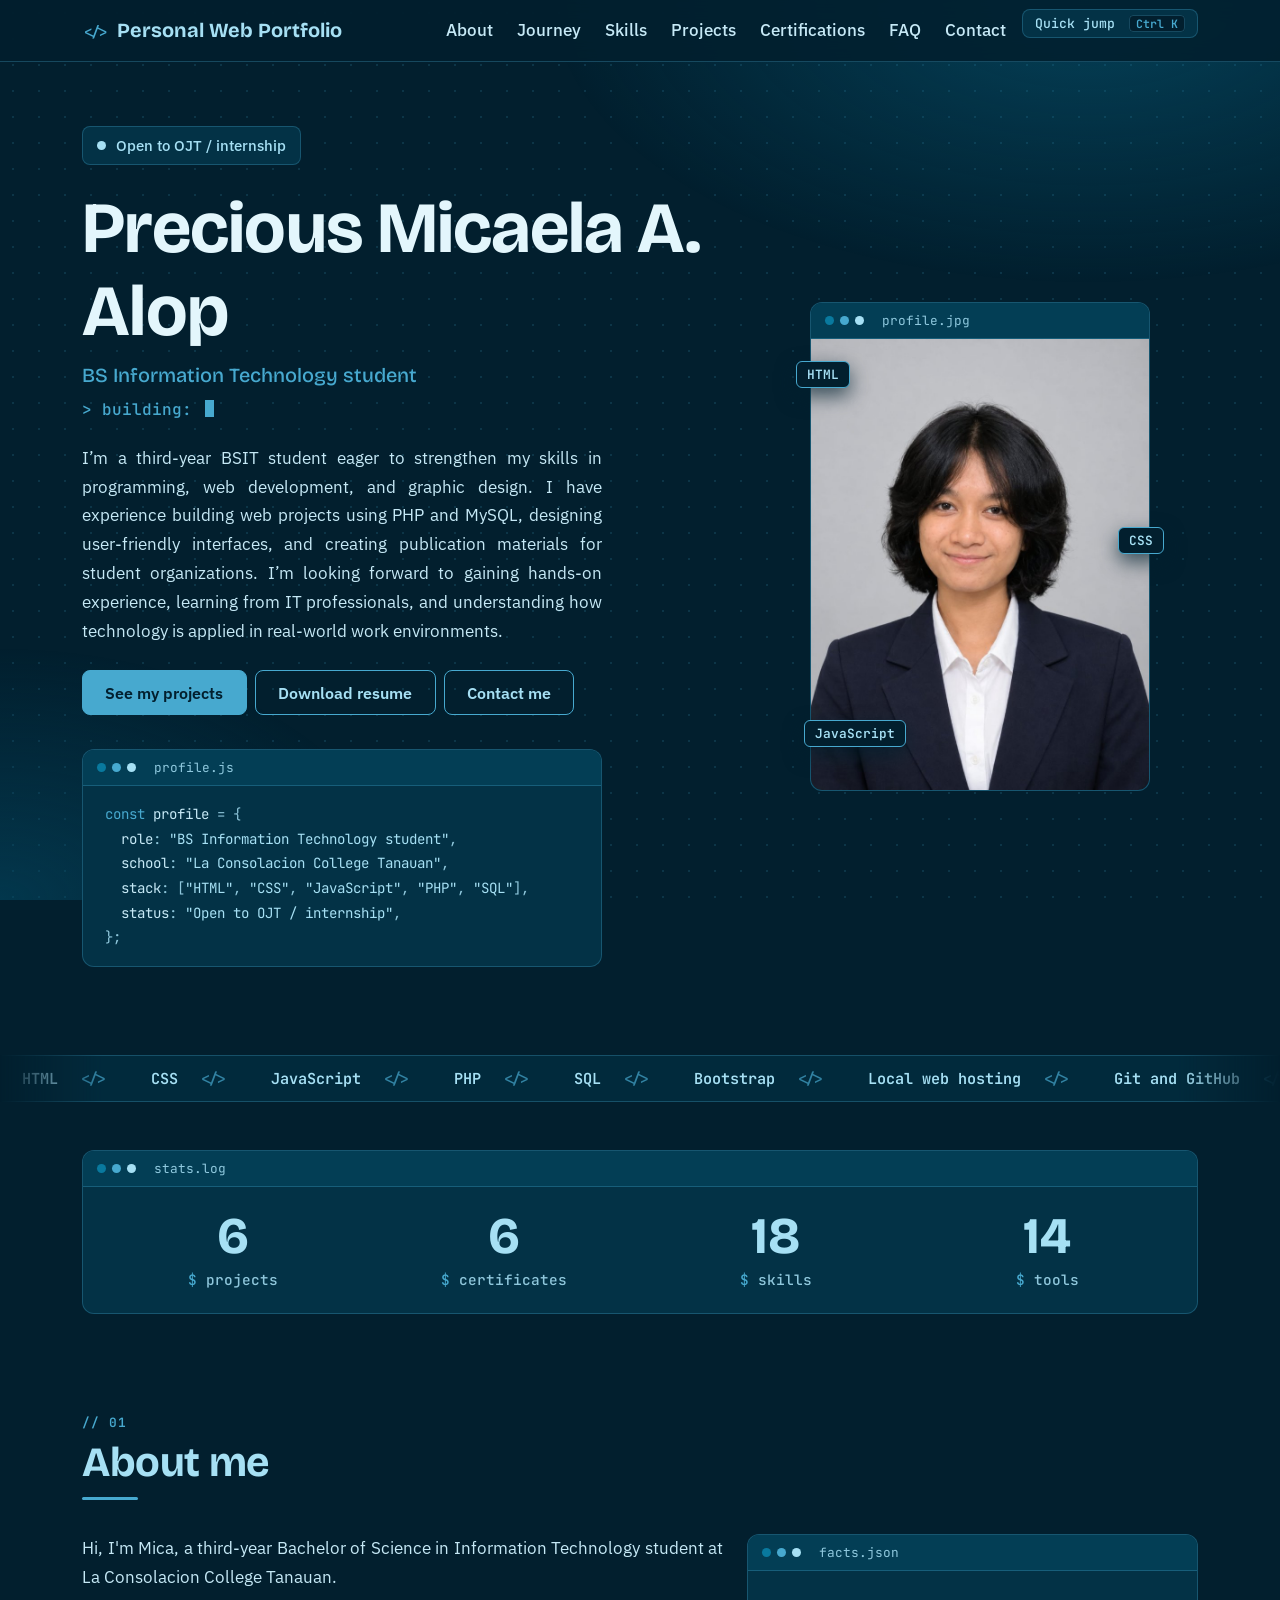
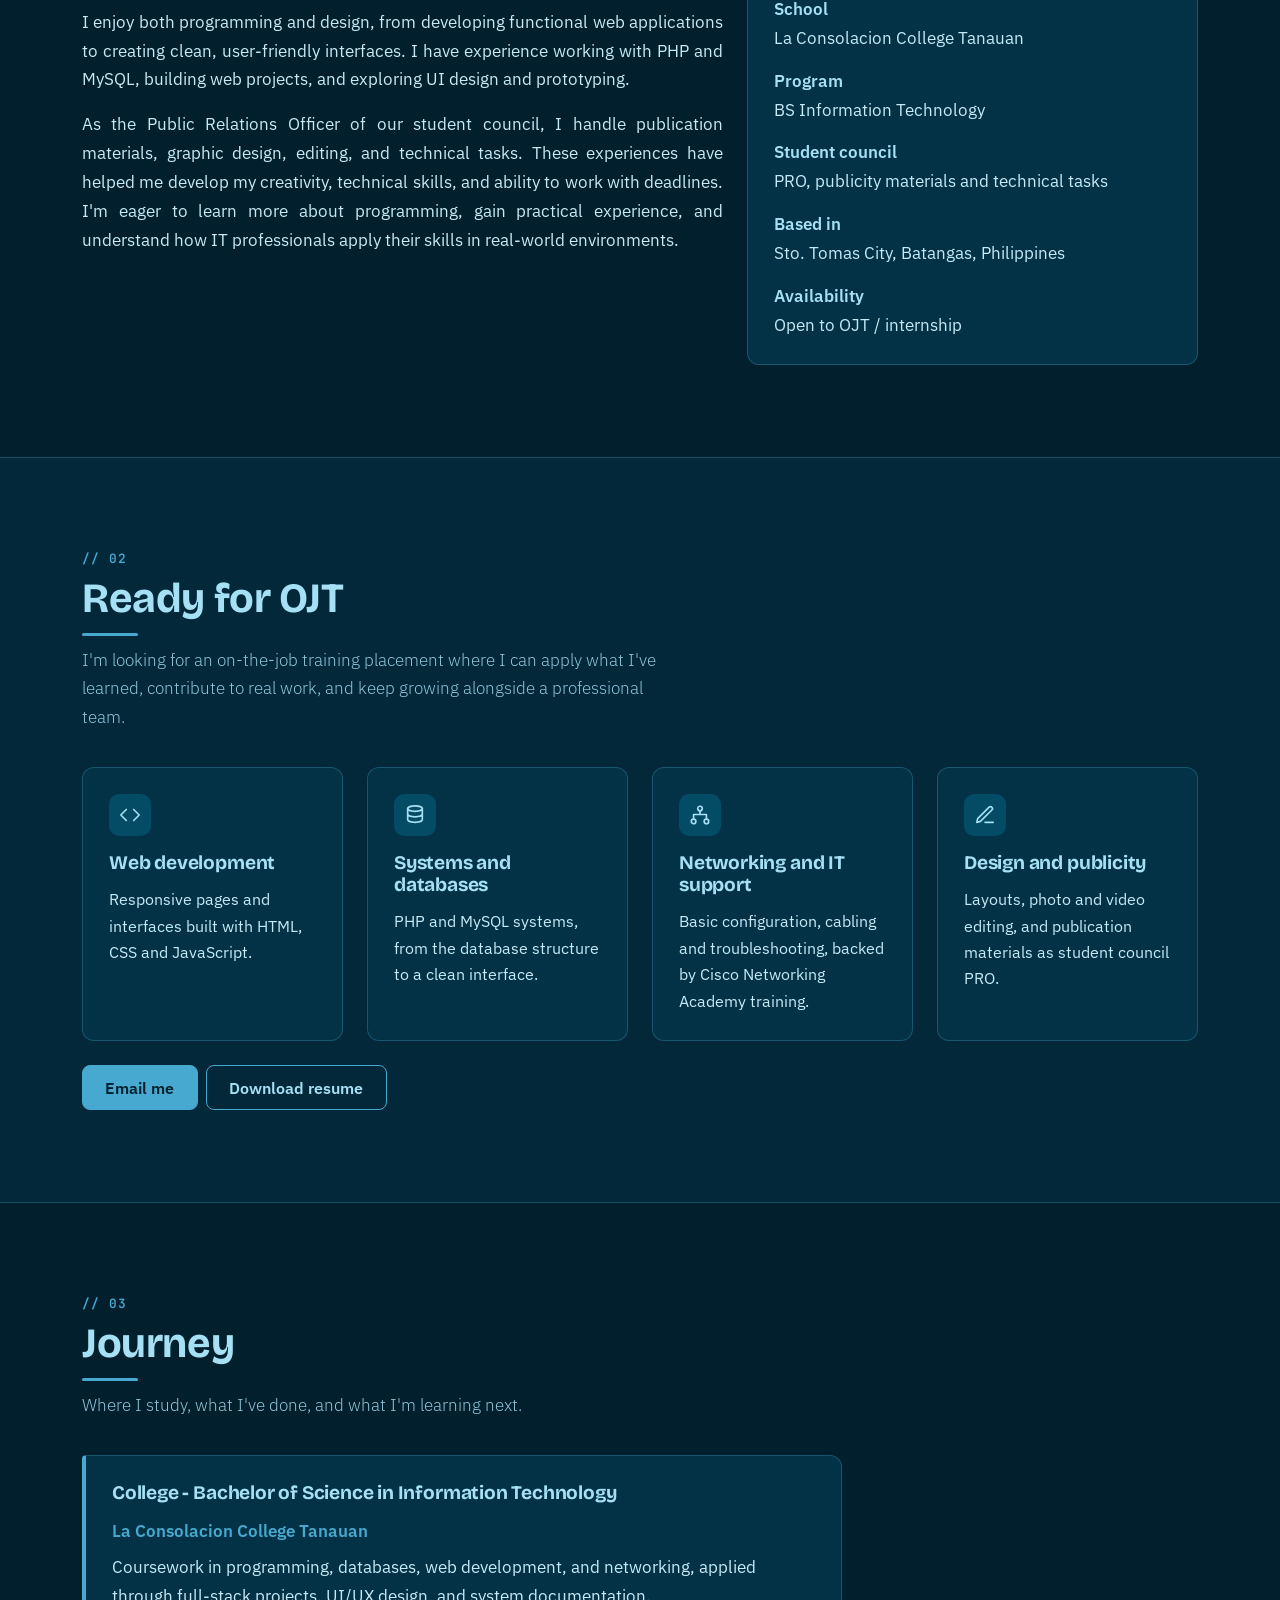
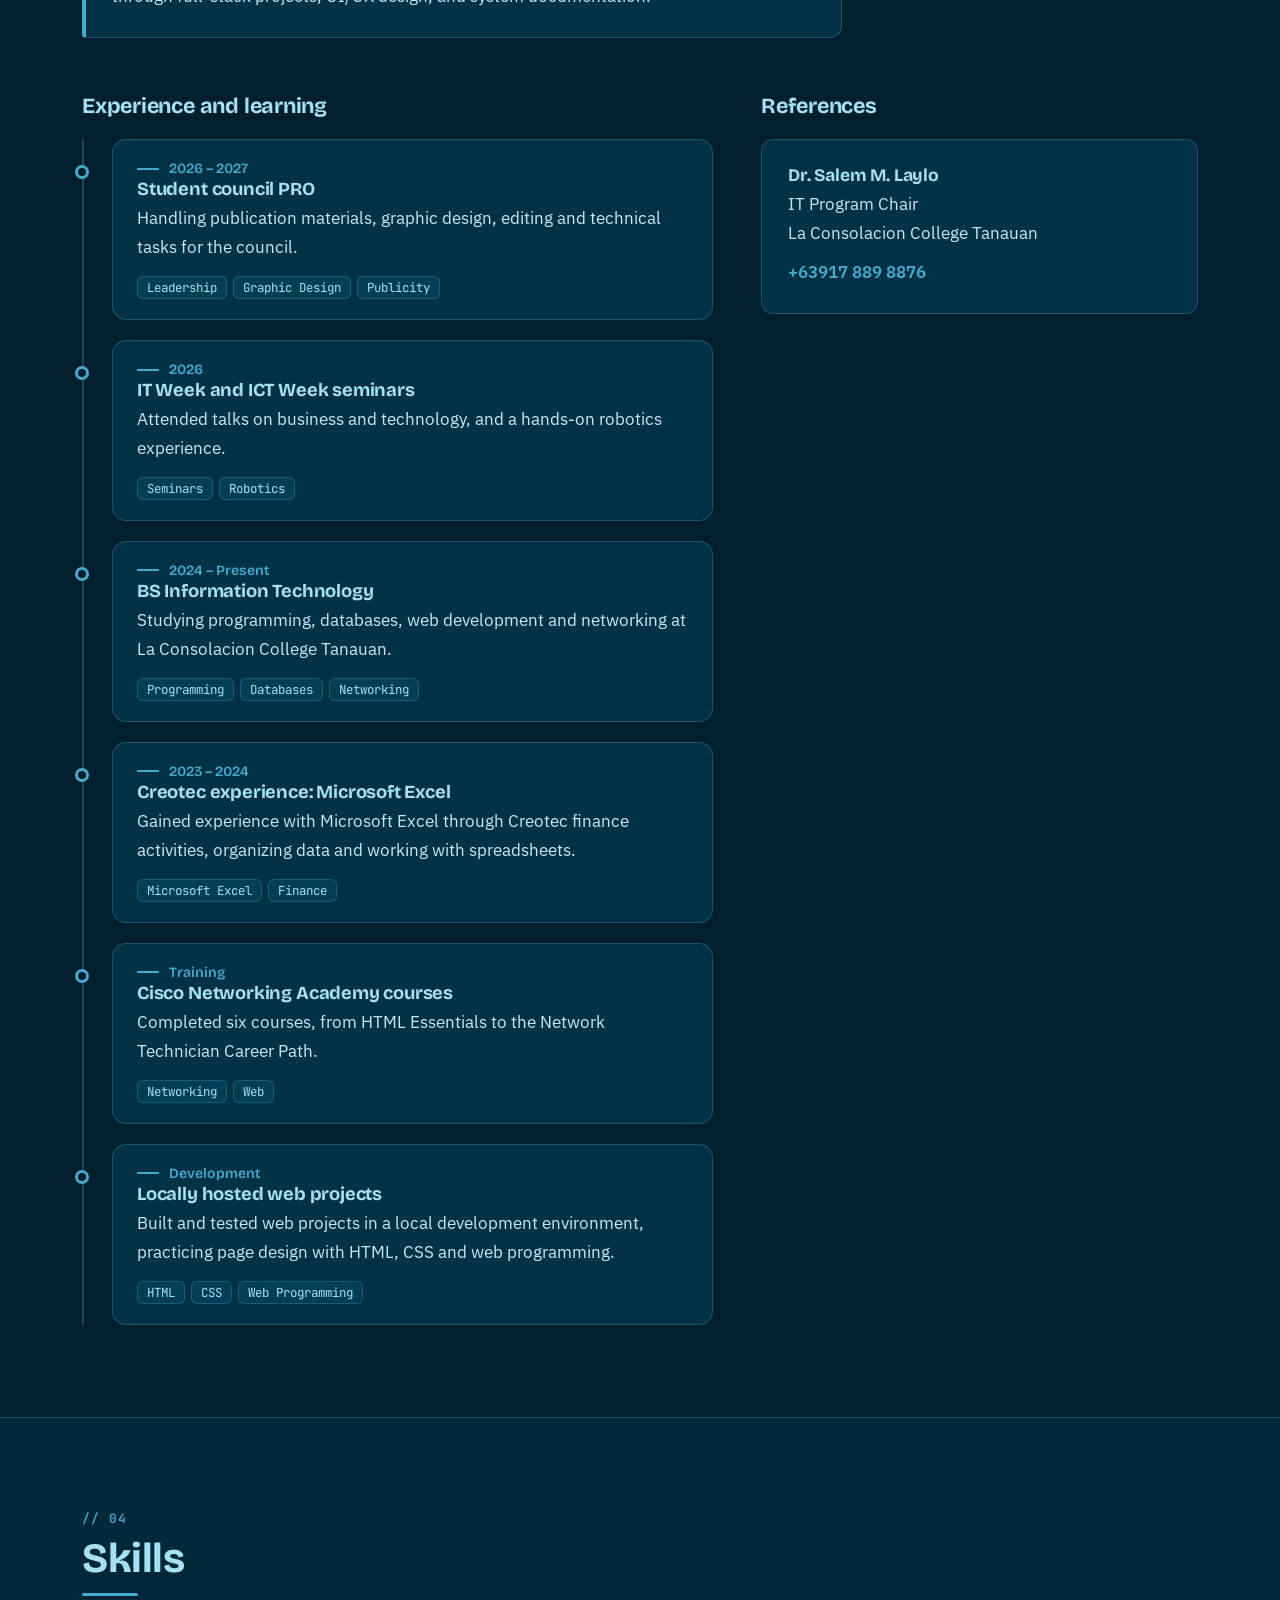
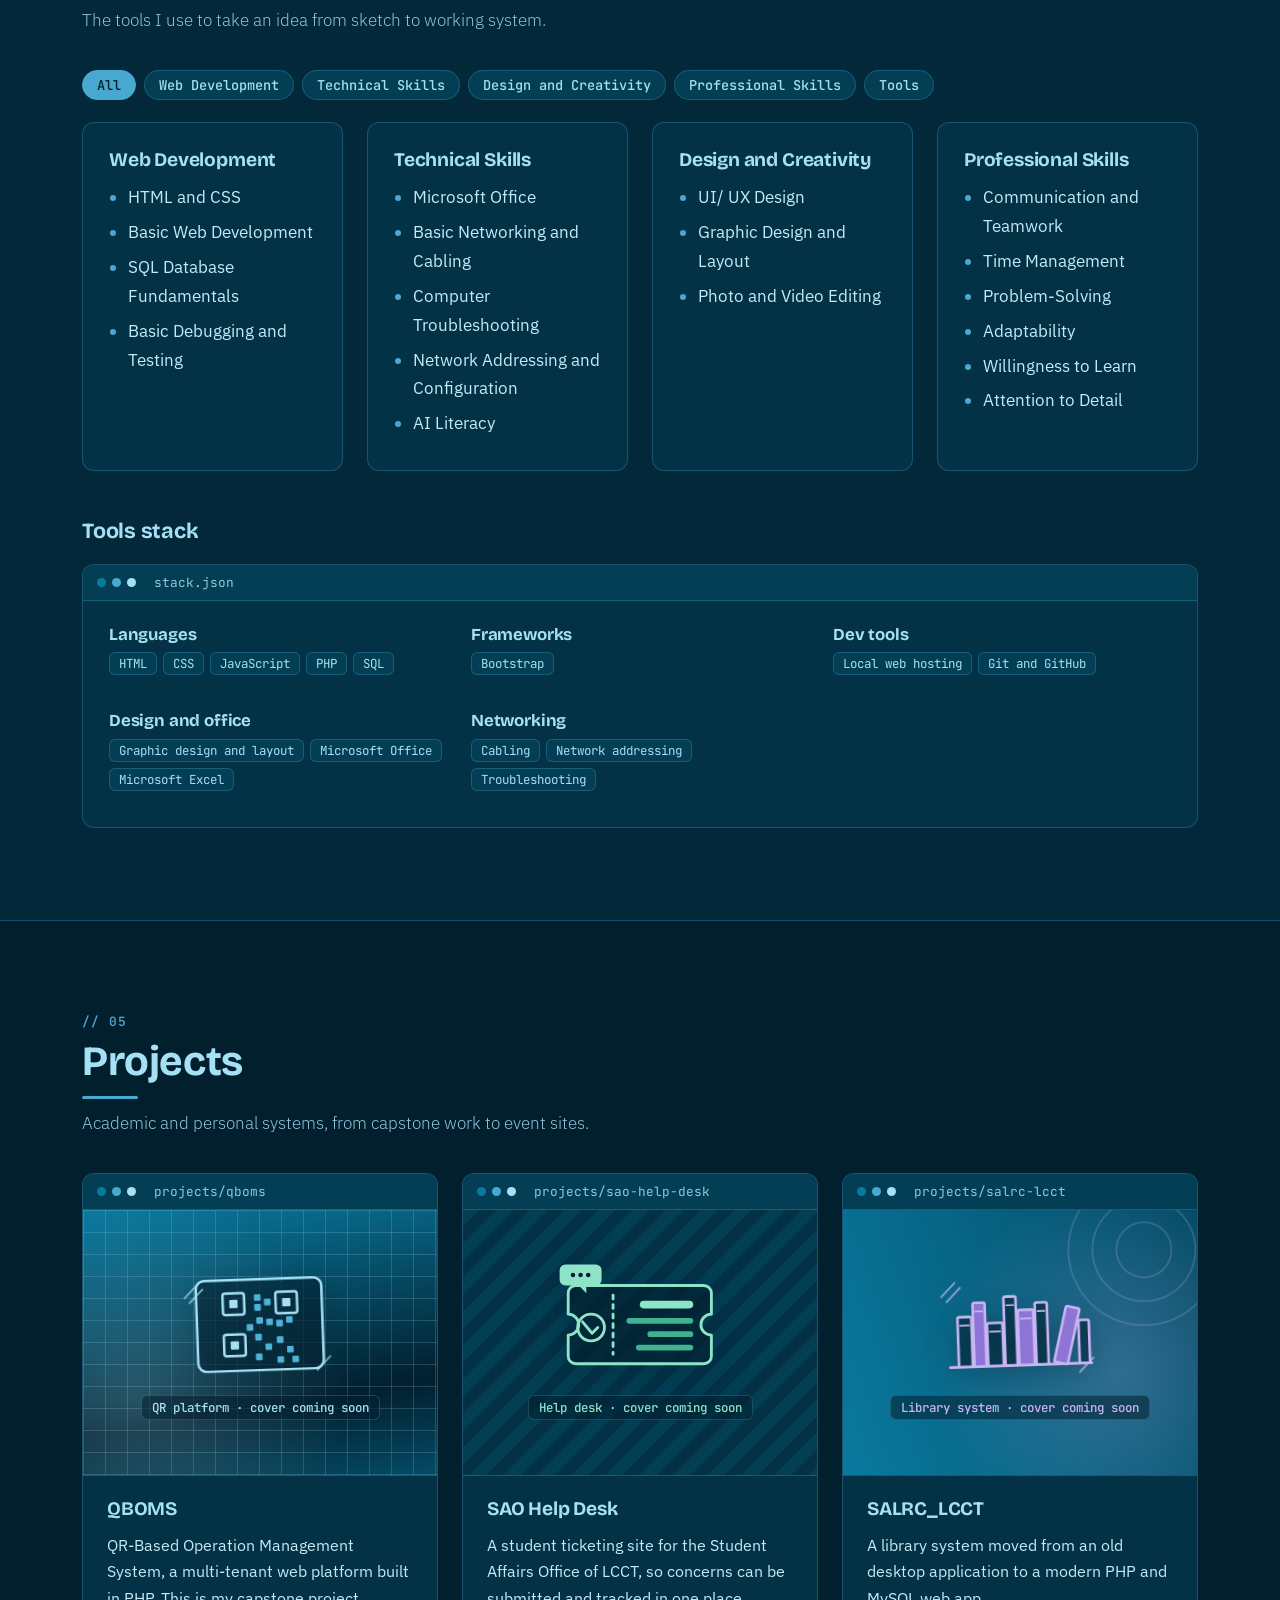
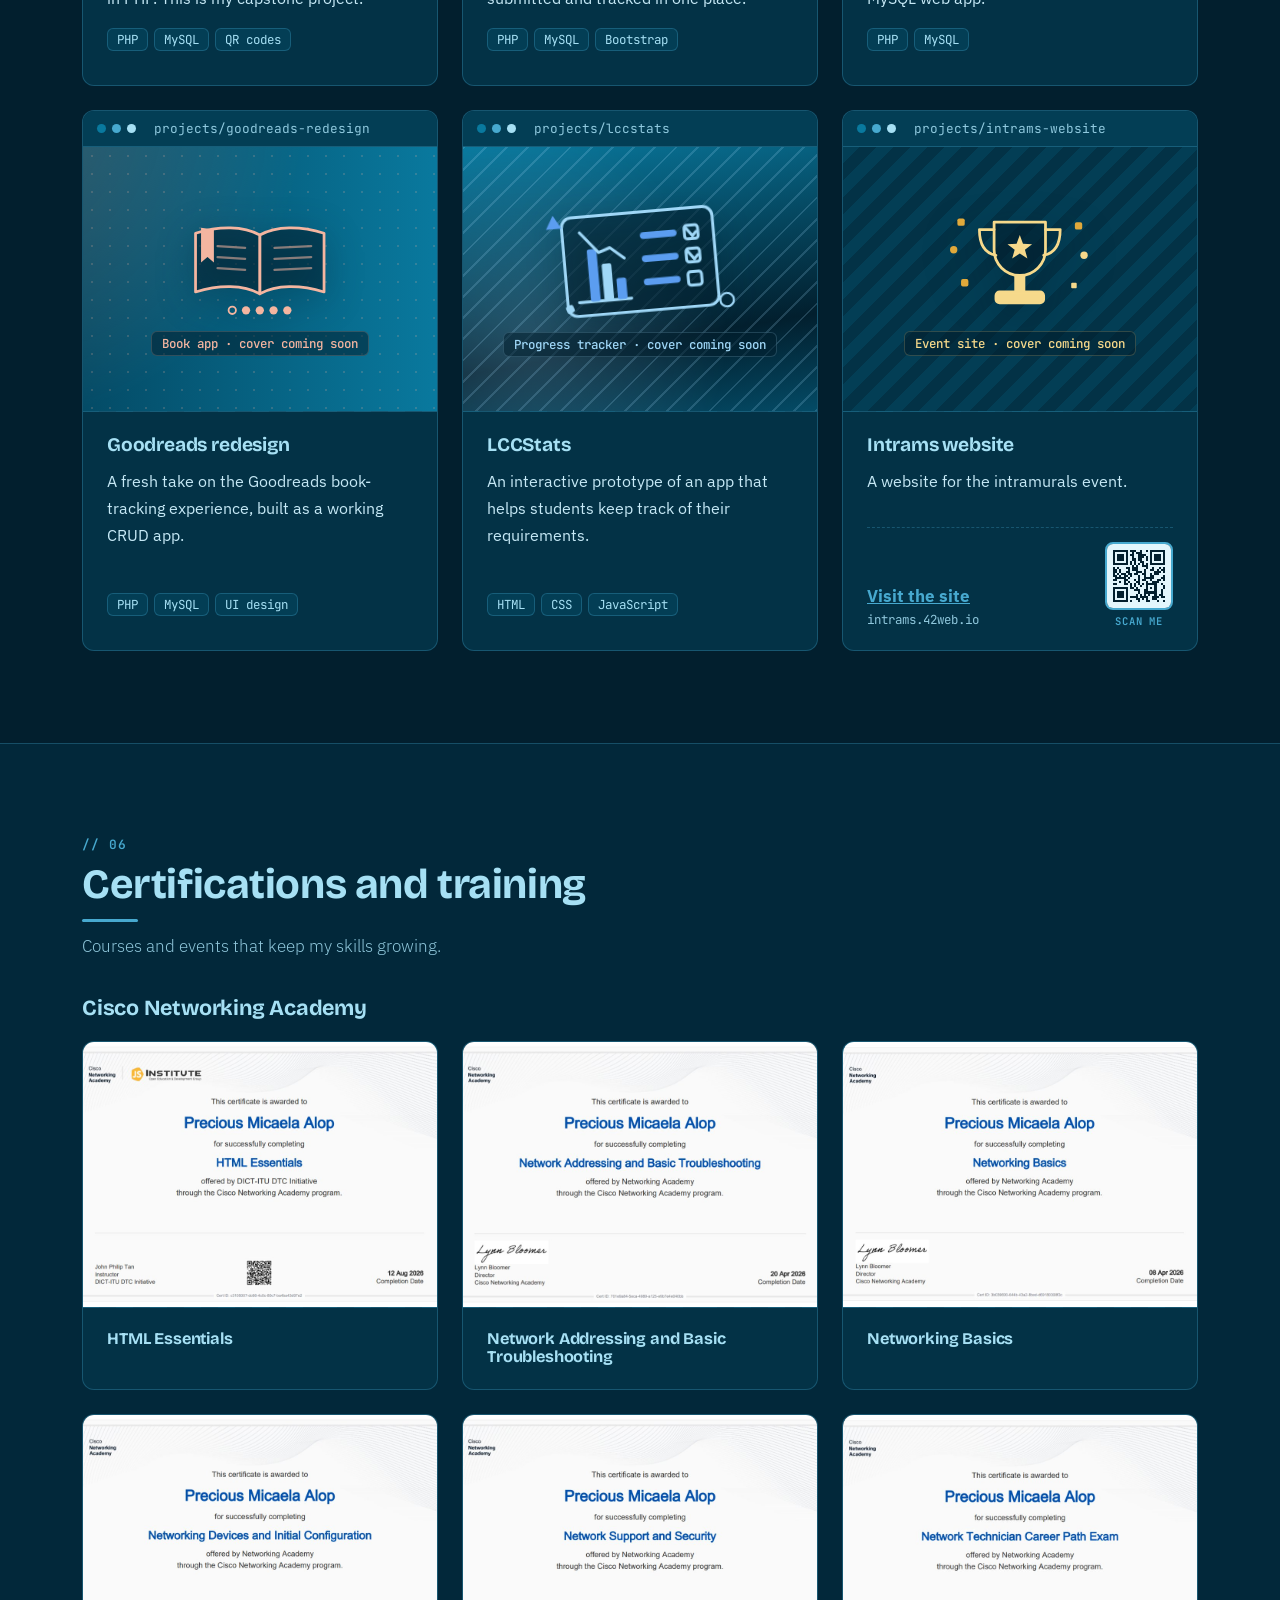
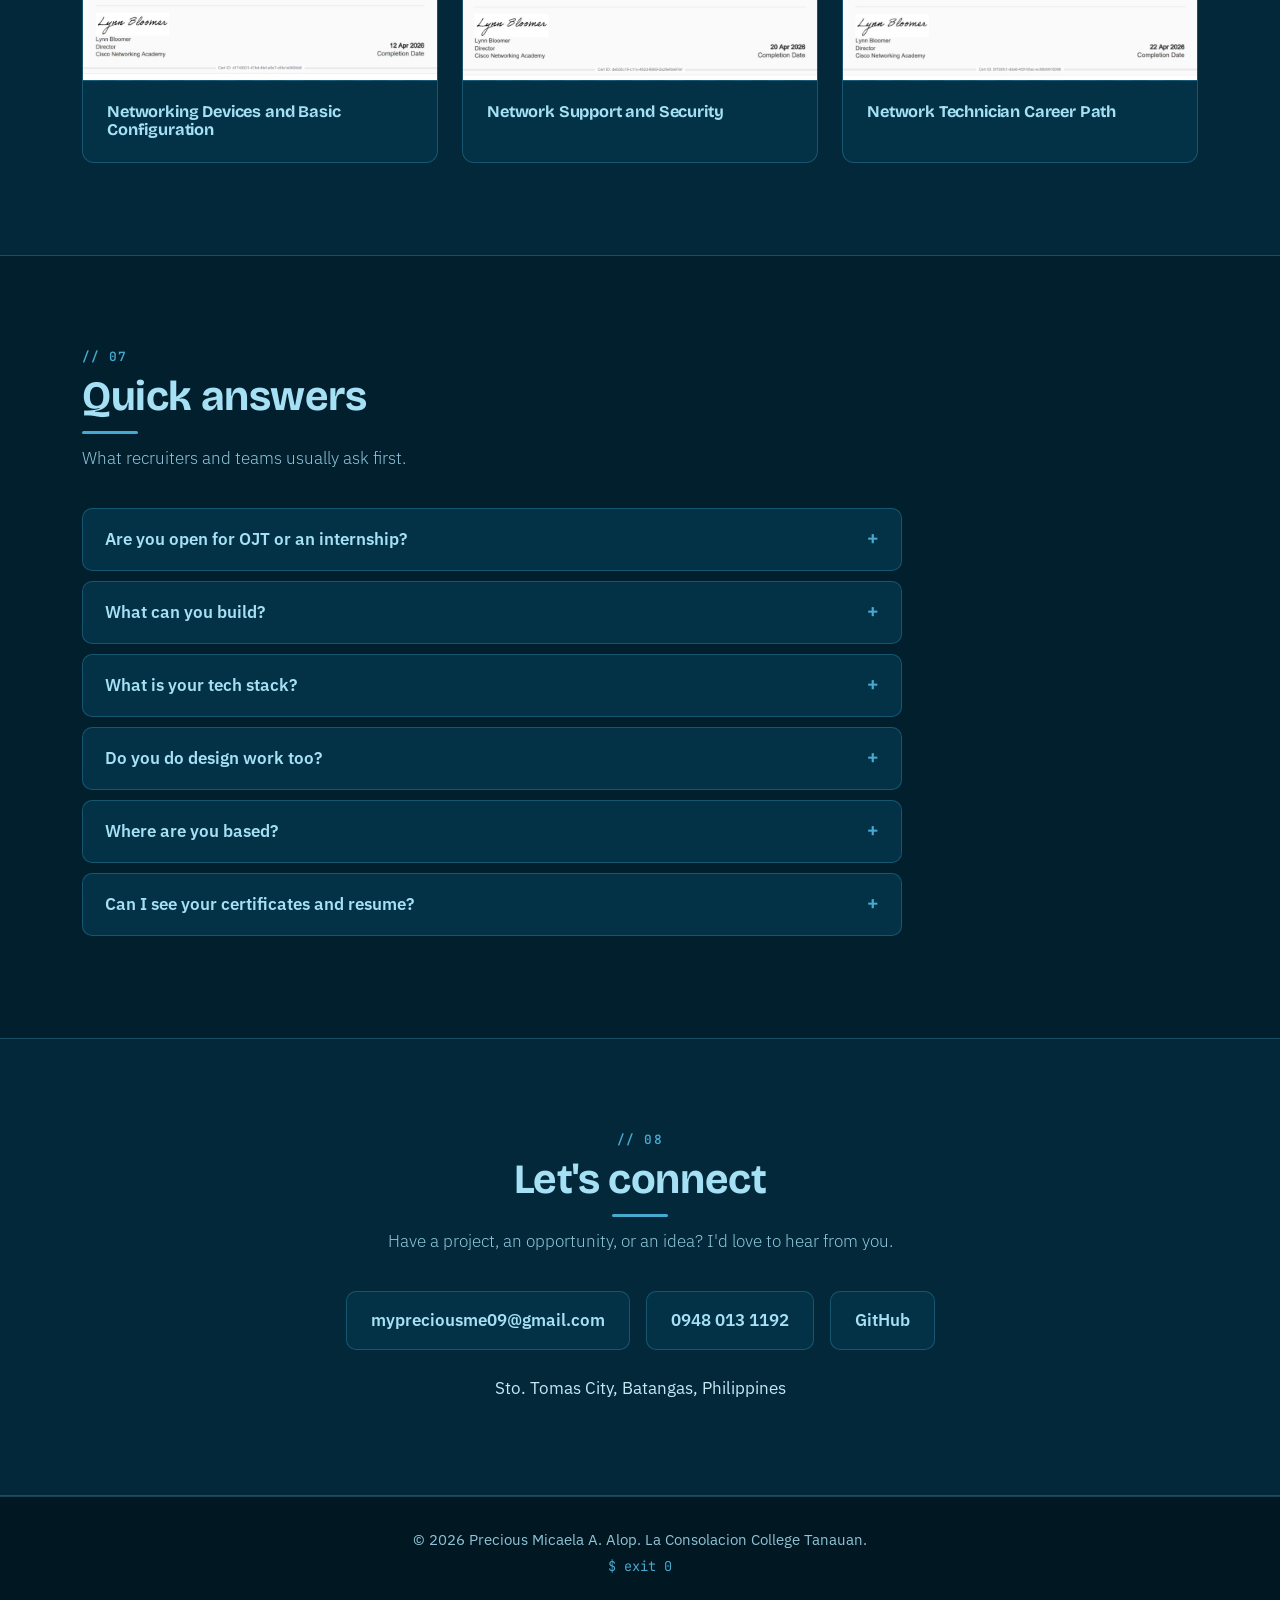
==== index.html @ 13ff9d19 "Fix contact links and update footer content" ====
<!DOCTYPE html>
<html lang="en">
<head>
<meta charset="utf-8">
<meta name="viewport" content="width=device-width, initial-scale=1">
<title>Personal Web Portfolio | Precious Micaela Alop</title>
<meta name="description" content="Portfolio of Precious Micaela Alop, BSIT student at La Consolacion College Tanauan: web systems, UI design, and publicity materials.">
<meta name="theme-color" content="#021F2E">
<link href="https://cdn.jsdelivr.net/npm/bootstrap@5.3.3/dist/css/bootstrap.min.css" rel="stylesheet">
<link href="https://fonts.googleapis.com/css2?family=Bricolage+Grotesque:opsz,wght@12..96,500;12..96,700&family=IBM+Plex+Sans:ital,wght@0,400;0,500;0,600;1,400&family=JetBrains+Mono:wght@400;600&display=swap" rel="stylesheet">
<style>
/* Palette: Fresco Blue, Mitchell Blue, Oxford by Night, Mystic Blue, Van Gogh Blue */
:root{--oxford:#021F2E;--fresco:#044B66;--mitchell:#09799E;--mystic:#47A9CF;--vg:#A6E0F4;
--panel:#033246;--panel2:#033E55;--line:rgba(71,169,207,.3);--text:#C6E9F6;--muted:rgba(166,224,244,.86);
--head:'Bricolage Grotesque',Georgia,sans-serif;--sans:'IBM Plex Sans',system-ui,sans-serif;--mono:'JetBrains Mono',ui-monospace,Consolas,monospace}
html{scroll-behavior:smooth;scroll-padding-top:72px;background:var(--oxford)}
body{font:17px/1.7 var(--sans);color:var(--text);background:transparent}
body::before{content:"";position:fixed;inset:0;z-index:-1;pointer-events:none;
background:radial-gradient(60% 45% at 85% 0,rgba(9,121,158,.38),transparent 70%),radial-gradient(45% 40% at 0 100%,rgba(4,75,102,.55),transparent 70%),radial-gradient(rgba(71,169,207,.16) 1px,transparent 1.2px) 0 0/26px 26px}
h1,h2,h3,h4{font-family:var(--head);color:var(--vg);font-weight:700;line-height:1.15;letter-spacing:-.01em}
a{color:var(--mystic)}a:hover{color:var(--vg)}
section{padding:92px 0}
.alt{background:rgba(3,50,70,.5);border-block:1px solid var(--line)}
h2{font-size:clamp(1.9rem,4vw,2.6rem);margin-bottom:10px}
.lead{font-size:1.05rem;max-width:60ch;margin-bottom:36px;color:var(--muted)}
.navbar{background:rgba(2,31,46,.88);backdrop-filter:blur(10px);border-bottom:1px solid var(--line)}
.navbar-brand{font:700 1.25rem var(--head);color:var(--vg)}
.navbar-brand:hover{color:var(--vg)}
.navbar-brand .tag{font:600 .9rem var(--mono);color:var(--mystic);margin-right:8px}
.nav-link{font-weight:500;color:var(--text)}
.nav-link:hover{color:var(--vg)}
.navbar-toggler{border-color:var(--line)}
/* editor windows */
.win{background:var(--panel);border:1px solid var(--line);border-radius:12px;overflow:hidden}
.win-bar{display:flex;align-items:center;padding:9px 14px;background:var(--panel2);border-bottom:1px solid var(--line);font:400 .8rem var(--mono);color:var(--muted)}
.win-bar::before{content:"";flex:none;width:9px;height:9px;border-radius:50%;background:var(--mitchell);box-shadow:15px 0 0 var(--mystic),30px 0 0 var(--vg);margin-right:48px}
.win-body{padding:24px 26px}
.code{margin:0;font:400 .88rem/1.75 var(--mono);color:var(--text);white-space:pre-wrap;overflow-wrap:anywhere}
.code .k{color:var(--mystic)}.code .s{color:var(--vg)}.code .p{color:var(--muted)}
/* hero */
.hero{padding:64px 0 88px;min-height:calc(100vh - 64px);display:flex;align-items:center}
.hero .container{width:100%}
.hero h1{font-size:clamp(2.6rem,6.2vw,4.5rem);color:#E3F6FC;margin-bottom:10px}
.role{font:500 1.25rem var(--head);color:var(--mystic);margin-bottom:18px}
.status{display:inline-flex;align-items:center;gap:10px;border:1px solid var(--line);background:var(--panel);border-radius:8px;padding:6px 14px;font-weight:500;font-size:.92rem;color:var(--vg);margin-bottom:22px}
.status::before{content:"";width:9px;height:9px;border-radius:50%;background:var(--vg);box-shadow:0 0 0 0 rgba(166,224,244,.6);animation:ping 2.4s ease-out infinite}
@keyframes ping{70%{box-shadow:0 0 0 9px rgba(166,224,244,0)}100%{box-shadow:0 0 0 0 rgba(166,224,244,0)}}
.hero .win.mini{max-width:520px;margin-top:34px}
.hero .win.mini .win-body{padding:16px 22px}
[data-zoom]{cursor:zoom-in}
.shot-wrap{position:relative;width:min(100%,340px);margin:0 auto}.shot{width:100%}
.shot .pic{position:relative;aspect-ratio:3/4;background:linear-gradient(160deg,var(--fresco),var(--mitchell));display:grid;place-items:center;align-content:center;gap:6px}
.shot .pic img{position:absolute;inset:0;z-index:1;width:100%;height:100%;object-fit:cover;object-position:center 15%;display:block}
.shot .av-art{position:absolute;left:50%;bottom:0;width:80%;height:auto;transform:translateX(-50%);z-index:0}
.shot #initials{position:absolute;top:14px;left:14px;z-index:0;font:700 1rem var(--mono);color:var(--vg);padding:3px 10px;border:1px solid var(--line);border-radius:6px;background:rgba(2,31,46,.55)}
.shot .ph-note{position:absolute;bottom:12px;left:50%;transform:translateX(-50%);z-index:0;white-space:nowrap;font:400 .8rem var(--mono);color:var(--vg);background:rgba(2,31,46,.6);border:1px solid var(--line);border-radius:6px;padding:2px 10px}
.modal-title{font-family:var(--head);color:var(--vg)}
.modal-content{background:var(--oxford);border-radius:14px;border:1px solid var(--line)}
#imgBig{max-width:100%;max-height:80vh;object-fit:contain;border-radius:8px}
#aboutText p:last-child{margin-bottom:0}
/* buttons */
.btn-navy,.btn-outline-navy{--bs-btn-border-radius:8px;--bs-btn-padding-x:1.4rem;--bs-btn-padding-y:.6rem;--bs-btn-font-weight:600;--bs-btn-border-color:var(--mystic);--bs-btn-hover-border-color:var(--vg);--bs-btn-active-border-color:var(--vg)}
.btn-navy{--bs-btn-bg:var(--mystic);--bs-btn-color:var(--oxford);--bs-btn-hover-bg:var(--vg);--bs-btn-hover-color:var(--oxford);--bs-btn-active-bg:var(--vg);--bs-btn-active-color:var(--oxford)}
.btn-outline-navy{--bs-btn-bg:transparent;--bs-btn-color:var(--vg);--bs-btn-hover-bg:var(--fresco);--bs-btn-hover-color:#fff;--bs-btn-active-bg:var(--fresco);--bs-btn-active-color:#fff}
.btn{transition:background-color .2s,color .2s,border-color .2s}
/* boxes and cards */
.box{background:var(--panel);border:1px solid var(--line);border-radius:12px;padding:26px}
.facts dt{font-weight:600;color:var(--vg)}
.facts dd{margin:0 0 14px;color:var(--text)}
.facts dd:last-child{margin:0}
.box h3,.card h3{font-size:1.2rem;margin-bottom:12px}
.box ul,.card ul{padding-left:1.2rem;margin:0}
.box li::marker,.card li::marker{color:var(--mystic)}
.box li,.card li{margin-bottom:6px}
.card{border:1px solid var(--line);border-radius:12px;background:var(--panel);overflow:hidden;color:var(--text)}
.card-body{padding:22px 24px}
.card p{font-size:.98rem}
.edu{border-left:4px solid var(--mystic);border-radius:4px 12px 12px 4px}
.edu .sub{color:var(--mystic);font-weight:600;margin-bottom:8px}
.ph{aspect-ratio:4/3;border-bottom:1px solid var(--line);background:repeating-linear-gradient(135deg,var(--panel2),var(--panel2) 12px,var(--panel) 12px,var(--panel) 24px);display:grid;place-items:center;position:relative;overflow:hidden;color:var(--muted);font:400 .82rem var(--mono)}
.ph img{position:absolute;inset:0;z-index:2;width:100%;height:100%;object-fit:cover;transition:transform .5s ease}
.card:hover .ph img{transform:scale(1.04)}
.chips{display:flex;flex-wrap:wrap;gap:6px;list-style:none;padding:0!important;margin:0 0 12px!important}
.chips li{margin:0;font:400 .78rem var(--mono);color:var(--vg);background:var(--panel2);border:1px solid var(--line);border-radius:6px;padding:2px 9px}
.card .chips{margin-top:auto!important}
.cert h4{font-size:1.02rem;margin:0}
.cert small{color:var(--mystic);font-weight:600}
.sub-h{font-size:1.35rem;margin:8px 0 20px}
.card,.box,.links a{transition:border-color .25s}
.card:hover,.links a:hover{border-color:var(--mystic)}
/* OJT */
.ojt-ico{width:42px;height:42px;border-radius:10px;background:var(--fresco);display:grid;place-items:center;margin-bottom:16px}
.ojt-ico svg{width:22px;height:22px;stroke:var(--vg);fill:none;stroke-width:1.8;stroke-linecap:round;stroke-linejoin:round}
.ojt-card p{margin:0;font-size:.97rem}
/* journey */
.tl{list-style:none;margin:0;padding:0 0 0 28px;border-left:2px solid var(--line)}
.tl>li{position:relative;padding-bottom:30px;margin:0}
.tl>li:last-child{padding-bottom:0}
.tl>li::before{content:"";position:absolute;left:-37px;top:7px;width:14px;height:14px;border-radius:50%;background:var(--oxford);border:3px solid var(--mystic)}
.tl .when{font:600 .82rem var(--mono);color:var(--mystic)}
.tl h3{font-size:1.15rem;margin:2px 0 4px}
.tl p{margin:0;max-width:62ch}
.ref h3{font-size:1.1rem;margin-bottom:4px}
.ref p{margin:0}
.ref .ph-no{margin-top:10px;font-weight:600}
.ref .ph-no a{text-decoration:none}
/* faq */
.faq details{border:1px solid var(--line);border-radius:10px;background:var(--panel);margin-bottom:10px}
.faq summary{list-style:none;cursor:pointer;padding:16px 22px;font-weight:600;color:var(--vg);display:flex;justify-content:space-between;gap:16px}
.faq summary::-webkit-details-marker{display:none}
.faq summary::after{content:"+";font:600 1.2rem var(--mono);color:var(--mystic)}
.faq details[open] summary::after{content:"\2212"}
.faq details[open]{border-color:var(--mystic)}
.faq details p{margin:0;padding:0 22px 18px;max-width:70ch}
/* contact */
.links a{overflow-wrap:anywhere;background:var(--panel);border:1px solid var(--line);border-radius:10px;padding:14px 24px;text-decoration:none;font-weight:600;color:var(--vg)}
footer{background:#011722;border-top:1px solid var(--line);color:var(--muted);text-align:center;padding:30px 24px;font-size:.95rem}

.cursor-glow{position:fixed;left:-260px;top:-260px;width:520px;height:520px;border-radius:50%;pointer-events:none;z-index:5;opacity:0;transition:opacity .5s;background:radial-gradient(circle,rgba(166,224,244,.15),rgba(71,169,207,.07) 40%,transparent 68%);will-change:transform}.cursor-glow.on{opacity:1}
.typed{font:500 1rem var(--mono);color:var(--vg);margin:-6px 0 18px;min-height:1.7em}
.typed::before{content:"> building: ";color:var(--mystic)}
.typed::after{content:"";display:inline-block;width:9px;height:1.05em;background:var(--mystic);margin-left:3px;vertical-align:-.15em;animation:blink 1s steps(1) infinite}
@keyframes blink{50%{opacity:0}}
.fchip{position:absolute;z-index:3;font:600 .8rem var(--mono);color:var(--vg);background:var(--oxford);border:1px solid var(--mystic);border-radius:6px;padding:4px 10px;box-shadow:0 8px 20px rgba(2,31,46,.7);animation:float 5s ease-in-out infinite}
@keyframes float{50%{transform:translateY(-10px)}}
.card>.win-bar{border-radius:0}

.tl>li{padding-bottom:20px}.tl>li::before{top:26px}
.tl-card{background:var(--panel);border:1px solid var(--line);border-radius:14px;padding:20px 24px;transition:border-color .25s,transform .3s}
.tl-card:hover{border-color:var(--mystic);transform:translateX(4px)}
.tl .when{display:flex;align-items:center;gap:10px;font:600 .88rem var(--head);color:var(--mystic)}
.tl .when::before{content:"";width:22px;height:2px;background:var(--mystic);transition:width .3s}
.tl-card:hover .when::before{width:40px}
.tl .chips{margin:14px 0 0!important}

@keyframes rise{from{opacity:0;transform:translateY(22px)}}
.hero .col-md-7>*{animation:rise .8s cubic-bezier(.2,.7,.2,1) both}
.hero .col-md-7>:nth-child(2){animation-delay:.08s}.hero .col-md-7>:nth-child(3){animation-delay:.16s}.hero .col-md-7>:nth-child(4){animation-delay:.24s}.hero .col-md-7>:nth-child(5){animation-delay:.32s}.hero .col-md-7>:nth-child(6){animation-delay:.4s}.hero .col-md-7>:nth-child(7){animation-delay:.48s}
.hero .shot-wrap{animation:rise 1s .25s cubic-bezier(.2,.7,.2,1) both}
.rv{opacity:0;transform:translateY(26px);transition:opacity .7s ease,transform .7s cubic-bezier(.2,.7,.2,1),border-color .25s}
.rv.in{opacity:1;transform:none}
.rv.in.card:hover,.rv.in.box:hover{transform:translateY(-5px)}
h2::after{content:"";display:block;height:3px;width:56px;background:var(--mystic);border-radius:2px;margin-top:10px;transition:width .9s .25s cubic-bezier(.2,.7,.2,1)}
h2.rv:not(.in)::after{width:0}
.text-center h2::after{margin-inline:auto}
.tl>li.in::before{animation:pop .6s .15s both}
@keyframes pop{0%{transform:scale(0)}70%{transform:scale(1.35)}100%{transform:scale(1)}}
.btn:hover{transform:translateY(-2px)}
.ojt-ico{transition:transform .35s}.box:hover .ojt-ico{transform:rotate(-8deg) scale(1.1)}
.nav-link{position:relative}.nav-link::after{content:"";position:absolute;left:var(--bs-navbar-nav-link-padding-x,.5rem);right:var(--bs-navbar-nav-link-padding-x,.5rem);bottom:2px;height:2px;background:var(--mystic);transform:scaleX(0);transform-origin:left;transition:transform .3s}.nav-link:hover::after{transform:scaleX(1)}
.chips li{transition:background-color .2s,color .2s}.chips li:hover{background:var(--mitchell);color:#fff}
:focus-visible{outline:3px solid var(--mystic);outline-offset:3px}
/* ===== extras: progress, spy, tape, stats, filters, slideshow, QR, palette ===== */
.topbar-prog{position:fixed;top:0;left:0;height:3px;width:100%;transform:scaleX(0);transform-origin:left;background:linear-gradient(90deg,var(--mitchell),var(--mystic),var(--vg));z-index:1100;pointer-events:none}
.nav-link.active{color:var(--vg)}.nav-link.active::after{transform:scaleX(1)}
.kbtn{font:500 .82rem var(--mono);color:var(--vg);background:var(--panel);border:1px solid var(--line);border-radius:8px;padding:5px 12px;cursor:pointer;transition:border-color .2s,background-color .2s}
.kbtn:hover{border-color:var(--mystic);background:var(--panel2)}
.kbtn kbd{font:600 .72rem var(--mono);background:var(--oxford);color:var(--mystic);border:1px solid var(--line);border-radius:4px;padding:0 6px;margin-left:6px}
main{counter-reset:sec}
main section:not(.hero):not(.strip){counter-increment:sec}
main section:not(.hero):not(.strip) h2::before{content:"// 0" counter(sec);display:block;font:600 .8rem var(--mono);color:var(--mystic);letter-spacing:.08em;margin-bottom:8px}
.btn{position:relative;overflow:hidden;transition:background-color .2s,color .2s,border-color .2s,transform .2s}
.btn::after{content:"";position:absolute;inset:0;background:linear-gradient(100deg,transparent 30%,rgba(255,255,255,.25) 50%,transparent 70%);transform:translateX(-120%);transition:transform .6s;pointer-events:none}
.btn:hover::after{transform:translateX(120%)}
.tape{border-block:1px solid var(--line);background:rgba(3,50,70,.6);overflow:hidden;padding:12px 0;-webkit-mask-image:linear-gradient(90deg,transparent,#000 8%,#000 92%,transparent);mask-image:linear-gradient(90deg,transparent,#000 8%,#000 92%,transparent)}
.tape-track{display:flex;width:max-content;animation:tape 40s linear infinite}
.tape:hover .tape-track{animation-play-state:paused}
.tape-track span{display:flex;align-items:center;gap:22px;padding:0 22px;white-space:nowrap;font:600 .95rem var(--mono);color:var(--vg)}
.tape-track span::after{content:"</>";color:var(--mystic);opacity:.7}
@keyframes tape{to{transform:translateX(-50%)}}
.strip{padding:48px 0 8px}
.stat .num{font:700 clamp(2.2rem,5vw,3.2rem) var(--head);color:var(--vg);line-height:1}
.stat .lbl{font:500 .9rem var(--mono);color:var(--muted);margin-top:8px}.stat .lbl span{color:var(--mystic)}
.filters{display:flex;flex-wrap:wrap;gap:8px;margin-bottom:22px}
.fbtn{font:500 .85rem var(--mono);color:var(--vg);background:var(--panel2);border:1px solid var(--line);border-radius:999px;padding:5px 14px;cursor:pointer;transition:background-color .2s,color .2s,border-color .2s}
.fbtn:hover{border-color:var(--mystic)}.fbtn.on{background:var(--mystic);color:var(--oxford);border-color:var(--mystic)}
.gone{display:none!important}
.flip{animation:flip .45s cubic-bezier(.2,.7,.2,1) both}
@keyframes flip{from{opacity:0;transform:translateY(14px) scale(.97)}}
.tilt{position:relative;will-change:transform}
.rv.tilt,.shot.tilt{transition:transform .2s ease-out,border-color .25s}
.tilt::after{content:"";position:absolute;inset:0;border-radius:inherit;pointer-events:none;z-index:4;opacity:0;transition:opacity .3s;background:radial-gradient(280px circle at var(--mx,50%) var(--my,50%),rgba(166,224,244,.14),transparent 60%)}
.tilt:hover::after{opacity:1}
.flash{animation:flash 1.4s ease-out}
@keyframes flash{0%,55%{box-shadow:0 0 0 3px var(--mystic)}100%{box-shadow:0 0 0 0 transparent}}
/* slideshow */
.slides{position:absolute;inset:0;z-index:2;cursor:zoom-in}
.ph .sl{opacity:0;transition:opacity .8s ease,transform .5s ease}.ph .sl.on{opacity:1}
.slider.multi::after{content:"";position:absolute;inset:auto 0 0;height:64px;background:linear-gradient(transparent,rgba(2,31,46,.7));z-index:2;pointer-events:none}
.sl-btn{position:absolute;top:50%;transform:translateY(-50%);z-index:3;width:38px;height:38px;border-radius:50%;border:1px solid var(--line);background:rgba(2,31,46,.72);color:var(--vg);display:grid;place-items:center;padding:0;cursor:pointer;opacity:0;transition:opacity .25s,background-color .2s}
.sl-btn.prev{left:10px}.sl-btn.next{right:10px}
.sl-btn svg{width:18px;height:18px;stroke:currentColor;fill:none;stroke-width:2.2;stroke-linecap:round;stroke-linejoin:round}
.ph:hover .sl-btn,.sl-btn:focus-visible{opacity:1}.sl-btn:hover{background:var(--mitchell);color:#fff}
@media(hover:none){.sl-btn{opacity:.9}}
.sl-count{position:absolute;top:10px;right:10px;z-index:3;font:600 .75rem var(--mono);background:rgba(2,31,46,.72);color:var(--vg);border:1px solid var(--line);border-radius:6px;padding:2px 8px}
.sl-dots{position:absolute;left:0;right:0;bottom:14px;z-index:3;display:flex;justify-content:center;gap:6px}
.dot{position:relative;width:8px;height:8px;border-radius:99px;border:0;padding:0;background:rgba(166,224,244,.45);cursor:pointer;transition:width .3s,background-color .3s}
.dot::after{content:"";position:absolute;inset:-9px -3px}.dot.on{width:22px;background:var(--vg)}
.sl-bar{position:absolute;left:0;right:0;bottom:0;height:3px;z-index:3;background:rgba(2,31,46,.5)}
.sl-bar i{display:block;height:100%;background:var(--mystic);transform-origin:left;animation:sbar 5s linear both}
.slider.paused .sl-bar i{animation-play-state:paused}
@keyframes sbar{from{transform:scaleX(0)}to{transform:scaleX(1)}}
.gal-btn{position:absolute;top:50%;transform:translateY(-50%);width:44px;height:44px;border-radius:50%;border:1px solid var(--line);background:rgba(2,31,46,.8);color:var(--vg);display:grid;place-items:center;cursor:pointer;z-index:2}
.gal-btn.prev{left:12px}.gal-btn.next{right:12px}.gal-btn:hover{background:var(--mitchell);color:#fff}
.gal-btn svg{width:20px;height:20px;stroke:currentColor;fill:none;stroke-width:2.2;stroke-linecap:round;stroke-linejoin:round}
.cover{position:absolute;inset:0;z-index:1;display:grid;place-content:center;justify-items:center;gap:10px;overflow:hidden;background:var(--pt,none),var(--gr,linear-gradient(150deg,var(--fresco),var(--mitchell)));--ca:#A6E0F4;--cb:#4FB3D9;--pl:rgba(166,224,244,.18)}
.cover::after{content:"";position:absolute;inset:0;background:linear-gradient(105deg,transparent 35%,rgba(166,224,244,.16) 50%,transparent 65%);transform:translateX(-120%);animation:cvshine 5.5s ease-in-out infinite}
@keyframes cvshine{60%,100%{transform:translateX(120%)}}
.pt0{--pt:radial-gradient(var(--pl) 1px,transparent 1.3px) 0 0/18px 18px}
.pt1{--pt:linear-gradient(var(--pl) 1px,transparent 1px) 0 0/22px 22px,linear-gradient(90deg,var(--pl) 1px,transparent 1px) 0 0/22px 22px}
.pt2{--pt:repeating-linear-gradient(135deg,var(--pl) 0 2px,transparent 2px 15px)}
.pt3{--pt:radial-gradient(circle at 85% 15%,transparent 0 26px,var(--pl) 27px 28px,transparent 29px 50px,var(--pl) 51px 52px,transparent 53px 74px,var(--pl) 75px 76px,transparent 77px)}
.cv-art{width:68%;max-width:270px;height:auto;filter:drop-shadow(0 8px 18px rgba(2,31,46,.45));animation:cvfloat 6s ease-in-out infinite;rotate:var(--rot,0deg);scale:calc(var(--fx,1)*var(--sc,1)) var(--sc,1)}
@keyframes cvfloat{50%{transform:translateY(-6px)}}
.cv-art .l{fill:none;stroke:var(--ca);stroke-width:3;stroke-linecap:round;stroke-linejoin:round}
.cv-art .f0{fill:var(--oxford);stroke:none}.cv-art .f1{fill:rgba(2,31,46,.55)}.cv-art .f2{fill:var(--ca)}.cv-art .f3{fill:var(--cb)}
.cv-art .f1.l{fill:rgba(2,31,46,.55)}.cv-art .f2.l{fill:var(--ca)}
.cover span{font:500 .78rem var(--mono);color:var(--ca);background:rgba(2,31,46,.55);border:1px solid var(--pl);border-radius:6px;padding:3px 10px;position:relative;z-index:1}
/* QR */
.proj-foot{display:flex;align-items:flex-end;justify-content:space-between;gap:14px;margin-top:16px;padding-top:14px;border-top:1px dashed var(--line)}
.proj-foot small{display:block;font:400 .78rem var(--mono);color:var(--muted);overflow-wrap:anywhere}
.qr-thumb{flex:none;display:grid;gap:4px;justify-items:center;background:none;border:0;padding:0;cursor:pointer;color:var(--mystic);font:600 .66rem var(--mono);letter-spacing:.08em;text-transform:uppercase}
.qr-thumb svg{width:68px;height:68px;border-radius:8px;border:2px solid var(--mystic);transition:transform .3s,box-shadow .3s}
.qr-thumb:hover svg{transform:scale(1.08) rotate(-2deg);box-shadow:0 0 0 4px rgba(71,169,207,.25)}
.qr-big svg{width:min(78vw,300px);height:auto;border-radius:12px;border:3px solid var(--mystic)}
.qr-url{font:400 .85rem var(--mono);color:var(--vg);overflow-wrap:anywhere;margin:14px 0 6px}
/* palette + toast + copy */
.pal{position:fixed;inset:0;z-index:2000;background:rgba(2,31,46,.7);backdrop-filter:blur(4px);display:grid;justify-items:center;align-content:start;padding:14vh 16px 0}
.pal[hidden]{display:none}
.pal-box{width:min(560px,100%);box-shadow:0 24px 60px rgba(0,0,0,.45)}
.pal-in{display:flex;align-items:center;gap:10px;padding:12px 16px;border-bottom:1px solid var(--line);font:600 1rem var(--mono);color:var(--mystic)}
.pal-in input{flex:1;background:none;border:0;outline:0;color:var(--text);font:400 1rem var(--mono)}
#palList{list-style:none;margin:0;padding:6px;max-height:320px;overflow:auto}
#palList li{display:flex;justify-content:space-between;gap:12px;padding:9px 12px;border-radius:8px;cursor:pointer;color:var(--text)}
#palList li small{font:400 .75rem var(--mono);color:var(--mystic)}
#palList li.sel{background:var(--fresco);color:#fff}
#palList li.none{cursor:default;color:var(--muted)}
.pal-hint{padding:8px 16px;border-top:1px solid var(--line);font:400 .75rem var(--mono);color:var(--muted)}
.toast-lite{position:fixed;left:50%;bottom:26px;transform:translate(-50%,18px);opacity:0;z-index:2100;background:var(--fresco);color:#fff;border:1px solid var(--mystic);border-radius:8px;padding:8px 18px;font:500 .9rem var(--mono);pointer-events:none;transition:opacity .3s,transform .3s}
.toast-lite.on{opacity:1;transform:translate(-50%,0)}
.links button{background:var(--panel);border:1px solid var(--line);border-radius:10px;padding:14px 24px;font:inherit;font-weight:600;color:var(--vg);cursor:pointer;transition:border-color .25s}
.links button:hover{border-color:var(--mystic)}
@media(max-width:767px){.kbtn kbd{display:none}.sl-btn{width:34px;height:34px}}
@media(max-width:767px){section{padding:60px 0}.navbar-brand{font-size:1.1rem}.hero{padding:28px 0 48px;min-height:0;display:block}.shot-wrap{width:min(72%,250px)}.win-body{padding:18px}}
@media(prefers-reduced-motion:reduce){html{scroll-behavior:auto}*,*::before{transition:none!important;animation:none!important}}
</style>
</head>
<body>
<div class="topbar-prog" id="prog" aria-hidden="true"></div>
<nav class="navbar navbar-expand-lg sticky-top" data-bs-theme="dark" aria-label="Main">
<div class="container">
<a class="navbar-brand" href="#home"><span class="tag" aria-hidden="true">&lt;/&gt;</span>Personal Web Portfolio</a>
<button class="navbar-toggler" type="button" data-bs-toggle="collapse" data-bs-target="#menu" aria-controls="menu" aria-expanded="false" aria-label="Toggle menu"><span class="navbar-toggler-icon"></span></button>
<div class="collapse navbar-collapse justify-content-end" id="menu">
<ul class="navbar-nav gap-lg-2">
<li class="nav-item"><a class="nav-link" href="#about">About</a></li>
<li class="nav-item"><a class="nav-link" href="#journey">Journey</a></li>
<li class="nav-item"><a class="nav-link" href="#skills">Skills</a></li>
<li class="nav-item"><a class="nav-link" href="#projects">Projects</a></li>
<li class="nav-item"><a class="nav-link" href="#certifications">Certifications</a></li>
<li class="nav-item"><a class="nav-link" href="#faq">FAQ</a></li>
<li class="nav-item"><a class="nav-link" href="#contact">Contact</a></li>
<li class="nav-item"><button class="kbtn" id="palBtn" type="button" aria-label="Open quick jump">Quick jump <kbd>Ctrl K</kbd></button></li>
<li class="nav-item" id="adminLink" hidden><a class="nav-link fw-bold" href="admin/">Admin</a></li>
</ul></div></div></nav>

<main>
<section class="hero" id="home"><div class="container"><div class="row align-items-center gy-5 gx-lg-5">
<div class="col-md-7 order-2 order-md-1">
<div class="status" id="statusBadge" hidden></div>
<h1 id="name"></h1>
<p class="role" id="role"></p>
<p class="typed" id="typed"></p>
<p class="mb-4" id="intro" style="max-width:52ch"></p>
<div class="d-flex flex-wrap gap-2">
<a class="btn btn-navy" href="#projects">See my projects</a>
<a class="btn btn-outline-navy" href="resume.pdf">Download resume</a>
<a class="btn btn-outline-navy" href="#contact">Contact me</a>
</div>
<div class="win mini"><div class="win-bar">profile.js</div><div class="win-body"><pre class="code" id="codeBlock"></pre></div></div>
</div>
<div class="col-md-5 order-1 order-md-2"><div class="shot-wrap"><div class="win shot" data-zoom tabindex="0" role="button" aria-label="View photo larger"><div class="win-bar">profile.jpg</div><div class="pic"><svg class="av-art" viewBox="0 0 120 150" aria-hidden="true"><circle cx="60" cy="58" r="26" fill="#A6E0F4"/><path d="M12 150c0-36 21-58 48-58s48 22 48 58z" fill="#4FB3D9"/><path d="M22 30l-8 8 8 8M98 30l8 8-8 8" fill="none" stroke="#A6E0F4" stroke-width="3" stroke-linecap="round" stroke-linejoin="round" opacity=".75"/><circle cx="104" cy="104" r="4" fill="#A6E0F4" opacity=".6"/><circle cx="16" cy="96" r="3" fill="#A6E0F4" opacity=".6"/></svg><span id="initials" aria-hidden="true"></span><span class="ph-note">Photo placeholder</span><img id="photo" alt="Portrait" onerror="this.remove()"></div></div><div id="chips" aria-hidden="true"></div></div></div>
</div></div></section>

<div class="tape" aria-hidden="true"><div class="tape-track" id="tape"></div></div>

<section class="strip" id="stats" aria-label="At a glance"><div class="container"><div class="win"><div class="win-bar">stats.log</div><div class="win-body"><div class="row g-4 text-center" id="statGrid"></div></div></div></div></section>

<section id="about"><div class="container">
<h2>About me</h2>
<div class="row g-4 mt-1">
<div class="col-lg-7" id="aboutText"></div>
<div class="col-lg-5"><div class="win"><div class="win-bar">facts.json</div><dl class="win-body facts mb-0" id="facts"></dl></div></div>
</div></div></section>

<section class="alt" id="ojt"><div class="container">
<h2 id="ojtTitle">Ready for OJT</h2>
<p class="lead" id="ojtText"></p>
<div class="row g-4" id="ojtGrid"></div>
<div class="d-flex flex-wrap gap-2 mt-4" id="ojtCta"></div>
</div></section>

<section id="journey"><div class="container">
<h2>Journey</h2>
<p class="lead">Where I study, what I've done, and what I'm learning next.</p>
<div class="box edu mb-5" id="edu" style="max-width:760px"></div>
<div class="row g-5">
<div class="col-lg-7"><h3 class="sub-h">Experience and learning</h3><ul class="tl" id="timeline"></ul></div>
<div class="col-lg-5"><h3 class="sub-h">References</h3><div class="d-grid gap-3" id="refs"></div></div>
</div>
</div></section>

<section class="alt" id="skills"><div class="container">
<h2>Skills</h2>
<p class="lead">The tools I use to take an idea from sketch to working system.</p>
<div class="filters" id="skillFilters" role="group" aria-label="Filter skills"></div>
<div class="row g-4" id="skillGrid"></div>
<h3 class="sub-h mt-5" id="toolHead">Tools stack</h3>
<div class="win" id="toolWin"><div class="win-bar">stack.json</div><div class="win-body"><div class="row g-4" id="toolGrid"></div></div></div>
</div></section>

<section id="projects"><div class="container">
<h2>Projects</h2>
<p class="lead">Academic and personal systems, from capstone work to event sites.</p>
<div class="row g-4" id="projGrid"></div>
</div></section>

<section class="alt" id="certifications"><div class="container">
<h2>Certifications and training</h2>
<p class="lead">Courses and events that keep my skills growing.</p>
<div id="certArea"></div>
</div></section>

<section id="faq"><div class="container">
<h2>Quick answers</h2>
<p class="lead">What recruiters and teams usually ask first.</p>
<div class="faq" id="faqList" style="max-width:820px"></div>
</div></section>

<section class="alt text-center" id="contact"><div class="container">
<h2>Let's connect</h2>
<p class="lead mx-auto">Have a project, an opportunity, or an idea? I'd love to hear from you.</p>
<div class="links d-flex flex-wrap justify-content-center gap-3 mb-4" id="contactLinks"></div>
<p class="mb-0" id="contactLoc"></p>
</div></section>
</main>

<footer id="foot"></footer>
<div class="cursor-glow" id="glow" aria-hidden="true"></div>
<div class="modal fade" id="imgModal" tabindex="-1" aria-labelledby="imgTitle" aria-hidden="true" data-bs-theme="dark">
<div class="modal-dialog modal-dialog-centered modal-xl"><div class="modal-content">
<div class="modal-header"><h5 class="modal-title" id="imgTitle"></h5><button type="button" class="btn-close" data-bs-dismiss="modal" aria-label="Close"></button></div>
<div class="modal-body text-center p-2 position-relative"><img id="imgBig" alt=""><button class="gal-btn prev" id="galPrev" type="button" aria-label="Previous picture" hidden><svg viewBox="0 0 24 24" aria-hidden="true"><polyline points="15 5 8 12 15 19"/></svg></button><button class="gal-btn next" id="galNext" type="button" aria-label="Next picture" hidden><svg viewBox="0 0 24 24" aria-hidden="true"><polyline points="9 5 16 12 9 19"/></svg></button></div>
</div></div></div>
<div class="modal fade" id="qrModal" tabindex="-1" aria-labelledby="qrTitle" aria-hidden="true" data-bs-theme="dark">
<div class="modal-dialog modal-dialog-centered modal-sm"><div class="modal-content">
<div class="modal-header"><h5 class="modal-title" id="qrTitle"></h5><button type="button" class="btn-close" data-bs-dismiss="modal" aria-label="Close"></button></div>
<div class="modal-body text-center"><div class="qr-big" id="qrBox"></div><p class="qr-url" id="qrUrl"></p><p class="small mb-3" style="color:var(--muted)">Scan with your phone camera to open this project.</p>
<div class="d-flex flex-wrap gap-2 justify-content-center"><a class="btn btn-navy btn-sm" id="qrOpen" target="_blank" rel="noopener" href="#">Open site</a><button class="btn btn-outline-navy btn-sm" id="qrCopy" type="button">Copy link</button><button class="btn btn-outline-navy btn-sm" id="qrPng" type="button">Download PNG</button></div></div>
</div></div></div>
<div class="pal" id="pal" hidden role="dialog" aria-modal="true" aria-label="Quick jump"><div class="win pal-box"><div class="win-bar">quick-jump</div><div class="pal-in"><span>&gt;</span><input id="palQ" type="text" placeholder="Jump to a section, project or action..." autocomplete="off" aria-label="Search commands"></div><ul id="palList" role="listbox"></ul><div class="pal-hint">Up / Down to move, Enter to open, Esc to close</div></div></div>
<div class="toast-lite" id="toast" role="status" aria-live="polite"></div>
<script src="https://cdn.jsdelivr.net/npm/bootstrap@5.3.3/dist/js/bootstrap.bundle.min.js"></script>
<script src="assets/qrcode.js"></script>
<script>
const $=id=>document.getElementById(id);
const e=v=>String(v==null?'':v).replace(/[&<>"']/g,c=>({'&':'&amp;','<':'&lt;','>':'&gt;','"':'&quot;',"'":'&#39;'}[c]));
const st=f=>{f=f||{};let s='';if(['left','center','right','justify'].includes(f.a))s+='text-align:'+f.a+';'+(f.a==='justify'?'hyphens:auto;':'');if(f.b)s+='font-weight:700;';if(f.i)s+='font-style:italic;';if(f.s==='sm')s+='font-size:.9em;';if(f.s==='lg')s+='font-size:1.15em;';return s};
const fs=f=>{const x=st(f);return x?' style="'+x+'"':''};
const ICONS=['<polyline points="8 6 2 12 8 18"/><polyline points="16 6 22 12 16 18"/>','<ellipse cx="12" cy="5" rx="8" ry="3"/><path d="M4 5v6c0 1.7 3.6 3 8 3s8-1.3 8-3V5M4 11v6c0 1.7 3.6 3 8 3s8-1.3 8-3v-6"/>','<circle cx="12" cy="5" r="2.5"/><circle cx="5" cy="19" r="2.5"/><circle cx="19" cy="19" r="2.5"/><path d="M12 7.5v4M12 11.5H5v5M12 11.5h7v5"/>','<path d="M12 20h9"/><path d="M16.5 3.5a2.1 2.1 0 013 3L7 19l-4 1 1-4z"/>'];
function render(d){
document.title='Personal Web Portfolio | '+d.name;
$('name').textContent=d.name;$('role').textContent=d.role;$('intro').textContent=d.intro;{const f=d.introFmt||{};$('intro').setAttribute('style','max-width:52ch;'+(f.a==='center'?'margin-inline:auto;':f.a==='right'?'margin-left:auto;':'')+st(f))}
const w=d.name.trim().split(/\s+/);$('initials').textContent=(w[0][0]+(w.length>1?w[w.length-1][0]:'')).toUpperCase();
if($('photo')){$('photo').src=d.photo||'images/profile.jpg';$('photo').alt='Portrait of '+d.name}
if(d.status){$('statusBadge').textContent=d.status;$('statusBadge').hidden=false}else $('statusBadge').hidden=true;
const stack=((d.tools&&d.tools[0]&&d.tools[0].items)||[]).slice(0,6);
$('codeBlock').innerHTML='<span class="k">const</span> profile <span class="p">=</span> <span class="p">{</span>\n  role<span class="p">:</span> <span class="s">"'+e(d.role)+'"</span><span class="p">,</span>\n  school<span class="p">:</span> <span class="s">"'+e(d.education.school)+'"</span><span class="p">,</span>\n'+(stack.length?'  stack<span class="p">:</span> <span class="p">[</span>'+stack.map(x=>'<span class="s">"'+e(x)+'"</span>').join('<span class="p">,</span> ')+'<span class="p">],</span>\n':'')+(d.status?'  status<span class="p">:</span> <span class="s">"'+e(d.status)+'"</span><span class="p">,</span>\n':'')+'<span class="p">};</span>';
$('chips').innerHTML=stack.slice(0,3).map((s,i)=>'<span class="fchip" style="'+['top:12%;left:-14px','top:46%;right:-14px','bottom:9%;left:-6px'][i]+';animation-delay:'+(-i*1.7)+'s">'+e(s)+'</span>').join('');
{const words=((d.ojt&&d.ojt.points)||[]).map(p=>p.title).filter(Boolean),el=$('typed');clearInterval(window._ty);if(words.length&&!matchMedia('(prefers-reduced-motion: reduce)').matches){let w=0,c=0,del=false;window._ty=setInterval(()=>{const x=words[w];c+=del?-1:1;el.textContent=x.slice(0,Math.max(c,0));if(!del&&c>=x.length){del=true;c=x.length+10}else if(del&&c<=0){del=false;w=(w+1)%words.length;c=0}},85)}else el.textContent=words[0]||''}
$('aboutText').innerHTML=d.about.map(p=>{const o=typeof p==='string'?{text:p}:p;return '<p'+fs(o.fmt)+'>'+e(o.text)+'</p>'}).join('');
$('facts').innerHTML=d.facts.map(f=>'<dt>'+e(f[0])+'</dt><dd>'+e(f[1])+'</dd>').join('');
const o=d.ojt||{points:[]};
$('ojtTitle').textContent=o.title||'Ready for OJT';$('ojtText').textContent=o.text||'';
$('ojtGrid').innerHTML=(o.points||[]).map((p,i)=>'<div class="col-sm-6 col-lg-3"><div class="box ojt-card h-100"><div class="ojt-ico"><svg viewBox="0 0 24 24" aria-hidden="true">'+ICONS[i%4]+'</svg></div><h3>'+e(p.title)+'</h3><p>'+e(p.text)+'</p></div></div>').join('');
$('ojtCta').innerHTML='<a class="btn btn-navy" href="mailto:'+e(d.contact.email)+'">Email me</a><a class="btn btn-outline-navy" href="resume.pdf">Download resume</a>';
$('edu').innerHTML='<h3>'+e(d.education.degree)+'</h3><p class="sub">'+e(d.education.school)+'</p><p class="mb-0"'+fs(d.education.textFmt)+'>'+e(d.education.text)+'</p>';
$('timeline').innerHTML=(d.timeline||[]).map(t=>'<li><div class="tl-card"><span class="when">'+e(t.when)+'</span><h3>'+e(t.title)+'</h3><p>'+e(t.text)+'</p>'+(t.tags?'<ul class="chips">'+String(t.tags).split(',').map(s=>s.trim()).filter(Boolean).map(s=>'<li>'+e(s)+'</li>').join('')+'</ul>':'')+'</div></li>').join('');
$('refs').innerHTML=(d.references||[]).map(r=>{const n=String(r.phone||'').replace(/\D/g,''),tl=n.startsWith('0')?'+63'+n.slice(1):'+'+n;return '<div class="box ref"><h3>'+e(r.name)+'</h3><p>'+e(r.role)+'</p><p>'+e(r.org)+'</p>'+(r.phone?'<p class="ph-no"><a href="tel:'+e(tl)+'">'+e(r.phone)+'</a></p>':'')+'</div>'}).join('');
$('skillGrid').innerHTML=d.skills.map(g=>'<div class="col-sm-6 col-lg-3"><div class="box h-100"><h3>'+e(g.title)+'</h3><ul>'+g.items.map(x=>'<li>'+e(x)+'</li>').join('')+'</ul></div></div>').join('');
$('toolGrid').innerHTML=(d.tools||[]).map(g=>'<div class="col-sm-6 col-lg-4"><h3 style="font-size:1.05rem">'+e(g.title)+'</h3><ul class="chips">'+g.items.map(x=>'<li>'+e(x)+'</li>').join('')+'</ul></div>').join('');
CVN={};PROJ=d.projects;$('projGrid').innerHTML=PROJ.map(projCard).join('');
const groups=[];d.certs.forEach(c=>{let g=groups.find(x=>x.n===c.group);if(!g)groups.push(g={n:c.group,l:[]});g.l.push(c)});
$('certArea').innerHTML=groups.map((g,i)=>'<h3 class="sub-h">'+e(g.n)+'</h3><div class="row g-4 '+(i<groups.length-1?'mb-5':'')+'">'+g.l.map(c=>'<div class="col-sm-6 col-lg-4"><div class="card cert h-100"><div class="ph"'+(c.img?' data-zoom tabindex="0" role="button" aria-label="View '+e(c.title)+' certificate larger"':'')+'>'+certCover(c,!c.img)+(c.img?'<img src="'+e(c.img)+'" alt="'+e(c.title)+' certificate" onerror="this.parentNode.removeAttribute(\'data-zoom\');this.remove()">':'')+'</div><div class="card-body"><h4>'+e(c.title)+'</h4>'+(c.sub?'<small>'+e(c.sub)+'</small>':'')+'</div></div></div>').join('')+'</div>').join('');
$('faqList').innerHTML=(d.faq||[]).map(q=>'<details><summary>'+e(q.q)+'</summary><p>'+e(q.a)+'</p></details>').join('');
const ph=d.contact.phone.replace(/\D/g,''),tel=ph.startsWith('0')?'+63'+ph.slice(1):'+'+ph;
$('contactLinks').innerHTML='<a href="mailto:'+e(d.contact.email)+'">'+e(d.contact.email)+'</a><a href="tel:'+e(tel)+'">'+e(d.contact.phone)+'</a>'+(d.contact.github?'<a href="'+e(d.contact.github)+'" target="_blank" rel="noopener">GitHub</a>':'')+'';
$('contactLoc').textContent=d.contact.location;
$('foot').innerHTML='&copy; 2026 '+e(d.name)+'. '+e(d.education.school)+'.<br><span style="font:400 .85rem var(--mono);color:var(--mystic)">$ exit 0</span>';
buildExtras(d);
reveal();
initFx();
}
function reveal(){if(matchMedia('(prefers-reduced-motion: reduce)').matches||!('IntersectionObserver' in window))return;
const io=new IntersectionObserver(es=>es.forEach(x=>{if(x.isIntersecting){const el=x.target;el.classList.add('in');io.unobserve(el);setTimeout(()=>{el.style.transitionDelay=''},1300)}}),{threshold:.12});
document.querySelectorAll('main section:not(.hero) :is(h2,.lead,.box,.card,.win,.faq details,.tl>li,.links a)').forEach(el=>{const q=el.closest('[class*="col-"]')||el,i=[...q.parentNode.children].indexOf(q);el.classList.add('rv');el.style.transitionDelay=(i%6)*80+'ms';io.observe(el)})}
const DEFAULT={"name": "Precious Micaela A. Alop", "role": "BS Information Technology student", "intro": "I’m a third-year BSIT student eager to strengthen my skills in programming, web development, and graphic design. I have experience building web projects using PHP and MySQL, designing user-friendly interfaces, and creating publication materials for student organizations. I’m looking forward to gaining hands-on experience, learning from IT professionals, and understanding how technology is applied in real-world work environments.", "photo": "images/profile.jpg", "about": [{"text": "Hi, I'm Mica, a third-year Bachelor of Science in Information Technology student at La Consolacion College Tanauan.", "fmt": {"a": "justify"}}, {"text": "I enjoy both programming and design, from developing functional web applications to creating clean, user-friendly interfaces. I have experience working with PHP and MySQL, building web projects, and exploring UI design and prototyping.", "fmt": {"a": "justify"}}, {"text": "As the Public Relations Officer of our student council, I handle publication materials, graphic design, editing, and technical tasks. These experiences have helped me develop my creativity, technical skills, and ability to work with deadlines. I'm eager to learn more about programming, gain practical experience, and understand how IT professionals apply their skills in real-world environments.", "fmt": {"a": "justify"}}], "facts": [["School", "La Consolacion College Tanauan"], ["Program", "BS Information Technology"], ["Student council", "PRO, publicity materials and technical tasks"], ["Based in", "Sto. Tomas City, Batangas, Philippines"], ["Availability", "Open to OJT / internship"]], "education": {"degree": "College - Bachelor of Science in Information Technology", "school": "La Consolacion College Tanauan", "text": "Coursework in programming, databases, web development, and networking, applied through full-stack projects, UI/UX design, and system documentation.", "textFmt": {}}, "skills": [{"title": "Web Development", "items": ["HTML and CSS", "Basic Web Development", "SQL Database Fundamentals", "Basic Debugging and Testing"]}, {"title": "Technical Skills", "items": ["Microsoft Office", "Basic Networking and Cabling", "Computer Troubleshooting", "Network Addressing and Configuration", "AI Literacy"]}, {"title": "Design and Creativity", "items": ["UI/ UX Design", "Graphic Design and Layout", "Photo and Video Editing"]}, {"title": "Professional Skills", "items": ["Communication and Teamwork", "Time Management", "Problem-Solving", "Adaptability", "Willingness to Learn", "Attention to Detail"]}], "projects": [{"title": "QBOMS", "desc": "QR-Based Operation Management System, a multi-tenant web platform built in PHP. This is my capstone project.", "stack": "PHP, MySQL, QR codes", "link": "", "descFmt": {}, "img": ""}, {"title": "SAO Help Desk", "desc": "A student ticketing site for the Student Affairs Office of LCCT, so concerns can be submitted and tracked in one place.", "stack": "PHP, MySQL, Bootstrap", "link": "", "descFmt": {}, "img": ""}, {"title": "SALRC_LCCT", "desc": "A library system moved from an old desktop application to a modern PHP and MySQL web app.", "stack": "PHP, MySQL", "link": "", "descFmt": {}, "img": ""}, {"title": "Goodreads redesign", "desc": "A fresh take on the Goodreads book-tracking experience, built as a working CRUD app.", "stack": "PHP, MySQL, UI design", "link": "", "descFmt": {}, "img": ""}, {"title": "LCCStats", "desc": "An interactive prototype of an app that helps students keep track of their requirements.", "stack": "HTML, CSS, JavaScript", "link": "", "descFmt": {}, "img": ""}, {"title": "Intrams website", "desc": "A website for the intramurals event.", "stack": "", "link": "https://intrams.42web.io/", "descFmt": {}, "img": ""}], "certs": [{"group": "Cisco Networking Academy", "title": "HTML Essentials", "sub": "", "img": "certificates/cert-1.jpg?v=1792280820216"}, {"group": "Cisco Networking Academy", "title": "Network Addressing and Basic Troubleshooting", "sub": "", "img": "certificates/cert-2.jpg?v=1792280862812"}, {"group": "Cisco Networking Academy", "title": "Networking Basics", "sub": "", "img": "certificates/cert-3.jpg?v=1792280879288"}, {"group": "Cisco Networking Academy", "title": "Networking Devices and Basic Configuration", "sub": "", "img": "certificates/cert-4.jpg?v=1792280896186"}, {"group": "Cisco Networking Academy", "title": "Network Support and Security", "sub": "", "img": "certificates/cert-5.jpg?v=1792280915054"}, {"group": "Cisco Networking Academy", "title": "Network Technician Career Path", "sub": "", "img": "certificates/cert-6.jpg?v=1792280933372"}, {"group": "Seminars and technical events", "title": "Bridging Business and Technology for the Next Generation", "sub": "IT Week 2026", "img": "certificates/cert-7.jpg"}, {"group": "Seminars and technical events", "title": "Design, Build, Innovate: The Robotics Experience", "sub": "ICT Week 2026", "img": "certificates/cert-8.jpg"}], "contact": {"email": "mypreciousme09@gmail.com", "phone": "0948 013 1192", "location": "Sto. Tomas City, Batangas, Philippines", "github": "https://github.com/lcct-24-12803"}, "introFmt": {"a": "justify"}, "status": "Open to OJT / internship", "ojt": {"title": "Ready for OJT", "text": "I'm looking for an on-the-job training placement where I can apply what I've learned, contribute to real work, and keep growing alongside a professional team.", "points": [{"title": "Web development", "text": "Responsive pages and interfaces built with HTML, CSS and JavaScript."}, {"title": "Systems and databases", "text": "PHP and MySQL systems, from the database structure to a clean interface."}, {"title": "Networking and IT support", "text": "Basic configuration, cabling and troubleshooting, backed by Cisco Networking Academy training."}, {"title": "Design and publicity", "text": "Layouts, photo and video editing, and publication materials as student council PRO."}]}, "tools": [{"title": "Languages", "items": ["HTML", "CSS", "JavaScript", "PHP", "SQL"]}, {"title": "Frameworks", "items": ["Bootstrap"]}, {"title": "Dev tools", "items": ["Local web hosting", "Git and GitHub"]}, {"title": "Design and office", "items": ["Graphic design and layout", "Microsoft Office", "Microsoft Excel"]}, {"title": "Networking", "items": ["Cabling", "Network addressing", "Troubleshooting"]}], "timeline": [{"when": "2026 – 2027", "title": "Student council PRO", "text": "Handling publication materials, graphic design, editing and technical tasks for the council.", "tags": "Leadership, Graphic Design, Publicity"}, {"when": "2026", "title": "IT Week and ICT Week seminars", "text": "Attended talks on business and technology, and a hands-on robotics experience.", "tags": "Seminars, Robotics"}, {"when": "2024 – Present", "title": "BS Information Technology", "text": "Studying programming, databases, web development and networking at La Consolacion College Tanauan.", "tags": "Programming, Databases, Networking"}, {"when": "2023 – 2024", "title": "Creotec experience: Microsoft Excel", "text": "Gained experience with Microsoft Excel through Creotec finance activities, organizing data and working with spreadsheets.", "tags": "Microsoft Excel, Finance"}, {"when": "Training", "title": "Cisco Networking Academy courses", "text": "Completed six courses, from HTML Essentials to the Network Technician Career Path.", "tags": "Networking, Web"}, {"when": "Development", "title": "Locally hosted web projects", "text": "Built and tested web projects in a local development environment, practicing page design with HTML, CSS and web programming.", "tags": "HTML, CSS, Web Programming"}], "references": [{"name": "Dr. Salem M. Laylo", "role": "IT Program Chair", "org": "La Consolacion College Tanauan", "phone": "+63917 889 8876"}], "faq": [{"q": "Are you open for OJT or an internship?", "a": "Yes. I'm open to OJT and internship opportunities. The fastest way to reach me is by email or phone."}, {"q": "What can you build?", "a": "Responsive websites and PHP and MySQL web systems, such as ticketing, library and operations management systems."}, {"q": "What is your tech stack?", "a": "HTML, CSS, JavaScript, PHP and MySQL, plus networking knowledge from Cisco Networking Academy, UI/UX design and the Microsoft Office suite."}, {"q": "Do you do design work too?", "a": "Yes. As student council PRO, I make publication materials, layouts and edited photos and videos."}, {"q": "Where are you based?", "a": "Sto. Tomas City, Batangas, Philippines. I study at La Consolacion College Tanauan."}, {"q": "Can I see your certificates and resume?", "a": "Yes. My certificates are in the Certifications section and my resume is available as a PDF download."}]};
(function(){const g=$('glow');if(!g)return;if(matchMedia('(pointer: coarse)').matches||matchMedia('(prefers-reduced-motion: reduce)').matches){g.remove();return}
let x=innerWidth/2,y=innerHeight/2,tx=x,ty=y,raf=0;
function tick(){x+=(tx-x)*.14;y+=(ty-y)*.14;g.style.transform='translate('+x+'px,'+y+'px)';raf=Math.abs(tx-x)+Math.abs(ty-y)>.5?requestAnimationFrame(tick):0}
addEventListener('pointermove',ev=>{if(ev.pointerType==='touch')return;if(!g.classList.contains('on')){x=tx=ev.clientX;y=ty=ev.clientY}tx=ev.clientX;ty=ev.clientY;g.classList.add('on');if(!raf)raf=requestAnimationFrame(tick)},{passive:true});
document.documentElement.addEventListener('mouseleave',()=>g.classList.remove('on'));})();
function zoom(el){const im=el.querySelector('img');if(!im)return;GAL=null;$('galPrev').hidden=$('galNext').hidden=true;$('imgBig').src=im.currentSrc||im.src;$('imgBig').alt=im.alt;$('imgTitle').textContent=im.alt||'';bootstrap.Modal.getOrCreateInstance($('imgModal')).show()}
document.addEventListener('click',ev=>{const t=ev.target.closest('[data-zoom]');if(t)zoom(t)});
document.addEventListener('keydown',ev=>{if(ev.key!=='Enter'&&ev.key!==' ')return;const t=ev.target.closest&&ev.target.closest('[data-zoom]');if(t){ev.preventDefault();zoom(t)}});
/* ===== extras: QR, slideshow, gallery, effects ===== */
const RM=matchMedia('(prefers-reduced-motion: reduce)').matches,FINE=matchMedia('(hover: hover) and (pointer: fine)').matches,SL_MS=5000;
let PROJ=[],GAL=null,QRU='',QRN='',PAL=[],palSel=0,palShown=[],_tt;
const normLink=s=>{s=String(s||'').trim();if(!s)return'';if(!/^https?:\/\//i.test(s))s='https://'+s;try{return new URL(s).href}catch(x){return''}};
const hostOf=u=>{try{return new URL(u).host.replace(/^www\./,'')}catch(x){return u}};
const picsOf=p=>((p.imgs&&p.imgs.length)?p.imgs:(p.img?[p.img]:[])).filter(Boolean);
function qrMatrix(t){if(typeof qrcode!=='function'||!t)return null;try{const q=qrcode(0,'M');q.addData(t);q.make();const n=q.getModuleCount(),m=[];for(let r=0;r<n;r++){m.push([]);for(let c=0;c<n;c++)m[r].push(q.isDark(r,c))}return m}catch(x){return null}}
function qrSvg(t,g){const m=qrMatrix(t);if(!m)return'';const n=m.length,s=n+g*2;let p='';m.forEach((row,r)=>row.forEach((on,c)=>{if(on)p+='M'+(c+g)+' '+(r+g)+'h1v1h-1z'}));return '<svg viewBox="0 0 '+s+' '+s+'" xmlns="http://www.w3.org/2000/svg" role="img" aria-label="QR code" shape-rendering="crispEdges"><rect width="'+s+'" height="'+s+'" fill="#E3F6FC"/><path d="'+p+'" fill="#021F2E"/></svg>'}
function qrPng(t,done){const m=qrMatrix(t);if(!m)return;const n=m.length,g=4,u=Math.max(8,Math.floor(1024/(n+g*2))),S=(n+g*2)*u,c=document.createElement('canvas');c.width=c.height=S;const x=c.getContext('2d');x.fillStyle='#E3F6FC';x.fillRect(0,0,S,S);x.fillStyle='#021F2E';m.forEach((row,r)=>row.forEach((on,cc)=>{if(on)x.fillRect((cc+g)*u,(r+g)*u,u,u)}));c.toBlob(done,'image/png')}
function toast(m){const t=$('toast');t.textContent=m;t.classList.add('on');clearTimeout(_tt);_tt=setTimeout(()=>t.classList.remove('on'),2200)}
const copyText=s=>navigator.clipboard?navigator.clipboard.writeText(s).then(()=>toast('Copied to clipboard'),()=>toast('Could not copy')):toast('Copy is not supported here');
const CHEV=d=>'<svg viewBox="0 0 24 24" aria-hidden="true"><polyline points="'+d+'"/></svg>';
const SV=b=>'<svg class="cv-art" viewBox="0 0 200 130" aria-hidden="true">'+b+'<!--O--></svg>';
const R=(c,x,y,w,h,r)=>'<rect class="'+c+'" x="'+x+'" y="'+y+'" width="'+w+'" height="'+h+'"'+(r?' rx="'+r+'"':'')+'/>';
const ART={
qr:SV(R('f1 l',24,10,152,110,10)+[[56,26],[120,26],[56,76]].map(([x,y])=>R('l',x,y,26,26,3)+R('f2',x+8,y+8,10,10,1)).join('')+[[94,28],[94,40],[106,34],[96,56],[108,58],[120,60],[132,56],[94,76],[106,88],[94,100],[120,80],[132,92],[120,104],[138,104],[84,64]].map(([x,y])=>R('f3',x,y,8,8,1)).join('')),
ticket:SV('<path class="f1 l" d="M33 24h134a8 8 0 0 1 8 8v22a10 10 0 0 0 0 22v22a8 8 0 0 1-8 8H33a8 8 0 0 1-8-8V76a10 10 0 0 0 0-22V32a8 8 0 0 1 8-8z"/><line class="l" x1="128" y1="34" x2="128" y2="96" stroke-dasharray="4 6"/>'+R('f2',44,40,56,8,4)+R('f3',44,58,70,6,3)+R('f3',44,72,48,6,3)+R('f3',44,86,60,6,3)+'<circle class="l" cx="151" cy="68" r="14"/><polyline class="l" points="144,68 150,74 160,62"/><path class="f2" d="M146 2h32a6 6 0 0 1 6 6v10a6 6 0 0 1-6 6h-14l-8 8v-8h-10a6 6 0 0 1-6-6V8a6 6 0 0 1 6-6z"/><circle class="f0" cx="154" cy="13" r="2.4"/><circle class="f0" cx="162" cy="13" r="2.4"/><circle class="f0" cx="170" cy="13" r="2.4"/>'),
event:SV('<path class="f1 l" d="M72 22h56v30a28 28 0 0 1-56 0z"/><path class="l" d="M72 30H56c0 16 6 26 18 28"/><path class="l" d="M128 30h16c0 16-6 26-18 28"/>'+R('f2',94,80,12,18)+R('f2 l',74,98,52,12,4)+'<polygon class="f2" points="100,36 103.5,45.5 113.4,45.9 105.6,52 108.3,61.5 100,56 91.7,61.5 94.4,52 86.6,45.9 96.5,45.5"/>'+R('f3',32,22,8,8,2)+R('f3',160,18,8,8,2)+R('f2',38,88,6,6,1)+R('f3',156,84,8,8,2)+'<circle class="f3" cx="172" cy="52" r="4"/><circle class="f2" cx="30" cy="58" r="4"/>'),
library:SV('<line class="l" x1="18" y1="112" x2="182" y2="112"/>'+[[28,16,58,'f1'],[46,14,74,'f3'],[62,18,50,'f1'],[82,14,80,'f1'],[98,18,64,'f3'],[118,14,72,'f1']].map(([x,w,h,c])=>R(c+' l',x,112-h,w,h,2)+'<line class="l" x1="'+(x+3)+'" y1="'+(112-h+10)+'" x2="'+(x+w-3)+'" y2="'+(112-h+10)+'" style="stroke-width:2"/>').join('')+'<g transform="rotate(14 150 112)">'+R('f3 l',138,46,16,66,2)+'</g>'+R('f1 l',168,62,12,50,2)),
books:SV('<path class="f1 l" d="M100 36C82 26 56 26 30 34V98C56 90 82 90 100 100z"/><path class="f1 l" d="M100 36C118 26 144 26 170 34V98C144 90 118 90 100 100z"/>'+[48,60,72].map(y=>'<line class="l" x1="44" y1="'+y+'" x2="84" y2="'+(y+2)+'" style="opacity:.55;stroke-width:2.5"/><line class="l" x1="116" y1="'+(y+2)+'" x2="146" y2="'+y+'" style="opacity:.55;stroke-width:2.5"/>').join('')+'<path class="f2" d="M150 30v36l7-6 7 6V28z"/>'+[70,85,100,115].map(x=>'<circle class="f2" cx="'+x+'" cy="118" r="4.5"/>').join('')+'<circle class="l" cx="130" cy="118" r="4" style="stroke-width:2"/>'),
stats:SV(R('f1 l',22,14,156,102,10)+[32,56,80].map((y,i)=>R('l',38,y,14,14,3)+(i<2?'<polyline class="l" points="40,'+(y+7)+' 44,'+(y+11)+' 50,'+(y+3)+'"/>':'')+R('f3',60,y+3,38,7,3.5)).join('')+'<line class="l" x1="112" y1="102" x2="166" y2="102"/>'+R('f3',116,80,10,22,2)+R('f2',130,64,10,38,2)+R('f3',144,48,10,54,2)+'<polyline class="l" points="116,60 130,48 142,52 160,30"/>'),
web:SV(R('f1 l',24,18,152,96,8)+'<line class="l" x1="24" y1="40" x2="176" y2="40"/>'+[38,50,62].map(x=>'<circle class="f2" cx="'+x+'" cy="29" r="3.5"/>').join('')+'<polyline class="l" points="80,62 64,78 80,94"/><polyline class="l" points="120,62 136,78 120,94"/><line class="l" x1="108" y1="60" x2="92" y2="96"/>')};
const CATS=[['qr',/\bqr\b|operation management|multi-tenant/,'QR platform'],['ticket',/ticket|help ?desk|concern|support/,'Help desk'],['event',/event|intramural|sport|tournament|competition|festival/,'Event site'],['library',/librar|catalog|archive/,'Library system'],['books',/book|goodreads|reading/,'Book app'],['stats',/stat|track|requirement|checklist|progress|dashboard|analytics|report/,'Progress tracker'],['design',/design|ui\/ux|poster|pubmat|layout|graphic|branding/,'Design work']];
const CCATS=[['bot',/robot/,'Robotics'],['code',/html|css|javascript|php|\bweb\b|coding|programming/,'Web and coding'],['net',/network|cisco|cabling|router|cyber|security|troubleshoot/,'Networking'],['talk',/seminar|event|week|talk|summit|conference|webinar|workshop|business|technology|training/,'Seminar']];
const CS=(inner)=>SV(R('f1 l',34,10,132,110,8)+'<rect class="l" x="42" y="18" width="116" height="94" rx="4" style="stroke-width:1.5;opacity:.5"/>'+R('f2',72,24,56,6,3)+R('f3',84,36,32,4,2)+inner+R('f3',50,96,48,4,2)+R('f3',50,104,34,4,2)+'<polygon class="f3" points="141,104 138,120 148,114 158,120 155,104"/><circle class="f2" cx="148" cy="98" r="10"/><circle class="f0" cx="148" cy="98" r="3.6"/>');
Object.assign(ART,{
design:SV(R('f1 l',24,16,116,98,8)+R('f3',40,34,40,28,4)+'<circle class="f2" cx="108" cy="48" r="12"/>'+R('l',40,74,84,6,3)+R('f3',40,88,56,6,3)+'<g transform="rotate(32 160 66)">'+R('f2 l',154,28,12,50,2)+'<polygon class="f1 l" points="154,78 166,78 160,94"/></g><circle class="f2" cx="170" cy="108" r="5"/><circle class="f3" cx="154" cy="112" r="5"/><circle class="l" cx="138" cy="116" r="4.5" style="stroke-width:2"/>'),
net:CS('<line class="l" x1="100" y1="52" x2="82" y2="78"/><line class="l" x1="100" y1="52" x2="118" y2="78"/><line class="l" x1="82" y1="78" x2="118" y2="78"/><circle class="f2" cx="100" cy="52" r="7"/><circle class="f3" cx="82" cy="78" r="7"/><circle class="f3" cx="118" cy="78" r="7"/>'),
code:CS('<polyline class="l" points="88,54 76,66 88,78"/><polyline class="l" points="112,54 124,66 112,78"/><line class="l" x1="105" y1="52" x2="95" y2="80"/>'),
talk:CS(R('f2 l',93,46,14,26,7)+'<path class="l" d="M86 66a14 14 0 0 0 28 0"/><line class="l" x1="100" y1="80" x2="100" y2="88"/><line class="l" x1="92" y1="88" x2="108" y2="88"/>'),
bot:CS(R('f1 l',82,50,36,28,6)+'<circle class="f2" cx="92" cy="62" r="3.6"/><circle class="f2" cx="108" cy="62" r="3.6"/><line class="l" x1="94" y1="71" x2="106" y2="71"/><line class="l" x1="100" y1="50" x2="100" y2="43"/><circle class="f3" cx="100" cy="40" r="3.4"/>'),
award:CS('<polygon class="f2" points="100,46 105,60 120,60 108,69 112,84 100,75 88,84 92,69 80,60 95,60"/>')
});
const ORN=[
'<path class="l" d="M14 14v10M9 19h10" style="stroke-width:2.2"/><path class="l" d="M182 106v10M177 111h10" style="stroke-width:2.2"/><circle class="f3" cx="186" cy="16" r="3"/>',
'<circle class="f3" cx="16" cy="18" r="4"/><circle class="l" cx="28" cy="10" r="3" style="stroke-width:2"/><circle class="f2" cx="184" cy="114" r="4"/><circle class="l" cx="172" cy="122" r="3" style="stroke-width:2"/>',
'<line class="l" x1="10" y1="30" x2="26" y2="14" style="stroke-width:2.2;opacity:.7"/><line class="l" x1="16" y1="36" x2="32" y2="20" style="stroke-width:2.2;opacity:.7"/><line class="l" x1="168" y1="122" x2="184" y2="106" style="stroke-width:2.2;opacity:.7"/>',
'<polygon class="f3" points="186,10 194,24 178,24"/><circle class="l" cx="14" cy="112" r="7" style="stroke-width:2.2"/><rect class="f2" x="172" y="104" width="8" height="8" rx="2" transform="rotate(20 176 108)"/>'
];
const CV_COL={qr:['#A6E0F4','#4FB3D9'],ticket:['#8EE3C8','#3FB28F'],event:['#F6D98B','#E0A93B'],library:['#C8B6F2','#8E74D6'],books:['#F4B5A0','#E07C5A'],stats:['#9FD7F7','#5B9DF0'],design:['#F5A9D0','#D9568F'],web:['#A6E0F4','#4FB3D9'],net:['#8FE0EE','#3DB8D3'],code:['#FFD39A','#F29B3F'],talk:['#F6D98B','#E0A93B'],bot:['#B7F0A8','#6CC24F'],award:['#C8B6F2','#8E74D6']};
let CVN={};
const hashOf=s=>[...String(s||'')].reduce((a,ch)=>(a*31+ch.charCodeAt(0))>>>0,7);
/* picks a look for one cover; covers of the same category get different patterns, gradients, flips and ornaments */
function cvLook(key,seed,ns){const h=hashOf(seed),id=ns+key,occ=CVN[id]=(CVN[id]===undefined?-1:CVN[id])+1,v=(h%4+occ)%4,col=CV_COL[key]||CV_COL.web,ang=110+((h>>3)%8)*20,gx=15+(h>>6)%70,gy=10+(h>>9)%70,k=((h>>12)+occ)%3,
 tint='radial-gradient(circle at '+gx+'% '+gy+'%,'+col[0]+'38,transparent 58%)',
 base=['linear-gradient('+ang+'deg,var(--fresco),var(--mitchell))','linear-gradient('+ang+'deg,var(--oxford),var(--fresco) 55%,var(--mitchell))','linear-gradient('+ang+'deg,var(--mitchell),var(--oxford) 70%,var(--fresco))'][k];
 return{cls:'pt'+v,o:(v+(h>>18)+occ)%4,st:'--ca:'+col[0]+';--cb:'+col[1]+';--pl:'+col[0]+'30;--gr:'+tint+','+base+';--fx:'+(((h>>14)+occ)%2?-1:1)+';--rot:'+[-5,0,4,-2][(v+(h>>16))%4]+'deg;--sc:'+[1,.94,1.04,.9][(v*3+occ)%4]}}
function cvBuild(key,seed,ns,label,lab,soon){const L=cvLook(key,seed,ns);
 return '<div class="cover '+L.cls+'" role="img" aria-label="'+e(label)+'" style="'+L.st+'">'+ART[key].replace('<!--O-->',ORN[L.o])+(lab?'<span>'+e(lab)+(soon?' · coming soon':'')+'</span>':'')+'</div>'}
function coverHtml(p,soon){const txt=((p.title||'')+' '+(p.desc||'')+' '+(p.stack||'')).toLowerCase(),c=CATS.find(x=>x[1].test(txt))||['web',0,'Web project'];
 return cvBuild(c[0]==='web'?'web':c[0],p.title,'p','Default cover for '+(p.title||'project')+' ('+c[2]+')',soon?c[2]+' · cover coming soon':'',false)}
function certCover(c,soon){const txt=((c.group||'')+' '+(c.title||'')+' '+(c.sub||'')).toLowerCase(),k=CCATS.find(x=>x[1].test(txt))||['award',0,'Achievement'];
 return cvBuild(k[0],c.title,'c','Default cover for '+(c.title||'certificate')+' ('+k[2]+')','Certificate · '+k[2],soon)}
function projCard(p,i){
 const pics=picsOf(p),n=pics.length,link=normLink(p.link),slug=p.title.toLowerCase().replace(/[^a-z0-9]+/g,'-'),qr=link?qrSvg(link,3):'';
 let ph='<div class="ph slider'+(n>1?' multi':'')+'" data-n="'+n+'">'+coverHtml(p,!n);
 if(n){ph+='<div class="slides" tabindex="0" role="button" aria-label="View '+e(p.title)+' pictures larger">'+pics.map((s,k)=>'<img class="sl'+(k?'':' on')+'" src="'+e(s)+'" alt="'+e(p.title)+' screenshot '+(k+1)+'"'+(k?' loading="lazy"':'')+' onerror="this.remove()">').join('')+'</div>';
  if(n>1)ph+='<button class="sl-btn prev" type="button" aria-label="Previous picture">'+CHEV('15 5 8 12 15 19')+'</button><button class="sl-btn next" type="button" aria-label="Next picture">'+CHEV('9 5 16 12 9 19')+'</button><div class="sl-count"><b>1</b> / '+n+'</div><div class="sl-dots">'+pics.map((s,k)=>'<button type="button" class="dot'+(k?'':' on')+'" data-k="'+k+'" aria-label="Show picture '+(k+1)+'"></button>').join('')+'</div><div class="sl-bar"><i></i></div>'}
 ph+='</div>';
 return '<div class="col-md-6 col-lg-4"><article class="card h-100 proj" data-i="'+i+'"><div class="win-bar">projects/'+e(slug)+'</div>'+ph+'<div class="card-body d-flex flex-column"><h3>'+e(p.title)+'</h3><p class="flex-grow-1"'+fs(p.descFmt)+'>'+e(p.desc)+'</p>'+(p.stack?'<ul class="chips">'+p.stack.split(',').map(s=>s.trim()).filter(Boolean).map(s=>'<li>'+e(s)+'</li>').join('')+'</ul>':'')+(link?'<div class="proj-foot"><div><a class="fw-bold" href="'+e(link)+'" target="_blank" rel="noopener">Visit the site</a><small>'+e(hostOf(link))+'</small></div>'+(qr?'<button class="qr-thumb" type="button" data-qr="'+i+'" aria-label="Show QR code for '+e(p.title)+'">'+qr+'<span>Scan me</span></button>':'')+'</div>':'')+'</div></article></div>'}
/* gallery modal */
function galUI(){const on=!!(GAL&&GAL.list.length>1);$('galPrev').hidden=$('galNext').hidden=!on;if(GAL){$('imgBig').src=GAL.list[GAL.i];$('imgBig').alt=GAL.title+' picture '+(GAL.i+1)+' of '+GAL.list.length;$('imgTitle').textContent=GAL.title+(on?'  \u00B7  '+(GAL.i+1)+' / '+GAL.list.length:'')}}
function openGallery(list,i,title){GAL={list,i,title};galUI();bootstrap.Modal.getOrCreateInstance($('imgModal')).show()}
function galGo(d){if(!GAL)return;GAL.i=(GAL.i+d+GAL.list.length)%GAL.list.length;galUI()}
$('galPrev').onclick=()=>galGo(-1);$('galNext').onclick=()=>galGo(1);
document.addEventListener('click',ev=>{
 const sl=ev.target.closest('.slides');
 if(sl){const s=sl.closest('.slider');if(s._moved)return;const art=sl.closest('.proj'),p=PROJ[+art.dataset.i],list=picsOf(p),k=[...sl.querySelectorAll('.sl')].findIndex(x=>x.classList.contains('on'));openGallery(list,Math.max(k,0),p.title);return}
 const q=ev.target.closest('[data-qr]');
 if(q){const p=PROJ[+q.dataset.qr],u=normLink(p.link);QRU=u;QRN=p.title;$('qrTitle').textContent=p.title;$('qrBox').innerHTML=qrSvg(u,4);$('qrUrl').textContent=u;$('qrOpen').href=u;bootstrap.Modal.getOrCreateInstance($('qrModal')).show();return}});
$('qrCopy').onclick=()=>copyText(QRU);
$('qrPng').onclick=()=>qrPng(QRU,b=>{if(!b)return;const a=document.createElement('a');a.href=URL.createObjectURL(b);a.download=(QRN||'project').toLowerCase().replace(/[^a-z0-9]+/g,'-')+'-qr.png';document.body.append(a);a.click();a.remove();setTimeout(()=>URL.revokeObjectURL(a.href),1000)});
addEventListener('keydown',ev=>{
 if(GAL&&$('imgModal').classList.contains('show')){if(ev.key==='ArrowLeft')galGo(-1);if(ev.key==='ArrowRight')galGo(1)}
 if((ev.key==='Enter'||ev.key===' ')&&ev.target.classList&&ev.target.classList.contains('slides')){ev.preventDefault();ev.target.click()}});
/* slideshow */
function initSliders(){document.querySelectorAll('.slider[data-n]').forEach(el=>{
 const slides=[...el.querySelectorAll('.sl')],dots=[...el.querySelectorAll('.dot')];if(slides.length<2)return;
 let i=0,t=0,hover=false,vis=true,x0=null;const cnt=el.querySelector('.sl-count b'),bar=el.querySelector('.sl-bar i');
 const arm=()=>{clearTimeout(t);if(bar){bar.style.animation='none';void bar.offsetWidth;bar.style.animation=''}
  const idle=RM||hover||!vis||document.hidden;el.classList.toggle('paused',idle);if(!idle)t=setTimeout(()=>go(i+1),SL_MS)};
 const go=n=>{i=(n+slides.length)%slides.length;slides.forEach((s,k)=>s.classList.toggle('on',k===i));dots.forEach((d,k)=>d.classList.toggle('on',k===i));if(cnt)cnt.textContent=i+1;arm()};
 el.addEventListener('click',ev=>{const b=ev.target.closest('.sl-btn,.dot');if(!b)return;go(b.classList.contains('prev')?i-1:b.classList.contains('next')?i+1:+b.dataset.k)});
 el.addEventListener('pointerenter',()=>{hover=true;arm()});el.addEventListener('pointerleave',()=>{hover=false;arm()});
 el.addEventListener('focusin',()=>{hover=true;arm()});el.addEventListener('focusout',()=>{hover=false;arm()});
 el.addEventListener('pointerdown',ev=>{x0=ev.clientX});
 el.addEventListener('pointerup',ev=>{if(x0==null)return;const dx=ev.clientX-x0;x0=null;if(Math.abs(dx)>40){go(i+(dx<0?1:-1));el._moved=true;setTimeout(()=>{el._moved=false},60)}});
 if('IntersectionObserver' in window)new IntersectionObserver(es=>{vis=es[0].isIntersecting;arm()},{threshold:.25}).observe(el);
 document.addEventListener('visibilitychange',arm);arm()})}
/* count-up */
function initCount(){const els=document.querySelectorAll('.num[data-to]');
 const run=el=>{const to=+el.dataset.to;if(RM||!to){el.textContent=to;return}const t0=performance.now();(function f(t){const k=Math.min(1,(t-t0)/1300);el.textContent=Math.round(to*(1-Math.pow(1-k,3)));if(k<1)requestAnimationFrame(f)})(t0)};
 if(!('IntersectionObserver' in window)){els.forEach(run);return}
 const io=new IntersectionObserver(es=>es.forEach(x=>{if(x.isIntersecting){run(x.target);io.unobserve(x.target)}}),{threshold:.6});els.forEach(el=>io.observe(el))}
/* tilt + magnetic buttons */
function initTilt(){if(!FINE||RM)return;
 document.querySelectorAll('.card,.ojt-card,#skillGrid .box,.shot').forEach(el=>{let raf=0;
  el.addEventListener('pointermove',ev=>{if(!el.classList.contains('in')&&!el.classList.contains('shot'))return;
   const r=el.getBoundingClientRect(),px=(ev.clientX-r.left)/r.width,py=(ev.clientY-r.top)/r.height;
   cancelAnimationFrame(raf);raf=requestAnimationFrame(()=>{el.classList.add('tilt');el.style.setProperty('--mx',px*100+'%');el.style.setProperty('--my',py*100+'%');el.style.transform='perspective(900px) rotateX('+((.5-py)*7)+'deg) rotateY('+((px-.5)*9)+'deg) translateY(-4px)'})});
  el.addEventListener('pointerleave',()=>{cancelAnimationFrame(raf);el.style.transform=''})})}
function initMag(){if(!FINE||RM)return;document.querySelectorAll('.btn-navy,.btn-outline-navy').forEach(b=>{
 b.addEventListener('pointermove',ev=>{const r=b.getBoundingClientRect();b.style.transform='translate('+((ev.clientX-r.left-r.width/2)*.18)+'px,'+((ev.clientY-r.top-r.height/2)*.28-2)+'px)'});
 b.addEventListener('pointerleave',()=>{b.style.transform=''})})}
function initFx(){initSliders();initCount();initTilt();initMag()}
/* skill filters */
$('skillFilters').addEventListener('click',ev=>{const b=ev.target.closest('.fbtn');if(!b)return;
 const f=+b.dataset.f,cols=[...document.querySelectorAll('#skillGrid>div')];
 document.querySelectorAll('#skillFilters .fbtn').forEach(x=>{x.classList.toggle('on',x===b);x.setAttribute('aria-pressed',x===b)});
 cols.forEach((c,i)=>{const show=f===0||f===i+1;c.classList.toggle('gone',!show);if(show){c.classList.remove('flip');void c.offsetWidth;c.classList.add('flip')}});
 const tools=f===0||f===cols.length+1;[$('toolHead'),$('toolWin')].forEach(x=>x.classList.toggle('gone',!tools))});
/* quick jump palette */
function jump(sel,i){const t=i==null?document.querySelector(sel):document.querySelector('#projGrid .proj[data-i="'+i+'"]');if(!t)return;t.scrollIntoView({behavior:RM?'auto':'smooth',block:i==null?'start':'center'});if(i!=null){t.classList.remove('flash');void t.offsetWidth;t.classList.add('flash')}}
function palRender(){const q=$('palQ').value.trim().toLowerCase();palShown=PAL.filter(x=>!q||(x.t+' '+x.k).toLowerCase().includes(q));palSel=Math.min(palSel,Math.max(palShown.length-1,0));
 $('palList').innerHTML=palShown.length?palShown.map((x,i)=>'<li role="option" data-i="'+i+'" class="'+(i===palSel?'sel':'')+'" aria-selected="'+(i===palSel)+'"><span>'+e(x.t)+'</span><small>'+e(x.k)+'</small></li>').join(''):'<li class="none">Nothing matches that.</li>'}
function palOpen(o){$('pal').hidden=!o;if(o){$('palQ').value='';palSel=0;palRender();setTimeout(()=>$('palQ').focus(),0)}}
$('palBtn').onclick=()=>palOpen(true);
$('pal').addEventListener('click',ev=>{if(ev.target===$('pal')){palOpen(false);return}const li=ev.target.closest('li[data-i]');if(li){const x=palShown[+li.dataset.i];palOpen(false);x&&x.run()}});
$('palQ').addEventListener('input',()=>{palSel=0;palRender()});
addEventListener('keydown',ev=>{
 if((ev.ctrlKey||ev.metaKey)&&ev.key.toLowerCase()==='k'){ev.preventDefault();palOpen($('pal').hidden);return}
 if($('pal').hidden)return;
 if(ev.key==='Escape')palOpen(false);
 else if(ev.key==='ArrowDown'||ev.key==='ArrowUp'){ev.preventDefault();palSel=(palSel+(ev.key==='ArrowDown'?1:-1)+palShown.length)%Math.max(palShown.length,1);palRender();const s=$('palList').querySelector('.sel');s&&s.scrollIntoView({block:'nearest'})}
 else if(ev.key==='Enter'){const x=palShown[palSel];if(x){ev.preventDefault();palOpen(false);x.run()}}});
/* progress bar + nav spy */
(function(){const bar=$('prog');let q=0;const up=()=>{q=0;const h=document.documentElement.scrollHeight-innerHeight;bar.style.transform='scaleX('+(h>0?Math.min(1,scrollY/h):0)+')'};
 addEventListener('scroll',()=>{if(!q)q=requestAnimationFrame(up)},{passive:true});up();
 if('IntersectionObserver' in window){const links=[...document.querySelectorAll('.nav-link[href^="#"]')];
  const io=new IntersectionObserver(es=>es.forEach(x=>{if(x.isIntersecting)links.forEach(a=>a.classList.toggle('active',a.getAttribute('href')==='#'+x.target.id))}),{rootMargin:'-45% 0px -50% 0px'});
  document.querySelectorAll('main section[id]').forEach(s=>io.observe(s))}})();
/* build tape, stats, filters, palette items from content */
function buildExtras(d){
 const words=[...new Set([...(d.tools||[]).flatMap(g=>g.items),...(d.skills||[]).flatMap(g=>g.items)])].slice(0,18),half=words.map(w=>'<span>'+e(w)+'</span>').join('');
 $('tape').innerHTML=half+half;
 const sum=a=>(a||[]).reduce((n,g)=>n+g.items.length,0);
 $('statGrid').innerHTML=[[(d.projects||[]).length,'projects'],[(d.certs||[]).length,'certificates'],[sum(d.skills),'skills'],[sum(d.tools),'tools']].map(s=>'<div class="col-6 col-lg-3 stat"><div class="num" data-to="'+s[0]+'">0</div><div class="lbl"><span>$</span> '+s[1]+'</div></div>').join('');
 $('skillFilters').innerHTML=['All',...d.skills.map(g=>g.title),'Tools'].map((t,i)=>'<button type="button" class="fbtn'+(i?'':' on')+'" data-f="'+i+'" aria-pressed="'+(i===0)+'">'+e(t)+'</button>').join('');
 PAL=[['About','#about'],['Ready for OJT','#ojt'],['Journey','#journey'],['Skills','#skills'],['Projects','#projects'],['Certifications','#certifications'],['Quick answers','#faq'],['Contact','#contact']].map(([t,h])=>({t,k:'go to',run:()=>jump(h)}))
  .concat((d.projects||[]).map((p,i)=>({t:p.title,k:'project',run:()=>jump(null,i)})))
  .concat([{t:'Email me',k:'action',run:()=>{location.href='mailto:'+d.contact.email}},{t:'Copy email address',k:'action',run:()=>copyText(d.contact.email)},{t:'Download resume',k:'action',run:()=>{location.href='resume.pdf'}}]);
}

fetch('content.json?'+Date.now()).then(r=>{if(!r.ok)throw 0;return r.json()}).then(render).catch(()=>render(DEFAULT));
try{var d=JSON.parse(localStorage.getItem('portfolioAdmin')||'null');if(d&&Date.now()-d.t<6048e5)$('adminLink').hidden=false}catch(x){}
</script>
</body>
</html>
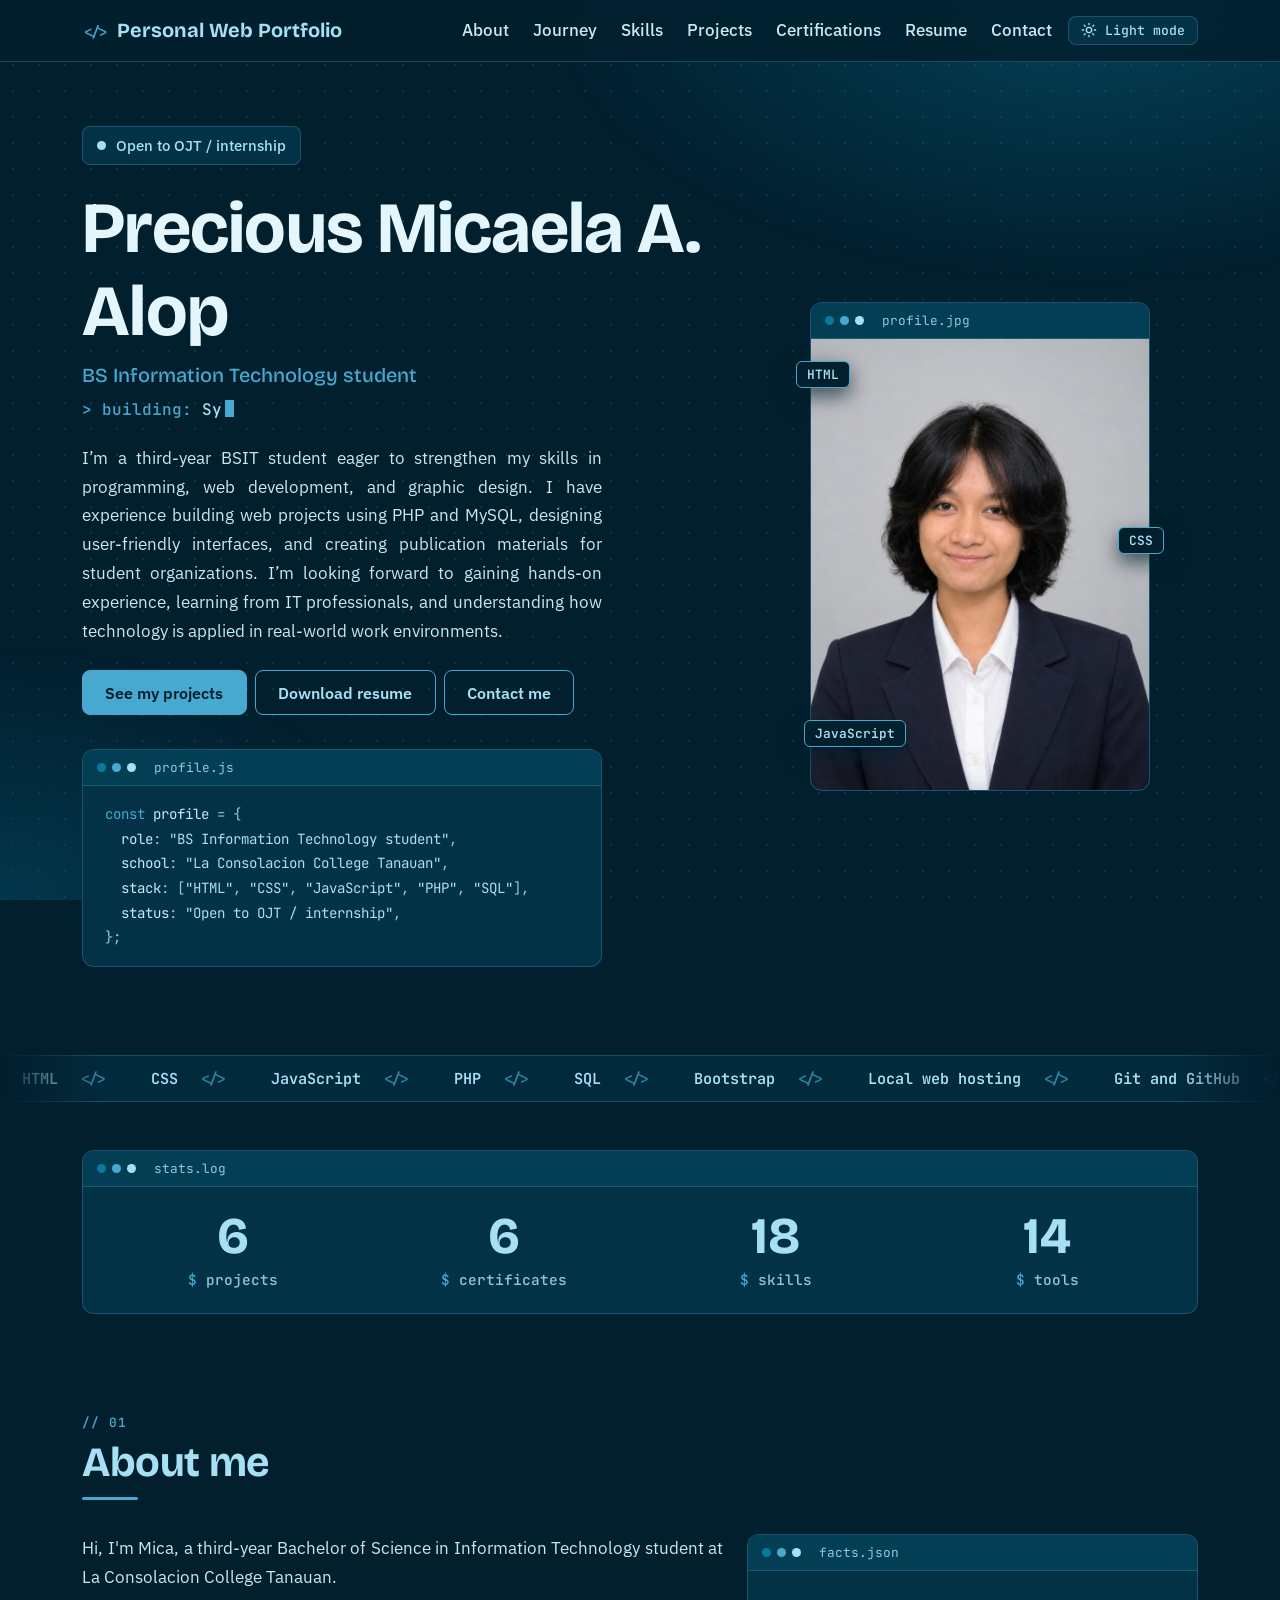
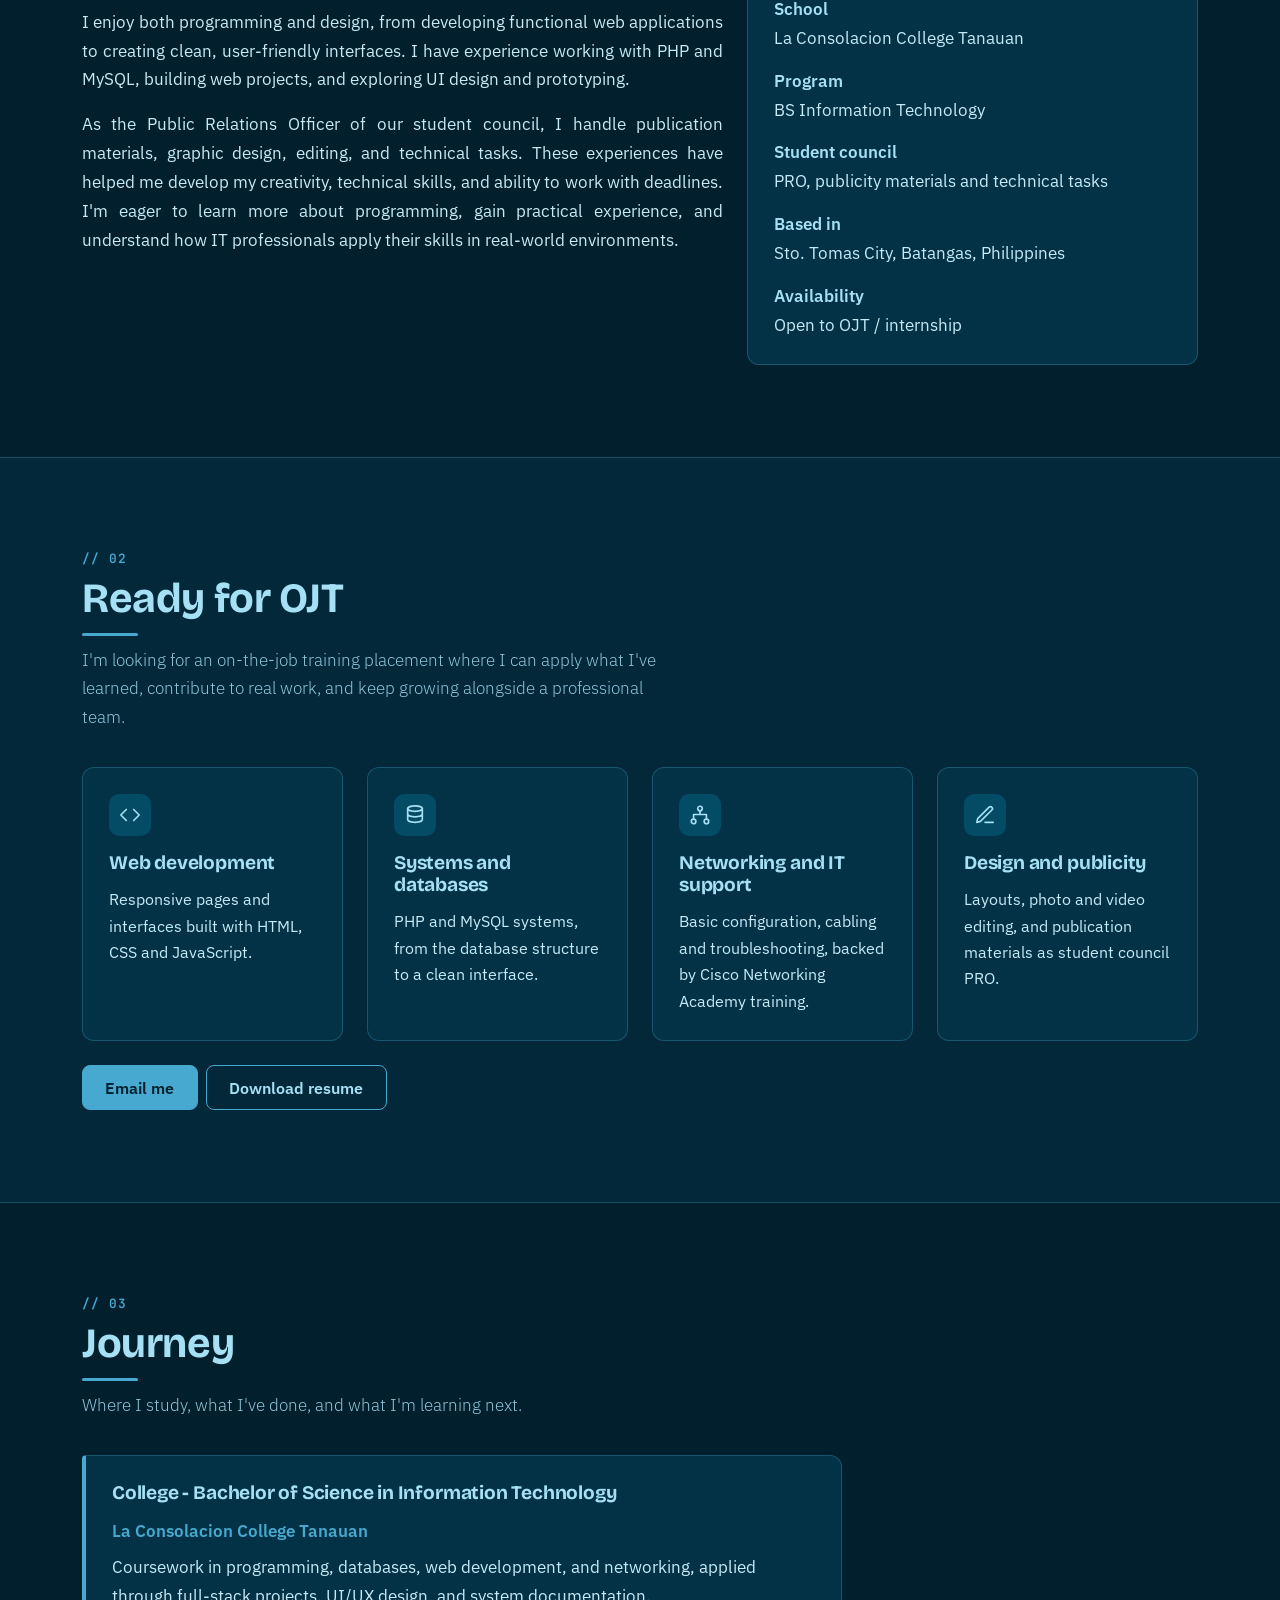
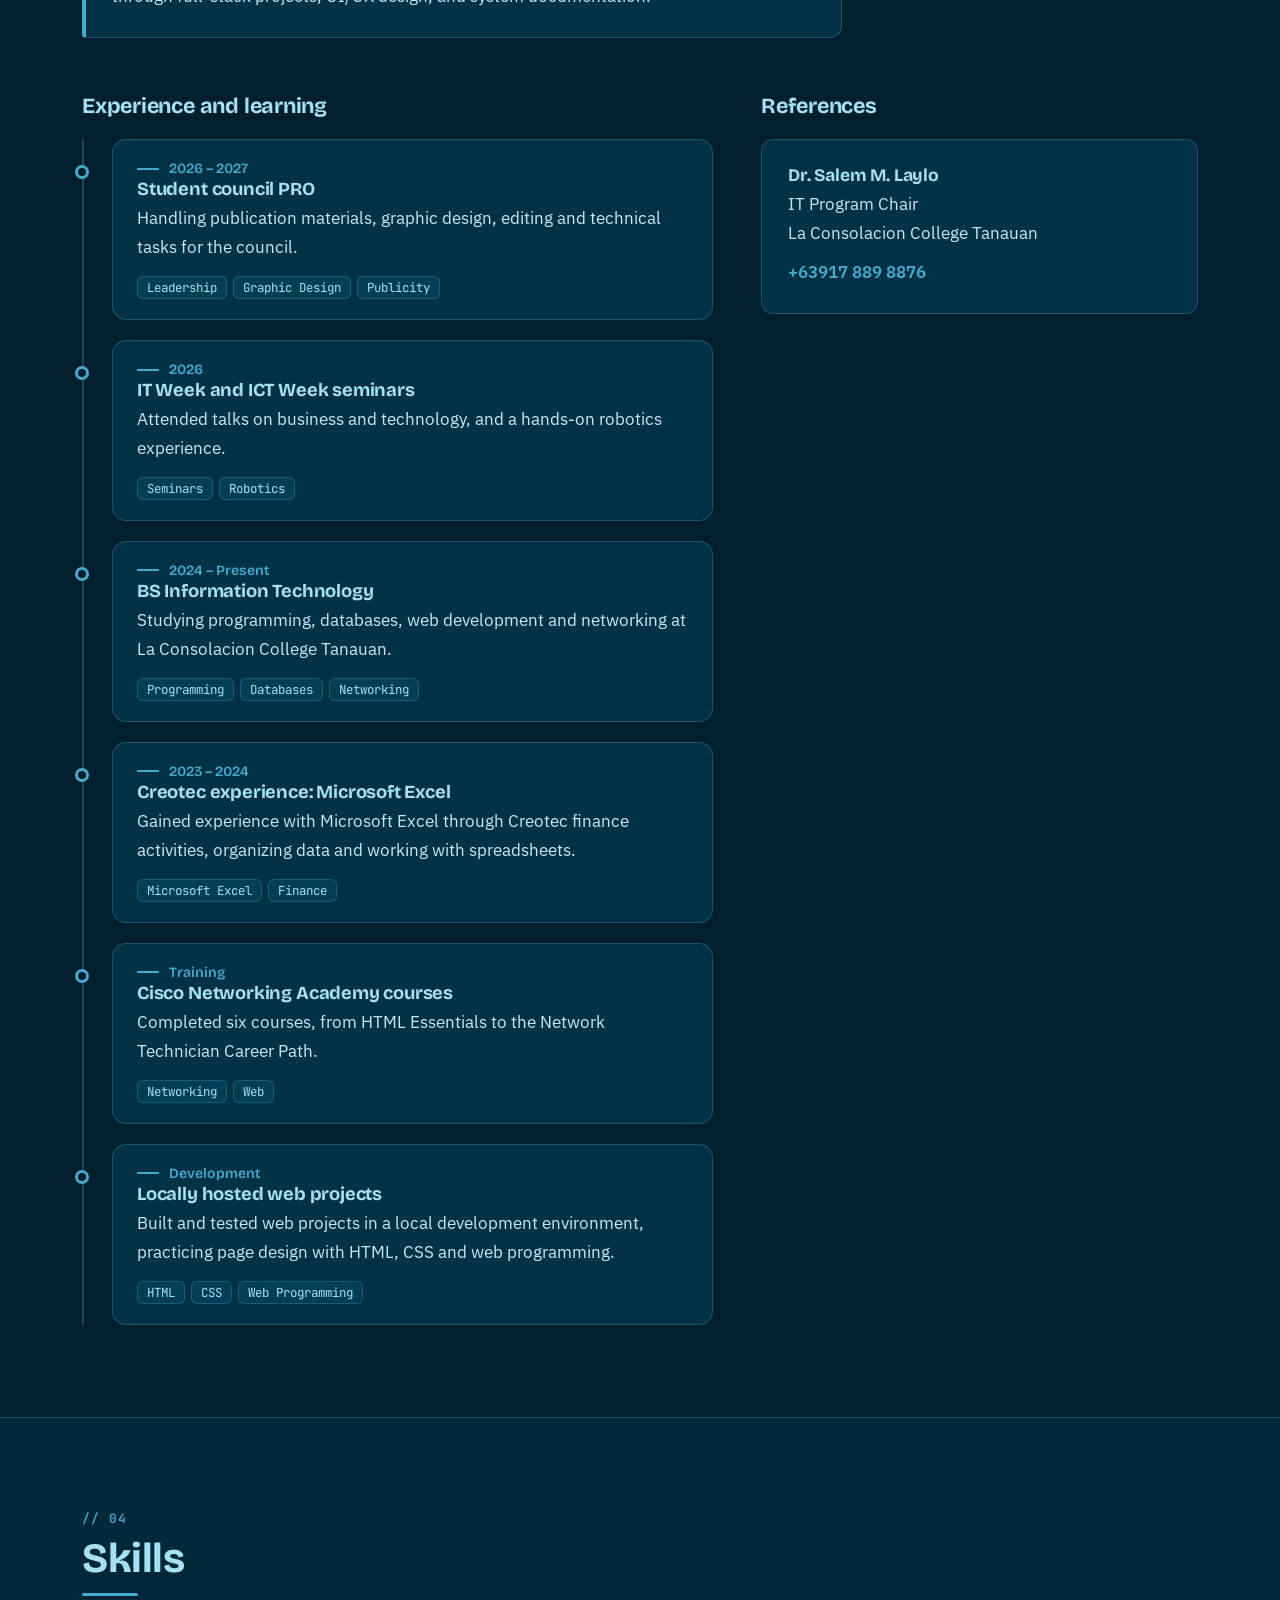
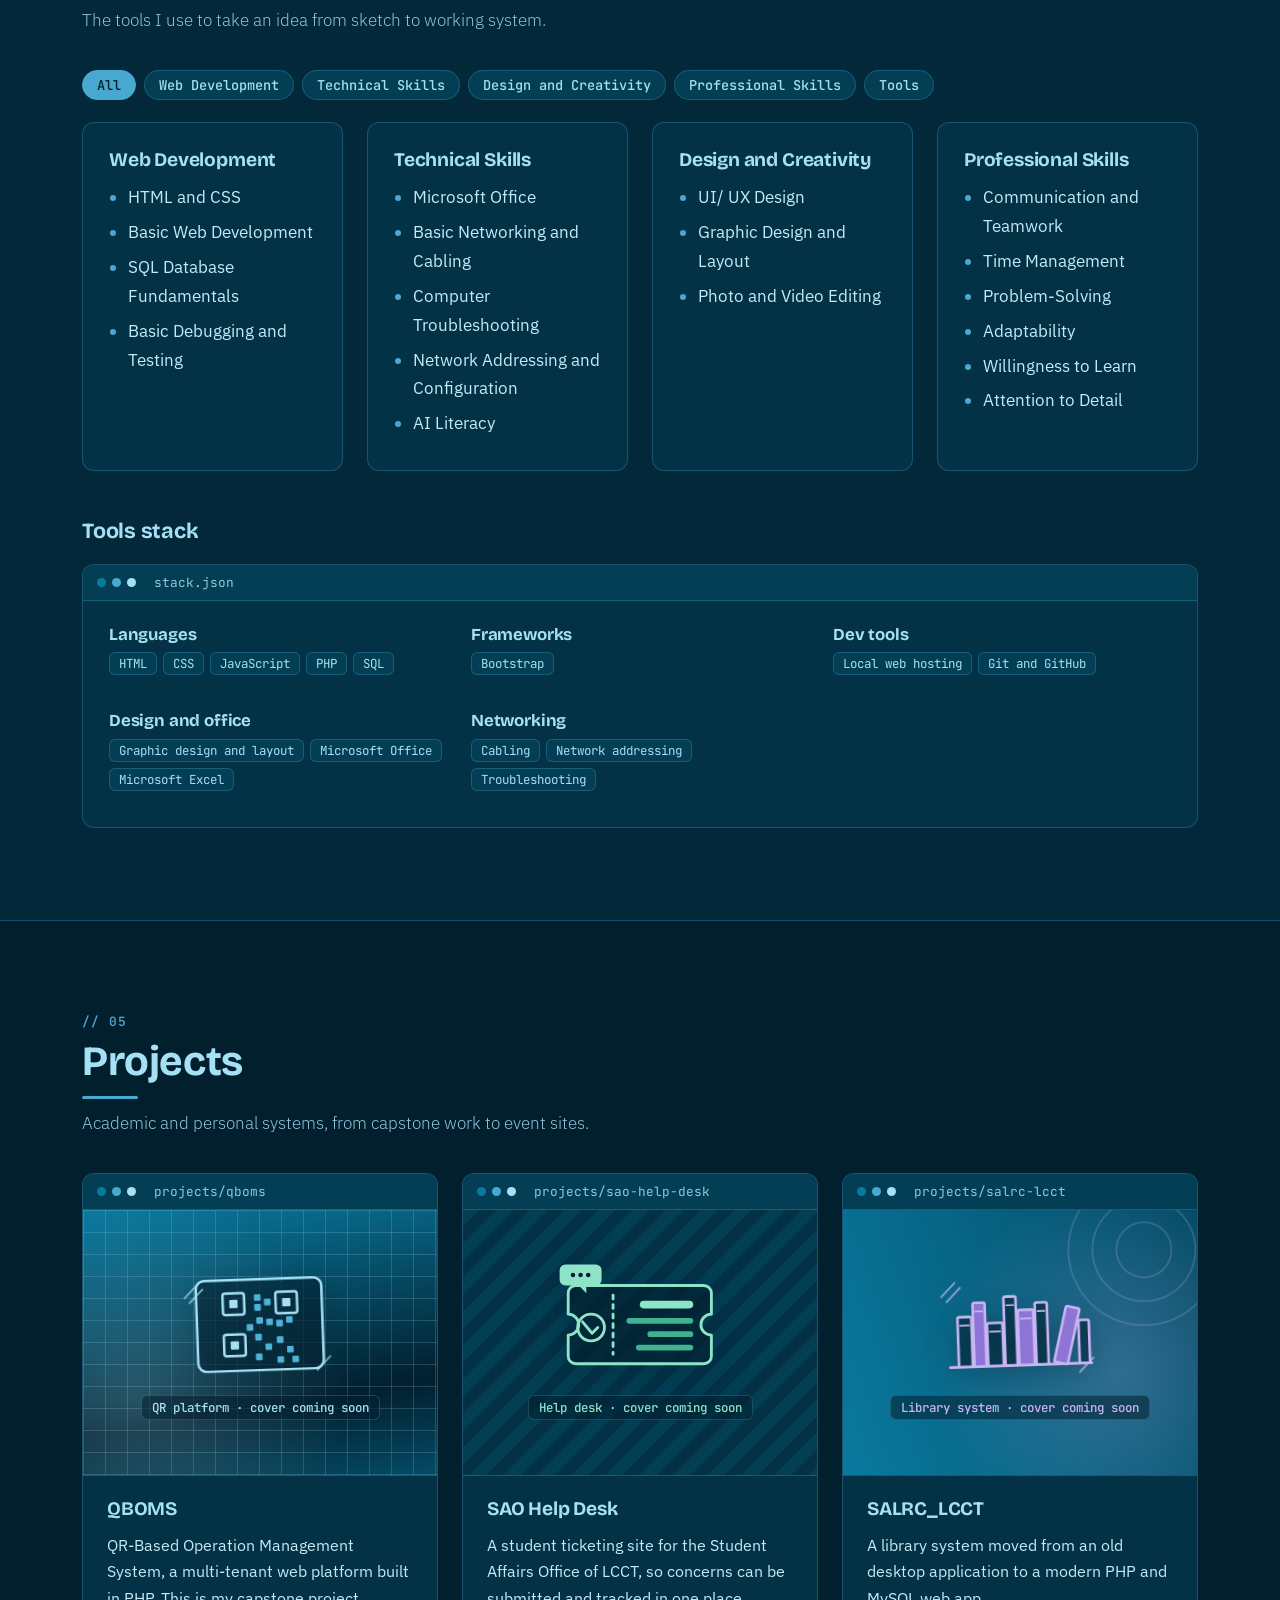
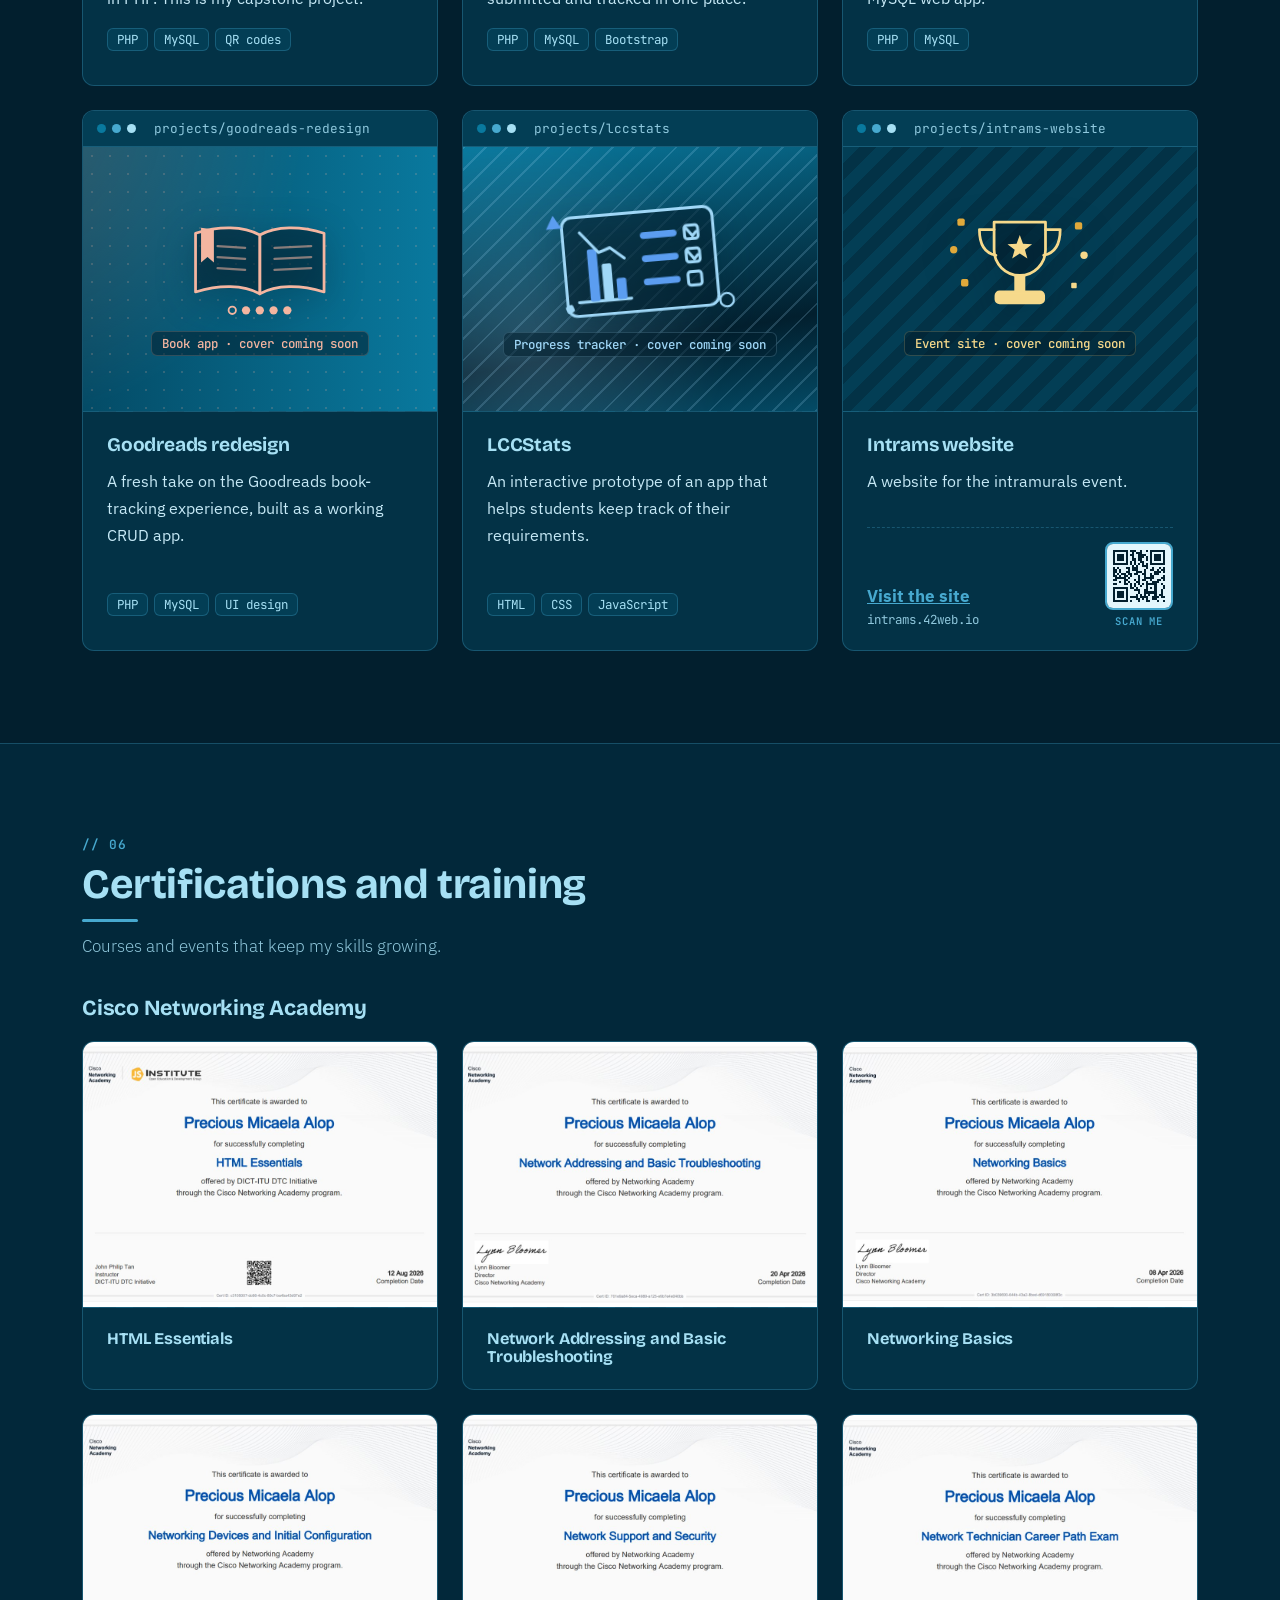
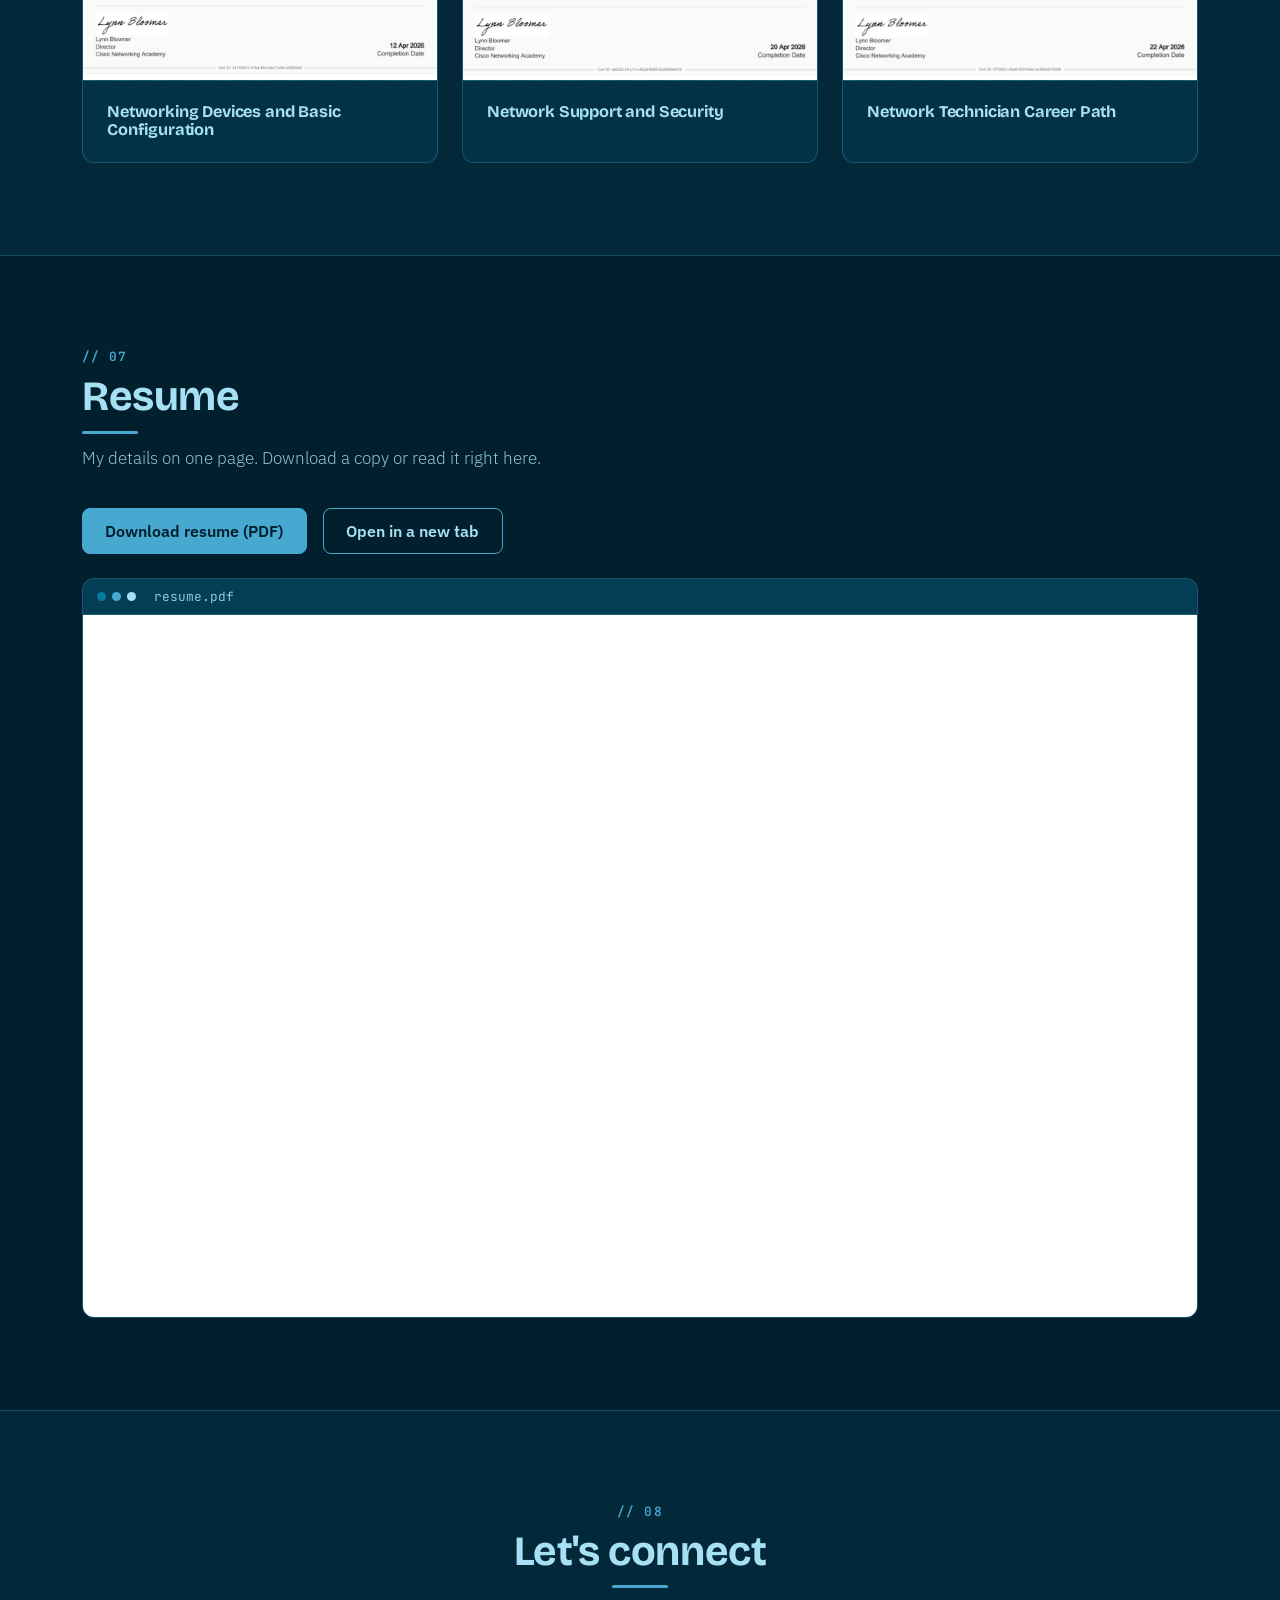
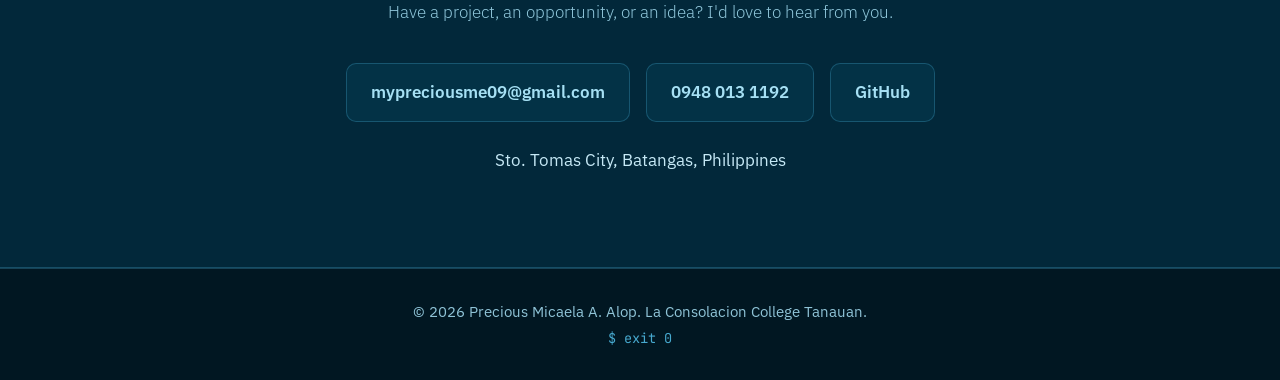
==== commit f8489fbc: "Update print statement from 'Hello' to 'Goodbye'" ====
--- a/index.html
+++ b/index.html
@@ -6,14 +6,15 @@
 <title>Personal Web Portfolio | Precious Micaela Alop</title>
 <meta name="description" content="Portfolio of Precious Micaela Alop, BSIT student at La Consolacion College Tanauan: web systems, UI design, and publicity materials.">
 <meta name="theme-color" content="#021F2E">
+<script>try{if(localStorage.getItem("portfolioTheme")==="light")document.documentElement.setAttribute("data-theme","light")}catch(e){}</script>
 <link href="https://cdn.jsdelivr.net/npm/bootstrap@5.3.3/dist/css/bootstrap.min.css" rel="stylesheet">
 <link href="https://fonts.googleapis.com/css2?family=Bricolage+Grotesque:opsz,wght@12..96,500;12..96,700&family=IBM+Plex+Sans:ital,wght@0,400;0,500;0,600;1,400&family=JetBrains+Mono:wght@400;600&display=swap" rel="stylesheet">
 <style>
 /* Palette: Fresco Blue, Mitchell Blue, Oxford by Night, Mystic Blue, Van Gogh Blue */
 :root{--oxford:#021F2E;--fresco:#044B66;--mitchell:#09799E;--mystic:#47A9CF;--vg:#A6E0F4;
---panel:#033246;--panel2:#033E55;--line:rgba(71,169,207,.3);--text:#C6E9F6;--muted:rgba(166,224,244,.86);
+--bg:#021F2E;--nav:rgba(2,31,46,.88);--panel:#033246;--panel2:#033E55;--line:rgba(71,169,207,.3);--text:#C6E9F6;--muted:rgba(166,224,244,.86);
 --head:'Bricolage Grotesque',Georgia,sans-serif;--sans:'IBM Plex Sans',system-ui,sans-serif;--mono:'JetBrains Mono',ui-monospace,Consolas,monospace}
-html{scroll-behavior:smooth;scroll-padding-top:72px;background:var(--oxford)}
+html{scroll-behavior:smooth;scroll-padding-top:72px;background:var(--bg)}
 body{font:17px/1.7 var(--sans);color:var(--text);background:transparent}
 body::before{content:"";position:fixed;inset:0;z-index:-1;pointer-events:none;
 background:radial-gradient(60% 45% at 85% 0,rgba(9,121,158,.38),transparent 70%),radial-gradient(45% 40% at 0 100%,rgba(4,75,102,.55),transparent 70%),radial-gradient(rgba(71,169,207,.16) 1px,transparent 1.2px) 0 0/26px 26px}
@@ -23,7 +24,7 @@
 .alt{background:rgba(3,50,70,.5);border-block:1px solid var(--line)}
 h2{font-size:clamp(1.9rem,4vw,2.6rem);margin-bottom:10px}
 .lead{font-size:1.05rem;max-width:60ch;margin-bottom:36px;color:var(--muted)}
-.navbar{background:rgba(2,31,46,.88);backdrop-filter:blur(10px);border-bottom:1px solid var(--line)}
+.navbar{background:var(--nav);backdrop-filter:blur(10px);border-bottom:1px solid var(--line)}
 .navbar-brand{font:700 1.25rem var(--head);color:var(--vg)}
 .navbar-brand:hover{color:var(--vg)}
 .navbar-brand .tag{font:600 .9rem var(--mono);color:var(--mystic);margin-right:8px}
@@ -96,7 +97,7 @@
 .tl{list-style:none;margin:0;padding:0 0 0 28px;border-left:2px solid var(--line)}
 .tl>li{position:relative;padding-bottom:30px;margin:0}
 .tl>li:last-child{padding-bottom:0}
-.tl>li::before{content:"";position:absolute;left:-37px;top:7px;width:14px;height:14px;border-radius:50%;background:var(--oxford);border:3px solid var(--mystic)}
+.tl>li::before{content:"";position:absolute;left:-37px;top:7px;width:14px;height:14px;border-radius:50%;background:var(--bg);border:3px solid var(--mystic)}
 .tl .when{font:600 .82rem var(--mono);color:var(--mystic)}
 .tl h3{font-size:1.15rem;margin:2px 0 4px}
 .tl p{margin:0;max-width:62ch}
@@ -104,14 +105,6 @@
 .ref p{margin:0}
 .ref .ph-no{margin-top:10px;font-weight:600}
 .ref .ph-no a{text-decoration:none}
-/* faq */
-.faq details{border:1px solid var(--line);border-radius:10px;background:var(--panel);margin-bottom:10px}
-.faq summary{list-style:none;cursor:pointer;padding:16px 22px;font-weight:600;color:var(--vg);display:flex;justify-content:space-between;gap:16px}
-.faq summary::-webkit-details-marker{display:none}
-.faq summary::after{content:"+";font:600 1.2rem var(--mono);color:var(--mystic)}
-.faq details[open] summary::after{content:"\2212"}
-.faq details[open]{border-color:var(--mystic)}
-.faq details p{margin:0;padding:0 22px 18px;max-width:70ch}
 /* contact */
 .links a{overflow-wrap:anywhere;background:var(--panel);border:1px solid var(--line);border-radius:10px;padding:14px 24px;text-decoration:none;font-weight:600;color:var(--vg)}
 footer{background:#011722;border-top:1px solid var(--line);color:var(--muted);text-align:center;padding:30px 24px;font-size:.95rem}
@@ -121,7 +114,7 @@
 .typed::before{content:"> building: ";color:var(--mystic)}
 .typed::after{content:"";display:inline-block;width:9px;height:1.05em;background:var(--mystic);margin-left:3px;vertical-align:-.15em;animation:blink 1s steps(1) infinite}
 @keyframes blink{50%{opacity:0}}
-.fchip{position:absolute;z-index:3;font:600 .8rem var(--mono);color:var(--vg);background:var(--oxford);border:1px solid var(--mystic);border-radius:6px;padding:4px 10px;box-shadow:0 8px 20px rgba(2,31,46,.7);animation:float 5s ease-in-out infinite}
+.fchip{position:absolute;z-index:3;font:600 .8rem var(--mono);color:var(--vg);background:var(--bg);border:1px solid var(--mystic);border-radius:6px;padding:4px 10px;box-shadow:0 8px 20px rgba(2,31,46,.7);animation:float 5s ease-in-out infinite}
 @keyframes float{50%{transform:translateY(-10px)}}
 .card>.win-bar{border-radius:0}
 
@@ -155,7 +148,6 @@
 .nav-link.active{color:var(--vg)}.nav-link.active::after{transform:scaleX(1)}
 .kbtn{font:500 .82rem var(--mono);color:var(--vg);background:var(--panel);border:1px solid var(--line);border-radius:8px;padding:5px 12px;cursor:pointer;transition:border-color .2s,background-color .2s}
 .kbtn:hover{border-color:var(--mystic);background:var(--panel2)}
-.kbtn kbd{font:600 .72rem var(--mono);background:var(--oxford);color:var(--mystic);border:1px solid var(--line);border-radius:4px;padding:0 6px;margin-left:6px}
 main{counter-reset:sec}
 main section:not(.hero):not(.strip){counter-increment:sec}
 main section:not(.hero):not(.strip) h2::before{content:"// 0" counter(sec);display:block;font:600 .8rem var(--mono);color:var(--mystic);letter-spacing:.08em;margin-bottom:8px}
@@ -224,23 +216,29 @@
 .qr-thumb:hover svg{transform:scale(1.08) rotate(-2deg);box-shadow:0 0 0 4px rgba(71,169,207,.25)}
 .qr-big svg{width:min(78vw,300px);height:auto;border-radius:12px;border:3px solid var(--mystic)}
 .qr-url{font:400 .85rem var(--mono);color:var(--vg);overflow-wrap:anywhere;margin:14px 0 6px}
-/* palette + toast + copy */
-.pal{position:fixed;inset:0;z-index:2000;background:rgba(2,31,46,.7);backdrop-filter:blur(4px);display:grid;justify-items:center;align-content:start;padding:14vh 16px 0}
-.pal[hidden]{display:none}
-.pal-box{width:min(560px,100%);box-shadow:0 24px 60px rgba(0,0,0,.45)}
-.pal-in{display:flex;align-items:center;gap:10px;padding:12px 16px;border-bottom:1px solid var(--line);font:600 1rem var(--mono);color:var(--mystic)}
-.pal-in input{flex:1;background:none;border:0;outline:0;color:var(--text);font:400 1rem var(--mono)}
-#palList{list-style:none;margin:0;padding:6px;max-height:320px;overflow:auto}
-#palList li{display:flex;justify-content:space-between;gap:12px;padding:9px 12px;border-radius:8px;cursor:pointer;color:var(--text)}
-#palList li small{font:400 .75rem var(--mono);color:var(--mystic)}
-#palList li.sel{background:var(--fresco);color:#fff}
-#palList li.none{cursor:default;color:var(--muted)}
-.pal-hint{padding:8px 16px;border-top:1px solid var(--line);font:400 .75rem var(--mono);color:var(--muted)}
+.kbtn{display:inline-flex;align-items:center;gap:8px}
+.kbtn svg{width:16px;height:16px;stroke:currentColor;fill:none;stroke-width:2;stroke-linecap:round;stroke-linejoin:round}
+.kbtn .i-moon{display:none}html[data-theme=light] .kbtn .i-sun{display:none}html[data-theme=light] .kbtn .i-moon{display:block}
+.resume-frame{width:100%;height:min(78vh,820px);border:0;display:block;background:#fff}
+/* light theme */
+html[data-theme=light]{--bg:#EEF7FB;--nav:rgba(238,247,251,.92);--panel:#fff;--panel2:#E3F1F8;--line:rgba(4,75,102,.2);--text:#173A4C;--muted:#41667A;--vg:#04435E;--mystic:#0A6F94}
+html[data-theme=light] body::before{background:radial-gradient(60% 45% at 85% 0,rgba(71,169,207,.22),transparent 70%),radial-gradient(45% 40% at 0 100%,rgba(166,224,244,.5),transparent 70%),radial-gradient(rgba(4,75,102,.1) 1px,transparent 1.2px) 0 0/26px 26px}
+html[data-theme=light] .alt{background:rgba(255,255,255,.6)}
+html[data-theme=light] .tape{background:rgba(255,255,255,.7)}
+html[data-theme=light] .btn-navy{--bs-btn-color:#fff;--bs-btn-hover-bg:var(--fresco);--bs-btn-hover-color:#fff;--bs-btn-active-bg:var(--fresco);--bs-btn-active-color:#fff;--bs-btn-hover-border-color:var(--fresco);--bs-btn-active-border-color:var(--fresco)}
+html[data-theme=light] .btn-outline-navy{--bs-btn-hover-border-color:var(--fresco)}
+html[data-theme=light] .fbtn.on{color:#fff}
+html[data-theme=light] .hero h1{color:var(--vg)}
+html[data-theme=light] .fchip{box-shadow:0 8px 20px rgba(4,75,102,.18)}
+html[data-theme=light] footer{background:#DCEEF6}
+@media(min-width:992px){.navbar-nav .nav-item{display:flex;align-items:center}}
+html[data-theme=light] :is(.ph,.shot .pic,.modal){--vg:#A6E0F4;--mystic:#47A9CF;--panel:#033246;--panel2:#033E55;--line:rgba(71,169,207,.3);--text:#C6E9F6;--muted:rgba(166,224,244,.86);--bg:#021F2E}
+/* toast + copy */
 .toast-lite{position:fixed;left:50%;bottom:26px;transform:translate(-50%,18px);opacity:0;z-index:2100;background:var(--fresco);color:#fff;border:1px solid var(--mystic);border-radius:8px;padding:8px 18px;font:500 .9rem var(--mono);pointer-events:none;transition:opacity .3s,transform .3s}
 .toast-lite.on{opacity:1;transform:translate(-50%,0)}
 .links button{background:var(--panel);border:1px solid var(--line);border-radius:10px;padding:14px 24px;font:inherit;font-weight:600;color:var(--vg);cursor:pointer;transition:border-color .25s}
 .links button:hover{border-color:var(--mystic)}
-@media(max-width:767px){.kbtn kbd{display:none}.sl-btn{width:34px;height:34px}}
+@media(max-width:767px){.sl-btn{width:34px;height:34px}.resume-win{display:none}}
 @media(max-width:767px){section{padding:60px 0}.navbar-brand{font-size:1.1rem}.hero{padding:28px 0 48px;min-height:0;display:block}.shot-wrap{width:min(72%,250px)}.win-body{padding:18px}}
 @media(prefers-reduced-motion:reduce){html{scroll-behavior:auto}*,*::before{transition:none!important;animation:none!important}}
 </style>
@@ -258,9 +256,9 @@
 <li class="nav-item"><a class="nav-link" href="#skills">Skills</a></li>
 <li class="nav-item"><a class="nav-link" href="#projects">Projects</a></li>
 <li class="nav-item"><a class="nav-link" href="#certifications">Certifications</a></li>
-<li class="nav-item"><a class="nav-link" href="#faq">FAQ</a></li>
+<li class="nav-item"><a class="nav-link" href="#resume">Resume</a></li>
 <li class="nav-item"><a class="nav-link" href="#contact">Contact</a></li>
-<li class="nav-item"><button class="kbtn" id="palBtn" type="button" aria-label="Open quick jump">Quick jump <kbd>Ctrl K</kbd></button></li>
+<li class="nav-item"><button class="kbtn" id="themeBtn" type="button" aria-label="Switch to light mode"><svg class="i-sun" viewBox="0 0 24 24" aria-hidden="true"><circle cx="12" cy="12" r="4"/><path d="M12 2v2M12 20v2M4.9 4.9l1.4 1.4M17.7 17.7l1.4 1.4M2 12h2M20 12h2M4.9 19.1l1.4-1.4M17.7 6.3l1.4-1.4"/></svg><svg class="i-moon" viewBox="0 0 24 24" aria-hidden="true"><path d="M21 12.8A9 9 0 1 1 11.2 3a7 7 0 0 0 9.8 9.8z"/></svg><span class="tlabel">Light mode</span></button></li>
 <li class="nav-item" id="adminLink" hidden><a class="nav-link fw-bold" href="admin/">Admin</a></li>
 </ul></div></div></nav>
 
@@ -331,10 +329,11 @@
 <div id="certArea"></div>
 </div></section>
 
-<section id="faq"><div class="container">
-<h2>Quick answers</h2>
-<p class="lead">What recruiters and teams usually ask first.</p>
-<div class="faq" id="faqList" style="max-width:820px"></div>
+<section id="resume"><div class="container">
+<h2>Resume</h2>
+<p class="lead">My details on one page. Download a copy or read it right here.</p>
+<div class="d-flex flex-wrap gap-3 mb-4"><a class="btn btn-navy" href="resume.pdf" download>Download resume (PDF)</a><a class="btn btn-outline-navy" href="resume.pdf" target="_blank" rel="noopener">Open in a new tab</a></div>
+<div class="win resume-win"><div class="win-bar">resume.pdf</div><iframe class="resume-frame" src="resume.pdf#view=FitH" title="Resume preview" loading="lazy"></iframe></div>
 </div></section>
 
 <section class="alt text-center" id="contact"><div class="container">
@@ -358,7 +357,6 @@
 <div class="modal-body text-center"><div class="qr-big" id="qrBox"></div><p class="qr-url" id="qrUrl"></p><p class="small mb-3" style="color:var(--muted)">Scan with your phone camera to open this project.</p>
 <div class="d-flex flex-wrap gap-2 justify-content-center"><a class="btn btn-navy btn-sm" id="qrOpen" target="_blank" rel="noopener" href="#">Open site</a><button class="btn btn-outline-navy btn-sm" id="qrCopy" type="button">Copy link</button><button class="btn btn-outline-navy btn-sm" id="qrPng" type="button">Download PNG</button></div></div>
 </div></div></div>
-<div class="pal" id="pal" hidden role="dialog" aria-modal="true" aria-label="Quick jump"><div class="win pal-box"><div class="win-bar">quick-jump</div><div class="pal-in"><span>&gt;</span><input id="palQ" type="text" placeholder="Jump to a section, project or action..." autocomplete="off" aria-label="Search commands"></div><ul id="palList" role="listbox"></ul><div class="pal-hint">Up / Down to move, Enter to open, Esc to close</div></div></div>
 <div class="toast-lite" id="toast" role="status" aria-live="polite"></div>
 <script src="https://cdn.jsdelivr.net/npm/bootstrap@5.3.3/dist/js/bootstrap.bundle.min.js"></script>
 <script src="assets/qrcode.js"></script>
@@ -392,7 +390,6 @@
 CVN={};PROJ=d.projects;$('projGrid').innerHTML=PROJ.map(projCard).join('');
 const groups=[];d.certs.forEach(c=>{let g=groups.find(x=>x.n===c.group);if(!g)groups.push(g={n:c.group,l:[]});g.l.push(c)});
 $('certArea').innerHTML=groups.map((g,i)=>'<h3 class="sub-h">'+e(g.n)+'</h3><div class="row g-4 '+(i<groups.length-1?'mb-5':'')+'">'+g.l.map(c=>'<div class="col-sm-6 col-lg-4"><div class="card cert h-100"><div class="ph"'+(c.img?' data-zoom tabindex="0" role="button" aria-label="View '+e(c.title)+' certificate larger"':'')+'>'+certCover(c,!c.img)+(c.img?'<img src="'+e(c.img)+'" alt="'+e(c.title)+' certificate" onerror="this.parentNode.removeAttribute(\'data-zoom\');this.remove()">':'')+'</div><div class="card-body"><h4>'+e(c.title)+'</h4>'+(c.sub?'<small>'+e(c.sub)+'</small>':'')+'</div></div></div>').join('')+'</div>').join('');
-$('faqList').innerHTML=(d.faq||[]).map(q=>'<details><summary>'+e(q.q)+'</summary><p>'+e(q.a)+'</p></details>').join('');
 const ph=d.contact.phone.replace(/\D/g,''),tel=ph.startsWith('0')?'+63'+ph.slice(1):'+'+ph;
 $('contactLinks').innerHTML='<a href="mailto:'+e(d.contact.email)+'">'+e(d.contact.email)+'</a><a href="tel:'+e(tel)+'">'+e(d.contact.phone)+'</a>'+(d.contact.github?'<a href="'+e(d.contact.github)+'" target="_blank" rel="noopener">GitHub</a>':'')+'';
 $('contactLoc').textContent=d.contact.location;
@@ -403,7 +400,7 @@
 }
 function reveal(){if(matchMedia('(prefers-reduced-motion: reduce)').matches||!('IntersectionObserver' in window))return;
 const io=new IntersectionObserver(es=>es.forEach(x=>{if(x.isIntersecting){const el=x.target;el.classList.add('in');io.unobserve(el);setTimeout(()=>{el.style.transitionDelay=''},1300)}}),{threshold:.12});
-document.querySelectorAll('main section:not(.hero) :is(h2,.lead,.box,.card,.win,.faq details,.tl>li,.links a)').forEach(el=>{const q=el.closest('[class*="col-"]')||el,i=[...q.parentNode.children].indexOf(q);el.classList.add('rv');el.style.transitionDelay=(i%6)*80+'ms';io.observe(el)})}
+document.querySelectorAll('main section:not(.hero) :is(h2,.lead,.box,.card,.win,.tl>li,.links a)').forEach(el=>{const q=el.closest('[class*="col-"]')||el,i=[...q.parentNode.children].indexOf(q);el.classList.add('rv');el.style.transitionDelay=(i%6)*80+'ms';io.observe(el)})}
 const DEFAULT={"name": "Precious Micaela A. Alop", "role": "BS Information Technology student", "intro": "I’m a third-year BSIT student eager to strengthen my skills in programming, web development, and graphic design. I have experience building web projects using PHP and MySQL, designing user-friendly interfaces, and creating publication materials for student organizations. I’m looking forward to gaining hands-on experience, learning from IT professionals, and understanding how technology is applied in real-world work environments.", "photo": "images/profile.jpg", "about": [{"text": "Hi, I'm Mica, a third-year Bachelor of Science in Information Technology student at La Consolacion College Tanauan.", "fmt": {"a": "justify"}}, {"text": "I enjoy both programming and design, from developing functional web applications to creating clean, user-friendly interfaces. I have experience working with PHP and MySQL, building web projects, and exploring UI design and prototyping.", "fmt": {"a": "justify"}}, {"text": "As the Public Relations Officer of our student council, I handle publication materials, graphic design, editing, and technical tasks. These experiences have helped me develop my creativity, technical skills, and ability to work with deadlines. I'm eager to learn more about programming, gain practical experience, and understand how IT professionals apply their skills in real-world environments.", "fmt": {"a": "justify"}}], "facts": [["School", "La Consolacion College Tanauan"], ["Program", "BS Information Technology"], ["Student council", "PRO, publicity materials and technical tasks"], ["Based in", "Sto. Tomas City, Batangas, Philippines"], ["Availability", "Open to OJT / internship"]], "education": {"degree": "College - Bachelor of Science in Information Technology", "school": "La Consolacion College Tanauan", "text": "Coursework in programming, databases, web development, and networking, applied through full-stack projects, UI/UX design, and system documentation.", "textFmt": {}}, "skills": [{"title": "Web Development", "items": ["HTML and CSS", "Basic Web Development", "SQL Database Fundamentals", "Basic Debugging and Testing"]}, {"title": "Technical Skills", "items": ["Microsoft Office", "Basic Networking and Cabling", "Computer Troubleshooting", "Network Addressing and Configuration", "AI Literacy"]}, {"title": "Design and Creativity", "items": ["UI/ UX Design", "Graphic Design and Layout", "Photo and Video Editing"]}, {"title": "Professional Skills", "items": ["Communication and Teamwork", "Time Management", "Problem-Solving", "Adaptability", "Willingness to Learn", "Attention to Detail"]}], "projects": [{"title": "QBOMS", "desc": "QR-Based Operation Management System, a multi-tenant web platform built in PHP. This is my capstone project.", "stack": "PHP, MySQL, QR codes", "link": "", "descFmt": {}, "img": ""}, {"title": "SAO Help Desk", "desc": "A student ticketing site for the Student Affairs Office of LCCT, so concerns can be submitted and tracked in one place.", "stack": "PHP, MySQL, Bootstrap", "link": "", "descFmt": {}, "img": ""}, {"title": "SALRC_LCCT", "desc": "A library system moved from an old desktop application to a modern PHP and MySQL web app.", "stack": "PHP, MySQL", "link": "", "descFmt": {}, "img": ""}, {"title": "Goodreads redesign", "desc": "A fresh take on the Goodreads book-tracking experience, built as a working CRUD app.", "stack": "PHP, MySQL, UI design", "link": "", "descFmt": {}, "img": ""}, {"title": "LCCStats", "desc": "An interactive prototype of an app that helps students keep track of their requirements.", "stack": "HTML, CSS, JavaScript", "link": "", "descFmt": {}, "img": ""}, {"title": "Intrams website", "desc": "A website for the intramurals event.", "stack": "", "link": "https://intrams.42web.io/", "descFmt": {}, "img": ""}], "certs": [{"group": "Cisco Networking Academy", "title": "HTML Essentials", "sub": "", "img": "certificates/cert-1.jpg?v=1792280820216"}, {"group": "Cisco Networking Academy", "title": "Network Addressing and Basic Troubleshooting", "sub": "", "img": "certificates/cert-2.jpg?v=1792280862812"}, {"group": "Cisco Networking Academy", "title": "Networking Basics", "sub": "", "img": "certificates/cert-3.jpg?v=1792280879288"}, {"group": "Cisco Networking Academy", "title": "Networking Devices and Basic Configuration", "sub": "", "img": "certificates/cert-4.jpg?v=1792280896186"}, {"group": "Cisco Networking Academy", "title": "Network Support and Security", "sub": "", "img": "certificates/cert-5.jpg?v=1792280915054"}, {"group": "Cisco Networking Academy", "title": "Network Technician Career Path", "sub": "", "img": "certificates/cert-6.jpg?v=1792280933372"}, {"group": "Seminars and technical events", "title": "Bridging Business and Technology for the Next Generation", "sub": "IT Week 2026", "img": "certificates/cert-7.jpg"}, {"group": "Seminars and technical events", "title": "Design, Build, Innovate: The Robotics Experience", "sub": "ICT Week 2026", "img": "certificates/cert-8.jpg"}], "contact": {"email": "mypreciousme09@gmail.com", "phone": "0948 013 1192", "location": "Sto. Tomas City, Batangas, Philippines", "github": "https://github.com/lcct-24-12803"}, "introFmt": {"a": "justify"}, "status": "Open to OJT / internship", "ojt": {"title": "Ready for OJT", "text": "I'm looking for an on-the-job training placement where I can apply what I've learned, contribute to real work, and keep growing alongside a professional team.", "points": [{"title": "Web development", "text": "Responsive pages and interfaces built with HTML, CSS and JavaScript."}, {"title": "Systems and databases", "text": "PHP and MySQL systems, from the database structure to a clean interface."}, {"title": "Networking and IT support", "text": "Basic configuration, cabling and troubleshooting, backed by Cisco Networking Academy training."}, {"title": "Design and publicity", "text": "Layouts, photo and video editing, and publication materials as student council PRO."}]}, "tools": [{"title": "Languages", "items": ["HTML", "CSS", "JavaScript", "PHP", "SQL"]}, {"title": "Frameworks", "items": ["Bootstrap"]}, {"title": "Dev tools", "items": ["Local web hosting", "Git and GitHub"]}, {"title": "Design and office", "items": ["Graphic design and layout", "Microsoft Office", "Microsoft Excel"]}, {"title": "Networking", "items": ["Cabling", "Network addressing", "Troubleshooting"]}], "timeline": [{"when": "2026 – 2027", "title": "Student council PRO", "text": "Handling publication materials, graphic design, editing and technical tasks for the council.", "tags": "Leadership, Graphic Design, Publicity"}, {"when": "2026", "title": "IT Week and ICT Week seminars", "text": "Attended talks on business and technology, and a hands-on robotics experience.", "tags": "Seminars, Robotics"}, {"when": "2024 – Present", "title": "BS Information Technology", "text": "Studying programming, databases, web development and networking at La Consolacion College Tanauan.", "tags": "Programming, Databases, Networking"}, {"when": "2023 – 2024", "title": "Creotec experience: Microsoft Excel", "text": "Gained experience with Microsoft Excel through Creotec finance activities, organizing data and working with spreadsheets.", "tags": "Microsoft Excel, Finance"}, {"when": "Training", "title": "Cisco Networking Academy courses", "text": "Completed six courses, from HTML Essentials to the Network Technician Career Path.", "tags": "Networking, Web"}, {"when": "Development", "title": "Locally hosted web projects", "text": "Built and tested web projects in a local development environment, practicing page design with HTML, CSS and web programming.", "tags": "HTML, CSS, Web Programming"}], "references": [{"name": "Dr. Salem M. Laylo", "role": "IT Program Chair", "org": "La Consolacion College Tanauan", "phone": "+63917 889 8876"}], "faq": [{"q": "Are you open for OJT or an internship?", "a": "Yes. I'm open to OJT and internship opportunities. The fastest way to reach me is by email or phone."}, {"q": "What can you build?", "a": "Responsive websites and PHP and MySQL web systems, such as ticketing, library and operations management systems."}, {"q": "What is your tech stack?", "a": "HTML, CSS, JavaScript, PHP and MySQL, plus networking knowledge from Cisco Networking Academy, UI/UX design and the Microsoft Office suite."}, {"q": "Do you do design work too?", "a": "Yes. As student council PRO, I make publication materials, layouts and edited photos and videos."}, {"q": "Where are you based?", "a": "Sto. Tomas City, Batangas, Philippines. I study at La Consolacion College Tanauan."}, {"q": "Can I see your certificates and resume?", "a": "Yes. My certificates are in the Certifications section and my resume is available as a PDF download."}]};
 (function(){const g=$('glow');if(!g)return;if(matchMedia('(pointer: coarse)').matches||matchMedia('(prefers-reduced-motion: reduce)').matches){g.remove();return}
 let x=innerWidth/2,y=innerHeight/2,tx=x,ty=y,raf=0;
@@ -415,7 +412,7 @@
 document.addEventListener('keydown',ev=>{if(ev.key!=='Enter'&&ev.key!==' ')return;const t=ev.target.closest&&ev.target.closest('[data-zoom]');if(t){ev.preventDefault();zoom(t)}});
 /* ===== extras: QR, slideshow, gallery, effects ===== */
 const RM=matchMedia('(prefers-reduced-motion: reduce)').matches,FINE=matchMedia('(hover: hover) and (pointer: fine)').matches,SL_MS=5000;
-let PROJ=[],GAL=null,QRU='',QRN='',PAL=[],palSel=0,palShown=[],_tt;
+let PROJ=[],GAL=null,QRU='',QRN='',_tt;
 const normLink=s=>{s=String(s||'').trim();if(!s)return'';if(!/^https?:\/\//i.test(s))s='https://'+s;try{return new URL(s).href}catch(x){return''}};
 const hostOf=u=>{try{return new URL(u).host.replace(/^www\./,'')}catch(x){return u}};
 const picsOf=p=>((p.imgs&&p.imgs.length)?p.imgs:(p.img?[p.img]:[])).filter(Boolean);
@@ -524,20 +521,11 @@
  document.querySelectorAll('#skillFilters .fbtn').forEach(x=>{x.classList.toggle('on',x===b);x.setAttribute('aria-pressed',x===b)});
  cols.forEach((c,i)=>{const show=f===0||f===i+1;c.classList.toggle('gone',!show);if(show){c.classList.remove('flip');void c.offsetWidth;c.classList.add('flip')}});
  const tools=f===0||f===cols.length+1;[$('toolHead'),$('toolWin')].forEach(x=>x.classList.toggle('gone',!tools))});
-/* quick jump palette */
-function jump(sel,i){const t=i==null?document.querySelector(sel):document.querySelector('#projGrid .proj[data-i="'+i+'"]');if(!t)return;t.scrollIntoView({behavior:RM?'auto':'smooth',block:i==null?'start':'center'});if(i!=null){t.classList.remove('flash');void t.offsetWidth;t.classList.add('flash')}}
-function palRender(){const q=$('palQ').value.trim().toLowerCase();palShown=PAL.filter(x=>!q||(x.t+' '+x.k).toLowerCase().includes(q));palSel=Math.min(palSel,Math.max(palShown.length-1,0));
- $('palList').innerHTML=palShown.length?palShown.map((x,i)=>'<li role="option" data-i="'+i+'" class="'+(i===palSel?'sel':'')+'" aria-selected="'+(i===palSel)+'"><span>'+e(x.t)+'</span><small>'+e(x.k)+'</small></li>').join(''):'<li class="none">Nothing matches that.</li>'}
-function palOpen(o){$('pal').hidden=!o;if(o){$('palQ').value='';palSel=0;palRender();setTimeout(()=>$('palQ').focus(),0)}}
-$('palBtn').onclick=()=>palOpen(true);
-$('pal').addEventListener('click',ev=>{if(ev.target===$('pal')){palOpen(false);return}const li=ev.target.closest('li[data-i]');if(li){const x=palShown[+li.dataset.i];palOpen(false);x&&x.run()}});
-$('palQ').addEventListener('input',()=>{palSel=0;palRender()});
-addEventListener('keydown',ev=>{
- if((ev.ctrlKey||ev.metaKey)&&ev.key.toLowerCase()==='k'){ev.preventDefault();palOpen($('pal').hidden);return}
- if($('pal').hidden)return;
- if(ev.key==='Escape')palOpen(false);
- else if(ev.key==='ArrowDown'||ev.key==='ArrowUp'){ev.preventDefault();palSel=(palSel+(ev.key==='ArrowDown'?1:-1)+palShown.length)%Math.max(palShown.length,1);palRender();const s=$('palList').querySelector('.sel');s&&s.scrollIntoView({block:'nearest'})}
- else if(ev.key==='Enter'){const x=palShown[palSel];if(x){ev.preventDefault();palOpen(false);x.run()}}});
+/* theme toggle */
+(function(){const root=document.documentElement,btn=$('themeBtn'),nav=document.querySelector('.navbar'),meta=document.querySelector('meta[name="theme-color"]');
+function apply(t){root.setAttribute('data-theme',t);nav.setAttribute('data-bs-theme',t==='light'?'light':'dark');if(meta)meta.content=t==='light'?'#EEF7FB':'#021F2E';btn.setAttribute('aria-label','Switch to '+(t==='light'?'dark':'light')+' mode');btn.querySelector('.tlabel').textContent=t==='light'?'Dark mode':'Light mode'}
+let t=root.getAttribute('data-theme')==='light'?'light':'dark';apply(t);
+btn.addEventListener('click',()=>{t=t==='light'?'dark':'light';apply(t);try{localStorage.setItem('portfolioTheme',t)}catch(x){}})})();
 /* progress bar + nav spy */
 (function(){const bar=$('prog');let q=0;const up=()=>{q=0;const h=document.documentElement.scrollHeight-innerHeight;bar.style.transform='scaleX('+(h>0?Math.min(1,scrollY/h):0)+')'};
  addEventListener('scroll',()=>{if(!q)q=requestAnimationFrame(up)},{passive:true});up();
@@ -551,9 +539,6 @@
  const sum=a=>(a||[]).reduce((n,g)=>n+g.items.length,0);
  $('statGrid').innerHTML=[[(d.projects||[]).length,'projects'],[(d.certs||[]).length,'certificates'],[sum(d.skills),'skills'],[sum(d.tools),'tools']].map(s=>'<div class="col-6 col-lg-3 stat"><div class="num" data-to="'+s[0]+'">0</div><div class="lbl"><span>$</span> '+s[1]+'</div></div>').join('');
  $('skillFilters').innerHTML=['All',...d.skills.map(g=>g.title),'Tools'].map((t,i)=>'<button type="button" class="fbtn'+(i?'':' on')+'" data-f="'+i+'" aria-pressed="'+(i===0)+'">'+e(t)+'</button>').join('');
- PAL=[['About','#about'],['Ready for OJT','#ojt'],['Journey','#journey'],['Skills','#skills'],['Projects','#projects'],['Certifications','#certifications'],['Quick answers','#faq'],['Contact','#contact']].map(([t,h])=>({t,k:'go to',run:()=>jump(h)}))
-  .concat((d.projects||[]).map((p,i)=>({t:p.title,k:'project',run:()=>jump(null,i)})))
-  .concat([{t:'Email me',k:'action',run:()=>{location.href='mailto:'+d.contact.email}},{t:'Copy email address',k:'action',run:()=>copyText(d.contact.email)},{t:'Download resume',k:'action',run:()=>{location.href='resume.pdf'}}]);
 }
 
 fetch('content.json?'+Date.now()).then(r=>{if(!r.ok)throw 0;return r.json()}).then(render).catch(()=>render(DEFAULT));
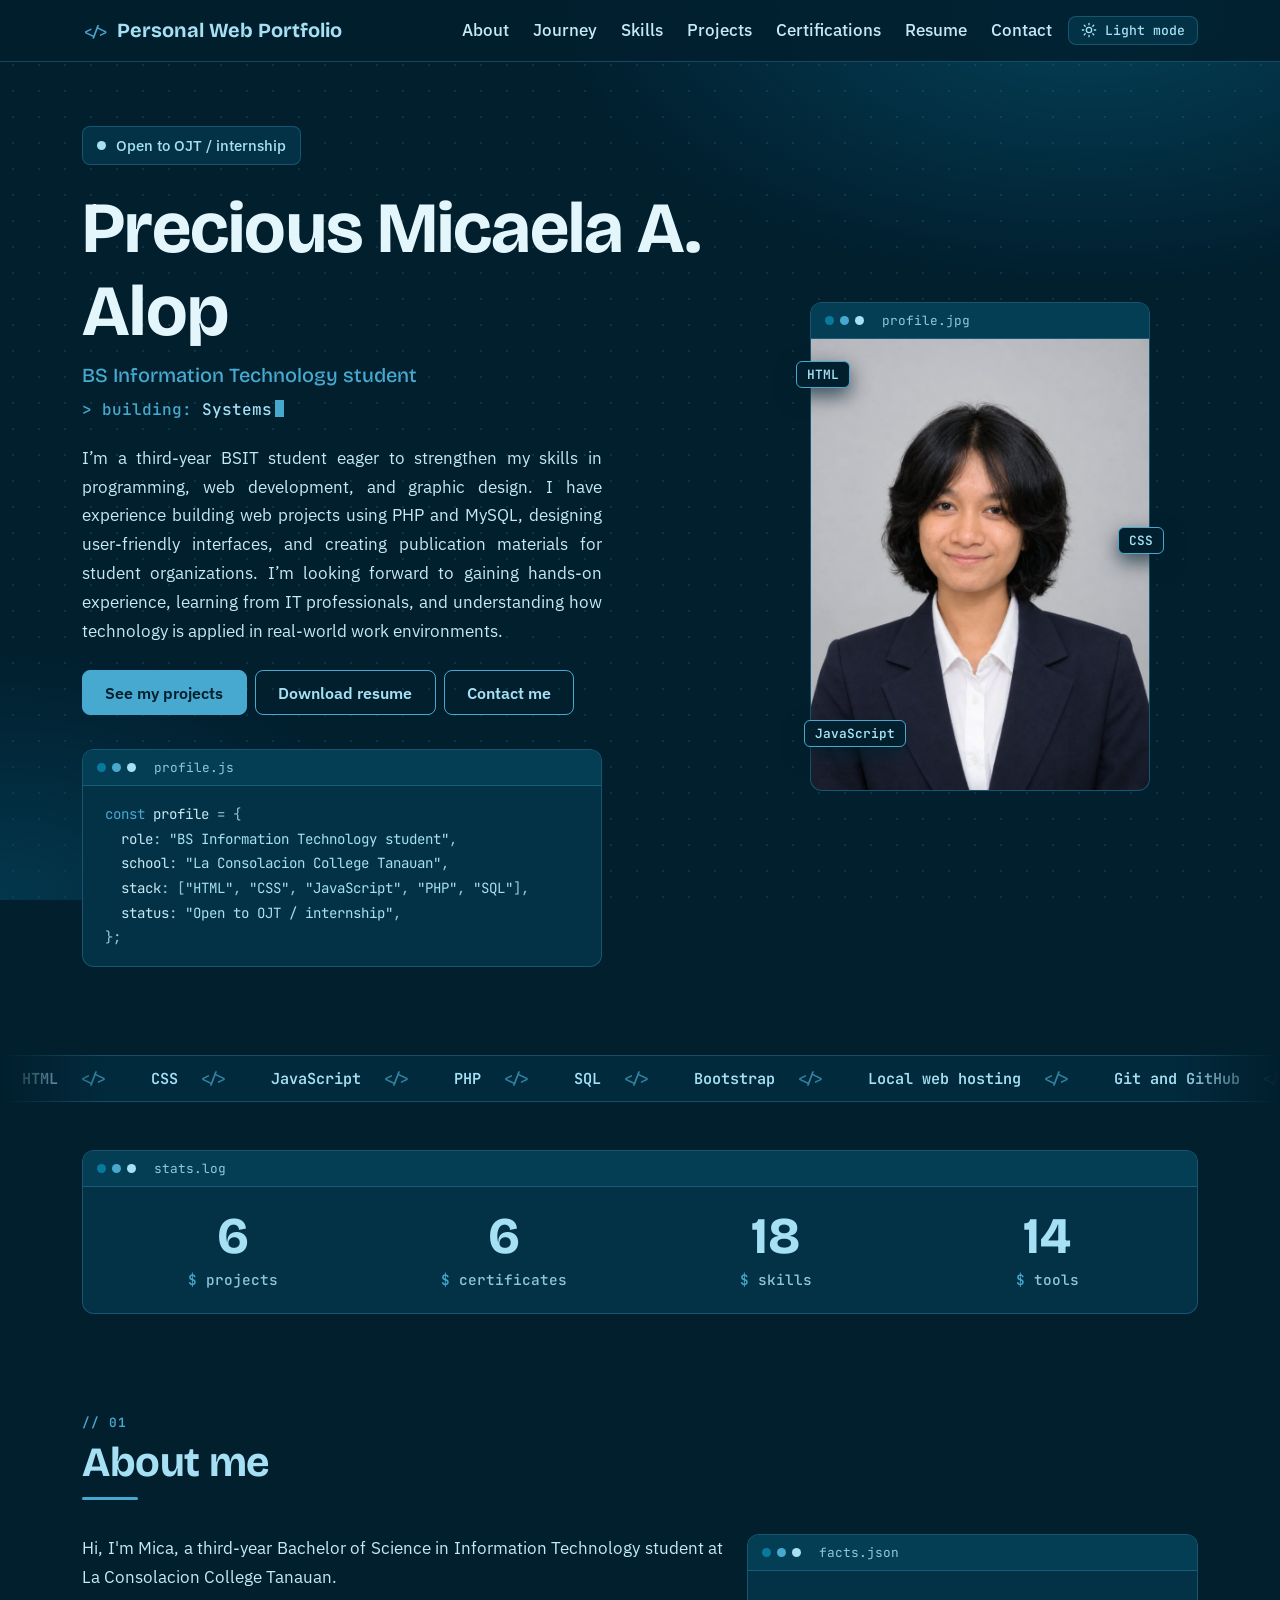
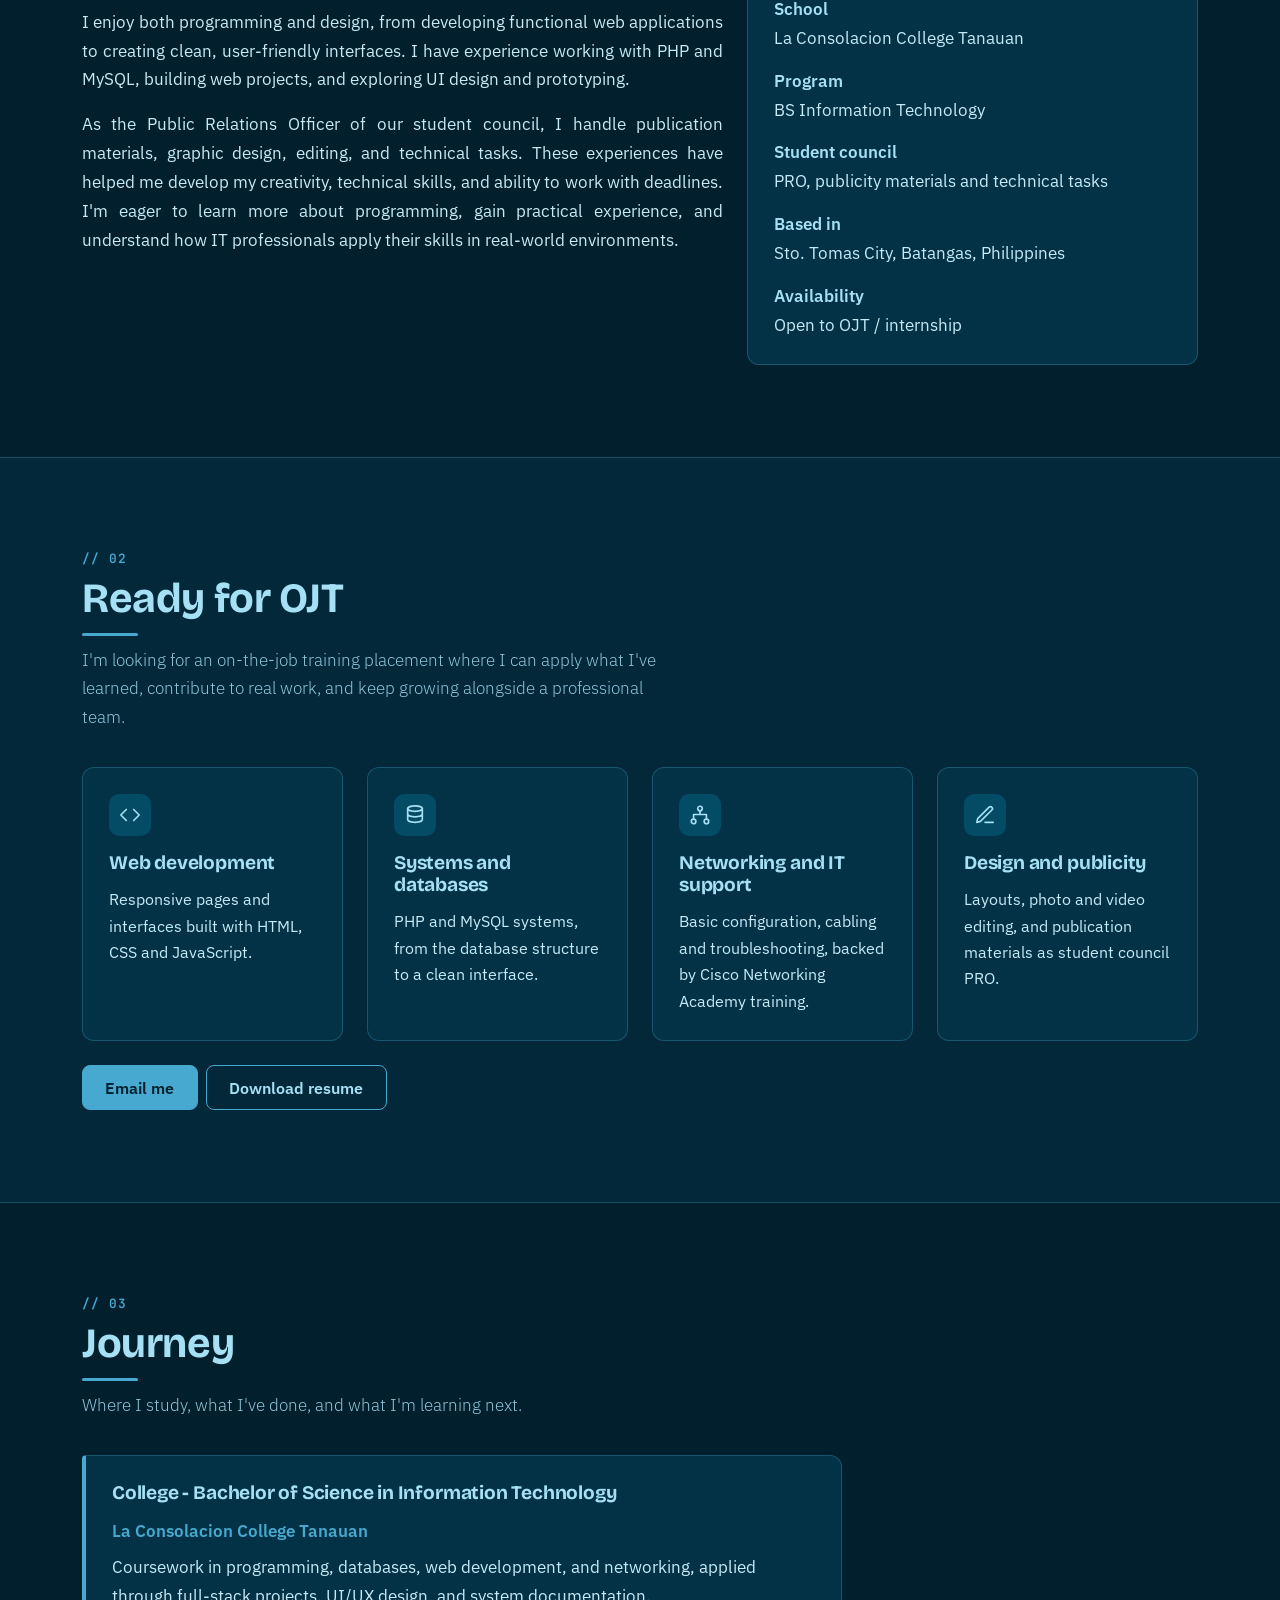
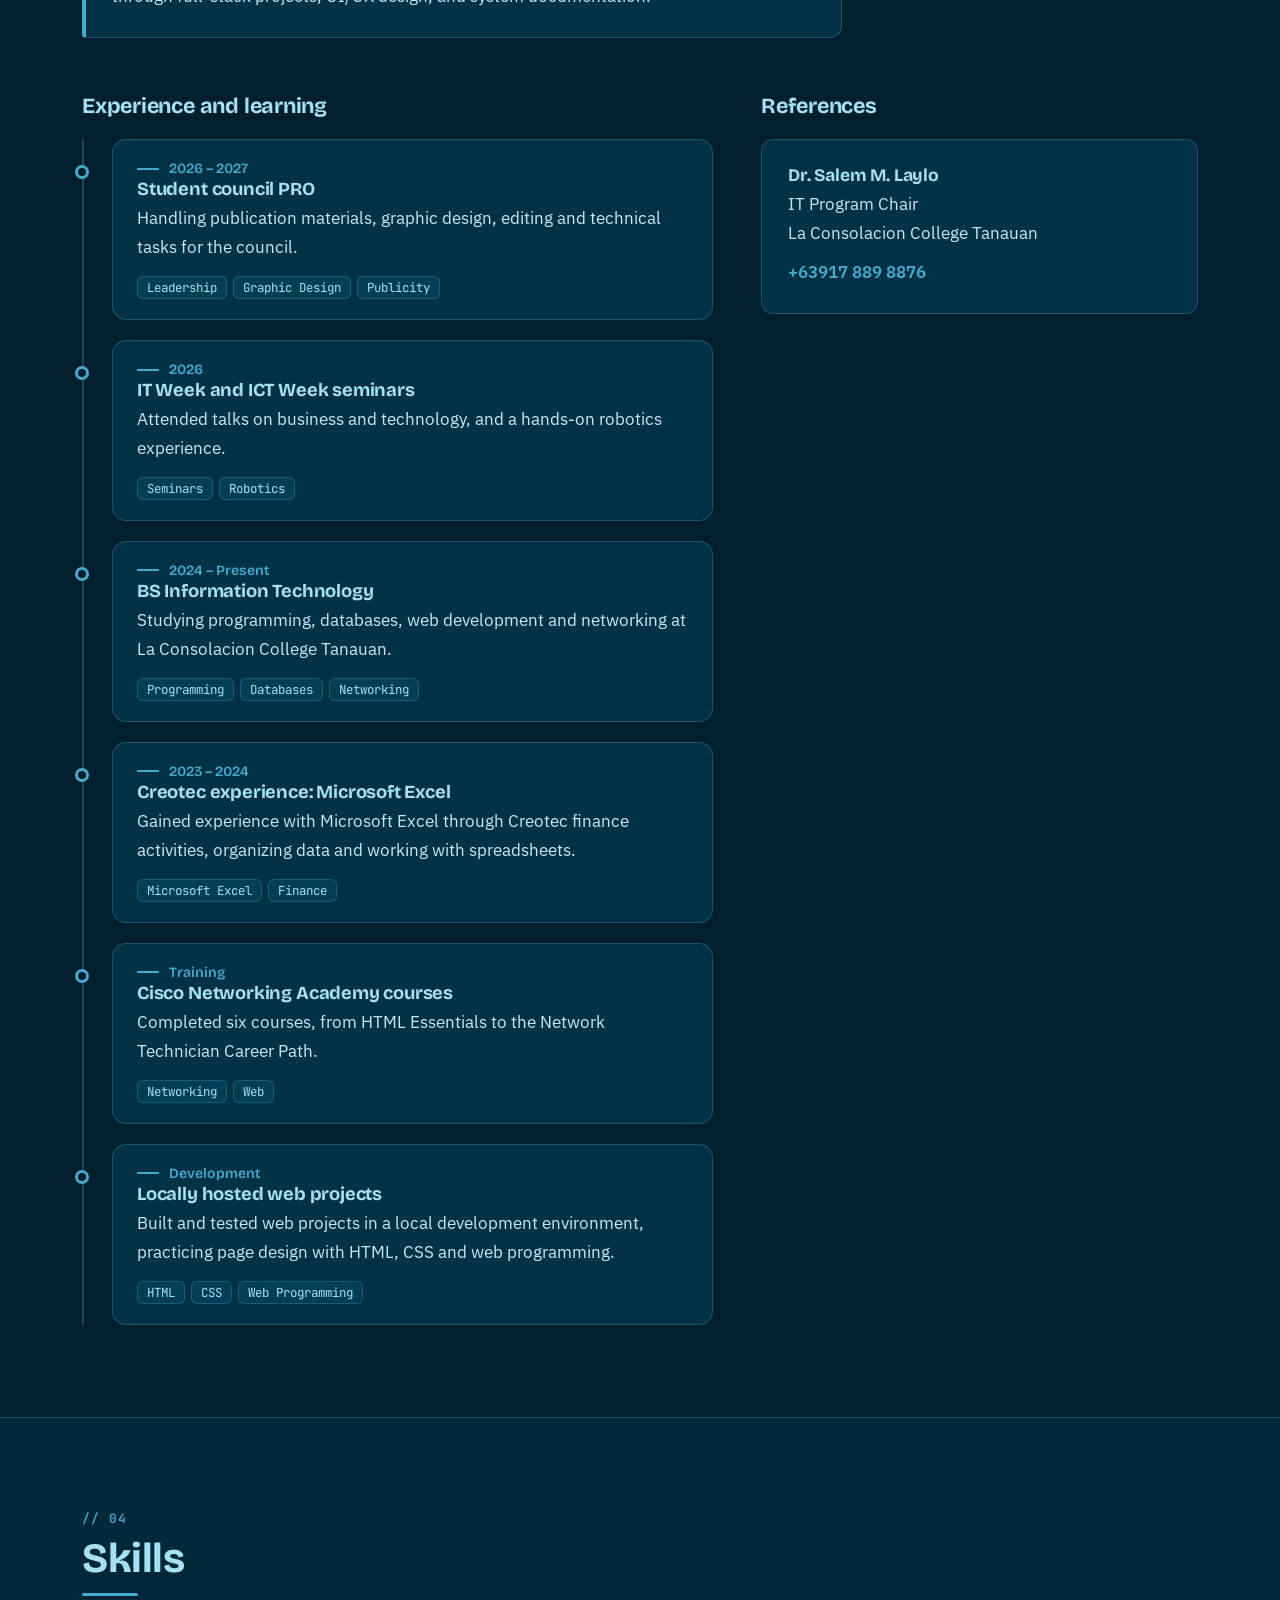
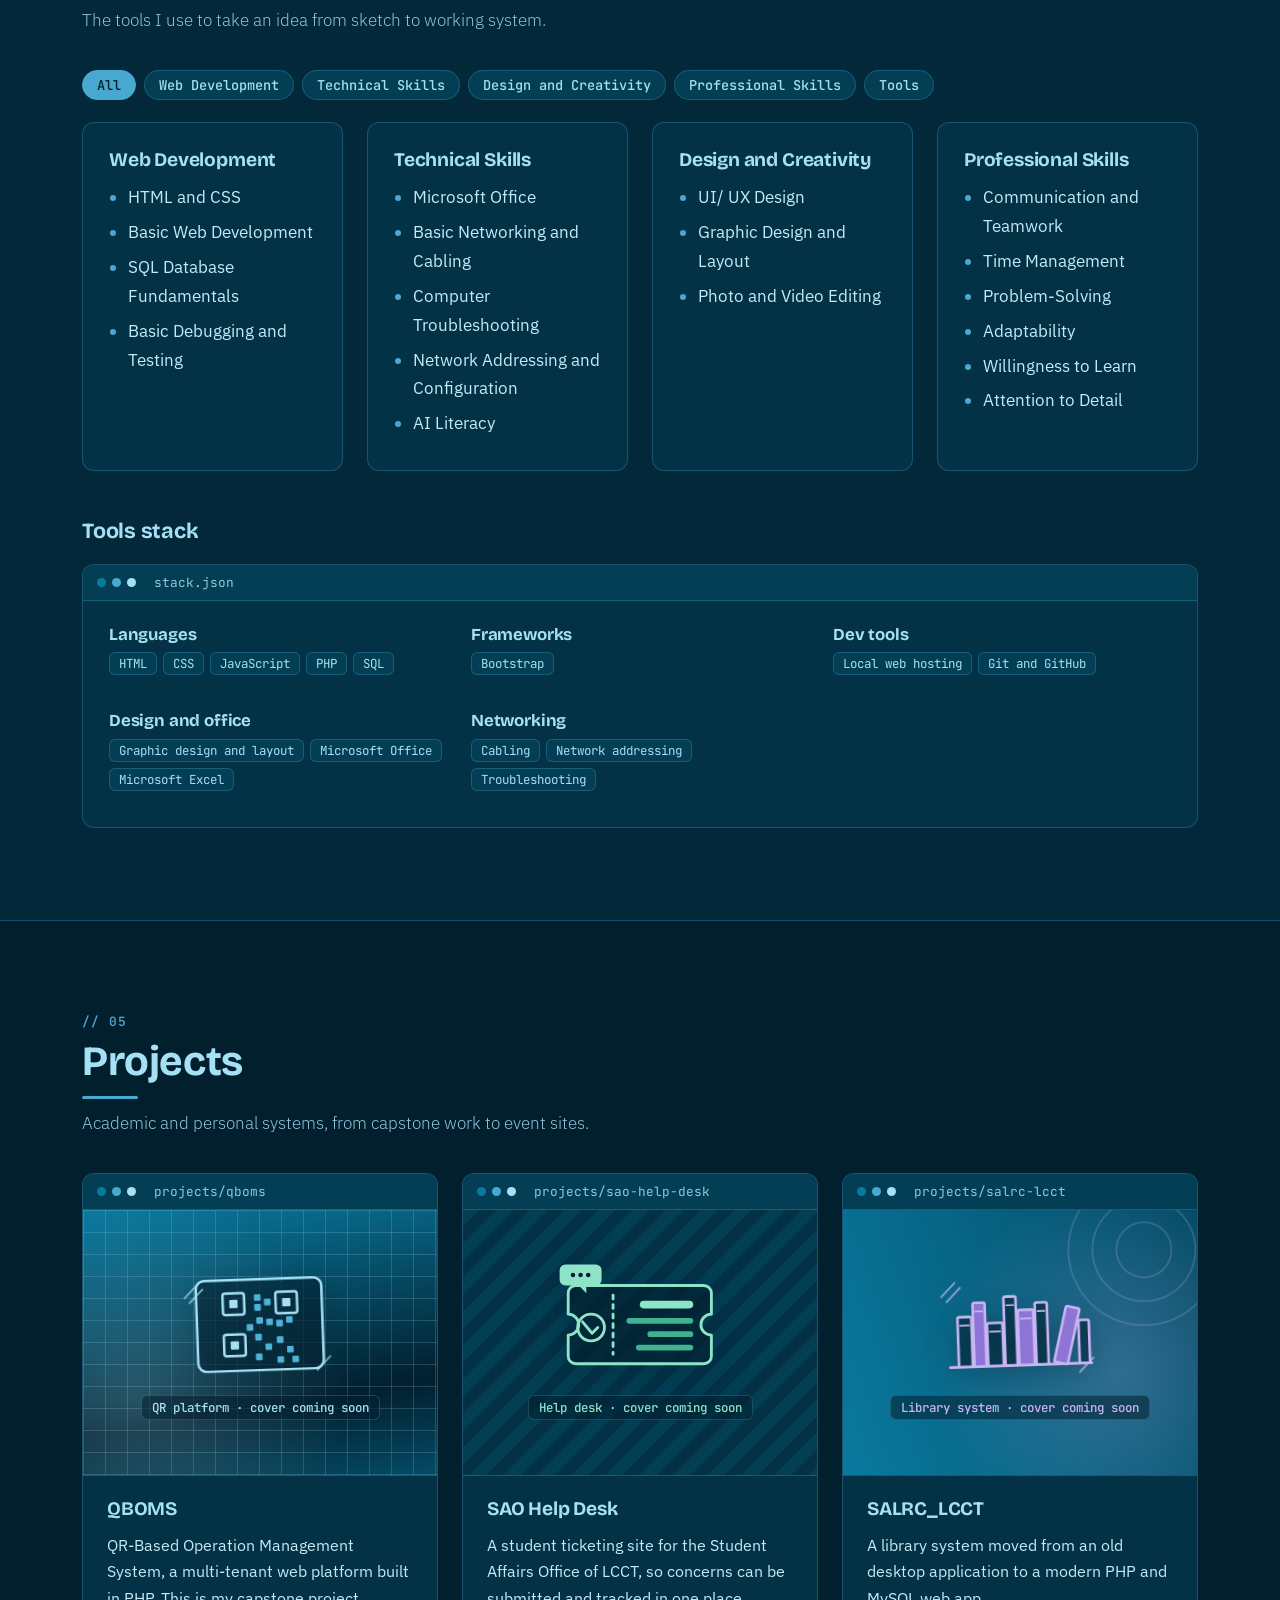
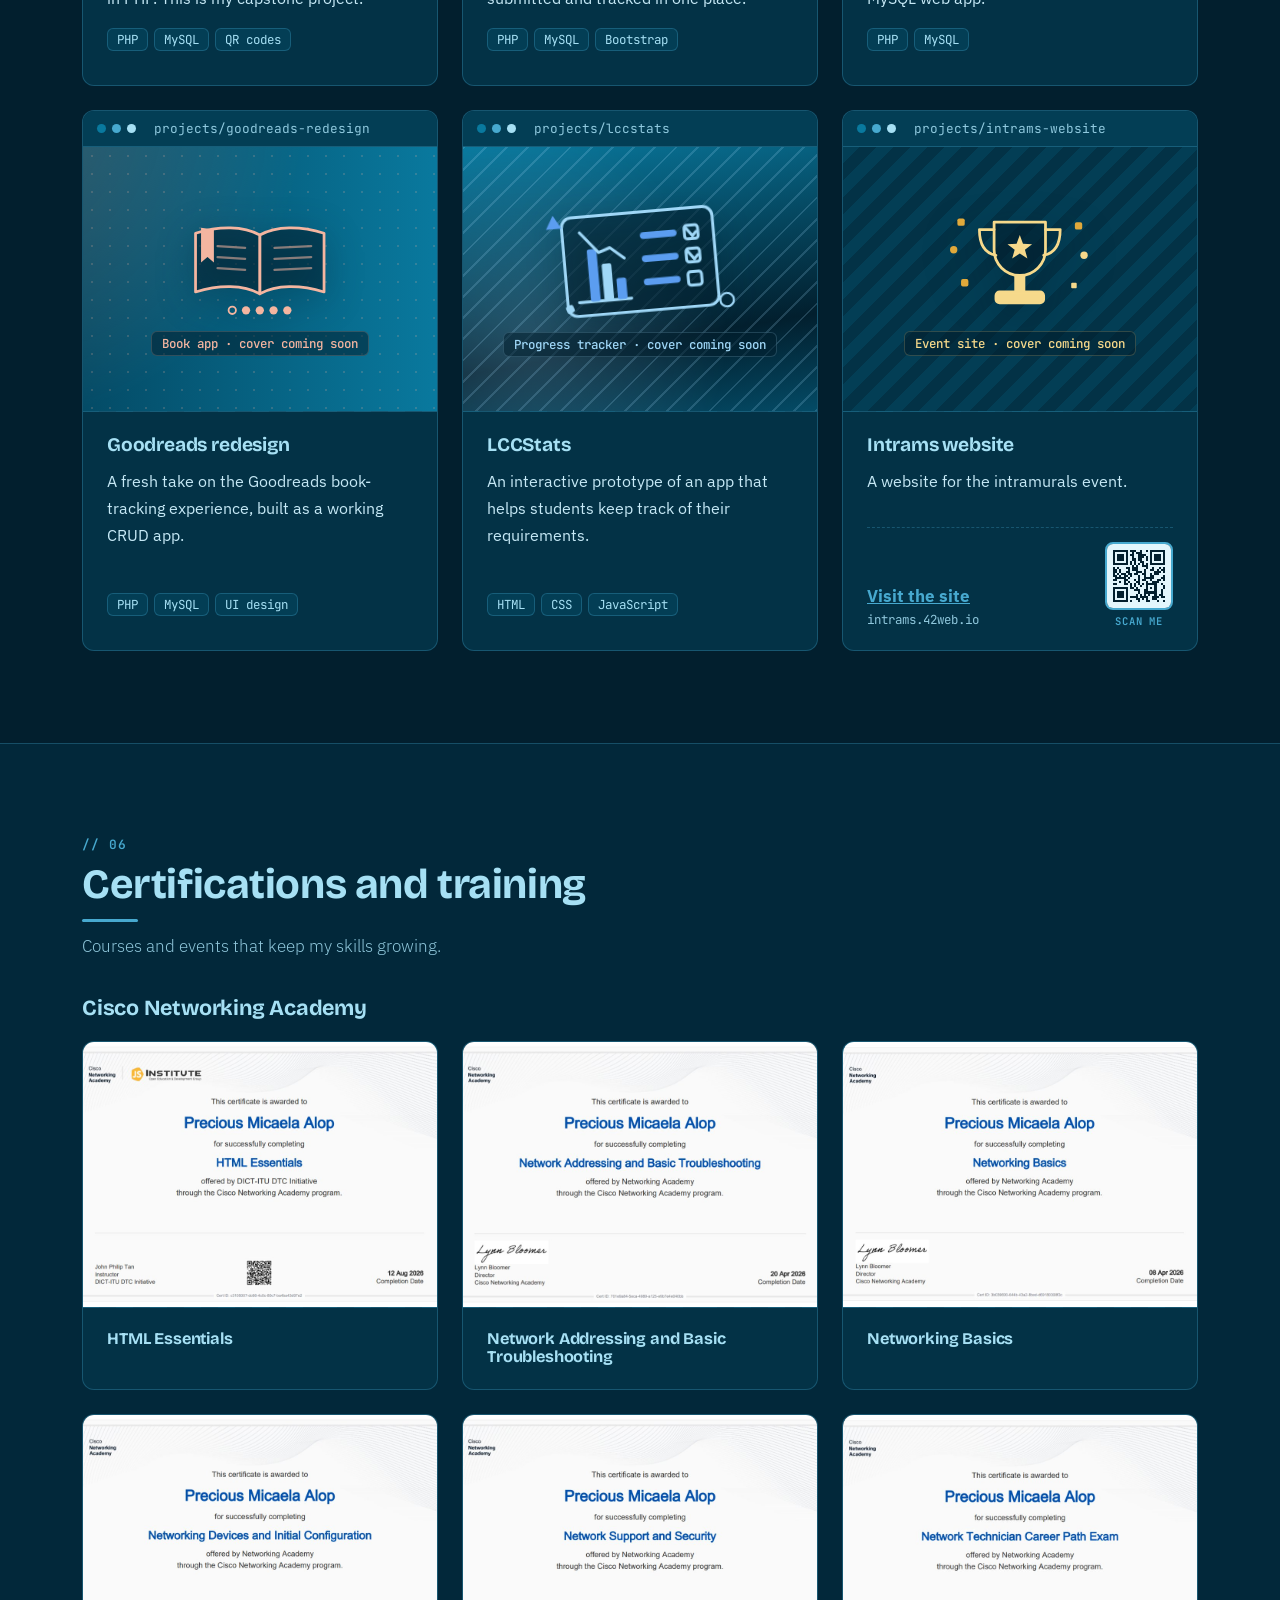
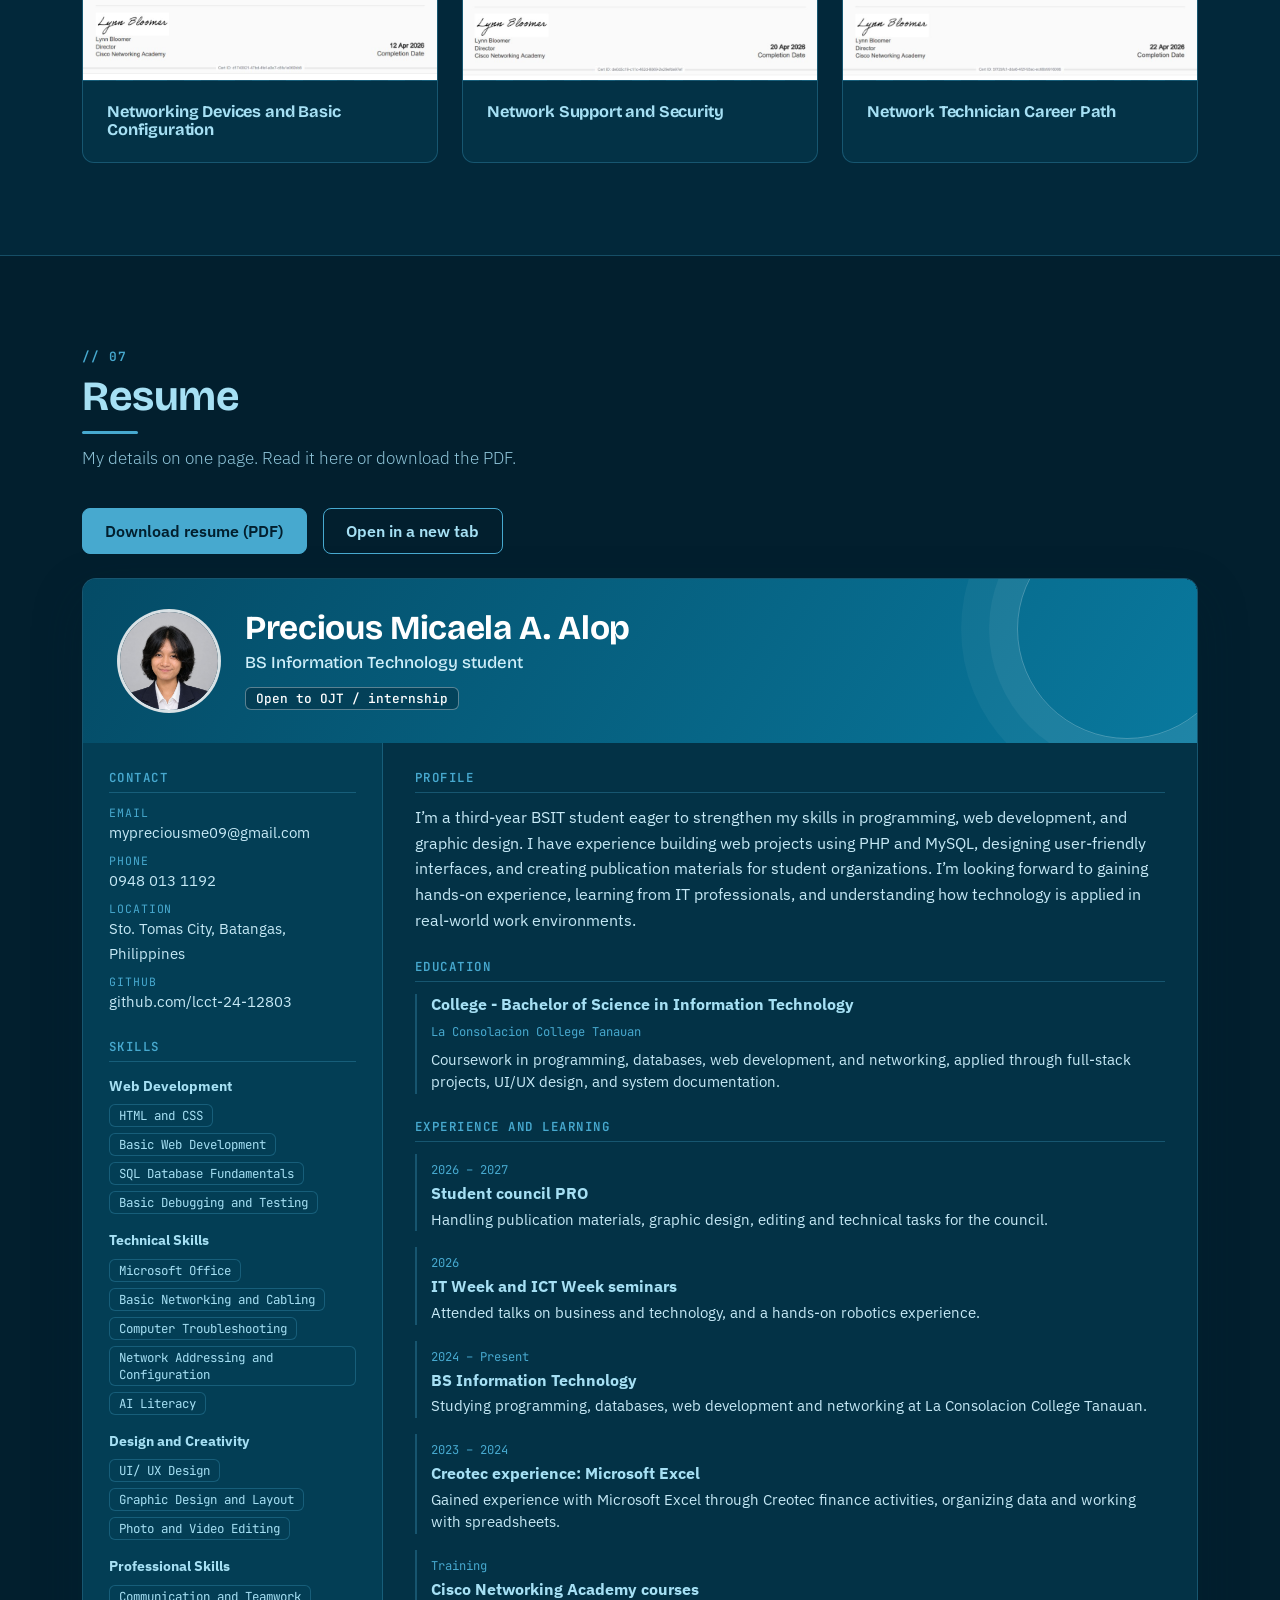
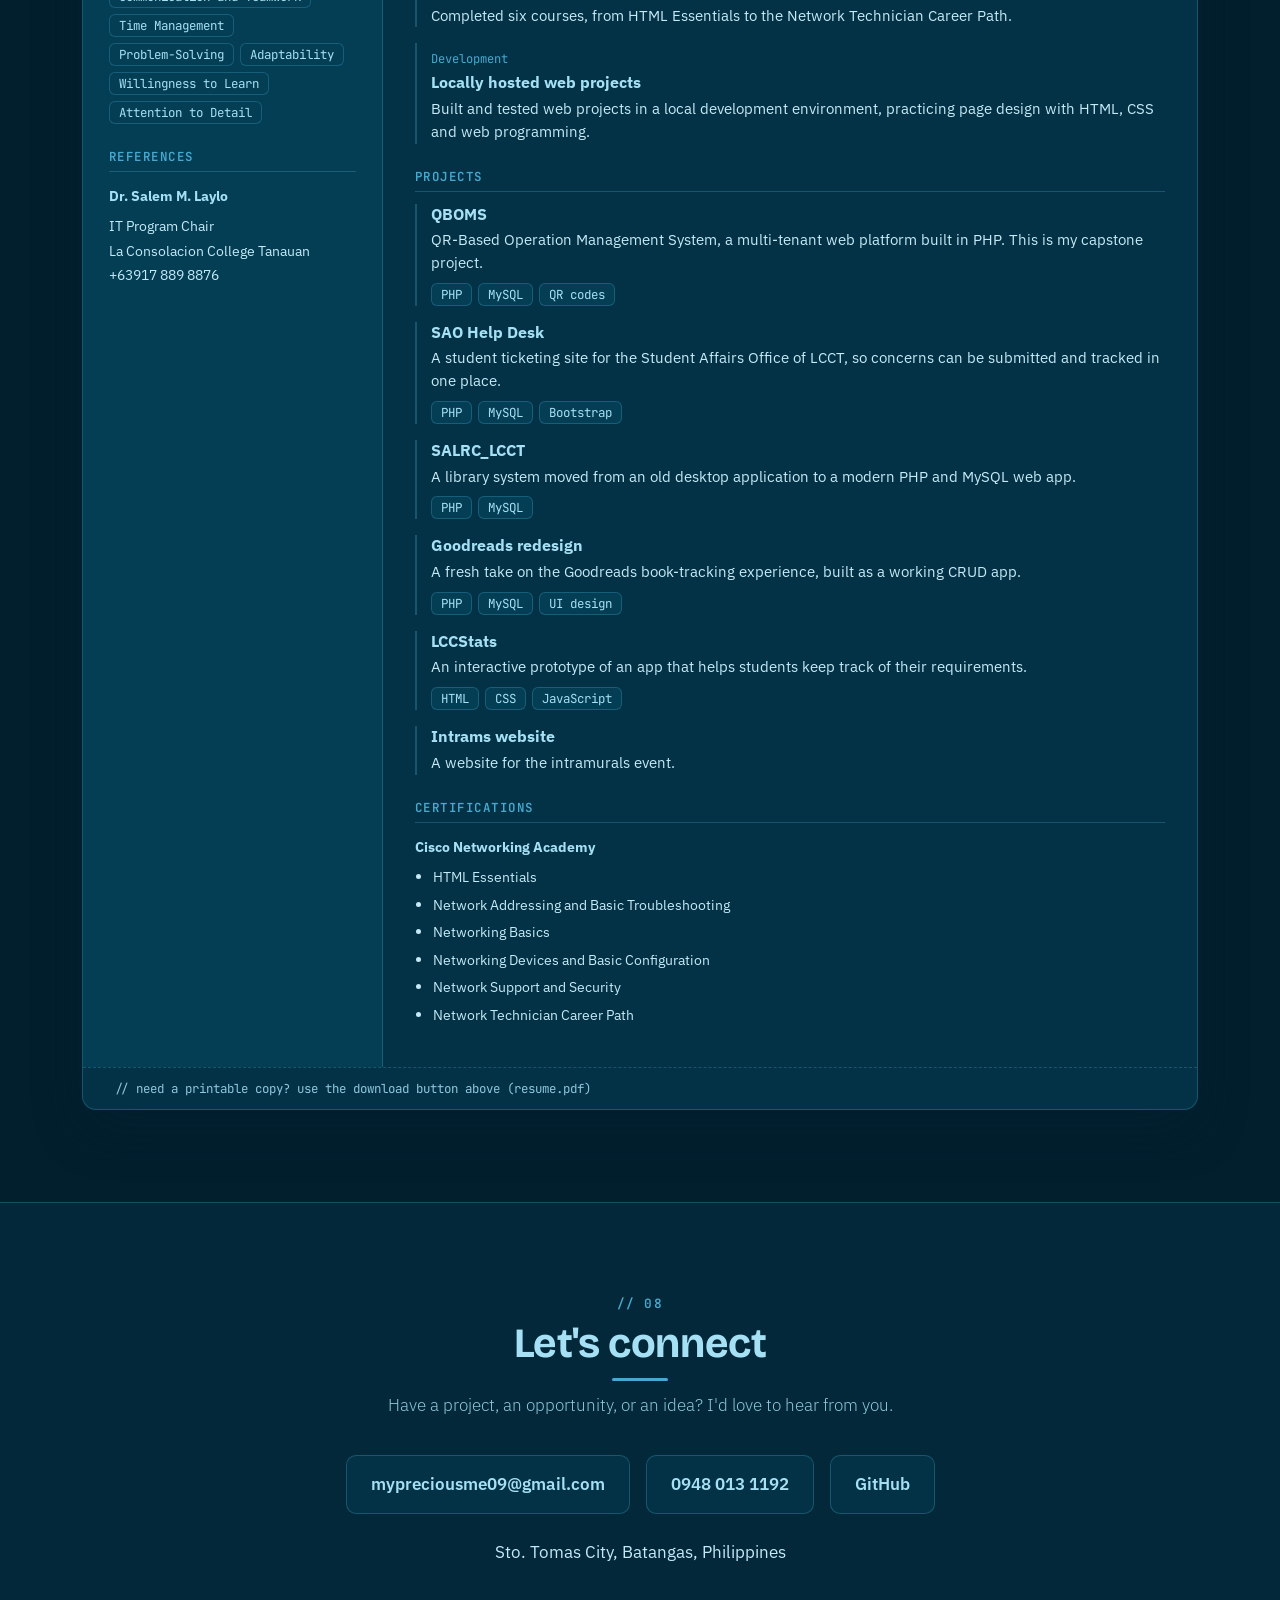
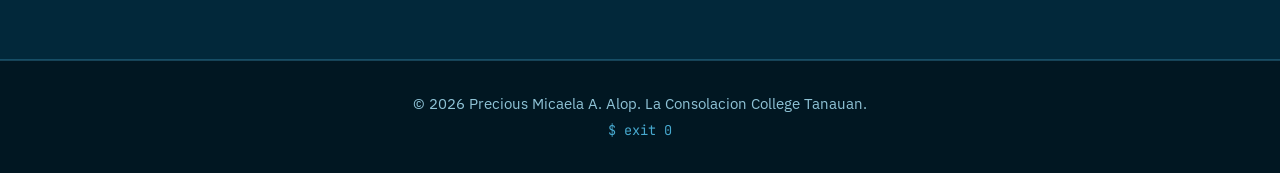
==== commit a730ec7c: "Update index.html" ====
--- a/index.html
+++ b/index.html
@@ -219,7 +219,34 @@
 .kbtn{display:inline-flex;align-items:center;gap:8px}
 .kbtn svg{width:16px;height:16px;stroke:currentColor;fill:none;stroke-width:2;stroke-linecap:round;stroke-linejoin:round}
 .kbtn .i-moon{display:none}html[data-theme=light] .kbtn .i-sun{display:none}html[data-theme=light] .kbtn .i-moon{display:block}
-.resume-frame{width:100%;height:min(78vh,820px);border:0;display:block;background:#fff}
+.rs{background:var(--panel);border:1px solid var(--line);border-radius:14px;overflow:hidden;box-shadow:0 20px 50px rgba(2,31,46,.28)}
+.rs-head{display:flex;align-items:center;gap:24px;padding:30px 34px;background:linear-gradient(120deg,var(--fresco),var(--mitchell));color:#fff;position:relative;overflow:hidden}
+.rs-head::after{content:"";position:absolute;right:-40px;top:-60px;width:220px;height:220px;border-radius:50%;border:1px solid rgba(255,255,255,.25);box-shadow:0 0 0 28px rgba(255,255,255,.05),0 0 0 56px rgba(255,255,255,.04)}
+.rs-ph{flex:none;position:relative;width:104px;height:104px;border-radius:50%;border:3px solid rgba(255,255,255,.85);background:rgba(2,31,46,.45);display:grid;place-items:center;font:700 2rem var(--head);color:#fff;overflow:hidden}
+.rs-ph img{position:absolute;inset:0;width:100%;height:100%;object-fit:cover;object-position:center 15%}
+.rs-head h3{color:#fff;font-size:clamp(1.5rem,3.2vw,2.1rem);margin:0 0 4px}
+.rs-role{font:500 1.05rem var(--head);color:#CFEFFA;margin:0 0 10px}
+.rs-st{display:inline-block;font:500 .8rem var(--mono);color:#fff;background:rgba(2,31,46,.4);border:1px solid rgba(255,255,255,.35);border-radius:6px;padding:2px 10px;margin:0}
+.rs-body{display:grid;grid-template-columns:300px 1fr}
+.rs-side{background:var(--panel2);border-right:1px solid var(--line);padding:26px}
+.rs-main{padding:26px 32px}
+.rs h4{font:600 .78rem var(--mono);letter-spacing:.12em;text-transform:uppercase;color:var(--mystic);border-bottom:1px solid var(--line);padding-bottom:6px;margin:0 0 12px}
+.rs section,.rs .rs-blk{padding:0;margin:0 0 24px}
+.rs .rs-blk:last-child{margin-bottom:0}
+.rs-ct{list-style:none;padding:0;margin:0;font-size:.92rem;display:grid;gap:8px}
+.rs-ct li{margin:0;overflow-wrap:anywhere}.rs-ct small{display:block;font:400 .72rem var(--mono);color:var(--mystic);text-transform:uppercase;letter-spacing:.08em}
+.rs-ct a{color:var(--text);text-decoration:none}.rs-ct a:hover{color:var(--vg);text-decoration:underline}
+.rs-g{margin-bottom:14px}.rs-g b{display:block;font-size:.9rem;color:var(--vg);margin-bottom:6px}
+.rs-g .chips{margin:0!important}
+.rs-it{margin-bottom:16px;padding-left:14px;border-left:2px solid var(--line)}.rs-it:last-child{margin-bottom:0}
+.rs-it b{display:block;color:var(--vg);font-size:1rem;line-height:1.35}
+.rs-it .w{font:400 .76rem var(--mono);color:var(--mystic)}
+.rs-it p{margin:4px 0 0;font-size:.92rem;line-height:1.55}
+.rs-it .chips{margin:8px 0 0!important}
+.rs-sum{margin:0;font-size:.98rem;line-height:1.65}
+.rs-cl{margin:0;padding-left:1.1rem;font-size:.9rem}.rs-cl li{margin-bottom:3px}
+.rs-foot{padding:12px 32px;border-top:1px dashed var(--line);font:400 .78rem var(--mono);color:var(--muted)}
+@media(max-width:767px){.rs-body{grid-template-columns:1fr}.rs-side{border-right:0;border-bottom:1px solid var(--line)}.rs-head{flex-direction:column;text-align:center;padding:26px 20px}.rs-main{padding:22px 20px}.rs-foot{padding:12px 20px}}
 /* light theme */
 html[data-theme=light]{--bg:#EEF7FB;--nav:rgba(238,247,251,.92);--panel:#fff;--panel2:#E3F1F8;--line:rgba(4,75,102,.2);--text:#173A4C;--muted:#41667A;--vg:#04435E;--mystic:#0A6F94}
 html[data-theme=light] body::before{background:radial-gradient(60% 45% at 85% 0,rgba(71,169,207,.22),transparent 70%),radial-gradient(45% 40% at 0 100%,rgba(166,224,244,.5),transparent 70%),radial-gradient(rgba(4,75,102,.1) 1px,transparent 1.2px) 0 0/26px 26px}
@@ -238,7 +265,7 @@
 .toast-lite.on{opacity:1;transform:translate(-50%,0)}
 .links button{background:var(--panel);border:1px solid var(--line);border-radius:10px;padding:14px 24px;font:inherit;font-weight:600;color:var(--vg);cursor:pointer;transition:border-color .25s}
 .links button:hover{border-color:var(--mystic)}
-@media(max-width:767px){.sl-btn{width:34px;height:34px}.resume-win{display:none}}
+@media(max-width:767px){.sl-btn{width:34px;height:34px}}
 @media(max-width:767px){section{padding:60px 0}.navbar-brand{font-size:1.1rem}.hero{padding:28px 0 48px;min-height:0;display:block}.shot-wrap{width:min(72%,250px)}.win-body{padding:18px}}
 @media(prefers-reduced-motion:reduce){html{scroll-behavior:auto}*,*::before{transition:none!important;animation:none!important}}
 </style>
@@ -331,9 +358,9 @@
 
 <section id="resume"><div class="container">
 <h2>Resume</h2>
-<p class="lead">My details on one page. Download a copy or read it right here.</p>
+<p class="lead">My details on one page. Read it here or download the PDF.</p>
 <div class="d-flex flex-wrap gap-3 mb-4"><a class="btn btn-navy" href="resume.pdf" download>Download resume (PDF)</a><a class="btn btn-outline-navy" href="resume.pdf" target="_blank" rel="noopener">Open in a new tab</a></div>
-<div class="win resume-win"><div class="win-bar">resume.pdf</div><iframe class="resume-frame" src="resume.pdf#view=FitH" title="Resume preview" loading="lazy"></iframe></div>
+<div class="rs" id="resumeSheet" aria-label="Resume preview"></div>
 </div></section>
 
 <section class="alt text-center" id="contact"><div class="container">
@@ -385,6 +412,7 @@
 $('edu').innerHTML='<h3>'+e(d.education.degree)+'</h3><p class="sub">'+e(d.education.school)+'</p><p class="mb-0"'+fs(d.education.textFmt)+'>'+e(d.education.text)+'</p>';
 $('timeline').innerHTML=(d.timeline||[]).map(t=>'<li><div class="tl-card"><span class="when">'+e(t.when)+'</span><h3>'+e(t.title)+'</h3><p>'+e(t.text)+'</p>'+(t.tags?'<ul class="chips">'+String(t.tags).split(',').map(s=>s.trim()).filter(Boolean).map(s=>'<li>'+e(s)+'</li>').join('')+'</ul>':'')+'</div></li>').join('');
 $('refs').innerHTML=(d.references||[]).map(r=>{const n=String(r.phone||'').replace(/\D/g,''),tl=n.startsWith('0')?'+63'+n.slice(1):'+'+n;return '<div class="box ref"><h3>'+e(r.name)+'</h3><p>'+e(r.role)+'</p><p>'+e(r.org)+'</p>'+(r.phone?'<p class="ph-no"><a href="tel:'+e(tl)+'">'+e(r.phone)+'</a></p>':'')+'</div>'}).join('');
+$('resumeSheet').innerHTML=resumeHtml(d);
 $('skillGrid').innerHTML=d.skills.map(g=>'<div class="col-sm-6 col-lg-3"><div class="box h-100"><h3>'+e(g.title)+'</h3><ul>'+g.items.map(x=>'<li>'+e(x)+'</li>').join('')+'</ul></div></div>').join('');
 $('toolGrid').innerHTML=(d.tools||[]).map(g=>'<div class="col-sm-6 col-lg-4"><h3 style="font-size:1.05rem">'+e(g.title)+'</h3><ul class="chips">'+g.items.map(x=>'<li>'+e(x)+'</li>').join('')+'</ul></div>').join('');
 CVN={};PROJ=d.projects;$('projGrid').innerHTML=PROJ.map(projCard).join('');
@@ -463,6 +491,23 @@
  return cvBuild(c[0]==='web'?'web':c[0],p.title,'p','Default cover for '+(p.title||'project')+' ('+c[2]+')',soon?c[2]+' · cover coming soon':'',false)}
 function certCover(c,soon){const txt=((c.group||'')+' '+(c.title||'')+' '+(c.sub||'')).toLowerCase(),k=CCATS.find(x=>x[1].test(txt))||['award',0,'Achievement'];
  return cvBuild(k[0],c.title,'c','Default cover for '+(c.title||'certificate')+' ('+k[2]+')','Certificate · '+k[2],soon)}
+function resumeHtml(d){
+ const w=d.name.trim().split(/\s+/),ini=(w[0][0]+(w.length>1?w[w.length-1][0]:'')).toUpperCase(),c=d.contact||{},
+  li=a=>a.map(x=>'<li>'+e(x)+'</li>').join(''),
+  tl=(d.timeline||[]).map(t=>'<div class="rs-it"><span class="w">'+e(t.when)+'</span><b>'+e(t.title)+'</b><p>'+e(t.text)+'</p></div>').join(''),
+  pr=(d.projects||[]).map(p=>'<div class="rs-it"><b>'+e(p.title)+'</b><p>'+e(p.desc)+'</p>'+(p.stack?'<ul class="chips">'+li(p.stack.split(',').map(x=>x.trim()).filter(Boolean))+'</ul>':'')+'</div>').join(''),
+  gs=[];(d.certs||[]).forEach(x=>{let g=gs.find(y=>y.n===x.group);if(!g)gs.push(g={n:x.group,l:[]});g.l.push(x)});
+ const ct=[['Email',c.email,c.email?'mailto:'+c.email:''],['Phone',c.phone,c.phone?'tel:'+String(c.phone).replace(/[^\d+]/g,''):''],['Location',c.location,''],['GitHub',c.github?String(c.github).replace(/^https?:\/\/(www\.)?/,''):'',c.github||'']].filter(x=>x[1]).map(x=>'<li><small>'+x[0]+'</small>'+(x[2]?'<a href="'+e(x[2])+'"'+(x[0]==='GitHub'?' target="_blank" rel="noopener"':'')+'>'+e(x[1])+'</a>':e(x[1]))+'</li>').join('');
+ return '<header class="rs-head"><div class="rs-ph"><span aria-hidden="true">'+e(ini)+'</span><img src="'+e(d.photo||'images/profile.jpg')+'" alt="" onerror="this.remove()"></div><div><h3>'+e(d.name)+'</h3><p class="rs-role">'+e(d.role)+'</p>'+(d.status?'<p class="rs-st">'+e(d.status)+'</p>':'')+'</div></header>'
+ +'<div class="rs-body"><aside class="rs-side"><div class="rs-blk"><h4>Contact</h4><ul class="rs-ct">'+ct+'</ul></div>'
+ +'<div class="rs-blk"><h4>Skills</h4>'+(d.skills||[]).map(g=>'<div class="rs-g"><b>'+e(g.title)+'</b><ul class="chips">'+li(g.items)+'</ul></div>').join('')+'</div>'
+ +((d.references||[]).length?'<div class="rs-blk"><h4>References</h4>'+d.references.map(r=>'<div class="rs-g"><b>'+e(r.name)+'</b><div style="font-size:.9rem">'+e(r.role)+'<br>'+e(r.org)+(r.phone?'<br>'+e(r.phone):'')+'</div></div>').join('')+'</div>':'')
+ +'</aside><div class="rs-main"><div class="rs-blk"><h4>Profile</h4><p class="rs-sum">'+e(d.intro)+'</p></div>'
+ +(d.education?'<div class="rs-blk"><h4>Education</h4><div class="rs-it"><b>'+e(d.education.degree)+'</b><span class="w">'+e(d.education.school)+'</span><p>'+e(d.education.text)+'</p></div></div>':'')
+ +(tl?'<div class="rs-blk"><h4>Experience and learning</h4>'+tl+'</div>':'')
+ +(pr?'<div class="rs-blk"><h4>Projects</h4>'+pr+'</div>':'')
+ +(gs.length?'<div class="rs-blk"><h4>Certifications</h4>'+gs.map(g=>'<div class="rs-g"><b>'+e(g.n)+'</b><ul class="rs-cl">'+g.l.map(x=>'<li>'+e(x.title)+(x.sub?' ('+e(x.sub)+')':'')+'</li>').join('')+'</ul></div>').join('')+'</div>':'')
+ +'</div></div><div class="rs-foot">// need a printable copy? use the download button above (resume.pdf)</div>'}
 function projCard(p,i){
  const pics=picsOf(p),n=pics.length,link=normLink(p.link),slug=p.title.toLowerCase().replace(/[^a-z0-9]+/g,'-'),qr=link?qrSvg(link,3):'';
  let ph='<div class="ph slider'+(n>1?' multi':'')+'" data-n="'+n+'">'+coverHtml(p,!n);
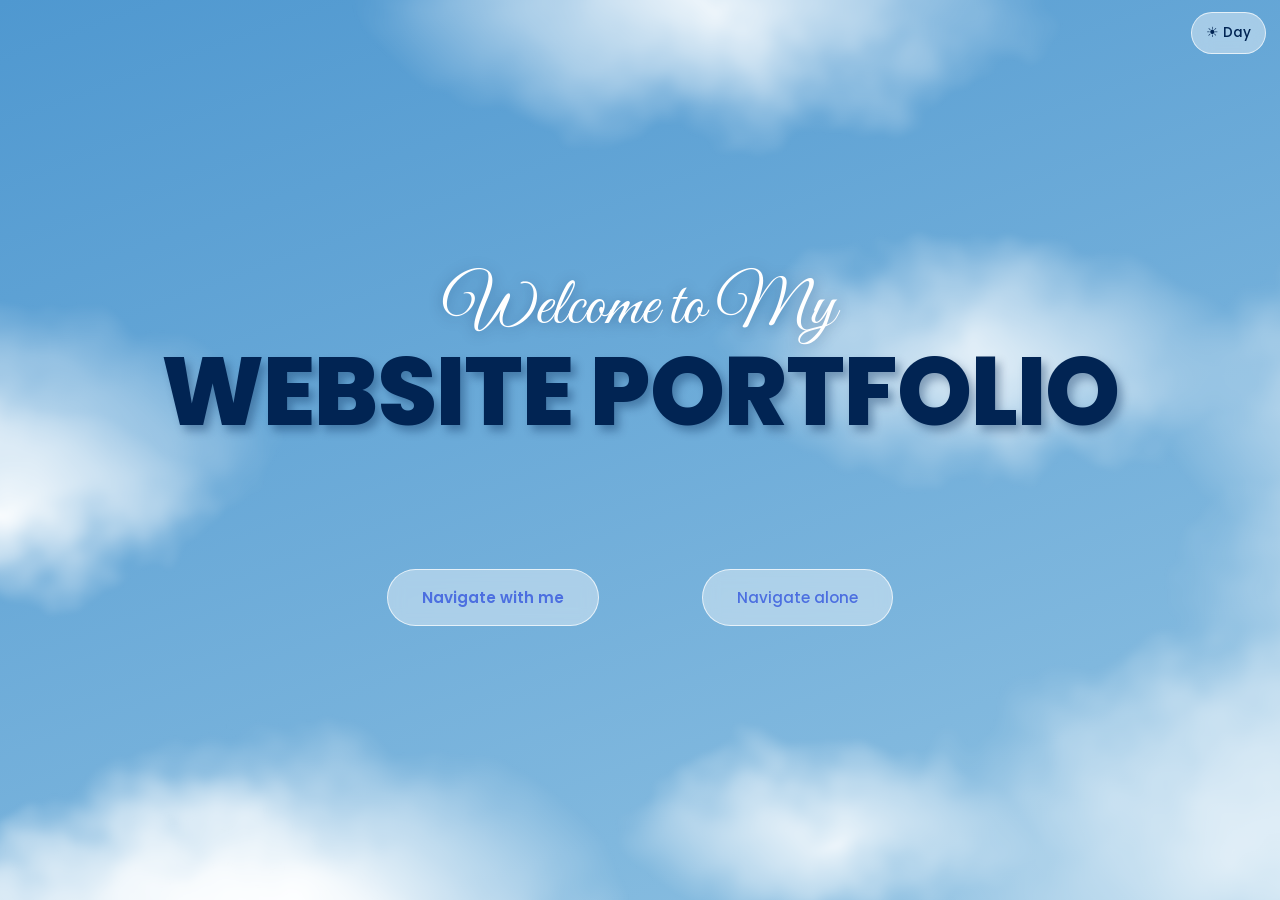
==== commit 4b349dbb: "update css style to cloud-like" ====
--- a/index.html
+++ b/index.html
@@ -2,592 +2,186 @@
 <html lang="en">
 <head>
 <meta charset="utf-8">
-<meta name="viewport" content="width=device-width, initial-scale=1">
-<title>Personal Web Portfolio | Precious Micaela Alop</title>
-<meta name="description" content="Portfolio of Precious Micaela Alop, BSIT student at La Consolacion College Tanauan: web systems, UI design, and publicity materials.">
-<meta name="theme-color" content="#021F2E">
-<script>try{if(localStorage.getItem("portfolioTheme")==="light")document.documentElement.setAttribute("data-theme","light")}catch(e){}</script>
-<link href="https://cdn.jsdelivr.net/npm/bootstrap@5.3.3/dist/css/bootstrap.min.css" rel="stylesheet">
-<link href="https://fonts.googleapis.com/css2?family=Bricolage+Grotesque:opsz,wght@12..96,500;12..96,700&family=IBM+Plex+Sans:ital,wght@0,400;0,500;0,600;1,400&family=JetBrains+Mono:wght@400;600&display=swap" rel="stylesheet">
+<meta name="viewport" content="width=device-width,initial-scale=1">
+<title>Personal Web Portfolio</title>
+<link href="https://fonts.googleapis.com/css2?family=Great+Vibes&family=Poppins:wght@400;500;600;800&display=swap" rel="stylesheet">
+<script>try{if(localStorage.getItem('portfolioSky')==='night')document.documentElement.setAttribute('data-theme','night')}catch(x){}</script>
 <style>
-/* Palette: Fresco Blue, Mitchell Blue, Oxford by Night, Mystic Blue, Van Gogh Blue */
-:root{--oxford:#021F2E;--fresco:#044B66;--mitchell:#09799E;--mystic:#47A9CF;--vg:#A6E0F4;
---bg:#021F2E;--nav:rgba(2,31,46,.88);--panel:#033246;--panel2:#033E55;--line:rgba(71,169,207,.3);--text:#C6E9F6;--muted:rgba(166,224,244,.86);
---head:'Bricolage Grotesque',Georgia,sans-serif;--sans:'IBM Plex Sans',system-ui,sans-serif;--mono:'JetBrains Mono',ui-monospace,Consolas,monospace}
-html{scroll-behavior:smooth;scroll-padding-top:72px;background:var(--bg)}
-body{font:17px/1.7 var(--sans);color:var(--text);background:transparent}
-body::before{content:"";position:fixed;inset:0;z-index:-1;pointer-events:none;
-background:radial-gradient(60% 45% at 85% 0,rgba(9,121,158,.38),transparent 70%),radial-gradient(45% 40% at 0 100%,rgba(4,75,102,.55),transparent 70%),radial-gradient(rgba(71,169,207,.16) 1px,transparent 1.2px) 0 0/26px 26px}
-h1,h2,h3,h4{font-family:var(--head);color:var(--vg);font-weight:700;line-height:1.15;letter-spacing:-.01em}
-a{color:var(--mystic)}a:hover{color:var(--vg)}
-section{padding:92px 0}
-.alt{background:rgba(3,50,70,.5);border-block:1px solid var(--line)}
-h2{font-size:clamp(1.9rem,4vw,2.6rem);margin-bottom:10px}
-.lead{font-size:1.05rem;max-width:60ch;margin-bottom:36px;color:var(--muted)}
-.navbar{background:var(--nav);backdrop-filter:blur(10px);border-bottom:1px solid var(--line)}
-.navbar-brand{font:700 1.25rem var(--head);color:var(--vg)}
-.navbar-brand:hover{color:var(--vg)}
-.navbar-brand .tag{font:600 .9rem var(--mono);color:var(--mystic);margin-right:8px}
-.nav-link{font-weight:500;color:var(--text)}
-.nav-link:hover{color:var(--vg)}
-.navbar-toggler{border-color:var(--line)}
-/* editor windows */
-.win{background:var(--panel);border:1px solid var(--line);border-radius:12px;overflow:hidden}
-.win-bar{display:flex;align-items:center;padding:9px 14px;background:var(--panel2);border-bottom:1px solid var(--line);font:400 .8rem var(--mono);color:var(--muted)}
-.win-bar::before{content:"";flex:none;width:9px;height:9px;border-radius:50%;background:var(--mitchell);box-shadow:15px 0 0 var(--mystic),30px 0 0 var(--vg);margin-right:48px}
-.win-body{padding:24px 26px}
-.code{margin:0;font:400 .88rem/1.75 var(--mono);color:var(--text);white-space:pre-wrap;overflow-wrap:anywhere}
-.code .k{color:var(--mystic)}.code .s{color:var(--vg)}.code .p{color:var(--muted)}
-/* hero */
-.hero{padding:64px 0 88px;min-height:calc(100vh - 64px);display:flex;align-items:center}
-.hero .container{width:100%}
-.hero h1{font-size:clamp(2.6rem,6.2vw,4.5rem);color:#E3F6FC;margin-bottom:10px}
-.role{font:500 1.25rem var(--head);color:var(--mystic);margin-bottom:18px}
-.status{display:inline-flex;align-items:center;gap:10px;border:1px solid var(--line);background:var(--panel);border-radius:8px;padding:6px 14px;font-weight:500;font-size:.92rem;color:var(--vg);margin-bottom:22px}
-.status::before{content:"";width:9px;height:9px;border-radius:50%;background:var(--vg);box-shadow:0 0 0 0 rgba(166,224,244,.6);animation:ping 2.4s ease-out infinite}
-@keyframes ping{70%{box-shadow:0 0 0 9px rgba(166,224,244,0)}100%{box-shadow:0 0 0 0 rgba(166,224,244,0)}}
-.hero .win.mini{max-width:520px;margin-top:34px}
-.hero .win.mini .win-body{padding:16px 22px}
-[data-zoom]{cursor:zoom-in}
-.shot-wrap{position:relative;width:min(100%,340px);margin:0 auto}.shot{width:100%}
-.shot .pic{position:relative;aspect-ratio:3/4;background:linear-gradient(160deg,var(--fresco),var(--mitchell));display:grid;place-items:center;align-content:center;gap:6px}
-.shot .pic img{position:absolute;inset:0;z-index:1;width:100%;height:100%;object-fit:cover;object-position:center 15%;display:block}
-.shot .av-art{position:absolute;left:50%;bottom:0;width:80%;height:auto;transform:translateX(-50%);z-index:0}
-.shot #initials{position:absolute;top:14px;left:14px;z-index:0;font:700 1rem var(--mono);color:var(--vg);padding:3px 10px;border:1px solid var(--line);border-radius:6px;background:rgba(2,31,46,.55)}
-.shot .ph-note{position:absolute;bottom:12px;left:50%;transform:translateX(-50%);z-index:0;white-space:nowrap;font:400 .8rem var(--mono);color:var(--vg);background:rgba(2,31,46,.6);border:1px solid var(--line);border-radius:6px;padding:2px 10px}
-.modal-title{font-family:var(--head);color:var(--vg)}
-.modal-content{background:var(--oxford);border-radius:14px;border:1px solid var(--line)}
-#imgBig{max-width:100%;max-height:80vh;object-fit:contain;border-radius:8px}
-#aboutText p:last-child{margin-bottom:0}
-/* buttons */
-.btn-navy,.btn-outline-navy{--bs-btn-border-radius:8px;--bs-btn-padding-x:1.4rem;--bs-btn-padding-y:.6rem;--bs-btn-font-weight:600;--bs-btn-border-color:var(--mystic);--bs-btn-hover-border-color:var(--vg);--bs-btn-active-border-color:var(--vg)}
-.btn-navy{--bs-btn-bg:var(--mystic);--bs-btn-color:var(--oxford);--bs-btn-hover-bg:var(--vg);--bs-btn-hover-color:var(--oxford);--bs-btn-active-bg:var(--vg);--bs-btn-active-color:var(--oxford)}
-.btn-outline-navy{--bs-btn-bg:transparent;--bs-btn-color:var(--vg);--bs-btn-hover-bg:var(--fresco);--bs-btn-hover-color:#fff;--bs-btn-active-bg:var(--fresco);--bs-btn-active-color:#fff}
-.btn{transition:background-color .2s,color .2s,border-color .2s}
-/* boxes and cards */
-.box{background:var(--panel);border:1px solid var(--line);border-radius:12px;padding:26px}
-.facts dt{font-weight:600;color:var(--vg)}
-.facts dd{margin:0 0 14px;color:var(--text)}
-.facts dd:last-child{margin:0}
-.box h3,.card h3{font-size:1.2rem;margin-bottom:12px}
-.box ul,.card ul{padding-left:1.2rem;margin:0}
-.box li::marker,.card li::marker{color:var(--mystic)}
-.box li,.card li{margin-bottom:6px}
-.card{border:1px solid var(--line);border-radius:12px;background:var(--panel);overflow:hidden;color:var(--text)}
-.card-body{padding:22px 24px}
-.card p{font-size:.98rem}
-.edu{border-left:4px solid var(--mystic);border-radius:4px 12px 12px 4px}
-.edu .sub{color:var(--mystic);font-weight:600;margin-bottom:8px}
-.ph{aspect-ratio:4/3;border-bottom:1px solid var(--line);background:repeating-linear-gradient(135deg,var(--panel2),var(--panel2) 12px,var(--panel) 12px,var(--panel) 24px);display:grid;place-items:center;position:relative;overflow:hidden;color:var(--muted);font:400 .82rem var(--mono)}
-.ph img{position:absolute;inset:0;z-index:2;width:100%;height:100%;object-fit:cover;transition:transform .5s ease}
-.card:hover .ph img{transform:scale(1.04)}
-.chips{display:flex;flex-wrap:wrap;gap:6px;list-style:none;padding:0!important;margin:0 0 12px!important}
-.chips li{margin:0;font:400 .78rem var(--mono);color:var(--vg);background:var(--panel2);border:1px solid var(--line);border-radius:6px;padding:2px 9px}
-.card .chips{margin-top:auto!important}
-.cert h4{font-size:1.02rem;margin:0}
-.cert small{color:var(--mystic);font-weight:600}
-.sub-h{font-size:1.35rem;margin:8px 0 20px}
-.card,.box,.links a{transition:border-color .25s}
-.card:hover,.links a:hover{border-color:var(--mystic)}
-/* OJT */
-.ojt-ico{width:42px;height:42px;border-radius:10px;background:var(--fresco);display:grid;place-items:center;margin-bottom:16px}
-.ojt-ico svg{width:22px;height:22px;stroke:var(--vg);fill:none;stroke-width:1.8;stroke-linecap:round;stroke-linejoin:round}
-.ojt-card p{margin:0;font-size:.97rem}
-/* journey */
-.tl{list-style:none;margin:0;padding:0 0 0 28px;border-left:2px solid var(--line)}
-.tl>li{position:relative;padding-bottom:30px;margin:0}
-.tl>li:last-child{padding-bottom:0}
-.tl>li::before{content:"";position:absolute;left:-37px;top:7px;width:14px;height:14px;border-radius:50%;background:var(--bg);border:3px solid var(--mystic)}
-.tl .when{font:600 .82rem var(--mono);color:var(--mystic)}
-.tl h3{font-size:1.15rem;margin:2px 0 4px}
-.tl p{margin:0;max-width:62ch}
-.ref h3{font-size:1.1rem;margin-bottom:4px}
-.ref p{margin:0}
-.ref .ph-no{margin-top:10px;font-weight:600}
-.ref .ph-no a{text-decoration:none}
-/* contact */
-.links a{overflow-wrap:anywhere;background:var(--panel);border:1px solid var(--line);border-radius:10px;padding:14px 24px;text-decoration:none;font-weight:600;color:var(--vg)}
-footer{background:#011722;border-top:1px solid var(--line);color:var(--muted);text-align:center;padding:30px 24px;font-size:.95rem}
-
-.cursor-glow{position:fixed;left:-260px;top:-260px;width:520px;height:520px;border-radius:50%;pointer-events:none;z-index:5;opacity:0;transition:opacity .5s;background:radial-gradient(circle,rgba(166,224,244,.15),rgba(71,169,207,.07) 40%,transparent 68%);will-change:transform}.cursor-glow.on{opacity:1}
-.typed{font:500 1rem var(--mono);color:var(--vg);margin:-6px 0 18px;min-height:1.7em}
-.typed::before{content:"> building: ";color:var(--mystic)}
-.typed::after{content:"";display:inline-block;width:9px;height:1.05em;background:var(--mystic);margin-left:3px;vertical-align:-.15em;animation:blink 1s steps(1) infinite}
-@keyframes blink{50%{opacity:0}}
-.fchip{position:absolute;z-index:3;font:600 .8rem var(--mono);color:var(--vg);background:var(--bg);border:1px solid var(--mystic);border-radius:6px;padding:4px 10px;box-shadow:0 8px 20px rgba(2,31,46,.7);animation:float 5s ease-in-out infinite}
-@keyframes float{50%{transform:translateY(-10px)}}
-.card>.win-bar{border-radius:0}
-
-.tl>li{padding-bottom:20px}.tl>li::before{top:26px}
-.tl-card{background:var(--panel);border:1px solid var(--line);border-radius:14px;padding:20px 24px;transition:border-color .25s,transform .3s}
-.tl-card:hover{border-color:var(--mystic);transform:translateX(4px)}
-.tl .when{display:flex;align-items:center;gap:10px;font:600 .88rem var(--head);color:var(--mystic)}
-.tl .when::before{content:"";width:22px;height:2px;background:var(--mystic);transition:width .3s}
-.tl-card:hover .when::before{width:40px}
-.tl .chips{margin:14px 0 0!important}
-
-@keyframes rise{from{opacity:0;transform:translateY(22px)}}
-.hero .col-md-7>*{animation:rise .8s cubic-bezier(.2,.7,.2,1) both}
-.hero .col-md-7>:nth-child(2){animation-delay:.08s}.hero .col-md-7>:nth-child(3){animation-delay:.16s}.hero .col-md-7>:nth-child(4){animation-delay:.24s}.hero .col-md-7>:nth-child(5){animation-delay:.32s}.hero .col-md-7>:nth-child(6){animation-delay:.4s}.hero .col-md-7>:nth-child(7){animation-delay:.48s}
-.hero .shot-wrap{animation:rise 1s .25s cubic-bezier(.2,.7,.2,1) both}
-.rv{opacity:0;transform:translateY(26px);transition:opacity .7s ease,transform .7s cubic-bezier(.2,.7,.2,1),border-color .25s}
-.rv.in{opacity:1;transform:none}
-.rv.in.card:hover,.rv.in.box:hover{transform:translateY(-5px)}
-h2::after{content:"";display:block;height:3px;width:56px;background:var(--mystic);border-radius:2px;margin-top:10px;transition:width .9s .25s cubic-bezier(.2,.7,.2,1)}
-h2.rv:not(.in)::after{width:0}
-.text-center h2::after{margin-inline:auto}
-.tl>li.in::before{animation:pop .6s .15s both}
-@keyframes pop{0%{transform:scale(0)}70%{transform:scale(1.35)}100%{transform:scale(1)}}
-.btn:hover{transform:translateY(-2px)}
-.ojt-ico{transition:transform .35s}.box:hover .ojt-ico{transform:rotate(-8deg) scale(1.1)}
-.nav-link{position:relative}.nav-link::after{content:"";position:absolute;left:var(--bs-navbar-nav-link-padding-x,.5rem);right:var(--bs-navbar-nav-link-padding-x,.5rem);bottom:2px;height:2px;background:var(--mystic);transform:scaleX(0);transform-origin:left;transition:transform .3s}.nav-link:hover::after{transform:scaleX(1)}
-.chips li{transition:background-color .2s,color .2s}.chips li:hover{background:var(--mitchell);color:#fff}
-:focus-visible{outline:3px solid var(--mystic);outline-offset:3px}
-/* ===== extras: progress, spy, tape, stats, filters, slideshow, QR, palette ===== */
-.topbar-prog{position:fixed;top:0;left:0;height:3px;width:100%;transform:scaleX(0);transform-origin:left;background:linear-gradient(90deg,var(--mitchell),var(--mystic),var(--vg));z-index:1100;pointer-events:none}
-.nav-link.active{color:var(--vg)}.nav-link.active::after{transform:scaleX(1)}
-.kbtn{font:500 .82rem var(--mono);color:var(--vg);background:var(--panel);border:1px solid var(--line);border-radius:8px;padding:5px 12px;cursor:pointer;transition:border-color .2s,background-color .2s}
-.kbtn:hover{border-color:var(--mystic);background:var(--panel2)}
-main{counter-reset:sec}
-main section:not(.hero):not(.strip){counter-increment:sec}
-main section:not(.hero):not(.strip) h2::before{content:"// 0" counter(sec);display:block;font:600 .8rem var(--mono);color:var(--mystic);letter-spacing:.08em;margin-bottom:8px}
-.btn{position:relative;overflow:hidden;transition:background-color .2s,color .2s,border-color .2s,transform .2s}
-.btn::after{content:"";position:absolute;inset:0;background:linear-gradient(100deg,transparent 30%,rgba(255,255,255,.25) 50%,transparent 70%);transform:translateX(-120%);transition:transform .6s;pointer-events:none}
-.btn:hover::after{transform:translateX(120%)}
-.tape{border-block:1px solid var(--line);background:rgba(3,50,70,.6);overflow:hidden;padding:12px 0;-webkit-mask-image:linear-gradient(90deg,transparent,#000 8%,#000 92%,transparent);mask-image:linear-gradient(90deg,transparent,#000 8%,#000 92%,transparent)}
-.tape-track{display:flex;width:max-content;animation:tape 40s linear infinite}
-.tape:hover .tape-track{animation-play-state:paused}
-.tape-track span{display:flex;align-items:center;gap:22px;padding:0 22px;white-space:nowrap;font:600 .95rem var(--mono);color:var(--vg)}
-.tape-track span::after{content:"</>";color:var(--mystic);opacity:.7}
-@keyframes tape{to{transform:translateX(-50%)}}
-.strip{padding:48px 0 8px}
-.stat .num{font:700 clamp(2.2rem,5vw,3.2rem) var(--head);color:var(--vg);line-height:1}
-.stat .lbl{font:500 .9rem var(--mono);color:var(--muted);margin-top:8px}.stat .lbl span{color:var(--mystic)}
-.filters{display:flex;flex-wrap:wrap;gap:8px;margin-bottom:22px}
-.fbtn{font:500 .85rem var(--mono);color:var(--vg);background:var(--panel2);border:1px solid var(--line);border-radius:999px;padding:5px 14px;cursor:pointer;transition:background-color .2s,color .2s,border-color .2s}
-.fbtn:hover{border-color:var(--mystic)}.fbtn.on{background:var(--mystic);color:var(--oxford);border-color:var(--mystic)}
-.gone{display:none!important}
-.flip{animation:flip .45s cubic-bezier(.2,.7,.2,1) both}
-@keyframes flip{from{opacity:0;transform:translateY(14px) scale(.97)}}
-.tilt{position:relative;will-change:transform}
-.rv.tilt,.shot.tilt{transition:transform .2s ease-out,border-color .25s}
-.tilt::after{content:"";position:absolute;inset:0;border-radius:inherit;pointer-events:none;z-index:4;opacity:0;transition:opacity .3s;background:radial-gradient(280px circle at var(--mx,50%) var(--my,50%),rgba(166,224,244,.14),transparent 60%)}
-.tilt:hover::after{opacity:1}
-.flash{animation:flash 1.4s ease-out}
-@keyframes flash{0%,55%{box-shadow:0 0 0 3px var(--mystic)}100%{box-shadow:0 0 0 0 transparent}}
-/* slideshow */
-.slides{position:absolute;inset:0;z-index:2;cursor:zoom-in}
-.ph .sl{opacity:0;transition:opacity .8s ease,transform .5s ease}.ph .sl.on{opacity:1}
-.slider.multi::after{content:"";position:absolute;inset:auto 0 0;height:64px;background:linear-gradient(transparent,rgba(2,31,46,.7));z-index:2;pointer-events:none}
-.sl-btn{position:absolute;top:50%;transform:translateY(-50%);z-index:3;width:38px;height:38px;border-radius:50%;border:1px solid var(--line);background:rgba(2,31,46,.72);color:var(--vg);display:grid;place-items:center;padding:0;cursor:pointer;opacity:0;transition:opacity .25s,background-color .2s}
-.sl-btn.prev{left:10px}.sl-btn.next{right:10px}
-.sl-btn svg{width:18px;height:18px;stroke:currentColor;fill:none;stroke-width:2.2;stroke-linecap:round;stroke-linejoin:round}
-.ph:hover .sl-btn,.sl-btn:focus-visible{opacity:1}.sl-btn:hover{background:var(--mitchell);color:#fff}
-@media(hover:none){.sl-btn{opacity:.9}}
-.sl-count{position:absolute;top:10px;right:10px;z-index:3;font:600 .75rem var(--mono);background:rgba(2,31,46,.72);color:var(--vg);border:1px solid var(--line);border-radius:6px;padding:2px 8px}
-.sl-dots{position:absolute;left:0;right:0;bottom:14px;z-index:3;display:flex;justify-content:center;gap:6px}
-.dot{position:relative;width:8px;height:8px;border-radius:99px;border:0;padding:0;background:rgba(166,224,244,.45);cursor:pointer;transition:width .3s,background-color .3s}
-.dot::after{content:"";position:absolute;inset:-9px -3px}.dot.on{width:22px;background:var(--vg)}
-.sl-bar{position:absolute;left:0;right:0;bottom:0;height:3px;z-index:3;background:rgba(2,31,46,.5)}
-.sl-bar i{display:block;height:100%;background:var(--mystic);transform-origin:left;animation:sbar 5s linear both}
-.slider.paused .sl-bar i{animation-play-state:paused}
-@keyframes sbar{from{transform:scaleX(0)}to{transform:scaleX(1)}}
-.gal-btn{position:absolute;top:50%;transform:translateY(-50%);width:44px;height:44px;border-radius:50%;border:1px solid var(--line);background:rgba(2,31,46,.8);color:var(--vg);display:grid;place-items:center;cursor:pointer;z-index:2}
-.gal-btn.prev{left:12px}.gal-btn.next{right:12px}.gal-btn:hover{background:var(--mitchell);color:#fff}
-.gal-btn svg{width:20px;height:20px;stroke:currentColor;fill:none;stroke-width:2.2;stroke-linecap:round;stroke-linejoin:round}
-.cover{position:absolute;inset:0;z-index:1;display:grid;place-content:center;justify-items:center;gap:10px;overflow:hidden;background:var(--pt,none),var(--gr,linear-gradient(150deg,var(--fresco),var(--mitchell)));--ca:#A6E0F4;--cb:#4FB3D9;--pl:rgba(166,224,244,.18)}
-.cover::after{content:"";position:absolute;inset:0;background:linear-gradient(105deg,transparent 35%,rgba(166,224,244,.16) 50%,transparent 65%);transform:translateX(-120%);animation:cvshine 5.5s ease-in-out infinite}
-@keyframes cvshine{60%,100%{transform:translateX(120%)}}
-.pt0{--pt:radial-gradient(var(--pl) 1px,transparent 1.3px) 0 0/18px 18px}
-.pt1{--pt:linear-gradient(var(--pl) 1px,transparent 1px) 0 0/22px 22px,linear-gradient(90deg,var(--pl) 1px,transparent 1px) 0 0/22px 22px}
-.pt2{--pt:repeating-linear-gradient(135deg,var(--pl) 0 2px,transparent 2px 15px)}
-.pt3{--pt:radial-gradient(circle at 85% 15%,transparent 0 26px,var(--pl) 27px 28px,transparent 29px 50px,var(--pl) 51px 52px,transparent 53px 74px,var(--pl) 75px 76px,transparent 77px)}
-.cv-art{width:68%;max-width:270px;height:auto;filter:drop-shadow(0 8px 18px rgba(2,31,46,.45));animation:cvfloat 6s ease-in-out infinite;rotate:var(--rot,0deg);scale:calc(var(--fx,1)*var(--sc,1)) var(--sc,1)}
-@keyframes cvfloat{50%{transform:translateY(-6px)}}
-.cv-art .l{fill:none;stroke:var(--ca);stroke-width:3;stroke-linecap:round;stroke-linejoin:round}
-.cv-art .f0{fill:var(--oxford);stroke:none}.cv-art .f1{fill:rgba(2,31,46,.55)}.cv-art .f2{fill:var(--ca)}.cv-art .f3{fill:var(--cb)}
-.cv-art .f1.l{fill:rgba(2,31,46,.55)}.cv-art .f2.l{fill:var(--ca)}
-.cover span{font:500 .78rem var(--mono);color:var(--ca);background:rgba(2,31,46,.55);border:1px solid var(--pl);border-radius:6px;padding:3px 10px;position:relative;z-index:1}
-/* QR */
-.proj-foot{display:flex;align-items:flex-end;justify-content:space-between;gap:14px;margin-top:16px;padding-top:14px;border-top:1px dashed var(--line)}
-.proj-foot small{display:block;font:400 .78rem var(--mono);color:var(--muted);overflow-wrap:anywhere}
-.qr-thumb{flex:none;display:grid;gap:4px;justify-items:center;background:none;border:0;padding:0;cursor:pointer;color:var(--mystic);font:600 .66rem var(--mono);letter-spacing:.08em;text-transform:uppercase}
-.qr-thumb svg{width:68px;height:68px;border-radius:8px;border:2px solid var(--mystic);transition:transform .3s,box-shadow .3s}
-.qr-thumb:hover svg{transform:scale(1.08) rotate(-2deg);box-shadow:0 0 0 4px rgba(71,169,207,.25)}
-.qr-big svg{width:min(78vw,300px);height:auto;border-radius:12px;border:3px solid var(--mystic)}
-.qr-url{font:400 .85rem var(--mono);color:var(--vg);overflow-wrap:anywhere;margin:14px 0 6px}
-.kbtn{display:inline-flex;align-items:center;gap:8px}
-.kbtn svg{width:16px;height:16px;stroke:currentColor;fill:none;stroke-width:2;stroke-linecap:round;stroke-linejoin:round}
-.kbtn .i-moon{display:none}html[data-theme=light] .kbtn .i-sun{display:none}html[data-theme=light] .kbtn .i-moon{display:block}
-.rs{background:var(--panel);border:1px solid var(--line);border-radius:14px;overflow:hidden;box-shadow:0 20px 50px rgba(2,31,46,.28)}
-.rs-head{display:flex;align-items:center;gap:24px;padding:30px 34px;background:linear-gradient(120deg,var(--fresco),var(--mitchell));color:#fff;position:relative;overflow:hidden}
-.rs-head::after{content:"";position:absolute;right:-40px;top:-60px;width:220px;height:220px;border-radius:50%;border:1px solid rgba(255,255,255,.25);box-shadow:0 0 0 28px rgba(255,255,255,.05),0 0 0 56px rgba(255,255,255,.04)}
-.rs-ph{flex:none;position:relative;width:104px;height:104px;border-radius:50%;border:3px solid rgba(255,255,255,.85);background:rgba(2,31,46,.45);display:grid;place-items:center;font:700 2rem var(--head);color:#fff;overflow:hidden}
-.rs-ph img{position:absolute;inset:0;width:100%;height:100%;object-fit:cover;object-position:center 15%}
-.rs-head h3{color:#fff;font-size:clamp(1.5rem,3.2vw,2.1rem);margin:0 0 4px}
-.rs-role{font:500 1.05rem var(--head);color:#CFEFFA;margin:0 0 10px}
-.rs-st{display:inline-block;font:500 .8rem var(--mono);color:#fff;background:rgba(2,31,46,.4);border:1px solid rgba(255,255,255,.35);border-radius:6px;padding:2px 10px;margin:0}
-.rs-body{display:grid;grid-template-columns:300px 1fr}
-.rs-side{background:var(--panel2);border-right:1px solid var(--line);padding:26px}
-.rs-main{padding:26px 32px}
-.rs h4{font:600 .78rem var(--mono);letter-spacing:.12em;text-transform:uppercase;color:var(--mystic);border-bottom:1px solid var(--line);padding-bottom:6px;margin:0 0 12px}
-.rs section,.rs .rs-blk{padding:0;margin:0 0 24px}
-.rs .rs-blk:last-child{margin-bottom:0}
-.rs-ct{list-style:none;padding:0;margin:0;font-size:.92rem;display:grid;gap:8px}
-.rs-ct li{margin:0;overflow-wrap:anywhere}.rs-ct small{display:block;font:400 .72rem var(--mono);color:var(--mystic);text-transform:uppercase;letter-spacing:.08em}
-.rs-ct a{color:var(--text);text-decoration:none}.rs-ct a:hover{color:var(--vg);text-decoration:underline}
-.rs-g{margin-bottom:14px}.rs-g b{display:block;font-size:.9rem;color:var(--vg);margin-bottom:6px}
-.rs-g .chips{margin:0!important}
-.rs-it{margin-bottom:16px;padding-left:14px;border-left:2px solid var(--line)}.rs-it:last-child{margin-bottom:0}
-.rs-it b{display:block;color:var(--vg);font-size:1rem;line-height:1.35}
-.rs-it .w{font:400 .76rem var(--mono);color:var(--mystic)}
-.rs-it p{margin:4px 0 0;font-size:.92rem;line-height:1.55}
-.rs-it .chips{margin:8px 0 0!important}
-.rs-sum{margin:0;font-size:.98rem;line-height:1.65}
-.rs-cl{margin:0;padding-left:1.1rem;font-size:.9rem}.rs-cl li{margin-bottom:3px}
-.rs-foot{padding:12px 32px;border-top:1px dashed var(--line);font:400 .78rem var(--mono);color:var(--muted)}
-@media(max-width:767px){.rs-body{grid-template-columns:1fr}.rs-side{border-right:0;border-bottom:1px solid var(--line)}.rs-head{flex-direction:column;text-align:center;padding:26px 20px}.rs-main{padding:22px 20px}.rs-foot{padding:12px 20px}}
-/* light theme */
-html[data-theme=light]{--bg:#EEF7FB;--nav:rgba(238,247,251,.92);--panel:#fff;--panel2:#E3F1F8;--line:rgba(4,75,102,.2);--text:#173A4C;--muted:#41667A;--vg:#04435E;--mystic:#0A6F94}
-html[data-theme=light] body::before{background:radial-gradient(60% 45% at 85% 0,rgba(71,169,207,.22),transparent 70%),radial-gradient(45% 40% at 0 100%,rgba(166,224,244,.5),transparent 70%),radial-gradient(rgba(4,75,102,.1) 1px,transparent 1.2px) 0 0/26px 26px}
-html[data-theme=light] .alt{background:rgba(255,255,255,.6)}
-html[data-theme=light] .tape{background:rgba(255,255,255,.7)}
-html[data-theme=light] .btn-navy{--bs-btn-color:#fff;--bs-btn-hover-bg:var(--fresco);--bs-btn-hover-color:#fff;--bs-btn-active-bg:var(--fresco);--bs-btn-active-color:#fff;--bs-btn-hover-border-color:var(--fresco);--bs-btn-active-border-color:var(--fresco)}
-html[data-theme=light] .btn-outline-navy{--bs-btn-hover-border-color:var(--fresco)}
-html[data-theme=light] .fbtn.on{color:#fff}
-html[data-theme=light] .hero h1{color:var(--vg)}
-html[data-theme=light] .fchip{box-shadow:0 8px 20px rgba(4,75,102,.18)}
-html[data-theme=light] footer{background:#DCEEF6}
-@media(min-width:992px){.navbar-nav .nav-item{display:flex;align-items:center}}
-html[data-theme=light] :is(.ph,.shot .pic,.modal){--vg:#A6E0F4;--mystic:#47A9CF;--panel:#033246;--panel2:#033E55;--line:rgba(71,169,207,.3);--text:#C6E9F6;--muted:rgba(166,224,244,.86);--bg:#021F2E}
-/* toast + copy */
-.toast-lite{position:fixed;left:50%;bottom:26px;transform:translate(-50%,18px);opacity:0;z-index:2100;background:var(--fresco);color:#fff;border:1px solid var(--mystic);border-radius:8px;padding:8px 18px;font:500 .9rem var(--mono);pointer-events:none;transition:opacity .3s,transform .3s}
-.toast-lite.on{opacity:1;transform:translate(-50%,0)}
-.links button{background:var(--panel);border:1px solid var(--line);border-radius:10px;padding:14px 24px;font:inherit;font-weight:600;color:var(--vg);cursor:pointer;transition:border-color .25s}
-.links button:hover{border-color:var(--mystic)}
-@media(max-width:767px){.sl-btn{width:34px;height:34px}}
-@media(max-width:767px){section{padding:60px 0}.navbar-brand{font-size:1.1rem}.hero{padding:28px 0 48px;min-height:0;display:block}.shot-wrap{width:min(72%,250px)}.win-body{padding:18px}}
-@media(prefers-reduced-motion:reduce){html{scroll-behavior:auto}*,*::before{transition:none!important;animation:none!important}}
+:root{--navy:#012453;--txt:#0b2f63;--mut:#2a5586;--glass:rgba(255,255,255,.42);--gb:rgba(255,255,255,.7);--btn:#012453;--btnt:#fff;--sky1:#4f98d0;--sky2:#8ec1e2;--cl:255,255,255}
+[data-theme=night]{--navy:#dbe9ff;--txt:#e8f1ff;--mut:#a9c3ea;--glass:rgba(10,28,68,.55);--gb:rgba(140,185,255,.35);--btn:#9cc4ff;--btnt:#06122b;--sky1:#050f27;--sky2:#0d2a5c;--cl:120,165,255}
+*{box-sizing:border-box;margin:0}
+html{scroll-behavior:smooth}
+body{font-family:Poppins,sans-serif;color:var(--txt);line-height:1.6;min-height:100vh;overflow-x:hidden}
+#sky{position:fixed;inset:0;z-index:-1;background:linear-gradient(160deg,var(--sky1),var(--sky2));transition:transform 1s cubic-bezier(.6,0,.2,1),background .6s;overflow:hidden}
+#sky.fly{transform:scale(1.5)}
+.cs{position:absolute;inset:-10%;filter:url(#paint)}
+.cl{position:absolute;border-radius:50%;background:radial-gradient(closest-side,rgba(var(--cl),.95),rgba(var(--cl),.5) 55%,rgba(var(--cl),0));animation:dr linear infinite alternate}
+@keyframes dr{from{transform:translateX(-70px)}to{transform:translateX(130px)}}
+#veil{position:fixed;inset:0;z-index:50;pointer-events:none;opacity:0;transition:opacity .5s;background:radial-gradient(circle,rgba(var(--cl),1),rgba(var(--cl),.85))}
+#veil.on{opacity:1}
+.script{font-family:'Great Vibes',cursive;font-weight:400;color:#fff;text-shadow:0 2px 14px rgba(1,36,83,.35)}
+.v{display:none;min-height:100vh}.v.on{display:block;animation:fi .7s}
+@keyframes fi{from{opacity:0}to{opacity:1}}
+.c{display:none;min-height:100vh;flex-direction:column;align-items:center;justify-content:center;text-align:center;padding:24px}.c.on{display:flex}
+#welcome .script{font-size:clamp(2.2rem,6vw,4.2rem);line-height:1}
+#welcome h1{font-weight:800;font-size:clamp(2.2rem,8vw,6rem);line-height:1.05;color:#012453;text-shadow:5px 6px 8px rgba(1,36,83,.35);letter-spacing:-.01em}
+.btns{display:flex;gap:clamp(20px,8vw,120px);margin-top:clamp(60px,14vh,160px);flex-wrap:wrap;justify-content:center}
+.pill{font:500 .95rem Poppins,sans-serif;padding:16px 34px;border-radius:30px;border:1px solid rgba(255,255,255,.7);background:rgba(255,255,255,.4);color:#4c6fe0;cursor:pointer;backdrop-filter:blur(8px);transition:.3s}
+.pill.b{font-weight:600}.pill:hover{background:rgba(255,255,255,.75);transform:translateY(-3px)}
+#intro .script{font-size:clamp(1.8rem,5vw,3.4rem);line-height:1.7;opacity:0;animation:up 1.6s forwards}
+#intro .script:nth-child(2){animation-delay:1.8s}
+@keyframes up{from{opacity:0;transform:translateY(16px);filter:blur(6px)}to{opacity:1;transform:none;filter:none}}
+.skip{margin-top:30px;font-size:.8rem;color:#fff;opacity:.8;cursor:pointer;background:none;border:0;font-family:inherit}
+#hub{padding:70px 4vw 40px;align-items:center}
+#hub h2{font-family:'Great Vibes',cursive;font-weight:400;font-size:clamp(2rem,5vw,3.2rem);color:#fff;text-shadow:0 2px 14px rgba(1,36,83,.4);margin-bottom:14px}
+.hubcloud{width:min(980px,100%);padding:clamp(18px,3vw,40px);border-radius:90px;background:rgba(var(--cl),.28);box-shadow:0 0 70px 36px rgba(var(--cl),.3)}
+.grid{display:grid;grid-template-columns:repeat(3,1fr);grid-template-areas:"j a s" "p a c" "r t t";gap:clamp(14px,2.4vw,30px)}
+.op{position:relative;overflow:hidden;min-height:150px;border:6px solid rgba(255,255,255,.8);box-shadow:0 0 36px rgba(255,255,255,.7),inset 0 0 26px rgba(255,255,255,.5);cursor:pointer;background:var(--glass);transition:transform .4s;font:inherit;color:inherit;padding:0}
+.op:nth-child(odd){border-radius:48% 52% 46% 54%/58% 44% 56% 42%}.op:nth-child(even){border-radius:54% 46% 52% 48%/44% 56% 44% 56%}
+.op[data-k=about]{grid-area:a;min-height:340px}.op[data-k=journey]{grid-area:j}.op[data-k=skills]{grid-area:s}.op[data-k=projects]{grid-area:p}.op[data-k=certs]{grid-area:c}.op[data-k=resume]{grid-area:r}.op[data-k=contact]{grid-area:t}
+.op:hover{transform:scale(1.05)}
+.pv{position:absolute;inset:0;filter:blur(3px);transform:scale(1.1);transition:filter .4s;display:flex;align-items:center;justify-content:center}
+.op:hover .pv{filter:blur(.5px)}
+.pv img{width:100%;height:100%;object-fit:cover}
+.mini{display:flex;flex-direction:column;gap:7px;padding:22px;width:100%;color:var(--txt);font-size:.78rem;text-align:left}
+.mini i{font-style:normal;background:rgba(255,255,255,.6);padding:4px 10px;border-radius:9px;color:#012453}
+.mini.r{flex-direction:row;flex-wrap:wrap;justify-content:center}
+.lb{position:absolute;inset:0;display:flex;align-items:center;justify-content:center;font-weight:500;font-size:1.05rem;color:#0e2a8a;text-shadow:0 0 12px #fff,0 0 4px #fff;text-align:center;padding:10px}
+.hint{position:absolute;left:-8%;bottom:-8%;transform:translateX(-100%);text-align:center;color:#0e2a8a;font-size:.95rem;pointer-events:none;width:170px}
+.hint em{font-family:'Great Vibes',cursive;font-size:1.5rem;display:block;font-style:normal}
+.hint svg{width:120px;height:70px;stroke:#012453;fill:none;stroke-width:2;stroke-dasharray:5 5;display:block;margin:0 auto 4px}
+.top{position:fixed;top:12px;right:14px;z-index:20;display:flex;gap:8px}
+.top button,.top a{width:auto;min-width:42px;height:42px;padding:0 14px;border-radius:21px;border:1px solid var(--gb);background:var(--glass);backdrop-filter:blur(10px);color:var(--navy);cursor:pointer;font:500 .85rem Poppins;display:flex;align-items:center;text-decoration:none}
+#page{padding:70px 4vw 130px}
+.wrap{width:min(1000px,100%);margin:auto}
+.back{display:inline-block;margin-bottom:10px;padding:9px 20px;border-radius:24px;border:1px solid var(--gb);background:var(--glass);backdrop-filter:blur(10px);color:var(--navy);cursor:pointer;font:500 .9rem Poppins}
+#page h2{font-family:'Great Vibes',cursive;font-weight:400;font-size:clamp(2.6rem,7vw,4.4rem);color:#fff;text-shadow:0 2px 14px rgba(1,36,83,.4);line-height:1.2;margin:4px 0 18px}
+.g{background:var(--glass);border:1px solid var(--gb);border-radius:26px;padding:24px 26px;backdrop-filter:blur(14px);box-shadow:0 10px 40px rgba(1,36,83,.12);margin-bottom:20px}
+.g h3{font-weight:600;font-size:1.1rem;color:var(--navy);margin-bottom:6px}
+.g .s{color:var(--mut);font-size:.9rem}
+.cols{display:grid;grid-template-columns:repeat(auto-fit,minmax(230px,1fr));gap:20px}
+.cols .g{margin:0}
+.g ul{padding-left:18px}
+.chips{display:flex;flex-wrap:wrap;gap:8px;list-style:none;padding:0!important;margin-top:8px}
+.chips li{padding:3px 12px;border-radius:14px;background:rgba(255,255,255,.55);color:#012453;font-size:.8rem}
+.badge{display:inline-block;padding:4px 14px;border-radius:16px;background:rgba(255,255,255,.7);color:#012453;font-size:.8rem;font-weight:600;margin-bottom:12px}
+dl{display:grid;grid-template-columns:auto 1fr;gap:6px 18px;font-size:.92rem}dt{font-weight:600;color:var(--navy)}dd{margin:0}
+.tl{border-left:2px solid var(--gb);padding-left:18px;margin-left:6px}.tl .g{margin-bottom:14px}
+.when{font-size:.78rem;font-weight:600;color:var(--mut)}
+.pimg,.cimg{width:100%;border-radius:16px;margin-bottom:12px;display:block}
+.cimg{aspect-ratio:4/3;object-fit:cover}
+.btn{display:inline-block;padding:10px 24px;border-radius:24px;background:var(--btn);color:var(--btnt);text-decoration:none;font-weight:600;font-size:.9rem;margin:6px 8px 6px 0}
+.btn.o{background:transparent;color:var(--navy);border:1.5px solid var(--navy)}
+iframe{width:100%;height:70vh;border:0;border-radius:18px;background:#fff;margin-top:14px}
+#sw{position:fixed;bottom:14px;left:50%;transform:translateX(-50%);z-index:20;display:none;gap:4px;padding:6px;border-radius:30px;border:1px solid var(--gb);background:var(--glass);backdrop-filter:blur(14px);max-width:96vw;overflow-x:auto}
+#sw.on{display:flex}
+#sw button{border:0;background:none;padding:8px 14px;border-radius:22px;font:500 .8rem Poppins;color:var(--navy);cursor:pointer;white-space:nowrap}
+#sw button.a{background:var(--btn);color:var(--btnt)}
+#tb{position:fixed;bottom:78px;left:50%;transform:translateX(-50%);z-index:30;display:none;width:min(440px,92vw);padding:16px 20px;border-radius:22px;background:#fff;color:#012453;box-shadow:0 10px 40px rgba(1,36,83,.3);font-size:.9rem}
+#tb.on{display:block}#tb b{display:block;margin-bottom:4px}
+#tb .row{display:flex;justify-content:space-between;margin-top:10px;gap:8px}
+#tb button{border:0;padding:7px 18px;border-radius:18px;cursor:pointer;font:600 .8rem Poppins}
+#tb .n{background:#012453;color:#fff}#tb .k{background:#e6eefb;color:#012453}
+@media(max-width:700px){.grid{grid-template-columns:1fr 1fr;grid-template-areas:"a a" "j s" "p c" "r t"}.op[data-k=about]{min-height:260px}.hint{position:static;transform:none;margin:0 auto 10px;width:auto}.hint svg{display:none}.hubcloud{border-radius:50px}}
+@media(prefers-reduced-motion:reduce){*{animation:none!important;transition:none!important}}
 </style>
 </head>
 <body>
-<div class="topbar-prog" id="prog" aria-hidden="true"></div>
-<nav class="navbar navbar-expand-lg sticky-top" data-bs-theme="dark" aria-label="Main">
-<div class="container">
-<a class="navbar-brand" href="#home"><span class="tag" aria-hidden="true">&lt;/&gt;</span>Personal Web Portfolio</a>
-<button class="navbar-toggler" type="button" data-bs-toggle="collapse" data-bs-target="#menu" aria-controls="menu" aria-expanded="false" aria-label="Toggle menu"><span class="navbar-toggler-icon"></span></button>
-<div class="collapse navbar-collapse justify-content-end" id="menu">
-<ul class="navbar-nav gap-lg-2">
-<li class="nav-item"><a class="nav-link" href="#about">About</a></li>
-<li class="nav-item"><a class="nav-link" href="#journey">Journey</a></li>
-<li class="nav-item"><a class="nav-link" href="#skills">Skills</a></li>
-<li class="nav-item"><a class="nav-link" href="#projects">Projects</a></li>
-<li class="nav-item"><a class="nav-link" href="#certifications">Certifications</a></li>
-<li class="nav-item"><a class="nav-link" href="#resume">Resume</a></li>
-<li class="nav-item"><a class="nav-link" href="#contact">Contact</a></li>
-<li class="nav-item"><button class="kbtn" id="themeBtn" type="button" aria-label="Switch to light mode"><svg class="i-sun" viewBox="0 0 24 24" aria-hidden="true"><circle cx="12" cy="12" r="4"/><path d="M12 2v2M12 20v2M4.9 4.9l1.4 1.4M17.7 17.7l1.4 1.4M2 12h2M20 12h2M4.9 19.1l1.4-1.4M17.7 6.3l1.4-1.4"/></svg><svg class="i-moon" viewBox="0 0 24 24" aria-hidden="true"><path d="M21 12.8A9 9 0 1 1 11.2 3a7 7 0 0 0 9.8 9.8z"/></svg><span class="tlabel">Light mode</span></button></li>
-<li class="nav-item" id="adminLink" hidden><a class="nav-link fw-bold" href="admin/">Admin</a></li>
-</ul></div></div></nav>
+<svg width="0" height="0" style="position:absolute"><filter id="paint" x="-10%" y="-10%" width="120%" height="120%"><feTurbulence type="fractalNoise" baseFrequency=".012" numOctaves="3" seed="4"/><feDisplacementMap in="SourceGraphic" scale="70"/><feGaussianBlur stdDeviation="2.5"/></filter></svg>
+<div id="sky"><div class="cs"></div></div>
+<div id="veil"></div>
+<div class="top"><span id="adm"></span><button id="th" type="button" aria-label="Toggle day or night sky">☀ Day</button></div>
 
-<main>
-<section class="hero" id="home"><div class="container"><div class="row align-items-center gy-5 gx-lg-5">
-<div class="col-md-7 order-2 order-md-1">
-<div class="status" id="statusBadge" hidden></div>
-<h1 id="name"></h1>
-<p class="role" id="role"></p>
-<p class="typed" id="typed"></p>
-<p class="mb-4" id="intro" style="max-width:52ch"></p>
-<div class="d-flex flex-wrap gap-2">
-<a class="btn btn-navy" href="#projects">See my projects</a>
-<a class="btn btn-outline-navy" href="resume.pdf">Download resume</a>
-<a class="btn btn-outline-navy" href="#contact">Contact me</a>
-</div>
-<div class="win mini"><div class="win-bar">profile.js</div><div class="win-body"><pre class="code" id="codeBlock"></pre></div></div>
-</div>
-<div class="col-md-5 order-1 order-md-2"><div class="shot-wrap"><div class="win shot" data-zoom tabindex="0" role="button" aria-label="View photo larger"><div class="win-bar">profile.jpg</div><div class="pic"><svg class="av-art" viewBox="0 0 120 150" aria-hidden="true"><circle cx="60" cy="58" r="26" fill="#A6E0F4"/><path d="M12 150c0-36 21-58 48-58s48 22 48 58z" fill="#4FB3D9"/><path d="M22 30l-8 8 8 8M98 30l8 8-8 8" fill="none" stroke="#A6E0F4" stroke-width="3" stroke-linecap="round" stroke-linejoin="round" opacity=".75"/><circle cx="104" cy="104" r="4" fill="#A6E0F4" opacity=".6"/><circle cx="16" cy="96" r="3" fill="#A6E0F4" opacity=".6"/></svg><span id="initials" aria-hidden="true"></span><span class="ph-note">Photo placeholder</span><img id="photo" alt="Portrait" onerror="this.remove()"></div></div><div id="chips" aria-hidden="true"></div></div></div>
-</div></div></section>
+<section class="c on" id="welcome">
+<div class="script">Welcome to My</div>
+<h1>WEBSITE PORTFOLIO</h1>
+<div class="btns"><button class="pill b" id="guide" type="button">Navigate with me</button><button class="pill" id="alone" type="button">Navigate alone</button></div>
+</section>
 
-<div class="tape" aria-hidden="true"><div class="tape-track" id="tape"></div></div>
+<section class="c" id="intro">
+<div class="script">A short animated introduction</div>
+<div class="script">the quick travel around my world</div>
+<button class="skip" id="skip" type="button">tap to continue</button>
+</section>
 
-<section class="strip" id="stats" aria-label="At a glance"><div class="container"><div class="win"><div class="win-bar">stats.log</div><div class="win-body"><div class="row g-4 text-center" id="statGrid"></div></div></div></div></section>
+<section class="c" id="hub">
+<h2 id="hubt">Choose an opening</h2>
+<div class="hubcloud"><div class="grid" id="grid"></div></div>
+</section>
 
-<section id="about"><div class="container">
-<h2>About me</h2>
-<div class="row g-4 mt-1">
-<div class="col-lg-7" id="aboutText"></div>
-<div class="col-lg-5"><div class="win"><div class="win-bar">facts.json</div><dl class="win-body facts mb-0" id="facts"></dl></div></div>
-</div></div></section>
-
-<section class="alt" id="ojt"><div class="container">
-<h2 id="ojtTitle">Ready for OJT</h2>
-<p class="lead" id="ojtText"></p>
-<div class="row g-4" id="ojtGrid"></div>
-<div class="d-flex flex-wrap gap-2 mt-4" id="ojtCta"></div>
+<section class="v" id="page"><div class="wrap">
+<button class="back" id="back" type="button">☁ Back to clouds</button>
+<h2 id="pt"></h2><div id="pc"></div>
 </div></section>
 
-<section id="journey"><div class="container">
-<h2>Journey</h2>
-<p class="lead">Where I study, what I've done, and what I'm learning next.</p>
-<div class="box edu mb-5" id="edu" style="max-width:760px"></div>
-<div class="row g-5">
-<div class="col-lg-7"><h3 class="sub-h">Experience and learning</h3><ul class="tl" id="timeline"></ul></div>
-<div class="col-lg-5"><h3 class="sub-h">References</h3><div class="d-grid gap-3" id="refs"></div></div>
-</div>
-</div></section>
+<nav id="sw" aria-label="Jump to section"></nav>
+<div id="tb"><b id="tbt"></b><span id="tbx"></span><div class="row"><button class="k" id="tbs" type="button">Skip tour</button><button class="n" id="tbn" type="button">Next ›</button></div></div>
 
-<section class="alt" id="skills"><div class="container">
-<h2>Skills</h2>
-<p class="lead">The tools I use to take an idea from sketch to working system.</p>
-<div class="filters" id="skillFilters" role="group" aria-label="Filter skills"></div>
-<div class="row g-4" id="skillGrid"></div>
-<h3 class="sub-h mt-5" id="toolHead">Tools stack</h3>
-<div class="win" id="toolWin"><div class="win-bar">stack.json</div><div class="win-body"><div class="row g-4" id="toolGrid"></div></div></div>
-</div></section>
+<script>
+const $=i=>document.getElementById(i),e=v=>String(v==null?'':v).replace(/[&<>"']/g,c=>({'&':'&amp;','<':'&lt;','>':'&gt;','"':'&quot;',"'":'&#39;'}[c]));
+const st=f=>{f=f||{};let s='';if(['left','center','right','justify'].includes(f.a))s+='text-align:'+f.a+';';if(f.b)s+='font-weight:700;';if(f.i)s+='font-style:italic;';return s?' style="'+s+'"':''};
+const S=[['about','About me'],['journey','My journey'],['skills','Skills'],['projects','Projects'],['certs','Certificates'],['resume','Resume'],['contact','Contact']];
+const TIP={about:'Your photo opening leads here. Use “Back to clouds” to return to the sky, or the bar below to jump to any section.',journey:'My education, experience and references.',skills:'What I can do and the tools I use.',projects:'Things I have built.',certs:'Courses and seminars I completed.',resume:'Preview and download my resume.',contact:'The last opening: reach out to me here.'};
+let D=null,tour=false,cur='welcome',busy=false;
+const sky=$('sky');
 
-<section id="projects"><div class="container">
-<h2>Projects</h2>
-<p class="lead">Academic and personal systems, from capstone work to event sites.</p>
-<div class="row g-4" id="projGrid"></div>
-</div></section>
+function clouds(n){let s=n*9301+49297;const r=()=>(s=(s*9301+49297)%233280)/233280;
+sky.querySelector('.cs').innerHTML=Array.from({length:15},()=>{const w=260+r()*520;return '<i class="cl" style="width:'+w+'px;height:'+w*(.4+r()*.25)+'px;left:'+(r()*110-10)+'%;top:'+(r()*105-8)+'%;opacity:'+(.55+r()*.45)+';animation-duration:'+(50+r()*70)+'s;animation-delay:-'+r()*80+'s"></i>'}).join('')}
 
-<section class="alt" id="certifications"><div class="container">
-<h2>Certifications and training</h2>
-<p class="lead">Courses and events that keep my skills growing.</p>
-<div id="certArea"></div>
-</div></section>
+function fly(fn){if(busy)return;busy=true;$('veil').classList.add('on');sky.classList.add('fly');setTimeout(()=>{fn();sky.classList.remove('fly');$('veil').classList.remove('on');setTimeout(()=>busy=false,500)},550)}
 
-<section id="resume"><div class="container">
-<h2>Resume</h2>
-<p class="lead">My details on one page. Read it here or download the PDF.</p>
-<div class="d-flex flex-wrap gap-3 mb-4"><a class="btn btn-navy" href="resume.pdf" download>Download resume (PDF)</a><a class="btn btn-outline-navy" href="resume.pdf" target="_blank" rel="noopener">Open in a new tab</a></div>
-<div class="rs" id="resumeSheet" aria-label="Resume preview"></div>
-</div></section>
+function view(id){cur=id;const page=S.some(x=>x[0]===id);
+['welcome','intro','hub'].forEach(k=>$(k).classList.toggle('on',k===id));
+$('page').classList.toggle('on',page);$('sw').classList.toggle('on',page);
+clouds(id==='welcome'?1:id==='intro'?2:id==='hub'?3:S.findIndex(x=>x[0]===id)+4);
+if(page&&D){$('pt').textContent=S.find(x=>x[0]===id)[1];$('pc').innerHTML=pages[id](D);[...$('sw').children].forEach(b=>b.classList.toggle('a',b.dataset.k===id))}
+if(id==='hub')hub();tb();scrollTo(0,0)}
 
-<section class="alt text-center" id="contact"><div class="container">
-<h2>Let's connect</h2>
-<p class="lead mx-auto">Have a project, an opportunity, or an idea? I'd love to hear from you.</p>
-<div class="links d-flex flex-wrap justify-content-center gap-3 mb-4" id="contactLinks"></div>
-<p class="mb-0" id="contactLoc"></p>
-</div></section>
-</main>
+function go(id){if(id===cur)return;fly(()=>view(id));if(id==='hub')history.replaceState(null,'','#clouds');else if(S.some(x=>x[0]===id))history.replaceState(null,'','#'+id);else history.replaceState(null,'',location.pathname)}
 
-<footer id="foot"></footer>
-<div class="cursor-glow" id="glow" aria-hidden="true"></div>
-<div class="modal fade" id="imgModal" tabindex="-1" aria-labelledby="imgTitle" aria-hidden="true" data-bs-theme="dark">
-<div class="modal-dialog modal-dialog-centered modal-xl"><div class="modal-content">
-<div class="modal-header"><h5 class="modal-title" id="imgTitle"></h5><button type="button" class="btn-close" data-bs-dismiss="modal" aria-label="Close"></button></div>
-<div class="modal-body text-center p-2 position-relative"><img id="imgBig" alt=""><button class="gal-btn prev" id="galPrev" type="button" aria-label="Previous picture" hidden><svg viewBox="0 0 24 24" aria-hidden="true"><polyline points="15 5 8 12 15 19"/></svg></button><button class="gal-btn next" id="galNext" type="button" aria-label="Next picture" hidden><svg viewBox="0 0 24 24" aria-hidden="true"><polyline points="9 5 16 12 9 19"/></svg></button></div>
-</div></div></div>
-<div class="modal fade" id="qrModal" tabindex="-1" aria-labelledby="qrTitle" aria-hidden="true" data-bs-theme="dark">
-<div class="modal-dialog modal-dialog-centered modal-sm"><div class="modal-content">
-<div class="modal-header"><h5 class="modal-title" id="qrTitle"></h5><button type="button" class="btn-close" data-bs-dismiss="modal" aria-label="Close"></button></div>
-<div class="modal-body text-center"><div class="qr-big" id="qrBox"></div><p class="qr-url" id="qrUrl"></p><p class="small mb-3" style="color:var(--muted)">Scan with your phone camera to open this project.</p>
-<div class="d-flex flex-wrap gap-2 justify-content-center"><a class="btn btn-navy btn-sm" id="qrOpen" target="_blank" rel="noopener" href="#">Open site</a><button class="btn btn-outline-navy btn-sm" id="qrCopy" type="button">Copy link</button><button class="btn btn-outline-navy btn-sm" id="qrPng" type="button">Download PNG</button></div></div>
-</div></div></div>
-<div class="toast-lite" id="toast" role="status" aria-live="polite"></div>
-<script src="https://cdn.jsdelivr.net/npm/bootstrap@5.3.3/dist/js/bootstrap.bundle.min.js"></script>
-<script src="assets/qrcode.js"></script>
-<script>
-const $=id=>document.getElementById(id);
-const e=v=>String(v==null?'':v).replace(/[&<>"']/g,c=>({'&':'&amp;','<':'&lt;','>':'&gt;','"':'&quot;',"'":'&#39;'}[c]));
-const st=f=>{f=f||{};let s='';if(['left','center','right','justify'].includes(f.a))s+='text-align:'+f.a+';'+(f.a==='justify'?'hyphens:auto;':'');if(f.b)s+='font-weight:700;';if(f.i)s+='font-style:italic;';if(f.s==='sm')s+='font-size:.9em;';if(f.s==='lg')s+='font-size:1.15em;';return s};
-const fs=f=>{const x=st(f);return x?' style="'+x+'"':''};
-const ICONS=['<polyline points="8 6 2 12 8 18"/><polyline points="16 6 22 12 16 18"/>','<ellipse cx="12" cy="5" rx="8" ry="3"/><path d="M4 5v6c0 1.7 3.6 3 8 3s8-1.3 8-3V5M4 11v6c0 1.7 3.6 3 8 3s8-1.3 8-3v-6"/>','<circle cx="12" cy="5" r="2.5"/><circle cx="5" cy="19" r="2.5"/><circle cx="19" cy="19" r="2.5"/><path d="M12 7.5v4M12 11.5H5v5M12 11.5h7v5"/>','<path d="M12 20h9"/><path d="M16.5 3.5a2.1 2.1 0 013 3L7 19l-4 1 1-4z"/>'];
-function render(d){
-document.title='Personal Web Portfolio | '+d.name;
-$('name').textContent=d.name;$('role').textContent=d.role;$('intro').textContent=d.intro;{const f=d.introFmt||{};$('intro').setAttribute('style','max-width:52ch;'+(f.a==='center'?'margin-inline:auto;':f.a==='right'?'margin-left:auto;':'')+st(f))}
-const w=d.name.trim().split(/\s+/);$('initials').textContent=(w[0][0]+(w.length>1?w[w.length-1][0]:'')).toUpperCase();
-if($('photo')){$('photo').src=d.photo||'images/profile.jpg';$('photo').alt='Portrait of '+d.name}
-if(d.status){$('statusBadge').textContent=d.status;$('statusBadge').hidden=false}else $('statusBadge').hidden=true;
-const stack=((d.tools&&d.tools[0]&&d.tools[0].items)||[]).slice(0,6);
-$('codeBlock').innerHTML='<span class="k">const</span> profile <span class="p">=</span> <span class="p">{</span>\n  role<span class="p">:</span> <span class="s">"'+e(d.role)+'"</span><span class="p">,</span>\n  school<span class="p">:</span> <span class="s">"'+e(d.education.school)+'"</span><span class="p">,</span>\n'+(stack.length?'  stack<span class="p">:</span> <span class="p">[</span>'+stack.map(x=>'<span class="s">"'+e(x)+'"</span>').join('<span class="p">,</span> ')+'<span class="p">],</span>\n':'')+(d.status?'  status<span class="p">:</span> <span class="s">"'+e(d.status)+'"</span><span class="p">,</span>\n':'')+'<span class="p">};</span>';
-$('chips').innerHTML=stack.slice(0,3).map((s,i)=>'<span class="fchip" style="'+['top:12%;left:-14px','top:46%;right:-14px','bottom:9%;left:-6px'][i]+';animation-delay:'+(-i*1.7)+'s">'+e(s)+'</span>').join('');
-{const words=((d.ojt&&d.ojt.points)||[]).map(p=>p.title).filter(Boolean),el=$('typed');clearInterval(window._ty);if(words.length&&!matchMedia('(prefers-reduced-motion: reduce)').matches){let w=0,c=0,del=false;window._ty=setInterval(()=>{const x=words[w];c+=del?-1:1;el.textContent=x.slice(0,Math.max(c,0));if(!del&&c>=x.length){del=true;c=x.length+10}else if(del&&c<=0){del=false;w=(w+1)%words.length;c=0}},85)}else el.textContent=words[0]||''}
-$('aboutText').innerHTML=d.about.map(p=>{const o=typeof p==='string'?{text:p}:p;return '<p'+fs(o.fmt)+'>'+e(o.text)+'</p>'}).join('');
-$('facts').innerHTML=d.facts.map(f=>'<dt>'+e(f[0])+'</dt><dd>'+e(f[1])+'</dd>').join('');
-const o=d.ojt||{points:[]};
-$('ojtTitle').textContent=o.title||'Ready for OJT';$('ojtText').textContent=o.text||'';
-$('ojtGrid').innerHTML=(o.points||[]).map((p,i)=>'<div class="col-sm-6 col-lg-3"><div class="box ojt-card h-100"><div class="ojt-ico"><svg viewBox="0 0 24 24" aria-hidden="true">'+ICONS[i%4]+'</svg></div><h3>'+e(p.title)+'</h3><p>'+e(p.text)+'</p></div></div>').join('');
-$('ojtCta').innerHTML='<a class="btn btn-navy" href="mailto:'+e(d.contact.email)+'">Email me</a><a class="btn btn-outline-navy" href="resume.pdf">Download resume</a>';
-$('edu').innerHTML='<h3>'+e(d.education.degree)+'</h3><p class="sub">'+e(d.education.school)+'</p><p class="mb-0"'+fs(d.education.textFmt)+'>'+e(d.education.text)+'</p>';
-$('timeline').innerHTML=(d.timeline||[]).map(t=>'<li><div class="tl-card"><span class="when">'+e(t.when)+'</span><h3>'+e(t.title)+'</h3><p>'+e(t.text)+'</p>'+(t.tags?'<ul class="chips">'+String(t.tags).split(',').map(s=>s.trim()).filter(Boolean).map(s=>'<li>'+e(s)+'</li>').join('')+'</ul>':'')+'</div></li>').join('');
-$('refs').innerHTML=(d.references||[]).map(r=>{const n=String(r.phone||'').replace(/\D/g,''),tl=n.startsWith('0')?'+63'+n.slice(1):'+'+n;return '<div class="box ref"><h3>'+e(r.name)+'</h3><p>'+e(r.role)+'</p><p>'+e(r.org)+'</p>'+(r.phone?'<p class="ph-no"><a href="tel:'+e(tl)+'">'+e(r.phone)+'</a></p>':'')+'</div>'}).join('');
-$('resumeSheet').innerHTML=resumeHtml(d);
-$('skillGrid').innerHTML=d.skills.map(g=>'<div class="col-sm-6 col-lg-3"><div class="box h-100"><h3>'+e(g.title)+'</h3><ul>'+g.items.map(x=>'<li>'+e(x)+'</li>').join('')+'</ul></div></div>').join('');
-$('toolGrid').innerHTML=(d.tools||[]).map(g=>'<div class="col-sm-6 col-lg-4"><h3 style="font-size:1.05rem">'+e(g.title)+'</h3><ul class="chips">'+g.items.map(x=>'<li>'+e(x)+'</li>').join('')+'</ul></div>').join('');
-CVN={};PROJ=d.projects;$('projGrid').innerHTML=PROJ.map(projCard).join('');
-const groups=[];d.certs.forEach(c=>{let g=groups.find(x=>x.n===c.group);if(!g)groups.push(g={n:c.group,l:[]});g.l.push(c)});
-$('certArea').innerHTML=groups.map((g,i)=>'<h3 class="sub-h">'+e(g.n)+'</h3><div class="row g-4 '+(i<groups.length-1?'mb-5':'')+'">'+g.l.map(c=>'<div class="col-sm-6 col-lg-4"><div class="card cert h-100"><div class="ph"'+(c.img?' data-zoom tabindex="0" role="button" aria-label="View '+e(c.title)+' certificate larger"':'')+'>'+certCover(c,!c.img)+(c.img?'<img src="'+e(c.img)+'" alt="'+e(c.title)+' certificate" onerror="this.parentNode.removeAttribute(\'data-zoom\');this.remove()">':'')+'</div><div class="card-body"><h4>'+e(c.title)+'</h4>'+(c.sub?'<small>'+e(c.sub)+'</small>':'')+'</div></div></div>').join('')+'</div>').join('');
-const ph=d.contact.phone.replace(/\D/g,''),tel=ph.startsWith('0')?'+63'+ph.slice(1):'+'+ph;
-$('contactLinks').innerHTML='<a href="mailto:'+e(d.contact.email)+'">'+e(d.contact.email)+'</a><a href="tel:'+e(tel)+'">'+e(d.contact.phone)+'</a>'+(d.contact.github?'<a href="'+e(d.contact.github)+'" target="_blank" rel="noopener">GitHub</a>':'')+'';
-$('contactLoc').textContent=d.contact.location;
-$('foot').innerHTML='&copy; 2026 '+e(d.name)+'. '+e(d.education.school)+'.<br><span style="font:400 .85rem var(--mono);color:var(--mystic)">$ exit 0</span>';
-buildExtras(d);
-reveal();
-initFx();
-}
-function reveal(){if(matchMedia('(prefers-reduced-motion: reduce)').matches||!('IntersectionObserver' in window))return;
-const io=new IntersectionObserver(es=>es.forEach(x=>{if(x.isIntersecting){const el=x.target;el.classList.add('in');io.unobserve(el);setTimeout(()=>{el.style.transitionDelay=''},1300)}}),{threshold:.12});
-document.querySelectorAll('main section:not(.hero) :is(h2,.lead,.box,.card,.win,.tl>li,.links a)').forEach(el=>{const q=el.closest('[class*="col-"]')||el,i=[...q.parentNode.children].indexOf(q);el.classList.add('rv');el.style.transitionDelay=(i%6)*80+'ms';io.observe(el)})}
-const DEFAULT={"name": "Precious Micaela A. Alop", "role": "BS Information Technology student", "intro": "I’m a third-year BSIT student eager to strengthen my skills in programming, web development, and graphic design. I have experience building web projects using PHP and MySQL, designing user-friendly interfaces, and creating publication materials for student organizations. I’m looking forward to gaining hands-on experience, learning from IT professionals, and understanding how technology is applied in real-world work environments.", "photo": "images/profile.jpg", "about": [{"text": "Hi, I'm Mica, a third-year Bachelor of Science in Information Technology student at La Consolacion College Tanauan.", "fmt": {"a": "justify"}}, {"text": "I enjoy both programming and design, from developing functional web applications to creating clean, user-friendly interfaces. I have experience working with PHP and MySQL, building web projects, and exploring UI design and prototyping.", "fmt": {"a": "justify"}}, {"text": "As the Public Relations Officer of our student council, I handle publication materials, graphic design, editing, and technical tasks. These experiences have helped me develop my creativity, technical skills, and ability to work with deadlines. I'm eager to learn more about programming, gain practical experience, and understand how IT professionals apply their skills in real-world environments.", "fmt": {"a": "justify"}}], "facts": [["School", "La Consolacion College Tanauan"], ["Program", "BS Information Technology"], ["Student council", "PRO, publicity materials and technical tasks"], ["Based in", "Sto. Tomas City, Batangas, Philippines"], ["Availability", "Open to OJT / internship"]], "education": {"degree": "College - Bachelor of Science in Information Technology", "school": "La Consolacion College Tanauan", "text": "Coursework in programming, databases, web development, and networking, applied through full-stack projects, UI/UX design, and system documentation.", "textFmt": {}}, "skills": [{"title": "Web Development", "items": ["HTML and CSS", "Basic Web Development", "SQL Database Fundamentals", "Basic Debugging and Testing"]}, {"title": "Technical Skills", "items": ["Microsoft Office", "Basic Networking and Cabling", "Computer Troubleshooting", "Network Addressing and Configuration", "AI Literacy"]}, {"title": "Design and Creativity", "items": ["UI/ UX Design", "Graphic Design and Layout", "Photo and Video Editing"]}, {"title": "Professional Skills", "items": ["Communication and Teamwork", "Time Management", "Problem-Solving", "Adaptability", "Willingness to Learn", "Attention to Detail"]}], "projects": [{"title": "QBOMS", "desc": "QR-Based Operation Management System, a multi-tenant web platform built in PHP. This is my capstone project.", "stack": "PHP, MySQL, QR codes", "link": "", "descFmt": {}, "img": ""}, {"title": "SAO Help Desk", "desc": "A student ticketing site for the Student Affairs Office of LCCT, so concerns can be submitted and tracked in one place.", "stack": "PHP, MySQL, Bootstrap", "link": "", "descFmt": {}, "img": ""}, {"title": "SALRC_LCCT", "desc": "A library system moved from an old desktop application to a modern PHP and MySQL web app.", "stack": "PHP, MySQL", "link": "", "descFmt": {}, "img": ""}, {"title": "Goodreads redesign", "desc": "A fresh take on the Goodreads book-tracking experience, built as a working CRUD app.", "stack": "PHP, MySQL, UI design", "link": "", "descFmt": {}, "img": ""}, {"title": "LCCStats", "desc": "An interactive prototype of an app that helps students keep track of their requirements.", "stack": "HTML, CSS, JavaScript", "link": "", "descFmt": {}, "img": ""}, {"title": "Intrams website", "desc": "A website for the intramurals event.", "stack": "", "link": "https://intrams.42web.io/", "descFmt": {}, "img": ""}], "certs": [{"group": "Cisco Networking Academy", "title": "HTML Essentials", "sub": "", "img": "certificates/cert-1.jpg?v=1792280820216"}, {"group": "Cisco Networking Academy", "title": "Network Addressing and Basic Troubleshooting", "sub": "", "img": "certificates/cert-2.jpg?v=1792280862812"}, {"group": "Cisco Networking Academy", "title": "Networking Basics", "sub": "", "img": "certificates/cert-3.jpg?v=1792280879288"}, {"group": "Cisco Networking Academy", "title": "Networking Devices and Basic Configuration", "sub": "", "img": "certificates/cert-4.jpg?v=1792280896186"}, {"group": "Cisco Networking Academy", "title": "Network Support and Security", "sub": "", "img": "certificates/cert-5.jpg?v=1792280915054"}, {"group": "Cisco Networking Academy", "title": "Network Technician Career Path", "sub": "", "img": "certificates/cert-6.jpg?v=1792280933372"}, {"group": "Seminars and technical events", "title": "Bridging Business and Technology for the Next Generation", "sub": "IT Week 2026", "img": "certificates/cert-7.jpg"}, {"group": "Seminars and technical events", "title": "Design, Build, Innovate: The Robotics Experience", "sub": "ICT Week 2026", "img": "certificates/cert-8.jpg"}], "contact": {"email": "mypreciousme09@gmail.com", "phone": "0948 013 1192", "location": "Sto. Tomas City, Batangas, Philippines", "github": "https://github.com/lcct-24-12803"}, "introFmt": {"a": "justify"}, "status": "Open to OJT / internship", "ojt": {"title": "Ready for OJT", "text": "I'm looking for an on-the-job training placement where I can apply what I've learned, contribute to real work, and keep growing alongside a professional team.", "points": [{"title": "Web development", "text": "Responsive pages and interfaces built with HTML, CSS and JavaScript."}, {"title": "Systems and databases", "text": "PHP and MySQL systems, from the database structure to a clean interface."}, {"title": "Networking and IT support", "text": "Basic configuration, cabling and troubleshooting, backed by Cisco Networking Academy training."}, {"title": "Design and publicity", "text": "Layouts, photo and video editing, and publication materials as student council PRO."}]}, "tools": [{"title": "Languages", "items": ["HTML", "CSS", "JavaScript", "PHP", "SQL"]}, {"title": "Frameworks", "items": ["Bootstrap"]}, {"title": "Dev tools", "items": ["Local web hosting", "Git and GitHub"]}, {"title": "Design and office", "items": ["Graphic design and layout", "Microsoft Office", "Microsoft Excel"]}, {"title": "Networking", "items": ["Cabling", "Network addressing", "Troubleshooting"]}], "timeline": [{"when": "2026 – 2027", "title": "Student council PRO", "text": "Handling publication materials, graphic design, editing and technical tasks for the council.", "tags": "Leadership, Graphic Design, Publicity"}, {"when": "2026", "title": "IT Week and ICT Week seminars", "text": "Attended talks on business and technology, and a hands-on robotics experience.", "tags": "Seminars, Robotics"}, {"when": "2024 – Present", "title": "BS Information Technology", "text": "Studying programming, databases, web development and networking at La Consolacion College Tanauan.", "tags": "Programming, Databases, Networking"}, {"when": "2023 – 2024", "title": "Creotec experience: Microsoft Excel", "text": "Gained experience with Microsoft Excel through Creotec finance activities, organizing data and working with spreadsheets.", "tags": "Microsoft Excel, Finance"}, {"when": "Training", "title": "Cisco Networking Academy courses", "text": "Completed six courses, from HTML Essentials to the Network Technician Career Path.", "tags": "Networking, Web"}, {"when": "Development", "title": "Locally hosted web projects", "text": "Built and tested web projects in a local development environment, practicing page design with HTML, CSS and web programming.", "tags": "HTML, CSS, Web Programming"}], "references": [{"name": "Dr. Salem M. Laylo", "role": "IT Program Chair", "org": "La Consolacion College Tanauan", "phone": "+63917 889 8876"}], "faq": [{"q": "Are you open for OJT or an internship?", "a": "Yes. I'm open to OJT and internship opportunities. The fastest way to reach me is by email or phone."}, {"q": "What can you build?", "a": "Responsive websites and PHP and MySQL web systems, such as ticketing, library and operations management systems."}, {"q": "What is your tech stack?", "a": "HTML, CSS, JavaScript, PHP and MySQL, plus networking knowledge from Cisco Networking Academy, UI/UX design and the Microsoft Office suite."}, {"q": "Do you do design work too?", "a": "Yes. As student council PRO, I make publication materials, layouts and edited photos and videos."}, {"q": "Where are you based?", "a": "Sto. Tomas City, Batangas, Philippines. I study at La Consolacion College Tanauan."}, {"q": "Can I see your certificates and resume?", "a": "Yes. My certificates are in the Certifications section and my resume is available as a PDF download."}]};
-(function(){const g=$('glow');if(!g)return;if(matchMedia('(pointer: coarse)').matches||matchMedia('(prefers-reduced-motion: reduce)').matches){g.remove();return}
-let x=innerWidth/2,y=innerHeight/2,tx=x,ty=y,raf=0;
-function tick(){x+=(tx-x)*.14;y+=(ty-y)*.14;g.style.transform='translate('+x+'px,'+y+'px)';raf=Math.abs(tx-x)+Math.abs(ty-y)>.5?requestAnimationFrame(tick):0}
-addEventListener('pointermove',ev=>{if(ev.pointerType==='touch')return;if(!g.classList.contains('on')){x=tx=ev.clientX;y=ty=ev.clientY}tx=ev.clientX;ty=ev.clientY;g.classList.add('on');if(!raf)raf=requestAnimationFrame(tick)},{passive:true});
-document.documentElement.addEventListener('mouseleave',()=>g.classList.remove('on'));})();
-function zoom(el){const im=el.querySelector('img');if(!im)return;GAL=null;$('galPrev').hidden=$('galNext').hidden=true;$('imgBig').src=im.currentSrc||im.src;$('imgBig').alt=im.alt;$('imgTitle').textContent=im.alt||'';bootstrap.Modal.getOrCreateInstance($('imgModal')).show()}
-document.addEventListener('click',ev=>{const t=ev.target.closest('[data-zoom]');if(t)zoom(t)});
-document.addEventListener('keydown',ev=>{if(ev.key!=='Enter'&&ev.key!==' ')return;const t=ev.target.closest&&ev.target.closest('[data-zoom]');if(t){ev.preventDefault();zoom(t)}});
-/* ===== extras: QR, slideshow, gallery, effects ===== */
-const RM=matchMedia('(prefers-reduced-motion: reduce)').matches,FINE=matchMedia('(hover: hover) and (pointer: fine)').matches,SL_MS=5000;
-let PROJ=[],GAL=null,QRU='',QRN='',_tt;
-const normLink=s=>{s=String(s||'').trim();if(!s)return'';if(!/^https?:\/\//i.test(s))s='https://'+s;try{return new URL(s).href}catch(x){return''}};
-const hostOf=u=>{try{return new URL(u).host.replace(/^www\./,'')}catch(x){return u}};
-const picsOf=p=>((p.imgs&&p.imgs.length)?p.imgs:(p.img?[p.img]:[])).filter(Boolean);
-function qrMatrix(t){if(typeof qrcode!=='function'||!t)return null;try{const q=qrcode(0,'M');q.addData(t);q.make();const n=q.getModuleCount(),m=[];for(let r=0;r<n;r++){m.push([]);for(let c=0;c<n;c++)m[r].push(q.isDark(r,c))}return m}catch(x){return null}}
-function qrSvg(t,g){const m=qrMatrix(t);if(!m)return'';const n=m.length,s=n+g*2;let p='';m.forEach((row,r)=>row.forEach((on,c)=>{if(on)p+='M'+(c+g)+' '+(r+g)+'h1v1h-1z'}));return '<svg viewBox="0 0 '+s+' '+s+'" xmlns="http://www.w3.org/2000/svg" role="img" aria-label="QR code" shape-rendering="crispEdges"><rect width="'+s+'" height="'+s+'" fill="#E3F6FC"/><path d="'+p+'" fill="#021F2E"/></svg>'}
-function qrPng(t,done){const m=qrMatrix(t);if(!m)return;const n=m.length,g=4,u=Math.max(8,Math.floor(1024/(n+g*2))),S=(n+g*2)*u,c=document.createElement('canvas');c.width=c.height=S;const x=c.getContext('2d');x.fillStyle='#E3F6FC';x.fillRect(0,0,S,S);x.fillStyle='#021F2E';m.forEach((row,r)=>row.forEach((on,cc)=>{if(on)x.fillRect((cc+g)*u,(r+g)*u,u,u)}));c.toBlob(done,'image/png')}
-function toast(m){const t=$('toast');t.textContent=m;t.classList.add('on');clearTimeout(_tt);_tt=setTimeout(()=>t.classList.remove('on'),2200)}
-const copyText=s=>navigator.clipboard?navigator.clipboard.writeText(s).then(()=>toast('Copied to clipboard'),()=>toast('Could not copy')):toast('Copy is not supported here');
-const CHEV=d=>'<svg viewBox="0 0 24 24" aria-hidden="true"><polyline points="'+d+'"/></svg>';
-const SV=b=>'<svg class="cv-art" viewBox="0 0 200 130" aria-hidden="true">'+b+'<!--O--></svg>';
-const R=(c,x,y,w,h,r)=>'<rect class="'+c+'" x="'+x+'" y="'+y+'" width="'+w+'" height="'+h+'"'+(r?' rx="'+r+'"':'')+'/>';
-const ART={
-qr:SV(R('f1 l',24,10,152,110,10)+[[56,26],[120,26],[56,76]].map(([x,y])=>R('l',x,y,26,26,3)+R('f2',x+8,y+8,10,10,1)).join('')+[[94,28],[94,40],[106,34],[96,56],[108,58],[120,60],[132,56],[94,76],[106,88],[94,100],[120,80],[132,92],[120,104],[138,104],[84,64]].map(([x,y])=>R('f3',x,y,8,8,1)).join('')),
-ticket:SV('<path class="f1 l" d="M33 24h134a8 8 0 0 1 8 8v22a10 10 0 0 0 0 22v22a8 8 0 0 1-8 8H33a8 8 0 0 1-8-8V76a10 10 0 0 0 0-22V32a8 8 0 0 1 8-8z"/><line class="l" x1="128" y1="34" x2="128" y2="96" stroke-dasharray="4 6"/>'+R('f2',44,40,56,8,4)+R('f3',44,58,70,6,3)+R('f3',44,72,48,6,3)+R('f3',44,86,60,6,3)+'<circle class="l" cx="151" cy="68" r="14"/><polyline class="l" points="144,68 150,74 160,62"/><path class="f2" d="M146 2h32a6 6 0 0 1 6 6v10a6 6 0 0 1-6 6h-14l-8 8v-8h-10a6 6 0 0 1-6-6V8a6 6 0 0 1 6-6z"/><circle class="f0" cx="154" cy="13" r="2.4"/><circle class="f0" cx="162" cy="13" r="2.4"/><circle class="f0" cx="170" cy="13" r="2.4"/>'),
-event:SV('<path class="f1 l" d="M72 22h56v30a28 28 0 0 1-56 0z"/><path class="l" d="M72 30H56c0 16 6 26 18 28"/><path class="l" d="M128 30h16c0 16-6 26-18 28"/>'+R('f2',94,80,12,18)+R('f2 l',74,98,52,12,4)+'<polygon class="f2" points="100,36 103.5,45.5 113.4,45.9 105.6,52 108.3,61.5 100,56 91.7,61.5 94.4,52 86.6,45.9 96.5,45.5"/>'+R('f3',32,22,8,8,2)+R('f3',160,18,8,8,2)+R('f2',38,88,6,6,1)+R('f3',156,84,8,8,2)+'<circle class="f3" cx="172" cy="52" r="4"/><circle class="f2" cx="30" cy="58" r="4"/>'),
-library:SV('<line class="l" x1="18" y1="112" x2="182" y2="112"/>'+[[28,16,58,'f1'],[46,14,74,'f3'],[62,18,50,'f1'],[82,14,80,'f1'],[98,18,64,'f3'],[118,14,72,'f1']].map(([x,w,h,c])=>R(c+' l',x,112-h,w,h,2)+'<line class="l" x1="'+(x+3)+'" y1="'+(112-h+10)+'" x2="'+(x+w-3)+'" y2="'+(112-h+10)+'" style="stroke-width:2"/>').join('')+'<g transform="rotate(14 150 112)">'+R('f3 l',138,46,16,66,2)+'</g>'+R('f1 l',168,62,12,50,2)),
-books:SV('<path class="f1 l" d="M100 36C82 26 56 26 30 34V98C56 90 82 90 100 100z"/><path class="f1 l" d="M100 36C118 26 144 26 170 34V98C144 90 118 90 100 100z"/>'+[48,60,72].map(y=>'<line class="l" x1="44" y1="'+y+'" x2="84" y2="'+(y+2)+'" style="opacity:.55;stroke-width:2.5"/><line class="l" x1="116" y1="'+(y+2)+'" x2="146" y2="'+y+'" style="opacity:.55;stroke-width:2.5"/>').join('')+'<path class="f2" d="M150 30v36l7-6 7 6V28z"/>'+[70,85,100,115].map(x=>'<circle class="f2" cx="'+x+'" cy="118" r="4.5"/>').join('')+'<circle class="l" cx="130" cy="118" r="4" style="stroke-width:2"/>'),
-stats:SV(R('f1 l',22,14,156,102,10)+[32,56,80].map((y,i)=>R('l',38,y,14,14,3)+(i<2?'<polyline class="l" points="40,'+(y+7)+' 44,'+(y+11)+' 50,'+(y+3)+'"/>':'')+R('f3',60,y+3,38,7,3.5)).join('')+'<line class="l" x1="112" y1="102" x2="166" y2="102"/>'+R('f3',116,80,10,22,2)+R('f2',130,64,10,38,2)+R('f3',144,48,10,54,2)+'<polyline class="l" points="116,60 130,48 142,52 160,30"/>'),
-web:SV(R('f1 l',24,18,152,96,8)+'<line class="l" x1="24" y1="40" x2="176" y2="40"/>'+[38,50,62].map(x=>'<circle class="f2" cx="'+x+'" cy="29" r="3.5"/>').join('')+'<polyline class="l" points="80,62 64,78 80,94"/><polyline class="l" points="120,62 136,78 120,94"/><line class="l" x1="108" y1="60" x2="92" y2="96"/>')};
-const CATS=[['qr',/\bqr\b|operation management|multi-tenant/,'QR platform'],['ticket',/ticket|help ?desk|concern|support/,'Help desk'],['event',/event|intramural|sport|tournament|competition|festival/,'Event site'],['library',/librar|catalog|archive/,'Library system'],['books',/book|goodreads|reading/,'Book app'],['stats',/stat|track|requirement|checklist|progress|dashboard|analytics|report/,'Progress tracker'],['design',/design|ui\/ux|poster|pubmat|layout|graphic|branding/,'Design work']];
-const CCATS=[['bot',/robot/,'Robotics'],['code',/html|css|javascript|php|\bweb\b|coding|programming/,'Web and coding'],['net',/network|cisco|cabling|router|cyber|security|troubleshoot/,'Networking'],['talk',/seminar|event|week|talk|summit|conference|webinar|workshop|business|technology|training/,'Seminar']];
-const CS=(inner)=>SV(R('f1 l',34,10,132,110,8)+'<rect class="l" x="42" y="18" width="116" height="94" rx="4" style="stroke-width:1.5;opacity:.5"/>'+R('f2',72,24,56,6,3)+R('f3',84,36,32,4,2)+inner+R('f3',50,96,48,4,2)+R('f3',50,104,34,4,2)+'<polygon class="f3" points="141,104 138,120 148,114 158,120 155,104"/><circle class="f2" cx="148" cy="98" r="10"/><circle class="f0" cx="148" cy="98" r="3.6"/>');
-Object.assign(ART,{
-design:SV(R('f1 l',24,16,116,98,8)+R('f3',40,34,40,28,4)+'<circle class="f2" cx="108" cy="48" r="12"/>'+R('l',40,74,84,6,3)+R('f3',40,88,56,6,3)+'<g transform="rotate(32 160 66)">'+R('f2 l',154,28,12,50,2)+'<polygon class="f1 l" points="154,78 166,78 160,94"/></g><circle class="f2" cx="170" cy="108" r="5"/><circle class="f3" cx="154" cy="112" r="5"/><circle class="l" cx="138" cy="116" r="4.5" style="stroke-width:2"/>'),
-net:CS('<line class="l" x1="100" y1="52" x2="82" y2="78"/><line class="l" x1="100" y1="52" x2="118" y2="78"/><line class="l" x1="82" y1="78" x2="118" y2="78"/><circle class="f2" cx="100" cy="52" r="7"/><circle class="f3" cx="82" cy="78" r="7"/><circle class="f3" cx="118" cy="78" r="7"/>'),
-code:CS('<polyline class="l" points="88,54 76,66 88,78"/><polyline class="l" points="112,54 124,66 112,78"/><line class="l" x1="105" y1="52" x2="95" y2="80"/>'),
-talk:CS(R('f2 l',93,46,14,26,7)+'<path class="l" d="M86 66a14 14 0 0 0 28 0"/><line class="l" x1="100" y1="80" x2="100" y2="88"/><line class="l" x1="92" y1="88" x2="108" y2="88"/>'),
-bot:CS(R('f1 l',82,50,36,28,6)+'<circle class="f2" cx="92" cy="62" r="3.6"/><circle class="f2" cx="108" cy="62" r="3.6"/><line class="l" x1="94" y1="71" x2="106" y2="71"/><line class="l" x1="100" y1="50" x2="100" y2="43"/><circle class="f3" cx="100" cy="40" r="3.4"/>'),
-award:CS('<polygon class="f2" points="100,46 105,60 120,60 108,69 112,84 100,75 88,84 92,69 80,60 95,60"/>')
-});
-const ORN=[
-'<path class="l" d="M14 14v10M9 19h10" style="stroke-width:2.2"/><path class="l" d="M182 106v10M177 111h10" style="stroke-width:2.2"/><circle class="f3" cx="186" cy="16" r="3"/>',
-'<circle class="f3" cx="16" cy="18" r="4"/><circle class="l" cx="28" cy="10" r="3" style="stroke-width:2"/><circle class="f2" cx="184" cy="114" r="4"/><circle class="l" cx="172" cy="122" r="3" style="stroke-width:2"/>',
-'<line class="l" x1="10" y1="30" x2="26" y2="14" style="stroke-width:2.2;opacity:.7"/><line class="l" x1="16" y1="36" x2="32" y2="20" style="stroke-width:2.2;opacity:.7"/><line class="l" x1="168" y1="122" x2="184" y2="106" style="stroke-width:2.2;opacity:.7"/>',
-'<polygon class="f3" points="186,10 194,24 178,24"/><circle class="l" cx="14" cy="112" r="7" style="stroke-width:2.2"/><rect class="f2" x="172" y="104" width="8" height="8" rx="2" transform="rotate(20 176 108)"/>'
-];
-const CV_COL={qr:['#A6E0F4','#4FB3D9'],ticket:['#8EE3C8','#3FB28F'],event:['#F6D98B','#E0A93B'],library:['#C8B6F2','#8E74D6'],books:['#F4B5A0','#E07C5A'],stats:['#9FD7F7','#5B9DF0'],design:['#F5A9D0','#D9568F'],web:['#A6E0F4','#4FB3D9'],net:['#8FE0EE','#3DB8D3'],code:['#FFD39A','#F29B3F'],talk:['#F6D98B','#E0A93B'],bot:['#B7F0A8','#6CC24F'],award:['#C8B6F2','#8E74D6']};
-let CVN={};
-const hashOf=s=>[...String(s||'')].reduce((a,ch)=>(a*31+ch.charCodeAt(0))>>>0,7);
-/* picks a look for one cover; covers of the same category get different patterns, gradients, flips and ornaments */
-function cvLook(key,seed,ns){const h=hashOf(seed),id=ns+key,occ=CVN[id]=(CVN[id]===undefined?-1:CVN[id])+1,v=(h%4+occ)%4,col=CV_COL[key]||CV_COL.web,ang=110+((h>>3)%8)*20,gx=15+(h>>6)%70,gy=10+(h>>9)%70,k=((h>>12)+occ)%3,
- tint='radial-gradient(circle at '+gx+'% '+gy+'%,'+col[0]+'38,transparent 58%)',
- base=['linear-gradient('+ang+'deg,var(--fresco),var(--mitchell))','linear-gradient('+ang+'deg,var(--oxford),var(--fresco) 55%,var(--mitchell))','linear-gradient('+ang+'deg,var(--mitchell),var(--oxford) 70%,var(--fresco))'][k];
- return{cls:'pt'+v,o:(v+(h>>18)+occ)%4,st:'--ca:'+col[0]+';--cb:'+col[1]+';--pl:'+col[0]+'30;--gr:'+tint+','+base+';--fx:'+(((h>>14)+occ)%2?-1:1)+';--rot:'+[-5,0,4,-2][(v+(h>>16))%4]+'deg;--sc:'+[1,.94,1.04,.9][(v*3+occ)%4]}}
-function cvBuild(key,seed,ns,label,lab,soon){const L=cvLook(key,seed,ns);
- return '<div class="cover '+L.cls+'" role="img" aria-label="'+e(label)+'" style="'+L.st+'">'+ART[key].replace('<!--O-->',ORN[L.o])+(lab?'<span>'+e(lab)+(soon?' · coming soon':'')+'</span>':'')+'</div>'}
-function coverHtml(p,soon){const txt=((p.title||'')+' '+(p.desc||'')+' '+(p.stack||'')).toLowerCase(),c=CATS.find(x=>x[1].test(txt))||['web',0,'Web project'];
- return cvBuild(c[0]==='web'?'web':c[0],p.title,'p','Default cover for '+(p.title||'project')+' ('+c[2]+')',soon?c[2]+' · cover coming soon':'',false)}
-function certCover(c,soon){const txt=((c.group||'')+' '+(c.title||'')+' '+(c.sub||'')).toLowerCase(),k=CCATS.find(x=>x[1].test(txt))||['award',0,'Achievement'];
- return cvBuild(k[0],c.title,'c','Default cover for '+(c.title||'certificate')+' ('+k[2]+')','Certificate · '+k[2],soon)}
-function resumeHtml(d){
- const w=d.name.trim().split(/\s+/),ini=(w[0][0]+(w.length>1?w[w.length-1][0]:'')).toUpperCase(),c=d.contact||{},
-  li=a=>a.map(x=>'<li>'+e(x)+'</li>').join(''),
-  tl=(d.timeline||[]).map(t=>'<div class="rs-it"><span class="w">'+e(t.when)+'</span><b>'+e(t.title)+'</b><p>'+e(t.text)+'</p></div>').join(''),
-  pr=(d.projects||[]).map(p=>'<div class="rs-it"><b>'+e(p.title)+'</b><p>'+e(p.desc)+'</p>'+(p.stack?'<ul class="chips">'+li(p.stack.split(',').map(x=>x.trim()).filter(Boolean))+'</ul>':'')+'</div>').join(''),
-  gs=[];(d.certs||[]).forEach(x=>{let g=gs.find(y=>y.n===x.group);if(!g)gs.push(g={n:x.group,l:[]});g.l.push(x)});
- const ct=[['Email',c.email,c.email?'mailto:'+c.email:''],['Phone',c.phone,c.phone?'tel:'+String(c.phone).replace(/[^\d+]/g,''):''],['Location',c.location,''],['GitHub',c.github?String(c.github).replace(/^https?:\/\/(www\.)?/,''):'',c.github||'']].filter(x=>x[1]).map(x=>'<li><small>'+x[0]+'</small>'+(x[2]?'<a href="'+e(x[2])+'"'+(x[0]==='GitHub'?' target="_blank" rel="noopener"':'')+'>'+e(x[1])+'</a>':e(x[1]))+'</li>').join('');
- return '<header class="rs-head"><div class="rs-ph"><span aria-hidden="true">'+e(ini)+'</span><img src="'+e(d.photo||'images/profile.jpg')+'" alt="" onerror="this.remove()"></div><div><h3>'+e(d.name)+'</h3><p class="rs-role">'+e(d.role)+'</p>'+(d.status?'<p class="rs-st">'+e(d.status)+'</p>':'')+'</div></header>'
- +'<div class="rs-body"><aside class="rs-side"><div class="rs-blk"><h4>Contact</h4><ul class="rs-ct">'+ct+'</ul></div>'
- +'<div class="rs-blk"><h4>Skills</h4>'+(d.skills||[]).map(g=>'<div class="rs-g"><b>'+e(g.title)+'</b><ul class="chips">'+li(g.items)+'</ul></div>').join('')+'</div>'
- +((d.references||[]).length?'<div class="rs-blk"><h4>References</h4>'+d.references.map(r=>'<div class="rs-g"><b>'+e(r.name)+'</b><div style="font-size:.9rem">'+e(r.role)+'<br>'+e(r.org)+(r.phone?'<br>'+e(r.phone):'')+'</div></div>').join('')+'</div>':'')
- +'</aside><div class="rs-main"><div class="rs-blk"><h4>Profile</h4><p class="rs-sum">'+e(d.intro)+'</p></div>'
- +(d.education?'<div class="rs-blk"><h4>Education</h4><div class="rs-it"><b>'+e(d.education.degree)+'</b><span class="w">'+e(d.education.school)+'</span><p>'+e(d.education.text)+'</p></div></div>':'')
- +(tl?'<div class="rs-blk"><h4>Experience and learning</h4>'+tl+'</div>':'')
- +(pr?'<div class="rs-blk"><h4>Projects</h4>'+pr+'</div>':'')
- +(gs.length?'<div class="rs-blk"><h4>Certifications</h4>'+gs.map(g=>'<div class="rs-g"><b>'+e(g.n)+'</b><ul class="rs-cl">'+g.l.map(x=>'<li>'+e(x.title)+(x.sub?' ('+e(x.sub)+')':'')+'</li>').join('')+'</ul></div>').join('')+'</div>':'')
- +'</div></div><div class="rs-foot">// need a printable copy? use the download button above (resume.pdf)</div>'}
-function projCard(p,i){
- const pics=picsOf(p),n=pics.length,link=normLink(p.link),slug=p.title.toLowerCase().replace(/[^a-z0-9]+/g,'-'),qr=link?qrSvg(link,3):'';
- let ph='<div class="ph slider'+(n>1?' multi':'')+'" data-n="'+n+'">'+coverHtml(p,!n);
- if(n){ph+='<div class="slides" tabindex="0" role="button" aria-label="View '+e(p.title)+' pictures larger">'+pics.map((s,k)=>'<img class="sl'+(k?'':' on')+'" src="'+e(s)+'" alt="'+e(p.title)+' screenshot '+(k+1)+'"'+(k?' loading="lazy"':'')+' onerror="this.remove()">').join('')+'</div>';
-  if(n>1)ph+='<button class="sl-btn prev" type="button" aria-label="Previous picture">'+CHEV('15 5 8 12 15 19')+'</button><button class="sl-btn next" type="button" aria-label="Next picture">'+CHEV('9 5 16 12 9 19')+'</button><div class="sl-count"><b>1</b> / '+n+'</div><div class="sl-dots">'+pics.map((s,k)=>'<button type="button" class="dot'+(k?'':' on')+'" data-k="'+k+'" aria-label="Show picture '+(k+1)+'"></button>').join('')+'</div><div class="sl-bar"><i></i></div>'}
- ph+='</div>';
- return '<div class="col-md-6 col-lg-4"><article class="card h-100 proj" data-i="'+i+'"><div class="win-bar">projects/'+e(slug)+'</div>'+ph+'<div class="card-body d-flex flex-column"><h3>'+e(p.title)+'</h3><p class="flex-grow-1"'+fs(p.descFmt)+'>'+e(p.desc)+'</p>'+(p.stack?'<ul class="chips">'+p.stack.split(',').map(s=>s.trim()).filter(Boolean).map(s=>'<li>'+e(s)+'</li>').join('')+'</ul>':'')+(link?'<div class="proj-foot"><div><a class="fw-bold" href="'+e(link)+'" target="_blank" rel="noopener">Visit the site</a><small>'+e(hostOf(link))+'</small></div>'+(qr?'<button class="qr-thumb" type="button" data-qr="'+i+'" aria-label="Show QR code for '+e(p.title)+'">'+qr+'<span>Scan me</span></button>':'')+'</div>':'')+'</div></article></div>'}
-/* gallery modal */
-function galUI(){const on=!!(GAL&&GAL.list.length>1);$('galPrev').hidden=$('galNext').hidden=!on;if(GAL){$('imgBig').src=GAL.list[GAL.i];$('imgBig').alt=GAL.title+' picture '+(GAL.i+1)+' of '+GAL.list.length;$('imgTitle').textContent=GAL.title+(on?'  \u00B7  '+(GAL.i+1)+' / '+GAL.list.length:'')}}
-function openGallery(list,i,title){GAL={list,i,title};galUI();bootstrap.Modal.getOrCreateInstance($('imgModal')).show()}
-function galGo(d){if(!GAL)return;GAL.i=(GAL.i+d+GAL.list.length)%GAL.list.length;galUI()}
-$('galPrev').onclick=()=>galGo(-1);$('galNext').onclick=()=>galGo(1);
-document.addEventListener('click',ev=>{
- const sl=ev.target.closest('.slides');
- if(sl){const s=sl.closest('.slider');if(s._moved)return;const art=sl.closest('.proj'),p=PROJ[+art.dataset.i],list=picsOf(p),k=[...sl.querySelectorAll('.sl')].findIndex(x=>x.classList.contains('on'));openGallery(list,Math.max(k,0),p.title);return}
- const q=ev.target.closest('[data-qr]');
- if(q){const p=PROJ[+q.dataset.qr],u=normLink(p.link);QRU=u;QRN=p.title;$('qrTitle').textContent=p.title;$('qrBox').innerHTML=qrSvg(u,4);$('qrUrl').textContent=u;$('qrOpen').href=u;bootstrap.Modal.getOrCreateInstance($('qrModal')).show();return}});
-$('qrCopy').onclick=()=>copyText(QRU);
-$('qrPng').onclick=()=>qrPng(QRU,b=>{if(!b)return;const a=document.createElement('a');a.href=URL.createObjectURL(b);a.download=(QRN||'project').toLowerCase().replace(/[^a-z0-9]+/g,'-')+'-qr.png';document.body.append(a);a.click();a.remove();setTimeout(()=>URL.revokeObjectURL(a.href),1000)});
-addEventListener('keydown',ev=>{
- if(GAL&&$('imgModal').classList.contains('show')){if(ev.key==='ArrowLeft')galGo(-1);if(ev.key==='ArrowRight')galGo(1)}
- if((ev.key==='Enter'||ev.key===' ')&&ev.target.classList&&ev.target.classList.contains('slides')){ev.preventDefault();ev.target.click()}});
-/* slideshow */
-function initSliders(){document.querySelectorAll('.slider[data-n]').forEach(el=>{
- const slides=[...el.querySelectorAll('.sl')],dots=[...el.querySelectorAll('.dot')];if(slides.length<2)return;
- let i=0,t=0,hover=false,vis=true,x0=null;const cnt=el.querySelector('.sl-count b'),bar=el.querySelector('.sl-bar i');
- const arm=()=>{clearTimeout(t);if(bar){bar.style.animation='none';void bar.offsetWidth;bar.style.animation=''}
-  const idle=RM||hover||!vis||document.hidden;el.classList.toggle('paused',idle);if(!idle)t=setTimeout(()=>go(i+1),SL_MS)};
- const go=n=>{i=(n+slides.length)%slides.length;slides.forEach((s,k)=>s.classList.toggle('on',k===i));dots.forEach((d,k)=>d.classList.toggle('on',k===i));if(cnt)cnt.textContent=i+1;arm()};
- el.addEventListener('click',ev=>{const b=ev.target.closest('.sl-btn,.dot');if(!b)return;go(b.classList.contains('prev')?i-1:b.classList.contains('next')?i+1:+b.dataset.k)});
- el.addEventListener('pointerenter',()=>{hover=true;arm()});el.addEventListener('pointerleave',()=>{hover=false;arm()});
- el.addEventListener('focusin',()=>{hover=true;arm()});el.addEventListener('focusout',()=>{hover=false;arm()});
- el.addEventListener('pointerdown',ev=>{x0=ev.clientX});
- el.addEventListener('pointerup',ev=>{if(x0==null)return;const dx=ev.clientX-x0;x0=null;if(Math.abs(dx)>40){go(i+(dx<0?1:-1));el._moved=true;setTimeout(()=>{el._moved=false},60)}});
- if('IntersectionObserver' in window)new IntersectionObserver(es=>{vis=es[0].isIntersecting;arm()},{threshold:.25}).observe(el);
- document.addEventListener('visibilitychange',arm);arm()})}
-/* count-up */
-function initCount(){const els=document.querySelectorAll('.num[data-to]');
- const run=el=>{const to=+el.dataset.to;if(RM||!to){el.textContent=to;return}const t0=performance.now();(function f(t){const k=Math.min(1,(t-t0)/1300);el.textContent=Math.round(to*(1-Math.pow(1-k,3)));if(k<1)requestAnimationFrame(f)})(t0)};
- if(!('IntersectionObserver' in window)){els.forEach(run);return}
- const io=new IntersectionObserver(es=>es.forEach(x=>{if(x.isIntersecting){run(x.target);io.unobserve(x.target)}}),{threshold:.6});els.forEach(el=>io.observe(el))}
-/* tilt + magnetic buttons */
-function initTilt(){if(!FINE||RM)return;
- document.querySelectorAll('.card,.ojt-card,#skillGrid .box,.shot').forEach(el=>{let raf=0;
-  el.addEventListener('pointermove',ev=>{if(!el.classList.contains('in')&&!el.classList.contains('shot'))return;
-   const r=el.getBoundingClientRect(),px=(ev.clientX-r.left)/r.width,py=(ev.clientY-r.top)/r.height;
-   cancelAnimationFrame(raf);raf=requestAnimationFrame(()=>{el.classList.add('tilt');el.style.setProperty('--mx',px*100+'%');el.style.setProperty('--my',py*100+'%');el.style.transform='perspective(900px) rotateX('+((.5-py)*7)+'deg) rotateY('+((px-.5)*9)+'deg) translateY(-4px)'})});
-  el.addEventListener('pointerleave',()=>{cancelAnimationFrame(raf);el.style.transform=''})})}
-function initMag(){if(!FINE||RM)return;document.querySelectorAll('.btn-navy,.btn-outline-navy').forEach(b=>{
- b.addEventListener('pointermove',ev=>{const r=b.getBoundingClientRect();b.style.transform='translate('+((ev.clientX-r.left-r.width/2)*.18)+'px,'+((ev.clientY-r.top-r.height/2)*.28-2)+'px)'});
- b.addEventListener('pointerleave',()=>{b.style.transform=''})})}
-function initFx(){initSliders();initCount();initTilt();initMag()}
-/* skill filters */
-$('skillFilters').addEventListener('click',ev=>{const b=ev.target.closest('.fbtn');if(!b)return;
- const f=+b.dataset.f,cols=[...document.querySelectorAll('#skillGrid>div')];
- document.querySelectorAll('#skillFilters .fbtn').forEach(x=>{x.classList.toggle('on',x===b);x.setAttribute('aria-pressed',x===b)});
- cols.forEach((c,i)=>{const show=f===0||f===i+1;c.classList.toggle('gone',!show);if(show){c.classList.remove('flip');void c.offsetWidth;c.classList.add('flip')}});
- const tools=f===0||f===cols.length+1;[$('toolHead'),$('toolWin')].forEach(x=>x.classList.toggle('gone',!tools))});
-/* theme toggle */
-(function(){const root=document.documentElement,btn=$('themeBtn'),nav=document.querySelector('.navbar'),meta=document.querySelector('meta[name="theme-color"]');
-function apply(t){root.setAttribute('data-theme',t);nav.setAttribute('data-bs-theme',t==='light'?'light':'dark');if(meta)meta.content=t==='light'?'#EEF7FB':'#021F2E';btn.setAttribute('aria-label','Switch to '+(t==='light'?'dark':'light')+' mode');btn.querySelector('.tlabel').textContent=t==='light'?'Dark mode':'Light mode'}
-let t=root.getAttribute('data-theme')==='light'?'light':'dark';apply(t);
-btn.addEventListener('click',()=>{t=t==='light'?'dark':'light';apply(t);try{localStorage.setItem('portfolioTheme',t)}catch(x){}})})();
-/* progress bar + nav spy */
-(function(){const bar=$('prog');let q=0;const up=()=>{q=0;const h=document.documentElement.scrollHeight-innerHeight;bar.style.transform='scaleX('+(h>0?Math.min(1,scrollY/h):0)+')'};
- addEventListener('scroll',()=>{if(!q)q=requestAnimationFrame(up)},{passive:true});up();
- if('IntersectionObserver' in window){const links=[...document.querySelectorAll('.nav-link[href^="#"]')];
-  const io=new IntersectionObserver(es=>es.forEach(x=>{if(x.isIntersecting)links.forEach(a=>a.classList.toggle('active',a.getAttribute('href')==='#'+x.target.id))}),{rootMargin:'-45% 0px -50% 0px'});
-  document.querySelectorAll('main section[id]').forEach(s=>io.observe(s))}})();
-/* build tape, stats, filters, palette items from content */
-function buildExtras(d){
- const words=[...new Set([...(d.tools||[]).flatMap(g=>g.items),...(d.skills||[]).flatMap(g=>g.items)])].slice(0,18),half=words.map(w=>'<span>'+e(w)+'</span>').join('');
- $('tape').innerHTML=half+half;
- const sum=a=>(a||[]).reduce((n,g)=>n+g.items.length,0);
- $('statGrid').innerHTML=[[(d.projects||[]).length,'projects'],[(d.certs||[]).length,'certificates'],[sum(d.skills),'skills'],[sum(d.tools),'tools']].map(s=>'<div class="col-6 col-lg-3 stat"><div class="num" data-to="'+s[0]+'">0</div><div class="lbl"><span>$</span> '+s[1]+'</div></div>').join('');
- $('skillFilters').innerHTML=['All',...d.skills.map(g=>g.title),'Tools'].map((t,i)=>'<button type="button" class="fbtn'+(i?'':' on')+'" data-f="'+i+'" aria-pressed="'+(i===0)+'">'+e(t)+'</button>').join('');
-}
+const chip=a=>'<ul class="chips">'+a.map(x=>'<li>'+e(x)+'</li>').join('')+'</ul>';
+const pv={
+about:d=>'<img src="'+e(d.photo||'images/profile.jpg')+'" alt="" onerror="this.remove()">',
+journey:d=>'<div class="mini">'+(d.timeline||[]).slice(0,3).map(t=>'<i>'+e(t.title)+'</i>').join('')+'</div>',
+skills:d=>'<div class="mini r">'+((d.skills&&d.skills[0]&&d.skills[0].items)||[]).slice(0,6).map(x=>'<i>'+e(x)+'</i>').join('')+'</div>',
+projects:d=>{const p=(d.projects||[]).find(x=>x.img||(x.imgs&&x.imgs[0])),s=p&&(p.img||p.imgs[0]);return s?'<img src="'+e(s)+'" alt="">':'<div class="mini">'+(d.projects||[]).slice(0,3).map(x=>'<i>'+e(x.title)+'</i>').join('')+'</div>'},
+certs:d=>{const c=(d.certs||[]).find(x=>x.img);return c?'<img src="'+e(c.img)+'" alt="">':'<div class="mini"><i>Certificates</i></div>'},
+resume:d=>'<div class="mini"><i><b>'+e(d.name)+'</b></i><i>'+e(d.role)+'</i><i>Education</i><i>Experience</i></div>',
+contact:d=>'<div class="mini r"><i>'+e(d.contact.email)+'</i><i>'+e(d.contact.phone)+'</i></div>'};
 
-fetch('content.json?'+Date.now()).then(r=>{if(!r.ok)throw 0;return r.json()}).then(render).catch(()=>render(DEFAULT));
-try{var d=JSON.parse(localStorage.getItem('portfolioAdmin')||'null');if(d&&Date.now()-d.t<6048e5)$('adminLink').hidden=false}catch(x){}
+function hub(){$('grid').innerHTML=S.map(s=>'<button class="op" type="button" data-k="'+s[0]+'" aria-label="'+s[1]+'"><div class="pv">'+pv[s[0]](D)+'</div><div class="lb">'+s[1]+'</div>'+(tour&&s[0]==='about'?'<div class="hint"><svg viewBox="0 0 120 70"><path d="M8 66c-10-30 22-40 40-30S86 10 108 12"/></svg>click to know<em>about me</em></div>':'')+'</button>').join('');
+$('hubt').textContent=tour?'Click the glowing opening':'Choose an opening'}
+
+const pages={
+about:d=>(d.status?'<span class="badge">'+e(d.status)+'</span>':'')+'<div class="g"><h3>'+e(d.name)+'</h3><p class="s">'+e(d.role)+'</p><p'+st(d.introFmt)+'>'+e(d.intro)+'</p></div><div class="g">'+(d.about||[]).map(p=>{const o=typeof p==='string'?{text:p}:p;return '<p'+st(o.fmt)+'>'+e(o.text)+'</p>'}).join('<br>')+'</div><div class="g"><dl>'+(d.facts||[]).map(f=>'<dt>'+e(f[0])+'</dt><dd>'+e(f[1])+'</dd>').join('')+'</dl></div>'+(d.ojt?'<div class="g"><h3>'+e(d.ojt.title)+'</h3><p>'+e(d.ojt.text)+'</p></div><div class="cols">'+(d.ojt.points||[]).map(p=>'<div class="g"><h3>'+e(p.title)+'</h3><p>'+e(p.text)+'</p></div>').join('')+'</div>':''),
+journey:d=>'<div class="g"><h3>'+e(d.education.degree)+'</h3><p class="s">'+e(d.education.school)+'</p><p'+st(d.education.textFmt)+'>'+e(d.education.text)+'</p></div><div class="tl">'+(d.timeline||[]).map(t=>'<div class="g"><span class="when">'+e(t.when)+'</span><h3>'+e(t.title)+'</h3><p>'+e(t.text)+'</p>'+(t.tags?chip(String(t.tags).split(',').map(x=>x.trim()).filter(Boolean)):'')+'</div>').join('')+'</div><h3 class="script" style="font-size:2rem;margin:10px 0">References</h3><div class="cols">'+(d.references||[]).map(r=>'<div class="g"><h3>'+e(r.name)+'</h3><p>'+e(r.role)+'<br>'+e(r.org)+'<br>'+e(r.phone)+'</p></div>').join('')+'</div>',
+skills:d=>'<div class="cols">'+(d.skills||[]).map(g=>'<div class="g"><h3>'+e(g.title)+'</h3><ul>'+g.items.map(x=>'<li>'+e(x)+'</li>').join('')+'</ul></div>').join('')+'</div><h3 class="script" style="font-size:2rem;margin:20px 0 10px">Tools stack</h3><div class="cols">'+(d.tools||[]).map(g=>'<div class="g"><h3>'+e(g.title)+'</h3>'+chip(g.items)+'</div>').join('')+'</div>',
+projects:d=>'<div class="cols">'+(d.projects||[]).map(p=>{const i=p.img||(p.imgs&&p.imgs[0]);return '<div class="g">'+(i?'<img class="pimg" src="'+e(i)+'" alt="">':'')+'<h3>'+e(p.title)+'</h3><p'+st(p.descFmt)+'>'+e(p.desc)+'</p><p class="s">'+e(p.stack)+'</p>'+(p.link?'<a class="btn" target="_blank" rel="noopener" href="'+e(p.link)+'">Visit site</a>':'')+'</div>'}).join('')+'</div>',
+certs:d=>{const gs=[];(d.certs||[]).forEach(c=>{let g=gs.find(x=>x.n===c.group);if(!g)gs.push(g={n:c.group,l:[]});g.l.push(c)});return gs.map(g=>'<h3 class="script" style="font-size:2rem;margin:10px 0">'+e(g.n)+'</h3><div class="cols">'+g.l.map(c=>'<div class="g">'+(c.img?'<a href="'+e(c.img)+'" target="_blank" rel="noopener"><img class="cimg" src="'+e(c.img)+'" alt=""></a>':'')+'<h3>'+e(c.title)+'</h3><p class="s">'+e(c.sub)+'</p></div>').join('')+'</div>').join('')},
+resume:d=>'<div class="g"><a class="btn" href="resume.pdf" download>Download resume</a><a class="btn o" href="resume.pdf" target="_blank" rel="noopener">Open in new tab</a><iframe src="resume.pdf" title="Resume preview"></iframe></div>',
+contact:d=>'<div class="g"><p>Let’s talk about OJT, internships or projects.</p><a class="btn" href="mailto:'+e(d.contact.email)+'">'+e(d.contact.email)+'</a><a class="btn o" href="tel:'+e(String(d.contact.phone).replace(/\s/g,''))+'">'+e(d.contact.phone)+'</a>'+(d.contact.github?'<a class="btn o" target="_blank" rel="noopener" href="'+e(d.contact.github)+'">GitHub</a>':'')+'<p class="s" style="margin-top:12px">'+e(d.contact.location)+'</p></div>'};
+
+function tb(){const i=S.findIndex(x=>x[0]===cur),on=tour&&i>-1;$('tb').classList.toggle('on',on);if(!on)return;
+$('tbt').textContent=S[i][1];$('tbx').textContent=TIP[cur];$('tbn').textContent=i===S.length-1?'Finish ✓':'Next ›'}
+function endTour(){tour=false;go('hub')}
+$('tbn').onclick=()=>{const i=S.findIndex(x=>x[0]===cur);i===S.length-1?endTour():go(S[i+1][0])};
+$('tbs').onclick=()=>{tour=false;tb()};
+
+$('guide').onclick=()=>{tour=true;fly(()=>view('intro'));setTimeout(()=>{if(cur==='intro'){busy=false;go('hub')}},5600)};
+$('alone').onclick=()=>{tour=false;go('hub')};
+$('skip').onclick=()=>{busy=false;go('hub')};
+$('grid').onclick=ev=>{const b=ev.target.closest('.op');if(b)go(b.dataset.k)};
+$('back').onclick=()=>go('hub');
+$('sw').innerHTML=S.map(s=>'<button type="button" data-k="'+s[0]+'">'+s[1]+'</button>').join('');
+$('sw').onclick=ev=>{const b=ev.target.closest('button');if(b)go(b.dataset.k)};
+
+const th=$('th');function tlabel(){const n=document.documentElement.getAttribute('data-theme')==='night';th.textContent=n?'☾ Night':'☀ Day'}
+th.onclick=()=>{const n=document.documentElement.getAttribute('data-theme')==='night';n?document.documentElement.removeAttribute('data-theme'):document.documentElement.setAttribute('data-theme','night');try{localStorage.setItem('portfolioSky',n?'day':'night')}catch(x){}tlabel()};tlabel();
+try{const a=JSON.parse(localStorage.getItem('portfolioAdmin')||'null');if(a&&Date.now()-a.t<6048e5)$('adm').innerHTML='<a href="admin/">Admin</a>'}catch(x){}
+
+clouds(1);
+fetch('content.json?'+Date.now()).then(r=>{if(!r.ok)throw 0;return r.json()}).then(d=>{D=d;document.title='Personal Web Portfolio | '+d.name;
+const h=location.hash.slice(1);if(h==='clouds')view('hub');else if(S.some(x=>x[0]===h))view(h)}).catch(()=>{$('welcome').insertAdjacentHTML('beforeend','<p class="script" style="font-size:1.4rem">content.json could not be loaded</p>')});
 </script>
 </body>
 </html>
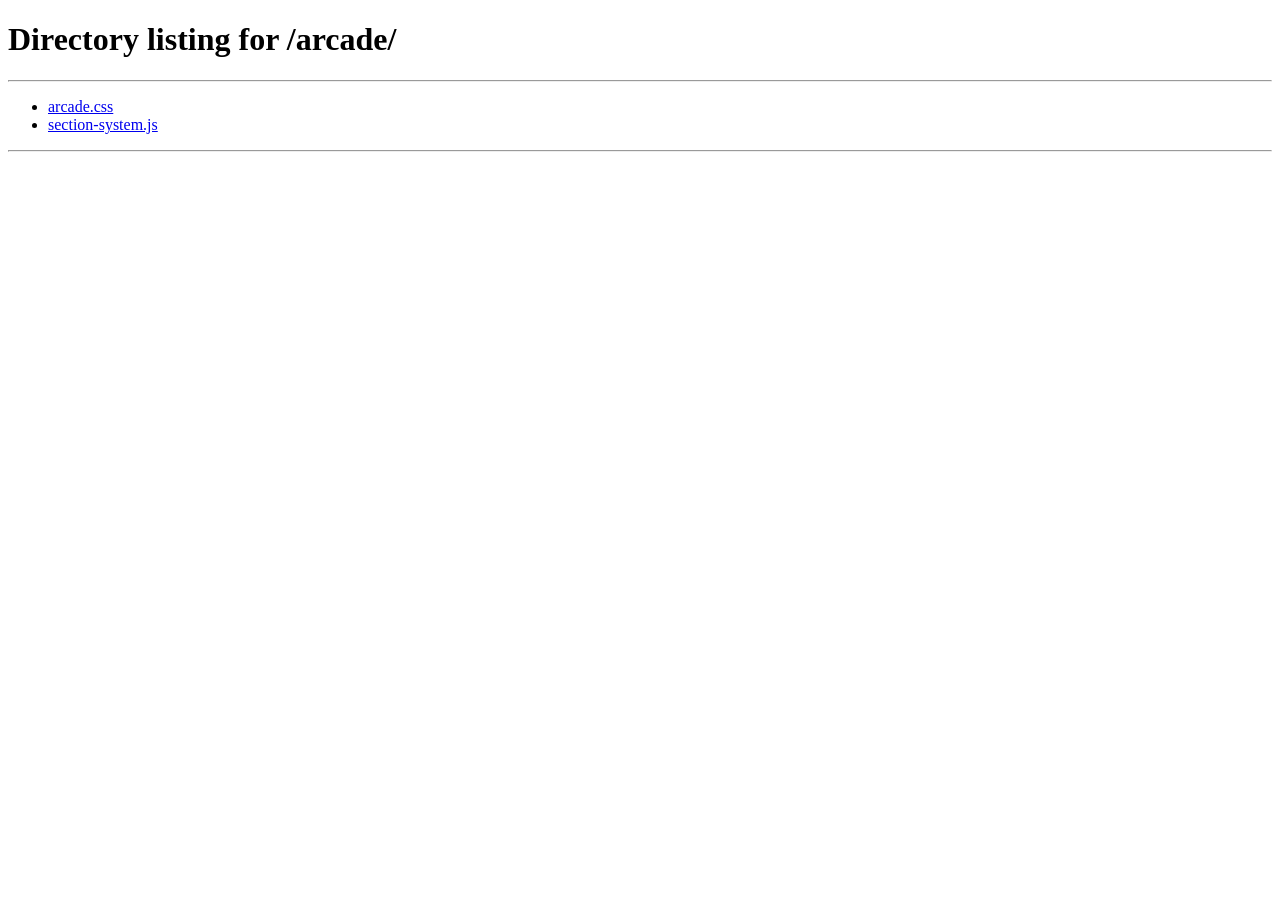
==== commit e0d3460b: "Add files via upload" ====
--- a/index.html
+++ b/index.html
@@ -1,187 +1,20 @@
-<!DOCTYPE html>
+<!doctype html>
 <html lang="en">
 <head>
-<meta charset="utf-8">
-<meta name="viewport" content="width=device-width,initial-scale=1">
-<title>Personal Web Portfolio</title>
-<link href="https://fonts.googleapis.com/css2?family=Great+Vibes&family=Poppins:wght@400;500;600;800&display=swap" rel="stylesheet">
-<script>try{if(localStorage.getItem('portfolioSky')==='night')document.documentElement.setAttribute('data-theme','night')}catch(x){}</script>
-<style>
-:root{--navy:#012453;--txt:#0b2f63;--mut:#2a5586;--glass:rgba(255,255,255,.42);--gb:rgba(255,255,255,.7);--btn:#012453;--btnt:#fff;--sky1:#4f98d0;--sky2:#8ec1e2;--cl:255,255,255}
-[data-theme=night]{--navy:#dbe9ff;--txt:#e8f1ff;--mut:#a9c3ea;--glass:rgba(10,28,68,.55);--gb:rgba(140,185,255,.35);--btn:#9cc4ff;--btnt:#06122b;--sky1:#050f27;--sky2:#0d2a5c;--cl:120,165,255}
-*{box-sizing:border-box;margin:0}
-html{scroll-behavior:smooth}
-body{font-family:Poppins,sans-serif;color:var(--txt);line-height:1.6;min-height:100vh;overflow-x:hidden}
-#sky{position:fixed;inset:0;z-index:-1;background:linear-gradient(160deg,var(--sky1),var(--sky2));transition:transform 1s cubic-bezier(.6,0,.2,1),background .6s;overflow:hidden}
-#sky.fly{transform:scale(1.5)}
-.cs{position:absolute;inset:-10%;filter:url(#paint)}
-.cl{position:absolute;border-radius:50%;background:radial-gradient(closest-side,rgba(var(--cl),.95),rgba(var(--cl),.5) 55%,rgba(var(--cl),0));animation:dr linear infinite alternate}
-@keyframes dr{from{transform:translateX(-70px)}to{transform:translateX(130px)}}
-#veil{position:fixed;inset:0;z-index:50;pointer-events:none;opacity:0;transition:opacity .5s;background:radial-gradient(circle,rgba(var(--cl),1),rgba(var(--cl),.85))}
-#veil.on{opacity:1}
-.script{font-family:'Great Vibes',cursive;font-weight:400;color:#fff;text-shadow:0 2px 14px rgba(1,36,83,.35)}
-.v{display:none;min-height:100vh}.v.on{display:block;animation:fi .7s}
-@keyframes fi{from{opacity:0}to{opacity:1}}
-.c{display:none;min-height:100vh;flex-direction:column;align-items:center;justify-content:center;text-align:center;padding:24px}.c.on{display:flex}
-#welcome .script{font-size:clamp(2.2rem,6vw,4.2rem);line-height:1}
-#welcome h1{font-weight:800;font-size:clamp(2.2rem,8vw,6rem);line-height:1.05;color:#012453;text-shadow:5px 6px 8px rgba(1,36,83,.35);letter-spacing:-.01em}
-.btns{display:flex;gap:clamp(20px,8vw,120px);margin-top:clamp(60px,14vh,160px);flex-wrap:wrap;justify-content:center}
-.pill{font:500 .95rem Poppins,sans-serif;padding:16px 34px;border-radius:30px;border:1px solid rgba(255,255,255,.7);background:rgba(255,255,255,.4);color:#4c6fe0;cursor:pointer;backdrop-filter:blur(8px);transition:.3s}
-.pill.b{font-weight:600}.pill:hover{background:rgba(255,255,255,.75);transform:translateY(-3px)}
-#intro .script{font-size:clamp(1.8rem,5vw,3.4rem);line-height:1.7;opacity:0;animation:up 1.6s forwards}
-#intro .script:nth-child(2){animation-delay:1.8s}
-@keyframes up{from{opacity:0;transform:translateY(16px);filter:blur(6px)}to{opacity:1;transform:none;filter:none}}
-.skip{margin-top:30px;font-size:.8rem;color:#fff;opacity:.8;cursor:pointer;background:none;border:0;font-family:inherit}
-#hub{padding:70px 4vw 40px;align-items:center}
-#hub h2{font-family:'Great Vibes',cursive;font-weight:400;font-size:clamp(2rem,5vw,3.2rem);color:#fff;text-shadow:0 2px 14px rgba(1,36,83,.4);margin-bottom:14px}
-.hubcloud{width:min(980px,100%);padding:clamp(18px,3vw,40px);border-radius:90px;background:rgba(var(--cl),.28);box-shadow:0 0 70px 36px rgba(var(--cl),.3)}
-.grid{display:grid;grid-template-columns:repeat(3,1fr);grid-template-areas:"j a s" "p a c" "r t t";gap:clamp(14px,2.4vw,30px)}
-.op{position:relative;overflow:hidden;min-height:150px;border:6px solid rgba(255,255,255,.8);box-shadow:0 0 36px rgba(255,255,255,.7),inset 0 0 26px rgba(255,255,255,.5);cursor:pointer;background:var(--glass);transition:transform .4s;font:inherit;color:inherit;padding:0}
-.op:nth-child(odd){border-radius:48% 52% 46% 54%/58% 44% 56% 42%}.op:nth-child(even){border-radius:54% 46% 52% 48%/44% 56% 44% 56%}
-.op[data-k=about]{grid-area:a;min-height:340px}.op[data-k=journey]{grid-area:j}.op[data-k=skills]{grid-area:s}.op[data-k=projects]{grid-area:p}.op[data-k=certs]{grid-area:c}.op[data-k=resume]{grid-area:r}.op[data-k=contact]{grid-area:t}
-.op:hover{transform:scale(1.05)}
-.pv{position:absolute;inset:0;filter:blur(3px);transform:scale(1.1);transition:filter .4s;display:flex;align-items:center;justify-content:center}
-.op:hover .pv{filter:blur(.5px)}
-.pv img{width:100%;height:100%;object-fit:cover}
-.mini{display:flex;flex-direction:column;gap:7px;padding:22px;width:100%;color:var(--txt);font-size:.78rem;text-align:left}
-.mini i{font-style:normal;background:rgba(255,255,255,.6);padding:4px 10px;border-radius:9px;color:#012453}
-.mini.r{flex-direction:row;flex-wrap:wrap;justify-content:center}
-.lb{position:absolute;inset:0;display:flex;align-items:center;justify-content:center;font-weight:500;font-size:1.05rem;color:#0e2a8a;text-shadow:0 0 12px #fff,0 0 4px #fff;text-align:center;padding:10px}
-.hint{position:absolute;left:-8%;bottom:-8%;transform:translateX(-100%);text-align:center;color:#0e2a8a;font-size:.95rem;pointer-events:none;width:170px}
-.hint em{font-family:'Great Vibes',cursive;font-size:1.5rem;display:block;font-style:normal}
-.hint svg{width:120px;height:70px;stroke:#012453;fill:none;stroke-width:2;stroke-dasharray:5 5;display:block;margin:0 auto 4px}
-.top{position:fixed;top:12px;right:14px;z-index:20;display:flex;gap:8px}
-.top button,.top a{width:auto;min-width:42px;height:42px;padding:0 14px;border-radius:21px;border:1px solid var(--gb);background:var(--glass);backdrop-filter:blur(10px);color:var(--navy);cursor:pointer;font:500 .85rem Poppins;display:flex;align-items:center;text-decoration:none}
-#page{padding:70px 4vw 130px}
-.wrap{width:min(1000px,100%);margin:auto}
-.back{display:inline-block;margin-bottom:10px;padding:9px 20px;border-radius:24px;border:1px solid var(--gb);background:var(--glass);backdrop-filter:blur(10px);color:var(--navy);cursor:pointer;font:500 .9rem Poppins}
-#page h2{font-family:'Great Vibes',cursive;font-weight:400;font-size:clamp(2.6rem,7vw,4.4rem);color:#fff;text-shadow:0 2px 14px rgba(1,36,83,.4);line-height:1.2;margin:4px 0 18px}
-.g{background:var(--glass);border:1px solid var(--gb);border-radius:26px;padding:24px 26px;backdrop-filter:blur(14px);box-shadow:0 10px 40px rgba(1,36,83,.12);margin-bottom:20px}
-.g h3{font-weight:600;font-size:1.1rem;color:var(--navy);margin-bottom:6px}
-.g .s{color:var(--mut);font-size:.9rem}
-.cols{display:grid;grid-template-columns:repeat(auto-fit,minmax(230px,1fr));gap:20px}
-.cols .g{margin:0}
-.g ul{padding-left:18px}
-.chips{display:flex;flex-wrap:wrap;gap:8px;list-style:none;padding:0!important;margin-top:8px}
-.chips li{padding:3px 12px;border-radius:14px;background:rgba(255,255,255,.55);color:#012453;font-size:.8rem}
-.badge{display:inline-block;padding:4px 14px;border-radius:16px;background:rgba(255,255,255,.7);color:#012453;font-size:.8rem;font-weight:600;margin-bottom:12px}
-dl{display:grid;grid-template-columns:auto 1fr;gap:6px 18px;font-size:.92rem}dt{font-weight:600;color:var(--navy)}dd{margin:0}
-.tl{border-left:2px solid var(--gb);padding-left:18px;margin-left:6px}.tl .g{margin-bottom:14px}
-.when{font-size:.78rem;font-weight:600;color:var(--mut)}
-.pimg,.cimg{width:100%;border-radius:16px;margin-bottom:12px;display:block}
-.cimg{aspect-ratio:4/3;object-fit:cover}
-.btn{display:inline-block;padding:10px 24px;border-radius:24px;background:var(--btn);color:var(--btnt);text-decoration:none;font-weight:600;font-size:.9rem;margin:6px 8px 6px 0}
-.btn.o{background:transparent;color:var(--navy);border:1.5px solid var(--navy)}
-iframe{width:100%;height:70vh;border:0;border-radius:18px;background:#fff;margin-top:14px}
-#sw{position:fixed;bottom:14px;left:50%;transform:translateX(-50%);z-index:20;display:none;gap:4px;padding:6px;border-radius:30px;border:1px solid var(--gb);background:var(--glass);backdrop-filter:blur(14px);max-width:96vw;overflow-x:auto}
-#sw.on{display:flex}
-#sw button{border:0;background:none;padding:8px 14px;border-radius:22px;font:500 .8rem Poppins;color:var(--navy);cursor:pointer;white-space:nowrap}
-#sw button.a{background:var(--btn);color:var(--btnt)}
-#tb{position:fixed;bottom:78px;left:50%;transform:translateX(-50%);z-index:30;display:none;width:min(440px,92vw);padding:16px 20px;border-radius:22px;background:#fff;color:#012453;box-shadow:0 10px 40px rgba(1,36,83,.3);font-size:.9rem}
-#tb.on{display:block}#tb b{display:block;margin-bottom:4px}
-#tb .row{display:flex;justify-content:space-between;margin-top:10px;gap:8px}
-#tb button{border:0;padding:7px 18px;border-radius:18px;cursor:pointer;font:600 .8rem Poppins}
-#tb .n{background:#012453;color:#fff}#tb .k{background:#e6eefb;color:#012453}
-@media(max-width:700px){.grid{grid-template-columns:1fr 1fr;grid-template-areas:"a a" "j s" "p c" "r t"}.op[data-k=about]{min-height:260px}.hint{position:static;transform:none;margin:0 auto 10px;width:auto}.hint svg{display:none}.hubcloud{border-radius:50px}}
-@media(prefers-reduced-motion:reduce){*{animation:none!important;transition:none!important}}
-</style>
+  <meta charset="utf-8">
+  <meta name="viewport" content="width=device-width,initial-scale=1">
+  <meta name="theme-color" content="#030509">
+  <meta name="description" content="Precious Micaela A. Alop — BS Information Technology student">
+  <title>Precious Micaela A. Alop | Cybernetic Arcade</title>
+  <meta http-equiv="refresh" content="0; url=arcade/">
+  <script>location.replace('arcade/');</script>
 </head>
-<body>
-<svg width="0" height="0" style="position:absolute"><filter id="paint" x="-10%" y="-10%" width="120%" height="120%"><feTurbulence type="fractalNoise" baseFrequency=".012" numOctaves="3" seed="4"/><feDisplacementMap in="SourceGraphic" scale="70"/><feGaussianBlur stdDeviation="2.5"/></filter></svg>
-<div id="sky"><div class="cs"></div></div>
-<div id="veil"></div>
-<div class="top"><span id="adm"></span><button id="th" type="button" aria-label="Toggle day or night sky">☀ Day</button></div>
-
-<section class="c on" id="welcome">
-<div class="script">Welcome to My</div>
-<h1>WEBSITE PORTFOLIO</h1>
-<div class="btns"><button class="pill b" id="guide" type="button">Navigate with me</button><button class="pill" id="alone" type="button">Navigate alone</button></div>
-</section>
-
-<section class="c" id="intro">
-<div class="script">A short animated introduction</div>
-<div class="script">the quick travel around my world</div>
-<button class="skip" id="skip" type="button">tap to continue</button>
-</section>
-
-<section class="c" id="hub">
-<h2 id="hubt">Choose an opening</h2>
-<div class="hubcloud"><div class="grid" id="grid"></div></div>
-</section>
-
-<section class="v" id="page"><div class="wrap">
-<button class="back" id="back" type="button">☁ Back to clouds</button>
-<h2 id="pt"></h2><div id="pc"></div>
-</div></section>
-
-<nav id="sw" aria-label="Jump to section"></nav>
-<div id="tb"><b id="tbt"></b><span id="tbx"></span><div class="row"><button class="k" id="tbs" type="button">Skip tour</button><button class="n" id="tbn" type="button">Next ›</button></div></div>
-
-<script>
-const $=i=>document.getElementById(i),e=v=>String(v==null?'':v).replace(/[&<>"']/g,c=>({'&':'&amp;','<':'&lt;','>':'&gt;','"':'&quot;',"'":'&#39;'}[c]));
-const st=f=>{f=f||{};let s='';if(['left','center','right','justify'].includes(f.a))s+='text-align:'+f.a+';';if(f.b)s+='font-weight:700;';if(f.i)s+='font-style:italic;';return s?' style="'+s+'"':''};
-const S=[['about','About me'],['journey','My journey'],['skills','Skills'],['projects','Projects'],['certs','Certificates'],['resume','Resume'],['contact','Contact']];
-const TIP={about:'Your photo opening leads here. Use “Back to clouds” to return to the sky, or the bar below to jump to any section.',journey:'My education, experience and references.',skills:'What I can do and the tools I use.',projects:'Things I have built.',certs:'Courses and seminars I completed.',resume:'Preview and download my resume.',contact:'The last opening: reach out to me here.'};
-let D=null,tour=false,cur='welcome',busy=false;
-const sky=$('sky');
-
-function clouds(n){let s=n*9301+49297;const r=()=>(s=(s*9301+49297)%233280)/233280;
-sky.querySelector('.cs').innerHTML=Array.from({length:15},()=>{const w=260+r()*520;return '<i class="cl" style="width:'+w+'px;height:'+w*(.4+r()*.25)+'px;left:'+(r()*110-10)+'%;top:'+(r()*105-8)+'%;opacity:'+(.55+r()*.45)+';animation-duration:'+(50+r()*70)+'s;animation-delay:-'+r()*80+'s"></i>'}).join('')}
-
-function fly(fn){if(busy)return;busy=true;$('veil').classList.add('on');sky.classList.add('fly');setTimeout(()=>{fn();sky.classList.remove('fly');$('veil').classList.remove('on');setTimeout(()=>busy=false,500)},550)}
-
-function view(id){cur=id;const page=S.some(x=>x[0]===id);
-['welcome','intro','hub'].forEach(k=>$(k).classList.toggle('on',k===id));
-$('page').classList.toggle('on',page);$('sw').classList.toggle('on',page);
-clouds(id==='welcome'?1:id==='intro'?2:id==='hub'?3:S.findIndex(x=>x[0]===id)+4);
-if(page&&D){$('pt').textContent=S.find(x=>x[0]===id)[1];$('pc').innerHTML=pages[id](D);[...$('sw').children].forEach(b=>b.classList.toggle('a',b.dataset.k===id))}
-if(id==='hub')hub();tb();scrollTo(0,0)}
-
-function go(id){if(id===cur)return;fly(()=>view(id));if(id==='hub')history.replaceState(null,'','#clouds');else if(S.some(x=>x[0]===id))history.replaceState(null,'','#'+id);else history.replaceState(null,'',location.pathname)}
-
-const chip=a=>'<ul class="chips">'+a.map(x=>'<li>'+e(x)+'</li>').join('')+'</ul>';
-const pv={
-about:d=>'<img src="'+e(d.photo||'images/profile.jpg')+'" alt="" onerror="this.remove()">',
-journey:d=>'<div class="mini">'+(d.timeline||[]).slice(0,3).map(t=>'<i>'+e(t.title)+'</i>').join('')+'</div>',
-skills:d=>'<div class="mini r">'+((d.skills&&d.skills[0]&&d.skills[0].items)||[]).slice(0,6).map(x=>'<i>'+e(x)+'</i>').join('')+'</div>',
-projects:d=>{const p=(d.projects||[]).find(x=>x.img||(x.imgs&&x.imgs[0])),s=p&&(p.img||p.imgs[0]);return s?'<img src="'+e(s)+'" alt="">':'<div class="mini">'+(d.projects||[]).slice(0,3).map(x=>'<i>'+e(x.title)+'</i>').join('')+'</div>'},
-certs:d=>{const c=(d.certs||[]).find(x=>x.img);return c?'<img src="'+e(c.img)+'" alt="">':'<div class="mini"><i>Certificates</i></div>'},
-resume:d=>'<div class="mini"><i><b>'+e(d.name)+'</b></i><i>'+e(d.role)+'</i><i>Education</i><i>Experience</i></div>',
-contact:d=>'<div class="mini r"><i>'+e(d.contact.email)+'</i><i>'+e(d.contact.phone)+'</i></div>'};
-
-function hub(){$('grid').innerHTML=S.map(s=>'<button class="op" type="button" data-k="'+s[0]+'" aria-label="'+s[1]+'"><div class="pv">'+pv[s[0]](D)+'</div><div class="lb">'+s[1]+'</div>'+(tour&&s[0]==='about'?'<div class="hint"><svg viewBox="0 0 120 70"><path d="M8 66c-10-30 22-40 40-30S86 10 108 12"/></svg>click to know<em>about me</em></div>':'')+'</button>').join('');
-$('hubt').textContent=tour?'Click the glowing opening':'Choose an opening'}
-
-const pages={
-about:d=>(d.status?'<span class="badge">'+e(d.status)+'</span>':'')+'<div class="g"><h3>'+e(d.name)+'</h3><p class="s">'+e(d.role)+'</p><p'+st(d.introFmt)+'>'+e(d.intro)+'</p></div><div class="g">'+(d.about||[]).map(p=>{const o=typeof p==='string'?{text:p}:p;return '<p'+st(o.fmt)+'>'+e(o.text)+'</p>'}).join('<br>')+'</div><div class="g"><dl>'+(d.facts||[]).map(f=>'<dt>'+e(f[0])+'</dt><dd>'+e(f[1])+'</dd>').join('')+'</dl></div>'+(d.ojt?'<div class="g"><h3>'+e(d.ojt.title)+'</h3><p>'+e(d.ojt.text)+'</p></div><div class="cols">'+(d.ojt.points||[]).map(p=>'<div class="g"><h3>'+e(p.title)+'</h3><p>'+e(p.text)+'</p></div>').join('')+'</div>':''),
-journey:d=>'<div class="g"><h3>'+e(d.education.degree)+'</h3><p class="s">'+e(d.education.school)+'</p><p'+st(d.education.textFmt)+'>'+e(d.education.text)+'</p></div><div class="tl">'+(d.timeline||[]).map(t=>'<div class="g"><span class="when">'+e(t.when)+'</span><h3>'+e(t.title)+'</h3><p>'+e(t.text)+'</p>'+(t.tags?chip(String(t.tags).split(',').map(x=>x.trim()).filter(Boolean)):'')+'</div>').join('')+'</div><h3 class="script" style="font-size:2rem;margin:10px 0">References</h3><div class="cols">'+(d.references||[]).map(r=>'<div class="g"><h3>'+e(r.name)+'</h3><p>'+e(r.role)+'<br>'+e(r.org)+'<br>'+e(r.phone)+'</p></div>').join('')+'</div>',
-skills:d=>'<div class="cols">'+(d.skills||[]).map(g=>'<div class="g"><h3>'+e(g.title)+'</h3><ul>'+g.items.map(x=>'<li>'+e(x)+'</li>').join('')+'</ul></div>').join('')+'</div><h3 class="script" style="font-size:2rem;margin:20px 0 10px">Tools stack</h3><div class="cols">'+(d.tools||[]).map(g=>'<div class="g"><h3>'+e(g.title)+'</h3>'+chip(g.items)+'</div>').join('')+'</div>',
-projects:d=>'<div class="cols">'+(d.projects||[]).map(p=>{const i=p.img||(p.imgs&&p.imgs[0]);return '<div class="g">'+(i?'<img class="pimg" src="'+e(i)+'" alt="">':'')+'<h3>'+e(p.title)+'</h3><p'+st(p.descFmt)+'>'+e(p.desc)+'</p><p class="s">'+e(p.stack)+'</p>'+(p.link?'<a class="btn" target="_blank" rel="noopener" href="'+e(p.link)+'">Visit site</a>':'')+'</div>'}).join('')+'</div>',
-certs:d=>{const gs=[];(d.certs||[]).forEach(c=>{let g=gs.find(x=>x.n===c.group);if(!g)gs.push(g={n:c.group,l:[]});g.l.push(c)});return gs.map(g=>'<h3 class="script" style="font-size:2rem;margin:10px 0">'+e(g.n)+'</h3><div class="cols">'+g.l.map(c=>'<div class="g">'+(c.img?'<a href="'+e(c.img)+'" target="_blank" rel="noopener"><img class="cimg" src="'+e(c.img)+'" alt=""></a>':'')+'<h3>'+e(c.title)+'</h3><p class="s">'+e(c.sub)+'</p></div>').join('')+'</div>').join('')},
-resume:d=>'<div class="g"><a class="btn" href="resume.pdf" download>Download resume</a><a class="btn o" href="resume.pdf" target="_blank" rel="noopener">Open in new tab</a><iframe src="resume.pdf" title="Resume preview"></iframe></div>',
-contact:d=>'<div class="g"><p>Let’s talk about OJT, internships or projects.</p><a class="btn" href="mailto:'+e(d.contact.email)+'">'+e(d.contact.email)+'</a><a class="btn o" href="tel:'+e(String(d.contact.phone).replace(/\s/g,''))+'">'+e(d.contact.phone)+'</a>'+(d.contact.github?'<a class="btn o" target="_blank" rel="noopener" href="'+e(d.contact.github)+'">GitHub</a>':'')+'<p class="s" style="margin-top:12px">'+e(d.contact.location)+'</p></div>'};
-
-function tb(){const i=S.findIndex(x=>x[0]===cur),on=tour&&i>-1;$('tb').classList.toggle('on',on);if(!on)return;
-$('tbt').textContent=S[i][1];$('tbx').textContent=TIP[cur];$('tbn').textContent=i===S.length-1?'Finish ✓':'Next ›'}
-function endTour(){tour=false;go('hub')}
-$('tbn').onclick=()=>{const i=S.findIndex(x=>x[0]===cur);i===S.length-1?endTour():go(S[i+1][0])};
-$('tbs').onclick=()=>{tour=false;tb()};
-
-$('guide').onclick=()=>{tour=true;fly(()=>view('intro'));setTimeout(()=>{if(cur==='intro'){busy=false;go('hub')}},5600)};
-$('alone').onclick=()=>{tour=false;go('hub')};
-$('skip').onclick=()=>{busy=false;go('hub')};
-$('grid').onclick=ev=>{const b=ev.target.closest('.op');if(b)go(b.dataset.k)};
-$('back').onclick=()=>go('hub');
-$('sw').innerHTML=S.map(s=>'<button type="button" data-k="'+s[0]+'">'+s[1]+'</button>').join('');
-$('sw').onclick=ev=>{const b=ev.target.closest('button');if(b)go(b.dataset.k)};
-
-const th=$('th');function tlabel(){const n=document.documentElement.getAttribute('data-theme')==='night';th.textContent=n?'☾ Night':'☀ Day'}
-th.onclick=()=>{const n=document.documentElement.getAttribute('data-theme')==='night';n?document.documentElement.removeAttribute('data-theme'):document.documentElement.setAttribute('data-theme','night');try{localStorage.setItem('portfolioSky',n?'day':'night')}catch(x){}tlabel()};tlabel();
-try{const a=JSON.parse(localStorage.getItem('portfolioAdmin')||'null');if(a&&Date.now()-a.t<6048e5)$('adm').innerHTML='<a href="admin/">Admin</a>'}catch(x){}
-
-clouds(1);
-fetch('content.json?'+Date.now()).then(r=>{if(!r.ok)throw 0;return r.json()}).then(d=>{D=d;document.title='Personal Web Portfolio | '+d.name;
-const h=location.hash.slice(1);if(h==='clouds')view('hub');else if(S.some(x=>x[0]===h))view(h)}).catch(()=>{$('welcome').insertAdjacentHTML('beforeend','<p class="script" style="font-size:1.4rem">content.json could not be loaded</p>')});
-</script>
+<body style="margin:0;background:#030509;color:#eef7ff;font-family:system-ui,sans-serif">
+  <main style="min-height:100vh;display:grid;place-items:center;text-align:center;padding:24px">
+    <div>
+      <p>Opening the Cybernetic Arcade…</p>
+      <a href="arcade/" style="color:#1fe3ff">Enter My World</a>
+    </div>
+  </main>
 </body>
 </html>
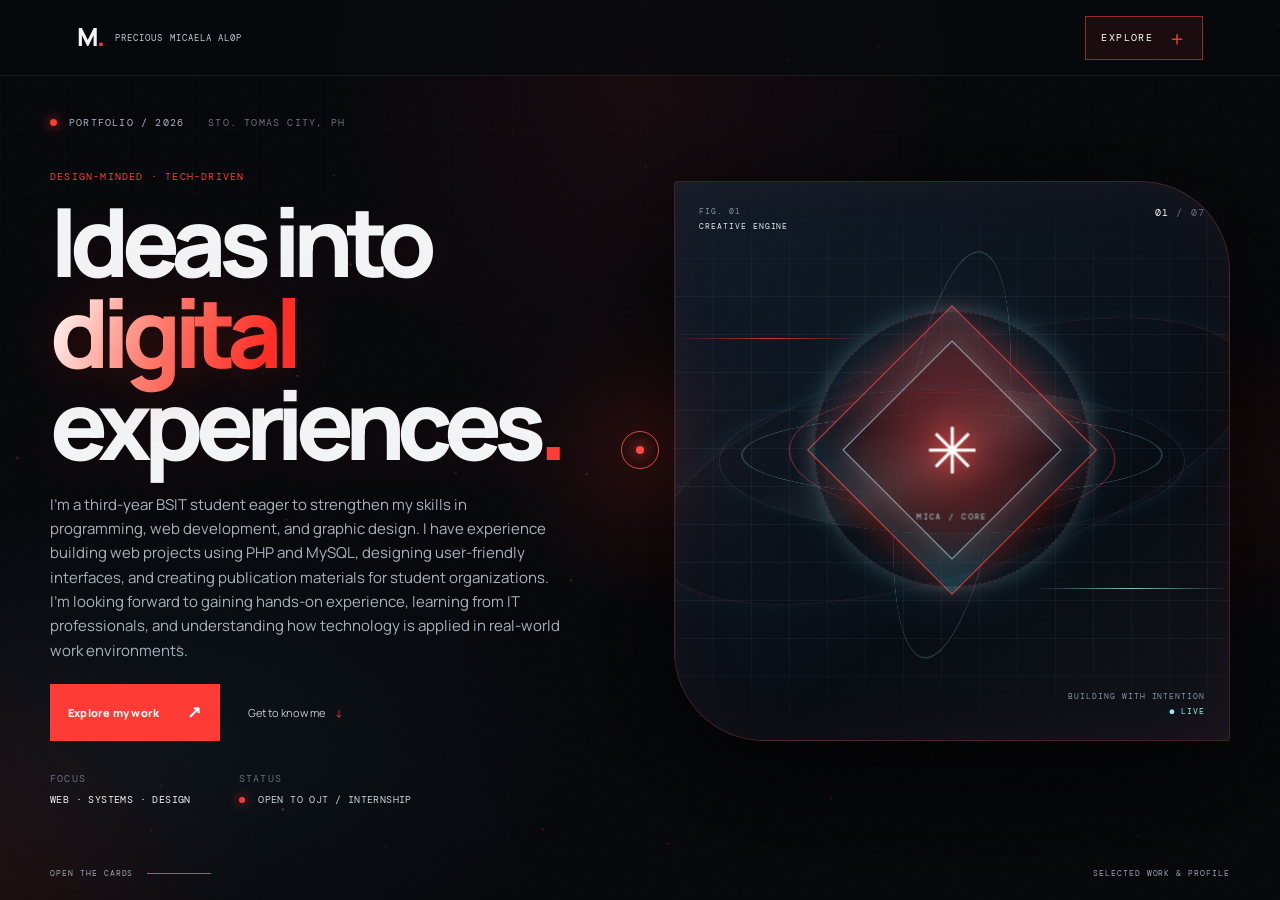
==== commit 8c34ef32: "Add files via upload" ====
--- a/index.html
+++ b/index.html
@@ -1,20 +1,48 @@
 <!doctype html>
 <html lang="en">
 <head>
-  <meta charset="utf-8">
-  <meta name="viewport" content="width=device-width,initial-scale=1">
-  <meta name="theme-color" content="#030509">
-  <meta name="description" content="Precious Micaela A. Alop — BS Information Technology student">
-  <title>Precious Micaela A. Alop | Cybernetic Arcade</title>
-  <meta http-equiv="refresh" content="0; url=arcade/">
-  <script>location.replace('arcade/');</script>
+<meta charset="utf-8"><meta name="viewport" content="width=device-width,initial-scale=1">
+<meta name="theme-color" content="#080a0e"><meta name="description" content="Precious Micaela A. Alop — Information Technology student, web developer and designer.">
+<title>Precious Micaela Alop — Digital Portfolio</title>
+<link rel="preconnect" href="https://fonts.googleapis.com"><link rel="preconnect" href="https://fonts.gstatic.com" crossorigin>
+<link href="https://fonts.googleapis.com/css2?family=DM+Mono:wght@400;500&family=Manrope:wght@400;500;600;700;800&display=swap" rel="stylesheet">
+<link rel="stylesheet" href="site.css"><link rel="stylesheet" href="nav-deck.css"><link rel="stylesheet" href="engage.css"><script defer src="site.js"></script><script defer src="nav-deck.js"></script><script defer src="engage.js"></script>
 </head>
-<body style="margin:0;background:#030509;color:#eef7ff;font-family:system-ui,sans-serif">
-  <main style="min-height:100vh;display:grid;place-items:center;text-align:center;padding:24px">
-    <div>
-      <p>Opening the Cybernetic Arcade…</p>
-      <a href="arcade/" style="color:#1fe3ff">Enter My World</a>
-    </div>
-  </main>
-</body>
-</html>
+<body>
+<canvas class="ambient-canvas" id="ambient-canvas" aria-hidden="true"></canvas>
+<div class="cursor-aura" aria-hidden="true"></div>
+<div class="preloader" id="preloader" aria-hidden="true"><div class="preloader-mark">M<span>.</span></div><div class="preloader-track"><i></i></div><small>INITIALIZING CREATIVE SYSTEM</small></div>
+<div class="scroll-progress" aria-hidden="true"><span id="scroll-progress-bar"></span></div><div class="pointer-glow" aria-hidden="true"></div><div class="noise" aria-hidden="true"></div>
+<header class="topbar"><a class="wordmark" href="#home" aria-label="Mica home"><span class="mark">M<span>.</span></span><span class="wordmark-name">PRECIOUS MICAELA AL0P</span></a><button class="menu-toggle" type="button" aria-label="Open navigation" aria-expanded="false" aria-controls="section-navigation"><span class="menu-toggle-label">EXPLORE</span><span class="menu-toggle-icon">＋</span></button>
+<nav class="main-nav" id="section-navigation" aria-label="Section navigation" aria-hidden="true">
+<a href="#about"><span class="nav-card-no">01 / PROFILE</span><strong>About</strong><small>Who I am and what drives me</small><i>↗</i></a>
+<a href="#journey"><span class="nav-card-no">02 / THE PATH</span><strong>Journey</strong><small>My experience and milestones</small><i>↗</i></a>
+<a href="#skills"><span class="nav-card-no">03 / TOOLKIT</span><strong>Skills</strong><small>Tools, technologies and strengths</small><i>↗</i></a>
+<a href="#projects"><span class="nav-card-no">04 / SELECTED WORK</span><strong>Projects</strong><small>Things I've designed and built</small><i>↗</i></a>
+<a href="#certificates"><span class="nav-card-no">05 / CREDENTIALS</span><strong>Certificates</strong><small>Learning, training and recognition</small><i>↗</i></a>
+<a href="#resume"><span class="nav-card-no">06 / EXPERIENCE</span><strong>Resume</strong><small>Background and qualifications</small><i>↗</i></a>
+<a class="nav-contact" href="#contact"><span class="nav-card-no">07 / CONNECT</span><strong>Let's talk</strong><small>Start a conversation with me</small><i>↗</i></a>
+<div class="nav-panel-footer"><span>PRECIOUS MICAELA A. ALOP</span><span>SELECT A DESTINATION <b>↘</b></span></div>
+</nav></header>
+<main>
+<div class="ambient-orb orb-left" aria-hidden="true"></div><div class="ambient-orb orb-right" aria-hidden="true"></div>
+<section class="hero section-wrap" id="home"><div class="hero-copy"><div class="eyebrow"><i></i> PORTFOLIO / 2026 <span>STO. TOMAS CITY, PH</span></div><p class="hero-kicker">DESIGN-MINDED · TECH-DRIVEN</p><h1>Ideas into<br><span>digital</span> experiences<span class="period">.</span></h1><p class="hero-intro" id="hero-intro">Information Technology student exploring the space between functional systems and thoughtful design.</p><div class="hero-actions"><a class="button button-primary" href="#cards">Explore my work <b>↗</b></a><a class="text-link" href="#about">Get to know me <span>↓</span></a></div><div class="hero-meta"><div><small>FOCUS</small><strong>WEB · SYSTEMS · DESIGN</strong></div><div><small>STATUS</small><strong class="status"><i></i> OPEN TO OJT / INTERNSHIP</strong></div></div></div>
+<div class="hero-art" aria-label="Abstract glowing cybernetic core illustration"><div class="art-grid"></div><div class="orbit orbit-one"></div><div class="orbit orbit-two"></div><div class="orbit orbit-three"></div><div class="core-shadow"></div><div class="core"><div class="core-inner"><span class="core-cross">✳</span><span class="core-label">MICA / CORE</span></div></div><div class="art-line line-a"></div><div class="art-line line-b"></div><div class="art-tag tag-top">FIG. 01 <b>CREATIVE ENGINE</b></div><div class="art-tag tag-bottom">BUILDING WITH INTENTION <b>● LIVE</b></div><div class="art-index">01<span> / 07</span></div></div>
+<a class="hero-bottom" href="#cards"><span>OPEN THE CARDS</span><span class="scroll-line"></span><span>SELECTED WORK &amp; PROFILE</span></a></section>
+<section class="intro-strip"><span>CURIOUS BY NATURE</span><p>Building useful things. Making them feel considered.</p><span>ALWAYS LEARNING ↗</span></section>
+<section class="content-section section-wrap" id="about"><div class="section-heading"><div><span class="section-no">01 / PROFILE</span><h2>A little about<br><em>what drives me.</em></h2></div><p class="section-aside">A mix of technical curiosity, creative thinking, and a genuine interest in making technology useful.</p></div><div class="about-grid"><div class="profile-frame"><img src="images/profile.jpg" alt="Portrait of Precious Micaela Alop" onerror="this.style.display='none'"><span class="open-badge"><i></i>OPEN TO OJT</span><span class="profile-caption">PRECIOUS MICAELA A. ALOP <b>IT STUDENT</b></span></div><div class="about-copy"><p class="typer" aria-label="Roles"><span class="typer-label">I&rsquo;M A</span> <span class="typer-text" id="typer-text">web developer in the making</span><i class="caret" aria-hidden="true"></i></p><p class="lead" id="about-lead">Hi, I'm Mica, a third-year Bachelor of Science in Information Technology student at La Consolacion College Tanauan.</p><div id="about-paragraphs"></div><div class="fact-grid" id="facts"></div></div></div></section>
+<section class="content-section section-wrap" id="journey"><div class="section-heading"><div><span class="section-no">02 / THE PATH</span><h2>Learning by<br><em>doing.</em></h2></div><p class="section-aside">The experiences, roles, and learning milestones that continue to shape how I work.</p></div><div class="j-stats" id="j-stats" aria-label="At a glance"></div><div class="journey" id="timeline"></div></section>
+<section class="content-section section-wrap" id="skills"><div class="section-heading"><div><span class="section-no">03 / TOOLKIT</span><h2>Things I can<br><em>work with.</em></h2></div><p class="section-aside">A growing toolkit across web development, IT fundamentals, visual design, and collaboration.</p></div><div class="skill-filter" id="skill-filter" role="toolbar" aria-label="Highlight a skill group"></div><div class="skill-grid" id="skills-grid"></div><div class="tool-belt" id="tool-belt" aria-label="Tools I use"></div></section>
+<section class="content-section section-wrap" id="projects"><div class="section-heading"><div><span class="section-no">04 / SELECTED WORK</span><h2>Made with<br><em>purpose.</em></h2></div><p class="section-aside">A selection of academic and personal projects. Each one is a chance to solve a problem and learn something new.</p></div><div class="project-showcase" id="project-showcase" aria-roledescription="carousel" aria-label="Project previews">
+<div class="project-stage" id="project-stage" aria-live="polite"></div>
+<div class="project-controls"><div class="project-counter" id="project-counter">01 / 08</div><div class="project-dots" id="project-dots" aria-label="Choose project"></div><div class="project-arrows"><button type="button" id="project-prev" aria-label="Previous project">←</button><button type="button" id="project-next" aria-label="Next project">→</button></div></div>
+<div class="project-thumb-rail" id="project-thumb-rail" aria-label="Project preview thumbnails"></div>
+<p class="carousel-hint">AUTOPLAY · PAUSE BY HOVERING OR FOCUSING THE PREVIEW</p>
+</div></section>
+<section class="content-section section-wrap" id="certificates"><div class="section-heading"><div><span class="section-no">05 / MILESTONES</span><h2>Proof of<br><em>progress.</em></h2></div><p class="section-aside">Courses and certifications that have helped build my foundation in web and networking technologies.</p></div><div class="cert-path" id="cert-path" aria-label="Learning path"></div><div class="certificate-grid" id="certificate-grid"></div></section>
+<section class="resume-band section-wrap" id="resume"><div class="resume-copy"><span class="section-no">06 / THE SHORT VERSION</span><h2>Want the <em>details?</em></h2><p class="resume-lead">Everything on one page: education, skills, projects and certifications. Take a look here, or keep a copy.</p><dl class="resume-glance" id="resume-glance"></dl><div class="resume-actions"><a class="button button-primary" href="resume.pdf" download="Precious-Micaela-Alop-Resume.pdf">Download PDF <b>↓</b></a><button class="button button-ghost" type="button" id="resume-zoom">Zoom preview <b>⤢</b></button><a class="text-link" href="resume.pdf" target="_blank" rel="noopener">Open in new tab <span>↗</span></a></div><p class="resume-meta">PDF · A4 · 1 PAGE</p></div><div class="resume-preview"><div class="paper-stack"><i class="sheet sheet-b" aria-hidden="true"></i><i class="sheet sheet-a" aria-hidden="true"></i><button class="paper" type="button" id="resume-paper" aria-label="Zoom in on my resume"><img src="assets/resume-preview.jpg" width="1241" height="1755" alt="Preview of Precious Micaela Alop's one-page resume: about me, education, projects, skills, certifications and reference."><span class="scan" aria-hidden="true"></span><span class="paper-tag"><b>PAGE 1 / 1</b> CLICK TO ZOOM ⤢</span></button></div></div></section>
+<section class="contact-section section-wrap" id="contact"><div class="contact-top"><span class="section-no">07 / GET IN TOUCH</span><span class="contact-orbit">✳</span></div><div class="contact-layout"><div><h2>Let's make<br><em>something matter.</em></h2><p class="contact-lead">I'm open to OJT, internship opportunities, collaborations, and conversations about technology and design.</p><div class="email-row"><a class="email-link" id="email-link" href="mailto:mypreciousme09@gmail.com">mypreciousme09@gmail.com <span>↗</span></a><button class="copy-btn" type="button" id="copy-email" aria-label="Copy email address">COPY</button></div><div class="faq" id="faq" aria-label="Quick answers"></div></div><div class="contact-details"><div class="contact-detail"><small>EMAIL</small><a id="contact-email" href="mailto:mypreciousme09@gmail.com">mypreciousme09@gmail.com</a></div><div class="contact-detail"><small>PHONE</small><span id="contact-phone">0948 013 1192</span></div><div class="contact-detail"><small>LOCATION</small><span id="contact-location">Sto. Tomas City, Batangas, Philippines</span></div><div class="social-links"><a id="linkedin-link" href="https://www.linkedin.com/in/precious-micaela-alop-bb461444a" target="_blank" rel="noopener">LinkedIn <span>↗</span></a><a id="github-link" href="https://github.com/LCCT-24-12803" target="_blank" rel="noopener">GitHub <span>↗</span></a></div>
+<form class="email-form" id="email-form" novalidate><div class="form-heading"><span class="section-no">QUICK MESSAGE</span><span>SENDS DIRECTLY · NO EMAIL APP</span></div><div class="topic-chips" role="group" aria-label="Start with a topic"><button type="button" data-topic="I'm reaching out about an OJT / internship opportunity at my company. ">OJT / Internship</button><button type="button" data-topic="I'd love to collaborate on a project. Here's what I have in mind: ">Collaboration</button><button type="button" data-topic="Hi Mica! I saw your portfolio and wanted to say hello. ">Just saying hi</button></div><label>Your name<input name="name" autocomplete="name" required maxlength="80" placeholder="Your name"></label><label>Your email<input name="reply" type="email" autocomplete="email" required maxlength="120" placeholder="you@example.com"></label><label>Message<textarea name="message" rows="4" required maxlength="3000" placeholder="Tell me what you have in mind..."></textarea><span class="char-count" id="char-count" aria-hidden="true">0 / 3000</span></label><input class="hp" type="text" name="_honey" tabindex="-1" autocomplete="off" aria-hidden="true"><button class="button button-primary" type="submit"><span class="btn-label">Send message</span> <b>↗</b></button><p class="form-note" id="email-form-note" role="status" aria-live="polite">Your message is sent securely through the portfolio contact service. You will see a confirmation here.</p><div class="form-fallback" id="form-fallback" hidden><a class="button button-light" id="fallback-mailto" href="#">Open in my email app <b>↗</b></a></div><div class="form-sent" id="form-sent" hidden><svg viewBox="0 0 52 52" aria-hidden="true"><circle cx="26" cy="26" r="24"/><path d="M15 27l8 8 14-17"/></svg><strong>Message sent</strong><span>Thank you for reaching out. I&rsquo;ll reply to the email you gave.</span><button type="button" class="button button-ghost" id="send-another">Send another</button></div></form>
+<a class="back-profile" href="#about">← Back to my profile</a></div></div><footer><a class="wordmark" href="#home"><span class="mark">M<span>.</span></span><span class="wordmark-name">PRECIOUS MICAELA AL0P</span></a><span>DESIGNED WITH CURIOSITY · © <span id="year">2026</span></span><a href="#home">BACK TO TOP ↑</a></footer></section>
+</main><div class="toast" role="status" aria-live="polite"></div>
+</body></html>
--- a/site.css
+++ b/site.css
@@ -0,0 +1,192 @@
+@import url('https://fonts.googleapis.com/css2?family=DM+Mono:wght@400;500&family=Manrope:wght@400;500;600;700;800&display=swap');
+:root{--bg:#080a0e;--panel:#10141b;--panel2:#151b24;--ink:#f3f4f6;--muted:#9ba3af;--line:rgba(210,220,235,.14);--red:#ff3b35;--cyan:#9de9f1;--mono:'DM Mono',monospace;--sans:'Manrope',Arial,sans-serif}*{box-sizing:border-box}html{scroll-behavior:smooth;scroll-padding-top:88px}body{margin:0;background:var(--bg);color:var(--ink);font:15px/1.7 var(--sans);overflow-x:hidden}a{color:inherit;text-decoration:none}button{font:inherit}.noise{position:fixed;inset:0;pointer-events:none;z-index:20;opacity:.035;background-image:url("data:image/svg+xml,%3Csvg viewBox='0 0 180 180' xmlns='http://www.w3.org/2000/svg'%3E%3Cfilter id='n'%3E%3CfeTurbulence type='fractalNoise' baseFrequency='.9' numOctaves='3' stitchTiles='stitch'/%3E%3C/filter%3E%3Crect width='100%25' height='100%25' filter='url(%23n)' opacity='.4'/%3E%3C/svg%3E")}.topbar{height:76px;padding:0 clamp(22px,6vw,92px);display:flex;align-items:center;justify-content:space-between;border-bottom:1px solid var(--line);position:sticky;top:0;background:rgba(8,10,14,.88);backdrop-filter:blur(18px);z-index:30}.wordmark{display:flex;align-items:center;gap:12px}.mark{font-size:25px;font-weight:800;letter-spacing:-2px}.mark span{color:var(--red)}.wordmark-name{font:9px var(--mono);letter-spacing:.12em;color:#c4cad2}.main-nav{display:flex;align-items:center;gap:clamp(14px,2.1vw,30px)}.main-nav a{font-size:11px;color:#b3bac4;transition:color .2s}.main-nav a:hover,.main-nav a.active{color:white}.main-nav .nav-contact{padding:10px 15px;border:1px solid rgba(255,59,53,.6);color:white}.nav-contact span{color:var(--red);margin-left:8px}.menu-toggle{display:none;background:none;color:white;border:0;font-size:22px}.section-wrap{width:min(1180px,calc(100% - 48px));margin-inline:auto}.hero{min-height:calc(100vh - 76px);display:grid;grid-template-columns:1fr .95fr;align-items:center;position:relative;padding-top:70px;padding-bottom:100px;gap:3vw}.hero-copy{position:relative;z-index:2}.eyebrow,.section-no,.hero-kicker,.hero-meta small,.hero-bottom,.art-tag,.art-index,.intro-strip>span,.profile-caption,.contact-detail small,footer>span,footer>a:last-child{font:10px var(--mono);letter-spacing:.12em}.eyebrow{color:#aab2be;display:flex;gap:12px;align-items:center}.eyebrow i,.status i{display:inline-block;width:7px;height:7px;border-radius:50%;background:var(--red);box-shadow:0 0 12px var(--red)}.eyebrow span{margin-left:12px;color:#68717e}.hero-kicker{color:var(--red);margin:62px 0 16px}.hero h1{font-size:clamp(58px,8.4vw,116px);line-height:.96;letter-spacing:-.085em;margin:0;font-weight:800}.hero h1>span:first-child{color:transparent;-webkit-text-stroke:1px #f3f4f6}.period{color:var(--red)}.hero-intro{max-width:450px;color:#aab2be;font-size:15px;margin:30px 0 28px}.hero-actions{display:flex;align-items:center;gap:28px}.button{display:inline-flex;align-items:center;gap:28px;padding:14px 18px;font-size:11px;font-weight:800;letter-spacing:.02em;transition:transform .25s,background .25s}.button:hover{transform:translateY(-3px)}.button-primary{background:var(--red);color:white}.button-primary b,.button-light b{font-size:17px}.text-link{font-size:11px;color:#c3c9d2}.text-link span{color:var(--red);padding-left:8px}.hero-meta{display:flex;gap:48px;margin-top:76px}.hero-meta div{display:grid;gap:8px}.hero-meta small{color:#68717e}.hero-meta strong{font:10px var(--mono);letter-spacing:.04em}.status{color:#cbd2db}.status i{width:6px;height:6px;margin-right:7px}.hero-art{height:min(590px,66vw);min-height:400px;position:relative;overflow:hidden;border:1px solid rgba(165,192,220,.2);background:radial-gradient(ellipse at 50% 48%,rgba(20,70,91,.55),transparent 45%),linear-gradient(145deg,#111c29,#080d14 65%,#11131a);border-radius:3px 90px 3px 90px;isolation:isolate}.art-grid{position:absolute;inset:0;background-image:linear-gradient(rgba(128,180,210,.07) 1px,transparent 1px),linear-gradient(90deg,rgba(128,180,210,.07) 1px,transparent 1px);background-size:38px 38px;mask-image:linear-gradient(transparent,#000 20%,#000 80%,transparent)}.hero-art:before,.hero-art:after{content:"";position:absolute;inset:8% 8%;border:1px solid rgba(121,194,220,.17);transform:perspective(500px) rotateX(58deg) rotateZ(45deg);box-shadow:0 0 50px rgba(34,153,190,.08)}.hero-art:after{inset:16% 16%;transform:perspective(500px) rotateX(58deg) rotateZ(-45deg)}.orbit{position:absolute;left:50%;top:49%;border:1px solid rgba(145,222,237,.42);border-radius:50%;transform:translate(-50%,-50%) rotateX(66deg)}.orbit-one{width:76%;height:36%;animation:orbit 18s linear infinite}.orbit-two{width:62%;height:57%;transform:translate(-50%,-50%) rotateX(68deg) rotateZ(56deg);border-color:rgba(255,59,53,.5);animation:orbit 22s linear infinite reverse}.orbit-three{width:46%;height:80%;transform:translate(-50%,-50%) rotateY(68deg) rotateZ(30deg);border-color:rgba(157,233,241,.28)}@keyframes orbit{to{transform:translate(-50%,-50%) rotateX(66deg) rotateZ(360deg)}}.core-shadow{position:absolute;width:43%;height:14%;left:50%;top:58%;transform:translate(-50%,-50%);border-radius:50%;background:#000;filter:blur(22px)}.core{position:absolute;left:50%;top:48%;width:37%;aspect-ratio:1;transform:translate(-50%,-50%) rotate(45deg);border:1px solid rgba(255,70,65,.8);background:linear-gradient(145deg,rgba(255,59,53,.22),rgba(8,15,24,.88) 48%,rgba(75,183,205,.17));box-shadow:0 0 30px rgba(255,59,53,.22),inset 0 0 35px rgba(91,205,226,.12);animation:float 5s ease-in-out infinite}.core:before,.core:after{content:"";position:absolute;inset:12%;border:1px solid rgba(157,233,241,.7);box-shadow:0 0 20px rgba(157,233,241,.25)}.core:after{inset:25%;border-color:rgba(255,59,53,.85);background:radial-gradient(circle,rgba(255,59,53,.45),transparent 70%)}.core-inner{position:absolute;inset:0;display:grid;place-items:center;transform:rotate(-45deg);z-index:2}.core-cross{font-size:clamp(30px,5vw,64px);color:#fff;text-shadow:0 0 24px var(--red)}.core-label{position:absolute;bottom:15%;font:8px var(--mono);letter-spacing:.18em;color:#a7cbd4}@keyframes float{50%{translate:0 -12px;filter:brightness(1.2)}}.art-line{position:absolute;height:1px;background:linear-gradient(90deg,transparent,var(--red),transparent);width:35%;opacity:.8}.line-a{top:28%;left:0}.line-b{bottom:27%;right:0;background:linear-gradient(90deg,transparent,var(--cyan),transparent)}.art-tag{position:absolute;color:#8394a4;font-size:8px}.art-tag b{display:block;color:#e4e9ed;font-weight:400;margin-top:5px}.tag-top{top:24px;left:24px}.tag-bottom{bottom:24px;right:24px;text-align:right}.tag-bottom b{color:var(--cyan)}.art-index{position:absolute;right:24px;top:24px;color:white}.art-index span{color:#68717e}.hero-bottom{position:absolute;bottom:30px;left:0;right:0;display:flex;align-items:center;gap:14px;color:#737e8a;font-size:8px}.scroll-line{height:1px;width:64px;background:var(--red)}.hero-bottom span:last-child{margin-left:auto}.intro-strip{padding:25px clamp(24px,6vw,92px);border-block:1px solid var(--line);display:flex;align-items:center;justify-content:space-between;gap:20px;background:#0c1016}.intro-strip>span{color:#78818e;font-size:9px}.intro-strip p{margin:0;font-size:clamp(15px,2vw,22px);font-weight:700;letter-spacing:-.04em}.content-section{padding-top:140px;padding-bottom:30px}.section-heading{display:flex;justify-content:space-between;align-items:end;margin-bottom:54px;gap:30px}.section-no{color:var(--red);font-size:9px}.section-heading h2,.contact-layout h2{font-size:clamp(42px,6vw,76px);line-height:1.02;letter-spacing:-.075em;margin:18px 0 0}.section-heading h2 em,.contact-layout h2 em{font-style:normal;color:#7f8997}.section-aside{max-width:310px;color:#929ba7;font-size:12px;margin:0 0 6px}.about-grid{display:grid;grid-template-columns:.7fr 1.3fr;gap:clamp(30px,7vw,100px);align-items:start}.profile-frame{position:relative;min-height:360px;background:linear-gradient(145deg,#202b36,#0e141b);border:1px solid var(--line);overflow:hidden}.profile-frame img{width:100%;height:390px;object-fit:cover;object-position:center 30%;display:block;filter:saturate(.72)}.profile-caption{position:absolute;bottom:0;left:0;right:0;padding:14px;background:linear-gradient(transparent,rgba(0,0,0,.9));font-size:8px;display:flex;justify-content:space-between}.profile-caption b{color:var(--red);font-weight:400}.about-copy .lead{font-size:clamp(20px,2.5vw,30px);font-weight:700;line-height:1.35;letter-spacing:-.04em;margin:0 0 25px}.about-copy p:not(.lead){color:#9da6b2;font-size:13px;max-width:700px}.fact-grid{display:grid;grid-template-columns:repeat(2,1fr);gap:0 25px;margin-top:34px}.fact{border-top:1px solid var(--line);padding:13px 0}.fact small{display:block;color:#77818e;font:9px var(--mono);text-transform:uppercase;letter-spacing:.1em}.fact strong{font-size:11px;font-weight:600}.timeline{border-top:1px solid var(--line)}.timeline-item{display:grid;grid-template-columns:150px 1fr 1.2fr;gap:25px;padding:24px 0;border-bottom:1px solid var(--line);align-items:start}.timeline-when{font:10px var(--mono);color:var(--red);padding-top:5px}.timeline-item h3{font-size:17px;margin:0 0 7px;letter-spacing:-.04em}.timeline-item p{margin:0;color:#929ba7;font-size:12px}.timeline-tags{color:#798492;font:9px var(--mono);text-align:right;padding-top:6px}.skill-grid{display:grid;grid-template-columns:repeat(4,1fr);gap:12px}.skill-card{padding:25px 20px;border:1px solid var(--line);background:linear-gradient(145deg,#111720,#0a0d12);min-height:200px;transition:border .25s,transform .25s}.skill-card:hover,.project-card:hover,.cert-card:hover{border-color:rgba(255,59,53,.65);transform:translateY(-4px)}.skill-card .card-index{font:9px var(--mono);color:var(--red)}.skill-card h3{font-size:17px;letter-spacing:-.04em;margin:25px 0 14px}.skill-card ul{padding:0;margin:0;list-style:none;color:#9ca5b0;font-size:11px}.skill-card li{padding:4px 0;border-top:1px solid rgba(255,255,255,.06)}.project-grid{display:grid;grid-template-columns:repeat(2,1fr);gap:14px}.project-card{border:1px solid var(--line);background:#0d1219;min-height:235px;padding:28px;position:relative;display:flex;flex-direction:column;transition:.25s;overflow:hidden}.project-card:before{content:"";position:absolute;width:220px;height:220px;right:-90px;top:-110px;border:1px solid rgba(255,59,53,.22);border-radius:50%;box-shadow:0 0 0 22px rgba(255,59,53,.025),0 0 0 44px rgba(255,59,53,.02)}.project-top{display:flex;justify-content:space-between;color:#77818e;font:9px var(--mono)}.project-top span:last-child{color:var(--red)}.project-card h3{font-size:25px;letter-spacing:-.06em;margin:34px 0 8px}.project-card p{max-width:520px;color:#9ba4af;font-size:12px;margin:0 0 22px}.project-stack{font:9px var(--mono);color:#d4d9df;margin-top:auto}.project-link{position:absolute;right:26px;bottom:25px;color:var(--red);font-size:18px}.certificate-grid{display:grid;grid-template-columns:repeat(3,1fr);gap:14px}.cert-card{border:1px solid var(--line);background:#10151c;padding:10px;transition:.25s}.cert-card img{display:block;width:100%;aspect-ratio:1.42;object-fit:cover;background:#080a0e}.cert-card h3{font-size:12px;margin:14px 8px 4px}.cert-card p{font:9px var(--mono);color:#8993a0;margin:0 8px 10px}.resume-band{margin-top:150px;margin-bottom:40px;padding:45px 50px;border:1px solid rgba(255,59,53,.45);background:radial-gradient(ellipse at 90% 50%,rgba(255,59,53,.13),transparent 45%),#10141b;display:flex;justify-content:space-between;align-items:center;gap:25px}.resume-band h2{font-size:clamp(30px,4vw,48px);letter-spacing:-.06em;margin:12px 0 5px}.resume-band p{font-size:12px;color:#9da6b2;margin:0}.button-light{background:#f1f3f5;color:#080a0e;white-space:nowrap}.contact-section{padding-top:100px}.contact-top{display:flex;justify-content:space-between;border-bottom:1px solid var(--line);padding-bottom:20px}.contact-orbit{color:var(--red);font-size:25px}.contact-layout{display:grid;grid-template-columns:1.2fr .8fr;gap:8vw;padding:70px 0 100px}.contact-layout h2{margin:0}.contact-lead{max-width:420px;color:#9ba4af;font-size:13px;margin:28px 0}.email-link{font-size:clamp(14px,2vw,20px);border-bottom:1px solid rgba(255,59,53,.6);padding-bottom:8px}.email-link span{color:var(--red);margin-left:14px}.contact-details{padding-top:8px}.contact-detail{display:grid;grid-template-columns:100px 1fr;gap:15px;padding:15px 0;border-bottom:1px solid var(--line);font-size:12px}.contact-detail small{color:#77818e;font-size:8px}.social-links{display:flex;gap:12px;margin-top:28px}.social-links a{border:1px solid var(--line);padding:12px 16px;font-size:11px;min-width:120px;display:flex;justify-content:space-between;transition:.2s}.social-links a:hover{border-color:var(--red);background:rgba(255,59,53,.08)}.social-links span{color:var(--red)}footer{border-top:1px solid var(--line);padding:24px 0 32px;display:flex;justify-content:space-between;align-items:center;gap:20px}footer>span,footer>a:last-child{font-size:8px;color:#78818e}.toast{position:fixed;bottom:22px;left:50%;transform:translate(-50%,20px);background:#1c242e;color:white;padding:10px 16px;font-size:12px;opacity:0;transition:.25s;z-index:50}.toast.show{opacity:1;transform:translate(-50%,0)}.reveal{opacity:0;transform:translateY(22px);transition:opacity .7s,transform .7s}.reveal.visible{opacity:1;transform:none}
+@media(max-width:900px){.main-nav{gap:12px}.main-nav a{font-size:10px}.hero{grid-template-columns:1fr  .8fr}.hero h1{font-size:clamp(54px,8vw,86px)}.skill-grid{grid-template-columns:repeat(2,1fr)}.timeline-item{grid-template-columns:110px 1fr}.timeline-tags{grid-column:2;text-align:left;padding:0}.about-grid{gap:35px}.certificate-grid{grid-template-columns:repeat(2,1fr)}}
+@media(max-width:680px){.topbar{height:64px}.menu-toggle{display:block}.main-nav{display:none;position:absolute;top:63px;left:0;right:0;padding:18px 24px 24px;background:#0b0e14;border-bottom:1px solid var(--line);flex-direction:column;align-items:stretch;gap:0}.main-nav.open{display:flex}.main-nav a{padding:12px 0;border-bottom:1px solid rgba(255,255,255,.06);font-size:12px}.main-nav .nav-contact{margin-top:12px;padding:12px}.hero{display:flex;flex-direction:column;align-items:stretch;padding-top:55px;padding-bottom:75px;gap:48px}.hero-kicker{margin-top:44px}.hero h1{font-size:clamp(58px,16vw,92px)}.hero-intro{font-size:13px}.hero-meta{margin-top:48px;gap:25px;flex-wrap:wrap}.hero-art{height:390px;min-height:0;width:100%;border-radius:3px 55px 3px 55px}.hero-bottom{bottom:22px}.intro-strip{align-items:flex-start;flex-direction:column;gap:8px}.intro-strip p{font-size:18px}.content-section{padding-top:90px}.section-heading{display:block;margin-bottom:35px}.section-heading h2{font-size:53px}.section-aside{margin-top:20px}.about-grid,.contact-layout{grid-template-columns:1fr}.profile-frame{max-width:400px}.profile-frame img{height:350px}.fact-grid{grid-template-columns:1fr 1fr}.timeline-item{grid-template-columns:1fr;gap:8px}.timeline-tags{grid-column:auto}.skill-grid{grid-template-columns:1fr 1fr}.skill-card{padding:18px 14px}.skill-card h3{font-size:15px}.project-grid{grid-template-columns:1fr}.project-card{min-height:220px}.certificate-grid{grid-template-columns:1fr 1fr;gap:9px}.cert-card{padding:7px}.cert-card h3{font-size:10px;margin:10px 5px 4px}.cert-card p{font-size:8px;margin-inline:5px}.resume-band{margin-top:90px;padding:28px;display:block}.resume-band .button{margin-top:22px}.contact-section{padding-top:60px}.contact-layout{padding:45px 0 65px;gap:40px}.contact-layout h2{font-size:54px}.contact-detail{grid-template-columns:85px 1fr}footer{flex-wrap:wrap}footer>span{order:3;width:100%}}
+@media(prefers-reduced-motion:reduce){*,*:before,*:after{scroll-behavior:auto!important;animation-duration:.01ms!important;transition-duration:.01ms!important}}
+
+/* Enhanced motion + interactive project carousel */
+:root{--pointer-x:50vw;--pointer-y:50vh}
+.scroll-progress{position:fixed;inset:0 0 auto;height:3px;z-index:80;pointer-events:none;background:transparent}.scroll-progress span{display:block;height:100%;width:100%;background:linear-gradient(90deg,var(--red),var(--cyan));transform:scaleX(0);transform-origin:left;box-shadow:0 0 14px rgba(255,59,53,.75)}
+.pointer-glow{position:fixed;z-index:1;inset:0;pointer-events:none;opacity:0;transition:opacity .25s;background:radial-gradient(360px circle at var(--pointer-x) var(--pointer-y),rgba(255,59,53,.075),transparent 70%)}
+.hero-art{transform:perspective(1000px) rotateX(var(--tilt-x,0deg)) rotateY(var(--tilt-y,0deg));transition:transform .25s ease-out;isolation:isolate}.hero-art:after{content:"";position:absolute;inset:0;pointer-events:none;background:linear-gradient(120deg,transparent 30%,rgba(255,255,255,.07) 48%,transparent 62%);transform:translateX(-130%);animation:art-sheen 8s ease-in-out infinite}.core{animation:core-hover 5s ease-in-out infinite,core-pulse 3.8s ease-in-out infinite}.orbit-one{animation:orbit 18s linear infinite}.orbit-two{animation:orbit 25s linear infinite reverse}.orbit-three{animation:orbit 32s linear infinite}.art-grid{animation:grid-drift 24s linear infinite}.core-cross{animation:spark-rotate 18s linear infinite}.button{position:relative;overflow:hidden;transition:transform .25s,border-color .25s,box-shadow .25s}.button:after{content:"";position:absolute;inset:-1px;background:linear-gradient(110deg,transparent 25%,rgba(255,255,255,.28),transparent 65%);transform:translateX(-130%);transition:transform .65s}.button:hover:after{transform:translateX(130%)}.button:hover{transform:translateY(-3px);box-shadow:0 12px 30px rgba(255,59,53,.15)}.button.pressed{transform:scale(.97)}
+.skill-card,.cert-card,.project-slide,.profile-frame{transform-style:preserve-3d}.skill-card{position:relative;overflow:hidden}.skill-card:after{content:"";position:absolute;left:-120%;top:0;width:70%;height:100%;background:linear-gradient(90deg,transparent,rgba(157,233,241,.08),transparent);transform:skewX(-20deg);transition:left .8s}.skill-card:hover:after{left:150%}.skill-card:hover{box-shadow:0 18px 45px rgba(0,0,0,.3),0 0 24px rgba(255,59,53,.07)}.cert-card{overflow:hidden}.cert-card img{transition:transform .7s cubic-bezier(.2,.8,.2,1),filter .5s}.cert-card:hover img{transform:scale(1.055);filter:saturate(1.15)}
+.project-showcase{border:1px solid var(--line);background:radial-gradient(ellipse at 85% 10%,rgba(255,59,53,.10),transparent 42%),linear-gradient(145deg,#111720,#090c11);padding:clamp(14px,3vw,30px);position:relative;overflow:hidden}.project-showcase:before,.project-showcase:after{content:"";position:absolute;pointer-events:none;border:1px solid rgba(157,233,241,.11);border-radius:50%;width:480px;height:480px;right:-260px;top:-300px;box-shadow:0 0 0 36px rgba(157,233,241,.018),0 0 0 72px rgba(157,233,241,.014)}.project-showcase:after{width:280px;height:280px;right:-150px;top:-200px;border-color:rgba(255,59,53,.18)}.project-stage{position:relative;z-index:1;min-height:390px}.project-slide{display:grid;grid-template-columns:1.15fr .85fr;gap:clamp(22px,4vw,55px);align-items:center}.slide-in{animation:slide-in .65s cubic-bezier(.2,.8,.2,1) both}.project-visual{position:relative;aspect-ratio:1.58;background:#080b10;border:1px solid rgba(255,255,255,.13);overflow:hidden;box-shadow:0 24px 65px rgba(0,0,0,.35)}.project-visual>img{display:block;width:100%;height:100%;object-fit:cover;transition:transform 1s cubic-bezier(.2,.8,.2,1)}.project-visual:hover>img{transform:scale(1.045)}.visual-corner{position:absolute;bottom:12px;left:12px;padding:6px 9px;background:rgba(5,8,12,.82);border:1px solid rgba(255,255,255,.16);font:8px var(--mono);letter-spacing:.12em}.generated-preview{height:100%;min-height:240px;position:relative;overflow:hidden;display:flex;flex-direction:column;justify-content:space-between;padding:clamp(18px,3vw,35px);background:radial-gradient(circle at 70% 48%,rgba(255,59,53,.22),transparent 28%),linear-gradient(135deg,#111c29,#070a0f 65%)}.generated-preview:before,.generated-preview:after{content:"";position:absolute;width:68%;aspect-ratio:1;border:1px solid rgba(157,233,241,.22);border-radius:50%;right:-12%;top:8%;box-shadow:0 0 0 18px rgba(157,233,241,.025),0 0 0 42px rgba(157,233,241,.02),inset 0 0 40px rgba(255,59,53,.07);animation:orbit 35s linear infinite}.generated-preview:after{width:42%;right:2%;top:22%;border-color:rgba(255,59,53,.35);animation-direction:reverse}.preview-1{background:radial-gradient(circle at 65% 40%,rgba(25,193,173,.25),transparent 35%),linear-gradient(135deg,#0b2027,#080b10)}.preview-2{background:radial-gradient(circle at 65% 40%,rgba(90,126,255,.25),transparent 35%),linear-gradient(135deg,#111a32,#080b10)}.preview-3{background:radial-gradient(circle at 65% 40%,rgba(180,100,255,.2),transparent 35%),linear-gradient(135deg,#21152c,#080b10)}.preview-4{background:radial-gradient(circle at 65% 40%,rgba(255,180,65,.2),transparent 35%),linear-gradient(135deg,#292015,#080b10)}.preview-5{background:radial-gradient(circle at 65% 40%,rgba(157,233,241,.2),transparent 35%),linear-gradient(135deg,#10202b,#080b10)}.preview-top,.preview-bottom{font:8px var(--mono);letter-spacing:.16em;color:#9da9b8;position:relative;z-index:2}.preview-symbol{font-size:clamp(55px,8vw,100px);line-height:1;color:#f2f5f8;text-shadow:0 0 35px rgba(255,59,53,.65);position:absolute;right:20%;top:30%;animation:spark-rotate 28s linear infinite}.preview-title{position:relative;z-index:2;font-size:clamp(22px,3vw,38px);font-weight:800;letter-spacing:-.07em;max-width:70%;margin-top:auto;text-transform:uppercase}.project-info{position:relative;z-index:2}.project-meta{display:flex;justify-content:space-between;gap:12px;font:8px var(--mono);letter-spacing:.1em;color:#8b97a5;border-bottom:1px solid var(--line);padding-bottom:13px}.project-meta span:last-child{color:var(--cyan);text-align:right}.project-info h3{font-size:clamp(29px,4vw,48px);letter-spacing:-.07em;line-height:1.05;margin:25px 0 12px}.project-info>p{font-size:13px;color:#a2acb8;max-width:480px}.project-actions{display:flex;align-items:center;flex-wrap:wrap;gap:16px;margin-top:28px}.project-actions .button{font-size:10px;padding:12px 16px}.project-stack,.project-private{font:8px var(--mono);letter-spacing:.08em;color:#8b97a5}.project-controls{display:flex;align-items:center;gap:18px;border-top:1px solid var(--line);padding-top:18px;margin-top:20px;position:relative;z-index:2}.project-counter{font:10px var(--mono);color:#d8dfe6;min-width:55px}.project-dots{display:flex;align-items:center;gap:7px;flex:1}.project-dot{width:7px;height:7px;border:0;border-radius:10px;padding:0;background:#56606c;cursor:pointer;transition:width .25s,background .25s}.project-dot.active{width:27px;background:var(--red);box-shadow:0 0 12px rgba(255,59,53,.5)}.project-arrows{display:flex;gap:8px}.project-arrows button{width:37px;height:37px;border:1px solid var(--line);background:#101720;color:white;cursor:pointer;font-size:17px;transition:.2s}.project-arrows button:hover{border-color:var(--red);background:rgba(255,59,53,.13);transform:translateY(-2px)}.carousel-hint{text-align:right;color:#64717f;font:8px var(--mono);letter-spacing:.1em;margin:12px 0 0}.email-form{margin-top:35px;padding:22px;border:1px solid var(--line);background:linear-gradient(145deg,rgba(255,255,255,.035),rgba(255,255,255,.008))}.form-heading{display:flex;justify-content:space-between;gap:12px;margin-bottom:18px}.form-heading>span:last-child,.form-note{font:9px var(--mono);color:#788491}.email-form label{display:block;font:9px var(--mono);letter-spacing:.1em;color:#929eaa;margin:14px 0}.email-form input,.email-form textarea{display:block;width:100%;margin-top:7px;padding:12px 13px;background:#090d13;border:1px solid var(--line);color:white;font:12px var(--sans);outline:none;resize:vertical;transition:border .2s,box-shadow .2s}.email-form input:focus,.email-form textarea:focus{border-color:var(--red);box-shadow:0 0 0 3px rgba(255,59,53,.09)}.email-form .button{border:0;cursor:pointer}.form-note{line-height:1.6;margin:12px 0 0}.back-profile{display:inline-flex;align-items:center;gap:9px;margin-top:22px;color:#d5dce4;font:10px var(--mono);letter-spacing:.08em;border-bottom:1px solid rgba(255,59,53,.55);padding-bottom:8px;transition:color .2s,gap .2s}.back-profile:hover{color:white;gap:15px}
+@keyframes art-sheen{0%,65%{transform:translateX(-130%)}85%,100%{transform:translateX(130%)}}@keyframes core-hover{0%,100%{translate:0 0}50%{translate:0 -10px}}@keyframes core-pulse{0%,100%{filter:drop-shadow(0 0 12px rgba(255,59,53,.4))}50%{filter:drop-shadow(0 0 28px rgba(255,59,53,.85))}}@keyframes orbit{to{transform:rotate(360deg)}}@keyframes grid-drift{to{background-position:80px 80px}}@keyframes spark-rotate{to{transform:rotate(360deg)}}@keyframes slide-in{from{opacity:0;transform:translateX(24px) scale(.985);filter:blur(5px)}to{opacity:1;transform:none;filter:none}}
+@media(max-width:760px){.project-slide{grid-template-columns:1fr}.project-stage{min-height:0}.project-visual{aspect-ratio:1.45}.project-info h3{margin-top:17px}.project-actions{margin-top:18px}.carousel-hint{text-align:left;font-size:7px}.email-form{padding:17px}.form-heading{flex-direction:column;gap:5px}}
+@media(prefers-reduced-motion:reduce){.core,.orbit-one,.orbit-two,.orbit-three,.art-grid,.core-cross,.hero-art:after,.generated-preview:before,.generated-preview:after,.preview-symbol{animation:none!important}.pointer-glow{display:none}}
+
+/* ===== DELUXE INTERACTION LAYER ===== */
+:root{--acid:#ff3d32;--acid2:#ff795d;--ice:#b6f5ff;--line-hot:rgba(255,70,54,.38);--glass:rgba(17,19,25,.72)}
+html{scroll-behavior:smooth;scroll-padding-top:100px}
+body{background:radial-gradient(ellipse at 50% 8%,rgba(89,22,28,.20),transparent 34%),#07080b;isolation:isolate}
+body:before{content:"";position:fixed;inset:0;pointer-events:none;z-index:-1;background:linear-gradient(rgba(255,255,255,.018) 1px,transparent 1px),linear-gradient(90deg,rgba(255,255,255,.018) 1px,transparent 1px);background-size:64px 64px;mask-image:linear-gradient(to bottom,black,transparent 80%)}
+.ambient-canvas{position:fixed;inset:0;width:100%;height:100%;z-index:-1;pointer-events:none;opacity:.65}
+.cursor-aura{position:fixed;z-index:30;left:var(--pointer-x,50%);top:var(--pointer-y,50%);width:320px;height:320px;border-radius:50%;pointer-events:none;transform:translate(-50%,-50%);background:radial-gradient(circle,rgba(255,61,50,.105),rgba(255,61,50,.025) 38%,transparent 70%);mix-blend-mode:screen;transition:opacity .3s}
+.preloader{position:fixed;inset:0;z-index:1000;background:#07080b;display:grid;place-content:center;justify-items:center;gap:18px;transition:opacity .7s,visibility .7s}
+.preloader.done{opacity:0;visibility:hidden}
+.preloader-mark{font:800 58px/1 Manrope,sans-serif;letter-spacing:-.09em}.preloader-mark span{color:var(--acid)}
+.preloader-track{height:2px;width:180px;background:#292a30;overflow:hidden}.preloader-track i{display:block;height:100%;background:var(--acid);animation:loadline 1.25s cubic-bezier(.7,0,.2,1) forwards}
+.preloader small{font:9px 'DM Mono',monospace;letter-spacing:.2em;color:#85858d}
+@keyframes loadline{from{width:0}to{width:100%}}
+.ambient-orb{position:absolute;width:420px;height:420px;border-radius:50%;filter:blur(100px);opacity:.10;pointer-events:none;background:#ff3128;z-index:-1;animation:orbFloat 12s ease-in-out infinite alternate}
+.orb-left{top:700px;left:-280px}.orb-right{top:2100px;right:-300px;animation-delay:-5s}
+@keyframes orbFloat{to{transform:translate3d(80px,-70px,0) scale(1.25);opacity:.18}}
+/* hero gets a cinematic layered treatment */
+.hero{position:relative;overflow:visible}
+.hero-copy{position:relative;z-index:2}
+.hero h1{letter-spacing:-.085em;text-shadow:0 10px 55px rgba(255,58,46,.10)}
+.hero h1 span:not(.period){background:linear-gradient(110deg,#fff 4%,#ff7969 48%,#ff3028 85%);-webkit-background-clip:text;background-clip:text;color:transparent;filter:drop-shadow(0 0 28px rgba(255,61,50,.16))}
+.hero-art{transform:perspective(1000px) rotateX(var(--tilt-x,0deg)) rotateY(var(--tilt-y,0deg));transition:transform .22s ease-out;transform-style:preserve-3d;border:1px solid rgba(255,95,80,.22);box-shadow:0 25px 100px rgba(0,0,0,.5),inset 0 0 70px rgba(255,50,40,.05)}
+.hero-art:after{content:"";position:absolute;inset:8%;border:1px solid rgba(255,255,255,.10);border-radius:50%;transform:rotateX(72deg);animation:scanOrbit 13s linear infinite;pointer-events:none}
+.core{animation:corePulse 4s ease-in-out infinite,coreHover 7s ease-in-out infinite}
+.core-inner{animation:innerSpin 24s linear infinite}
+@keyframes corePulse{50%{filter:drop-shadow(0 0 36px rgba(255,53,45,.65))}}
+@keyframes coreHover{50%{transform:translateY(-12px)}}
+@keyframes innerSpin{to{transform:rotate(360deg)}}
+@keyframes scanOrbit{to{transform:rotateX(72deg) rotateZ(360deg)}}
+.art-grid{animation:gridDrift 22s linear infinite}
+@keyframes gridDrift{to{background-position:80px 80px}}
+/* animated marquee and section accents */
+.intro-strip{position:relative;overflow:hidden}
+.intro-strip:after{content:"✳  BUILD  /  EXPLORE  /  ITERATE  /  DESIGN  /  BUILD  /  EXPLORE  /  ITERATE  /  DESIGN";position:absolute;white-space:nowrap;left:0;bottom:5px;font:9px 'DM Mono',monospace;letter-spacing:.25em;color:rgba(255,255,255,.13);animation:marquee 32s linear infinite}
+@keyframes marquee{to{transform:translateX(-35%)}}
+.section-heading h2 em{position:relative}
+.section-heading h2 em:after{content:"";position:absolute;left:0;bottom:-5px;width:100%;height:2px;background:linear-gradient(90deg,var(--acid),transparent);transform:scaleX(0);transform-origin:left;transition:transform .8s .15s}
+.section-heading.visible h2 em:after{transform:scaleX(1)}
+.skill-card,.cert-card,.fact,.timeline-item,.project-slide{transition:transform .45s cubic-bezier(.2,.8,.2,1),border-color .35s,box-shadow .35s}
+.skill-card:hover,.cert-card:hover{transform:translateY(-9px) rotateX(2deg);border-color:rgba(255,74,60,.5);box-shadow:0 22px 60px rgba(0,0,0,.32),0 0 35px rgba(255,58,48,.07)}
+.button{position:relative;overflow:hidden;isolation:isolate;transition:transform .25s,box-shadow .3s}
+.button:before{content:"";position:absolute;inset:0;z-index:-1;transform:translateX(-120%) skewX(-20deg);background:linear-gradient(90deg,transparent,rgba(255,255,255,.28),transparent);transition:transform .65s}
+.button:hover:before{transform:translateX(120%) skewX(-20deg)}
+.button:hover{transform:translateY(-3px);box-shadow:0 12px 32px rgba(255,57,46,.2)}
+/* project stage: more like a live product display */
+.project-showcase{position:relative}
+.project-stage{perspective:1400px}
+.project-slide{animation:projectEnter .75s cubic-bezier(.2,.8,.2,1) both}
+.project-slide.slide-in{animation:projectEnter .75s cubic-bezier(.2,.8,.2,1) both}
+@keyframes projectEnter{from{opacity:0;transform:translateY(24px) rotateX(5deg) scale(.985);filter:blur(8px)}to{opacity:1;transform:none;filter:none}}
+.project-visual{position:relative;overflow:hidden}
+.project-visual:after{content:"";position:absolute;inset:0;pointer-events:none;background:linear-gradient(115deg,transparent 30%,rgba(255,255,255,.12) 48%,transparent 62%);transform:translateX(-120%);animation:previewSweep 6s ease-in-out infinite}
+@keyframes previewSweep{0%,65%{transform:translateX(-120%)}90%,100%{transform:translateX(120%)}}
+.project-visual img{transition:transform 1s cubic-bezier(.2,.8,.2,1),filter .5s}
+.project-slide:hover .project-visual img{transform:scale(1.055);filter:saturate(1.18)}
+.generated-preview{position:relative;overflow:hidden}
+.generated-preview:before,.generated-preview:after{content:"";position:absolute;border:1px solid rgba(255,75,62,.3);border-radius:50%;width:55%;aspect-ratio:1;right:-5%;top:5%;animation:previewOrbit 18s linear infinite}
+.generated-preview:after{width:75%;right:-15%;top:-5%;animation-duration:27s;animation-direction:reverse}
+@keyframes previewOrbit{to{transform:rotate(360deg)}}
+.project-thumb-rail{display:flex;gap:10px;overflow-x:auto;padding:18px 2px 10px;scrollbar-width:thin;scrollbar-color:var(--acid) transparent}
+.project-thumb{flex:0 0 clamp(120px,16vw,190px);min-height:76px;text-align:left;border:1px solid rgba(255,255,255,.13);background:linear-gradient(145deg,rgba(255,255,255,.07),rgba(255,255,255,.015));border-radius:12px;padding:12px;color:#aaa;cursor:pointer;transition:.3s}
+.project-thumb small{display:block;font:9px 'DM Mono',monospace;color:#777;margin-bottom:8px}
+.project-thumb strong{font:600 12px Manrope,sans-serif;color:#eee}
+.project-thumb.active,.project-thumb:hover{border-color:var(--acid);background:linear-gradient(145deg,rgba(255,61,50,.16),rgba(255,255,255,.025));transform:translateY(-4px);box-shadow:0 10px 28px rgba(255,61,50,.09)}
+.project-arrows button{transition:.25s}
+.project-arrows button:hover{background:var(--acid);color:white;transform:scale(1.08)}
+/* contact form direct-send feedback */
+.email-form{position:relative}
+.email-form.sending{opacity:.7;pointer-events:none}
+.email-form .button[disabled]{opacity:.55;cursor:wait}
+.form-note.success{color:#8be7bd}.form-note.error{color:#ff887f}
+.form-note{line-height:1.6}
+.contact-orbit{animation:spin 16s linear infinite;display:inline-block}
+@keyframes spin{to{transform:rotate(360deg)}}
+.social-links a{transition:color .25s,transform .25s}
+.social-links a:hover{color:var(--acid);transform:translateX(5px)}
+/* reduced motion and small screens */
+@media(max-width:700px){.cursor-aura{display:none}.project-thumb{flex-basis:135px}.ambient-orb{width:240px;height:240px;filter:blur(75px)}}
+@media(prefers-reduced-motion:reduce){*,*:before,*:after{scroll-behavior:auto!important;animation-duration:.01ms!important;animation-iteration-count:1!important;transition-duration:.01ms!important}}
+
+
+/* ===== MOTION ART DIRECTION: expressive, layered, tactile ===== */
+:root{--motion-red:#ff433b;--motion-glow:rgba(255,67,59,.22);--ease-out:cubic-bezier(.16,1,.3,1)}
+body{cursor:auto}
+main{position:relative}
+main section{isolation:isolate}
+main section:not(.hero){position:relative}
+main section:not(.hero):before{content:"";position:absolute;inset:7% -8vw auto;height:1px;background:linear-gradient(90deg,transparent,rgba(255,255,255,.13),rgba(255,67,59,.28),transparent);pointer-events:none;z-index:-1}
+.hero{min-height:min(850px,calc(100svh - 70px));display:grid;align-items:center}
+.hero:after{content:"";position:absolute;inset:5% -8vw 0;z-index:-1;pointer-events:none;background:radial-gradient(ellipse at 74% 46%,rgba(255,58,50,.16),transparent 34%),radial-gradient(ellipse at 14% 80%,rgba(75,170,210,.08),transparent 30%)}
+.hero-art{will-change:transform;transition:transform .18s ease-out,filter .5s;filter:drop-shadow(0 35px 70px rgba(0,0,0,.55))}
+.hero-art:hover{filter:drop-shadow(0 35px 80px rgba(255,55,48,.19))}
+.hero-copy>*{animation:heroRise .9s var(--ease-out) both}
+.hero-copy>*:nth-child(2){animation-delay:.1s}.hero-copy>*:nth-child(3){animation-delay:.2s}.hero-copy>*:nth-child(4){animation-delay:.3s}
+@keyframes heroRise{from{opacity:0;transform:translateY(28px);filter:blur(8px)}to{opacity:1;transform:none;filter:none}}
+/* floating micro-objects around the hero artwork */
+.hero-art:before{content:"";position:absolute;inset:-9% -6%;border:1px solid rgba(255,85,74,.18);border-radius:50%;transform:rotate(-18deg) scaleY(.34);animation:orbitEllipse 18s linear infinite;pointer-events:none}
+@keyframes orbitEllipse{to{transform:rotate(342deg) scaleY(.34)}}
+.hero-art .core,.hero-art .core-inner{transform-style:preserve-3d}
+.hero-art .core:after{content:"";position:absolute;inset:-18%;border:1px dashed rgba(255,100,85,.28);border-radius:50%;animation:orbitDash 32s linear infinite}
+@keyframes orbitDash{to{transform:rotate(360deg)}}
+/* reveal text in a dramatic stagger */
+.section-heading{overflow:hidden}
+.section-heading h2{transform-origin:left center}
+.section-heading.visible h2{animation:headingSnap .85s var(--ease-out) both}
+@keyframes headingSnap{from{opacity:0;transform:translateY(38px) skewY(3deg);filter:blur(9px)}to{opacity:1;transform:none;filter:none}}
+.reveal{transition:opacity .8s var(--ease-out),transform .8s var(--ease-out),filter .8s}
+.reveal:not(.visible){opacity:0;transform:translateY(32px);filter:blur(5px)}
+.reveal.visible{opacity:1;transform:none;filter:none}
+.skill-card,.cert-card,.fact,.timeline-item{transform-style:preserve-3d;will-change:transform}
+.skill-card:after,.cert-card:after{content:"";position:absolute;inset:0;pointer-events:none;border-radius:inherit;background:radial-gradient(circle at var(--mx,50%) var(--my,50%),rgba(255,77,66,.15),transparent 42%);opacity:0;transition:opacity .35s}
+.skill-card:hover:after,.cert-card:hover:after{opacity:1}
+.button:after,.project-thumb:after{content:"";position:absolute;inset:0;pointer-events:none;background:radial-gradient(circle at var(--mx,50%) var(--my,50%),rgba(255,255,255,.2),transparent 55%);opacity:0;transition:opacity .3s}
+.button:hover:after,.project-thumb:hover:after{opacity:1}
+/* project showcase behaves like a cinematic stage */
+.project-showcase{padding:clamp(16px,3vw,34px);border:1px solid rgba(255,255,255,.11);border-radius:24px;background:linear-gradient(135deg,rgba(255,255,255,.055),rgba(255,255,255,.012) 48%,rgba(255,65,55,.035));box-shadow:0 30px 100px rgba(0,0,0,.24);overflow:hidden}
+.project-showcase:before{content:"";position:absolute;inset:0;pointer-events:none;background:linear-gradient(120deg,transparent 20%,rgba(255,255,255,.035) 50%,transparent 80%);transform:translateX(-100%);animation:stageSweep 8s ease-in-out infinite}
+@keyframes stageSweep{0%,45%{transform:translateX(-100%)}75%,100%{transform:translateX(100%)}}
+.project-slide{transform-origin:center;backface-visibility:hidden}
+.project-visual{border-radius:18px;overflow:hidden;box-shadow:0 25px 65px rgba(0,0,0,.4)}
+.project-visual img{transform:scale(1.015);transition:transform 1.2s var(--ease-out),filter .8s}
+.project-slide:hover .project-visual img{transform:scale(1.08);filter:contrast(1.05) saturate(1.15)}
+.project-thumb{position:relative;overflow:hidden}
+.project-thumb.active{transform:translateY(-5px) scale(1.025)}
+/* certificate cards feel like physical objects */
+.cert-card{position:relative;overflow:hidden;cursor:pointer}
+.cert-card img{transition:transform .9s var(--ease-out),filter .6s}
+.cert-card:hover img{transform:scale(1.07) rotate(-.4deg);filter:brightness(1.12)}
+.cert-card:before{content:"VIEW CERTIFICATE ↗";position:absolute;z-index:2;left:14px;bottom:14px;padding:7px 10px;border:1px solid rgba(255,255,255,.24);border-radius:30px;background:rgba(8,10,14,.7);backdrop-filter:blur(12px);font:9px var(--mono);letter-spacing:.08em;color:#fff;opacity:0;transform:translateY(8px);transition:.35s}
+.cert-card:hover:before{opacity:1;transform:none}
+/* custom cursor ring on pointer devices */
+.motion-cursor{position:fixed;left:0;top:0;width:38px;height:38px;border:1px solid rgba(255,91,80,.8);border-radius:50%;z-index:100;pointer-events:none;transform:translate(-50%,-50%);mix-blend-mode:screen;transition:width .25s,height .25s,border-color .25s,background .25s;opacity:0}
+.motion-cursor:after{content:"";position:absolute;inset:14px;border-radius:50%;background:var(--motion-red);box-shadow:0 0 14px var(--motion-red)}
+.motion-cursor.active{width:66px;height:66px;background:rgba(255,65,55,.08);border-color:#fff}
+@media(hover:hover) and (pointer:fine){.motion-cursor{opacity:1}a,button,.cert-card,.project-thumb{cursor:none}}
+/* section transitions and scroll depth */
+.section-wrap{--scroll-depth:0}
+.section-heading .eyebrow{display:inline-flex;align-items:center;gap:9px}
+.section-heading .eyebrow:before{content:"";width:22px;height:1px;background:var(--motion-red);box-shadow:0 0 12px var(--motion-red)}
+.topbar{backdrop-filter:blur(22px) saturate(150%);background:rgba(8,10,14,.74);border-bottom:1px solid rgba(255,255,255,.07)}
+.main-nav a{position:relative}
+.main-nav a:after{content:"";position:absolute;left:0;right:100%;bottom:-7px;height:2px;background:var(--motion-red);box-shadow:0 0 10px var(--motion-red);transition:right .35s var(--ease-out)}
+.main-nav a:hover:after,.main-nav a.active:after{right:0}
+@media(max-width:700px){.motion-cursor{display:none}.hero{min-height:auto;padding-top:60px;padding-bottom:60px}.project-showcase{border-radius:17px;padding:12px}.hero-art:before{inset:-3%}}
+@media(prefers-reduced-motion:reduce){.hero-copy>*{animation:none}.hero-art:before,.hero-art .core:after,.project-showcase:before{animation:none}}
+
+
+/* ===== CARD-BASED SECTION NAVIGATION ===== */
+.menu-toggle{display:flex;align-items:center;gap:14px;padding:11px 15px;border:1px solid rgba(255,67,59,.55);background:rgba(255,67,59,.08);color:#fff;cursor:pointer;position:relative;z-index:35;transition:background .3s,border-color .3s,transform .3s}
+.menu-toggle:hover{background:rgba(255,67,59,.18);border-color:var(--motion-red);transform:translateY(-2px)}
+.menu-toggle-label{font:10px var(--mono);letter-spacing:.14em}
+.menu-toggle-icon{font-size:20px;line-height:1;color:var(--motion-red);transition:transform .55s var(--ease-out)}
+body.nav-open .menu-toggle-icon{transform:rotate(135deg)}
+.main-nav{position:fixed;z-index:29;inset:76px 0 0;padding:clamp(22px,5vh,58px) clamp(22px,7vw,110px) 28px;background:radial-gradient(ellipse at 80% 10%,rgba(255,58,50,.13),transparent 35%),rgba(7,9,13,.97);backdrop-filter:blur(24px) saturate(140%);display:grid;grid-template-columns:repeat(3,minmax(0,1fr));grid-auto-rows:minmax(145px,1fr);gap:14px;align-content:center;overflow-y:auto;opacity:0;visibility:hidden;pointer-events:none;transform:translateY(-14px) scale(.99);clip-path:inset(0 0 100% 0);transition:opacity .45s var(--ease-out),transform .65s var(--ease-out),clip-path .7s var(--ease-out),visibility .7s}
+.main-nav.open{opacity:1;visibility:visible;pointer-events:auto;transform:none;clip-path:inset(0 0 0 0)}
+.main-nav>a{position:relative;isolation:isolate;display:flex;flex-direction:column;justify-content:flex-end;align-items:flex-start;min-height:145px;padding:22px 24px;border:1px solid rgba(220,230,245,.13);border-radius:4px 22px 4px 22px;background:linear-gradient(145deg,rgba(255,255,255,.075),rgba(255,255,255,.018) 65%),#0d1118;overflow:hidden;color:#fff;transform:translateY(24px) scale(.97);opacity:0;transition:transform .65s var(--ease-out),opacity .45s,border-color .35s,background .35s,box-shadow .35s}
+.main-nav.open>a{transform:none;opacity:1}
+.main-nav.open>a:nth-child(1){transition-delay:.06s}.main-nav.open>a:nth-child(2){transition-delay:.11s}.main-nav.open>a:nth-child(3){transition-delay:.16s}.main-nav.open>a:nth-child(4){transition-delay:.21s}.main-nav.open>a:nth-child(5){transition-delay:.26s}.main-nav.open>a:nth-child(6){transition-delay:.31s}.main-nav.open>a:nth-child(7){transition-delay:.36s}
+.main-nav>a:before{content:"";position:absolute;inset:0;z-index:-1;background:radial-gradient(circle at var(--mx,80%) var(--my,50%),rgba(255,67,59,.22),transparent 48%);opacity:0;transition:opacity .35s}
+.main-nav>a:after{content:"";position:absolute;left:0;right:100%;bottom:0;height:3px;background:var(--motion-red);box-shadow:0 0 20px var(--motion-red);transition:right .5s var(--ease-out)}
+.main-nav>a:hover,.main-nav>a.active{border-color:rgba(255,67,59,.7);background:linear-gradient(145deg,rgba(255,67,59,.14),rgba(255,255,255,.025) 70%),#0d1118;box-shadow:0 20px 55px rgba(0,0,0,.28),0 0 35px rgba(255,67,59,.08);transform:translateY(-5px) scale(1.012)}
+.main-nav>a:hover:before,.main-nav>a.active:before{opacity:1}
+.main-nav>a:hover:after,.main-nav>a.active:after{right:0}
+.main-nav .nav-card-no{font:9px var(--mono);letter-spacing:.13em;color:var(--motion-red);margin-bottom:auto}
+.main-nav>a strong{font-size:clamp(20px,2.3vw,31px);font-weight:700;letter-spacing:-.06em;line-height:1.1}
+.main-nav>a small{font-size:11px;color:#9ca6b4;margin-top:8px}
+.main-nav>a i{position:absolute;right:22px;bottom:22px;font-style:normal;font-size:20px;color:var(--motion-red);transition:transform .35s var(--ease-out)}
+.main-nav>a:hover i{transform:translate(4px,-4px)}
+.main-nav .nav-contact{margin:0;padding:22px 24px;border:1px solid rgba(255,67,59,.38);background:linear-gradient(135deg,rgba(255,67,59,.17),rgba(255,255,255,.025) 75%)}
+.nav-panel-footer{grid-column:1/-1;display:flex;justify-content:space-between;align-items:center;padding:8px 2px 0;color:#697381;font:9px var(--mono);letter-spacing:.14em}
+.nav-panel-footer b{color:var(--motion-red);font-size:15px;margin-left:8px}
+body.nav-open{overflow:hidden}
+@media(max-width:800px){.main-nav{grid-template-columns:repeat(2,minmax(0,1fr));grid-auto-rows:minmax(135px,auto);padding:24px;gap:10px}.main-nav>a{min-height:135px;padding:18px}.main-nav>a strong{font-size:23px}}
+@media(max-width:520px){.topbar{height:66px}.main-nav{inset:66px 0 0;grid-template-columns:1fr 1fr;grid-auto-rows:minmax(120px,auto);align-content:start;padding:18px 16px 24px}.main-nav>a{min-height:120px;padding:15px;border-radius:3px 16px 3px 16px}.main-nav>a strong{font-size:20px}.main-nav>a small{font-size:10px;max-width:150px}.main-nav>a i{right:14px;bottom:13px}.nav-panel-footer{font-size:8px;gap:12px}}
+@media(prefers-reduced-motion:reduce){.main-nav,.main-nav>a,.menu-toggle-icon{transition:none!important}}
--- a/nav-deck.css
+++ b/nav-deck.css
@@ -0,0 +1,229 @@
+/* ───────────────────────────────────────────────────────────
+   Card-deck navigation
+   Loaded after site.css. Re-skins the existing #section-navigation
+   markup as a fanned deck of cards. Motion = transform + opacity only.
+   ─────────────────────────────────────────────────────────── */
+:root{
+  --deck-top:76px;
+  --deck-cw:clamp(210px,19vw,288px);
+  --deck-ch:clamp(290px,54vh,410px);
+  --deck-step:clamp(66px,9.4vw,138px);
+  --deck-ease:cubic-bezier(.22,1,.36,1);
+}
+@media(max-width:680px){:root{--deck-top:64px}}
+@media(max-width:520px){:root{--deck-top:66px}}
+
+/* Stage ------------------------------------------------------ */
+body .main-nav{
+  display:block!important;position:fixed;z-index:29;left:0;right:0;top:var(--deck-top);bottom:auto;height:calc(100vh - var(--deck-top));height:calc(100dvh - var(--deck-top));
+  /* .topbar has backdrop-filter, so it is this fixed element's containing block: size by viewport, not by inset */
+  padding:0;border:0;gap:0;overflow:hidden;perspective:1500px;perspective-origin:50% 40%;
+  background:radial-gradient(ellipse 60% 55% at 50% 42%,rgba(255,58,50,.14),transparent 70%),
+             radial-gradient(ellipse at 85% 0%,rgba(255,58,50,.08),transparent 40%),#07090d;
+  clip-path:none;transform:none;opacity:0;visibility:hidden;pointer-events:none;touch-action:pan-y;
+  transition:opacity .4s var(--deck-ease),visibility 0s linear .55s;
+}
+body .main-nav.open{opacity:1;visibility:visible;pointer-events:auto;transition:opacity .35s var(--deck-ease),visibility 0s}
+
+/* Oversized section name behind the deck */
+.deck-title{
+  position:absolute;left:50%;top:44%;z-index:0;translate:-50% -50%;width:100%;text-align:center;
+  font:800 clamp(84px,17vw,250px)/.9 var(--sans);letter-spacing:-.07em;white-space:nowrap;
+  color:transparent;-webkit-text-stroke:1px rgba(255,255,255,.11);pointer-events:none;user-select:none;
+}
+.deck-title.swap{animation:deck-title-in .55s var(--deck-ease)}
+@keyframes deck-title-in{from{opacity:0;transform:translateY(22px)}to{opacity:1;transform:none}}
+
+/* Cards ------------------------------------------------------ */
+body .main-nav>a.deck-card{
+  position:absolute;left:50%;top:44%;display:flex;flex-direction:column;justify-content:flex-end;align-items:flex-start;
+  width:var(--deck-cw);height:var(--deck-ch);min-height:0;margin:calc(var(--deck-ch)/-2) 0 0 calc(var(--deck-cw)/-2);
+  padding:22px 22px 24px;border:1px solid rgba(220,230,245,.16);border-radius:4px 22px 4px 22px;overflow:hidden;
+  background:
+    linear-gradient(rgba(255,255,255,.035) 1px,transparent 1px) 0 0/100% 34px,
+    linear-gradient(150deg,rgba(255,255,255,.09),rgba(255,255,255,.02) 60%),#0d1118;
+  color:#fff;z-index:calc(20 - var(--a,0));
+  transform-origin:50% 118%;transform-style:preserve-3d;backface-visibility:hidden;will-change:transform,opacity;
+  /* closed state: collapsed into one pile */
+  transform:translate3d(0,60px,-240px) scale(.82) rotate(0deg);opacity:0;filter:none;box-shadow:none;
+  transition:transform .55s var(--deck-ease),opacity .3s,filter .45s,border-color .3s,box-shadow .45s;
+  transition-delay:0s;
+}
+body .main-nav.open>a.deck-card{
+  transform:translate3d(calc(var(--o,0)*var(--deck-step)),calc(var(--a,0)*var(--a,0)*7px),calc(var(--a,0)*-70px)) rotate(calc(var(--o,0)*4.5deg));
+  opacity:max(0,calc(1.2 - var(--a,0)*.3));
+  filter:brightness(calc(1 - var(--a,0)*.12));
+  transition-delay:calc(var(--i,0)*.04s),calc(var(--i,0)*.04s),0s,0s,0s;
+}
+body .main-nav.open.settled>a.deck-card{transition-delay:0s}
+body .main-nav>a.deck-card.far{pointer-events:none}
+body .main-nav>a.deck-card:before{display:none}
+
+/* Focused card lifts out of the deck */
+body .main-nav.open>a.deck-card.is-focus{
+  transform:translate3d(0,-22px,60px) scale(1.05) rotate(0deg);opacity:1;filter:none;
+  border-color:rgba(255,67,59,.75);
+  background:
+    linear-gradient(rgba(255,255,255,.04) 1px,transparent 1px) 0 0/100% 34px,
+    linear-gradient(150deg,rgba(255,67,59,.2),rgba(255,255,255,.025) 65%),#0f131a;
+  box-shadow:0 40px 80px rgba(0,0,0,.5),0 0 60px rgba(255,67,59,.14);
+}
+body .main-nav>a.deck-card:after{
+  content:"";position:absolute;left:0;right:100%;bottom:0;height:3px;background:var(--motion-red);
+  box-shadow:0 0 20px var(--motion-red);transition:right .5s var(--deck-ease);
+}
+body .main-nav>a.deck-card.is-focus:after{right:0}
+body .main-nav>a.deck-card:focus-visible{outline:2px solid var(--cyan);outline-offset:4px}
+body .main-nav.flying>a.deck-card:focus-visible{outline:0}
+
+/* Card contents */
+.deck-card .nav-card-no{position:absolute;top:20px;left:22px;margin:0;font:9px var(--mono);letter-spacing:.13em;color:var(--motion-red)}
+.deck-card .deck-num{
+  position:absolute;top:34px;right:14px;font:800 clamp(72px,8vw,112px)/1 var(--sans);letter-spacing:-.08em;
+  color:transparent;-webkit-text-stroke:1px rgba(255,255,255,.18);pointer-events:none;
+}
+.deck-card.is-focus .deck-num{-webkit-text-stroke-color:rgba(255,67,59,.55)}
+.deck-card strong{font-size:clamp(24px,2.5vw,34px);font-weight:700;letter-spacing:-.06em;line-height:1.05}
+.deck-card small{margin-top:9px;max-width:85%;font-size:11px;line-height:1.5;color:#9ca6b4}
+.deck-card i{position:absolute;right:20px;bottom:22px;font-style:normal;font-size:20px;color:var(--motion-red);transition:transform .35s var(--deck-ease)}
+.deck-card.is-focus i{transform:translate(4px,-4px)}
+.deck-card.nav-contact{border-color:rgba(255,67,59,.4)}
+
+/* Selecting a card: it flies to fill the stage, the rest drop away */
+.deck-card>*{transition:opacity .25s}
+body .main-nav.flying>a.deck-card:not(.is-selected){opacity:0!important;transform:translate3d(calc(var(--o,0)*var(--deck-step)*1.4),90px,-200px) rotate(calc(var(--o,0)*7deg))!important;transition-duration:.4s!important;transition-delay:0s!important;pointer-events:none}
+body .main-nav.flying>a.deck-card.is-selected{z-index:60;border-radius:0;border-color:transparent;transition:transform .7s var(--deck-ease),border-radius .5s,box-shadow .5s!important;transition-delay:0s!important}
+body .main-nav.flying>a.deck-card.is-selected>*{opacity:0}
+body .main-nav.flying .deck-title,body .main-nav.flying .nav-panel-footer{opacity:0;transition:opacity .25s}
+
+/* Footer ----------------------------------------------------- */
+body .main-nav .nav-panel-footer{
+  position:absolute;left:0;right:0;bottom:0;z-index:30;display:flex;justify-content:space-between;align-items:center;gap:16px;
+  padding:0 clamp(18px,5vw,64px) clamp(16px,3vh,28px);color:#697381;font:9px var(--mono);letter-spacing:.14em;
+}
+.nav-panel-footer .deck-count{color:#fff}
+.nav-panel-footer .deck-count b{color:var(--motion-red);margin:0 6px 0 0;font-size:inherit}
+.nav-panel-footer kbd{font:inherit;padding:3px 6px;border:1px solid rgba(255,255,255,.18);border-radius:3px;color:#c4ccd6;margin:0 2px}
+.nav-panel-footer .deck-keys{display:flex;align-items:center;gap:3px}
+.deck-arrows{display:none}
+
+@media(max-width:680px){
+  :root{--deck-cw:min(58vw,250px);--deck-ch:min(52vh,380px);--deck-step:20vw}
+  .deck-title{font-size:30vw}
+  .nav-panel-footer .deck-keys{display:none}
+  .nav-panel-footer{justify-content:center}
+  body .main-nav>a.deck-card{padding:18px}
+  .deck-card .nav-card-no{top:16px;left:18px}
+  .deck-card .deck-num{font-size:84px}
+}
+@media(max-height:560px){:root{--deck-ch:min(62vh,300px)}.deck-title{display:none}}
+@media(prefers-reduced-motion:reduce){
+  body .main-nav,body .main-nav>a.deck-card,.deck-title{transition:none!important;animation:none!important}
+}
+
+/* ═══════════════════════════════════════════════════════════
+   View model: Home → Cards → Section panel
+   The page itself never scrolls. #home is the opening screen,
+   the deck is the hub, and every section lives in a panel.
+   ═══════════════════════════════════════════════════════════ */
+html,body{height:100%;overflow:hidden}
+.scroll-progress,.intro-strip{display:none!important}
+main{position:fixed;top:var(--deck-top);left:0;right:0;bottom:0;overflow:hidden auto;overscroll-behavior:contain}
+
+/* Opening screen: sized to fit one viewport */
+#home{min-height:100%;padding-top:clamp(16px,4vh,52px);padding-bottom:clamp(64px,10vh,100px)}
+#home h1{font-size:clamp(46px,min(8vw,12.5vh),112px)}
+#home .hero-art{height:min(560px,64vh);min-height:300px}
+@media(max-width:680px){#home .hero-art{height:360px;min-height:0}#home h1{font-size:clamp(50px,15vw,86px)}}
+a.hero-bottom{text-decoration:none;color:#9aa4b0;cursor:pointer;transition:color .3s}
+a.hero-bottom:hover{color:#fff}
+a.hero-bottom .scroll-line{transition:width .4s var(--deck-ease)}
+a.hero-bottom:hover .scroll-line{width:90px}
+
+/* Sections stay hidden until their card opens them */
+main>section:not(#home):not(.panel-open){display:none}
+main>section.panel-open{
+  display:block;position:fixed;z-index:25;top:var(--deck-top);left:0;right:0;bottom:0;width:auto;max-width:none;margin:0;
+  padding:clamp(28px,6vh,64px) max(24px,calc((100vw - 1180px)/2)) 120px;overflow-y:auto;overscroll-behavior:contain;outline:0;
+  background:radial-gradient(ellipse 70% 50% at 85% 0%,rgba(255,58,50,.10),transparent 60%),#08090d;
+  animation:panel-in .6s var(--deck-ease) both;
+}
+main>section.panel-open[data-enter=next]{--from:7vw}
+main>section.panel-open[data-enter=prev]{--from:-7vw}
+main>section.panel-open.leaving{animation:panel-out .3s ease-in both}
+@keyframes panel-in{from{opacity:0;transform:translateX(var(--from,0))}to{opacity:1;transform:none}}
+@keyframes panel-out{to{opacity:0;transform:scale(.97)}}
+@keyframes rise{from{opacity:0;transform:translateY(30px);filter:blur(5px)}to{opacity:1;transform:none;filter:none}}
+
+/* Staggered entrance: heading first, then content, then each item */
+.panel-open>*{animation:rise .8s var(--deck-ease) backwards;animation-delay:calc(.14s + var(--k,0)*.09s)}
+.panel-open>:nth-child(2){--k:1}.panel-open>:nth-child(3){--k:2}.panel-open>:nth-child(4){--k:3}
+.panel-open :is(.timeline-item,.skill-card,.cert-card,.fact,.profile-frame,.about-copy,.contact-detail,.email-form,.project-showcase,.social-links){
+  animation:rise .75s var(--deck-ease) backwards;animation-delay:calc(.32s + var(--n,0)*.065s)}
+.panel-open :is(.timeline-item,.skill-card,.cert-card,.fact,.contact-detail):nth-child(2){--n:1}
+.panel-open :is(.timeline-item,.skill-card,.cert-card,.fact,.contact-detail):nth-child(3){--n:2}
+.panel-open :is(.timeline-item,.skill-card,.cert-card,.fact,.contact-detail):nth-child(4){--n:3}
+.panel-open :is(.timeline-item,.skill-card,.cert-card,.fact,.contact-detail):nth-child(5){--n:4}
+.panel-open :is(.timeline-item,.skill-card,.cert-card,.fact,.contact-detail):nth-child(6){--n:5}
+.panel-open :is(.timeline-item,.skill-card,.cert-card,.fact,.contact-detail):nth-child(n+7){--n:6}
+.panel-open .about-copy,.panel-open .email-form{--n:2}
+.panel-open .section-heading h2{animation:rise .9s var(--deck-ease) backwards;animation-delay:.2s}
+
+/* Resume reads as its own screen */
+#resume.panel-open{display:flex;flex-direction:column;align-items:flex-start;justify-content:center;gap:28px;border:0}
+#resume.panel-open h2{font-size:clamp(40px,7vw,92px);line-height:1;letter-spacing:-.06em;margin:.2em 0}
+.contact-section.panel-open{padding-top:clamp(28px,6vh,64px)}
+
+/* Bottom bar while inside a section */
+.panel-bar{
+  position:fixed;z-index:26;left:0;right:0;bottom:0;display:flex;align-items:center;justify-content:space-between;gap:14px;
+  padding:12px max(18px,calc((100vw - 1180px)/2));
+  background:linear-gradient(to top,#08090d 55%,rgba(8,9,13,0));
+  transform:translateY(110%);transition:transform .55s var(--deck-ease) .25s;pointer-events:none;
+}
+body[data-view=section] .panel-bar{transform:none;pointer-events:auto}
+.panel-bar button{
+  font:10px var(--mono);letter-spacing:.14em;color:#fff;background:rgba(255,67,59,.08);border:1px solid rgba(255,67,59,.5);
+  padding:11px 15px;border-radius:3px;cursor:pointer;transition:background .25s,border-color .25s,transform .25s;
+}
+.panel-bar button:hover{background:rgba(255,67,59,.2);border-color:var(--motion-red);transform:translateY(-2px)}
+.panel-bar button:focus-visible{outline:2px solid var(--cyan);outline-offset:3px}
+.pb-count{font:10px var(--mono);letter-spacing:.14em;color:#9ba3af;text-align:center}
+.pb-count b{color:var(--motion-red);font-weight:500;margin-right:8px}
+.pb-arrows{display:flex;gap:8px}
+.pb-arrows button{width:44px;padding:11px 0;font-size:14px}
+@media(max-width:560px){.pb-count span{display:none}.panel-bar button{padding:11px 12px}}
+
+/* ── Card selected: richer fly-in ───────────────────────── */
+body .main-nav>a.deck-card:before{
+  display:block;content:"";position:absolute;inset:0;z-index:-1;opacity:0;transition:opacity .5s ease .15s;
+  background:radial-gradient(ellipse 80% 60% at 50% 100%,rgba(255,67,59,.35),transparent 70%),#08090d;
+}
+body .main-nav.flying>a.deck-card.is-selected{
+  transition:transform .8s cubic-bezier(.7,0,.2,1),border-radius .6s ease,box-shadow .6s,border-color .4s!important;
+  box-shadow:0 0 0 100vmax rgba(255,67,59,.0);filter:none!important;
+}
+body .main-nav.flying>a.deck-card.is-selected:before{opacity:1}
+body .main-nav.flying>a.deck-card.is-selected:after{right:0;height:100%;opacity:0;transition:opacity .8s .1s}
+body .main-nav.flying>a.deck-card:not(.is-selected){
+  transition-duration:.5s!important;transition-delay:calc(var(--a,0)*.035s)!important;
+  transform:translate3d(calc(var(--o,0)*var(--deck-step)*2),120px,-260px) rotate(calc(var(--o,0)*9deg)) scale(.9)!important;
+}
+/* red pulse that rides the fly-in */
+body .main-nav.flying:after{
+  content:"";position:absolute;inset:0;z-index:55;pointer-events:none;
+  background:radial-gradient(circle at 50% 44%,rgba(255,67,59,.28),transparent 55%);animation:deck-pulse .8s ease-out both;
+}
+@keyframes deck-pulse{from{opacity:0;transform:scale(.6)}40%{opacity:1}to{opacity:0;transform:scale(1.5)}}
+/* the deck deals out again each time it opens */
+body .main-nav.open>a.deck-card{transition-duration:.7s,.35s,.45s,.3s,.45s}
+
+/* Opening screen: tighten vertical rhythm so the whole hero fits one viewport */
+#home .hero-kicker{margin-top:clamp(18px,4.5vh,62px);margin-bottom:12px}
+#home h1{font-size:clamp(44px,min(7.6vw,10.6vh),104px)}
+#home .hero-intro{margin:clamp(14px,2.6vh,30px) 0 clamp(14px,2.4vh,28px);font-size:clamp(13px,1.85vh,15px);line-height:1.62;max-width:34em}
+#home .hero-meta{margin-top:clamp(18px,3.4vh,44px)}
+#home .hero-bottom{bottom:clamp(14px,2.4vh,30px)}
+@media(max-width:680px){#home .hero-kicker{margin-top:30px}#home .hero-meta{margin-top:30px}}
+.ambient-orb{position:fixed!important;pointer-events:none}
+main>section.panel-open:before,main>section.panel-open:after{display:none!important}
--- a/engage.css
+++ b/engage.css
@@ -0,0 +1,274 @@
+/* ───────────────────────────────────────────────────────────
+   Engagement layer: About, Journey, Skills, Projects, Certificates,
+   Resume, Contact, lightbox. Loaded after site.css + nav-deck.css.
+   Same language as the rest of the site: dark panels, red accent,
+   mono labels, sharp corners with one rounded corner pair.
+   Motion = transform + opacity only, and all of it respects reduced motion.
+   ─────────────────────────────────────────────────────────── */
+:root{--ease:cubic-bezier(.22,1,.36,1)}
+@keyframes j-in{from{opacity:0;transform:translateY(var(--jy,14px))}to{opacity:1;transform:none}}
+@keyframes chip-in{from{opacity:0;transform:translateY(8px) scale(.94)}to{opacity:1;transform:none}}
+@keyframes blink{50%{opacity:0}}
+@keyframes ping{0%{box-shadow:0 0 0 0 rgba(255,67,59,.55)}100%{box-shadow:0 0 0 10px rgba(255,67,59,0)}}
+@keyframes scan{0%{top:-24%}100%{top:104%}}
+@keyframes belt{to{transform:translateX(-50%)}}
+@keyframes pbar{to{transform:scaleX(1)}}
+@keyframes draw{to{stroke-dashoffset:0}}
+@keyframes spin{to{transform:rotate(360deg)}}
+@keyframes grow-x{from{transform:scaleX(0)}to{transform:scaleX(1)}}
+
+@media(hover:hover) and (pointer:fine){summary,.paper,.lb-stage img,.j-node{cursor:none}}
+:focus-visible{outline:2px solid var(--cyan);outline-offset:3px}
+
+/* ── ESC hint on the panel bar ──────────────────────────── */
+.pb-back kbd{margin-left:10px;padding:2px 6px;border:1px solid rgba(255,255,255,.28);border-radius:3px;font:inherit;font-size:8px;color:#c4ccd6}
+@media(hover:none){.pb-back kbd{display:none}}
+
+/* ═════════ ABOUT ═════════ */
+.about-copy p.typer{font:12px/1.6 var(--mono);letter-spacing:.06em;color:#aab2be;margin:0 0 16px;min-height:1.6em;max-width:none}
+.typer-label{color:#68717e;letter-spacing:.16em;margin-right:6px}
+.typer-text{color:#fff}
+.caret{display:inline-block;width:7px;height:1.05em;margin-left:3px;vertical-align:-.15em;background:var(--motion-red);box-shadow:0 0 10px var(--motion-red);animation:blink 1s steps(2) infinite}
+.profile-frame{transform:perspective(900px) rotateX(var(--rx,0deg)) rotateY(var(--ry,0deg));transition:transform .3s var(--ease);transform-style:preserve-3d}
+.open-badge{position:absolute;z-index:2;top:14px;left:14px;display:flex;align-items:center;gap:8px;padding:7px 11px;border-radius:30px;font:9px var(--mono);letter-spacing:.12em;background:rgba(8,10,14,.78);border:1px solid rgba(255,255,255,.18);backdrop-filter:blur(10px)}
+.open-badge i{width:7px;height:7px;border-radius:50%;background:var(--motion-red);animation:ping 1.8s ease-out infinite}
+.fact{position:relative;transition:padding-left .35s var(--ease)}
+.fact:before{content:"";position:absolute;left:0;top:-1px;height:1px;width:0;background:var(--motion-red);box-shadow:0 0 10px var(--motion-red);transition:width .55s var(--ease)}
+.fact:hover{padding-left:10px;transform:none!important}
+.fact:hover:before{width:100%}
+
+/* ═════════ JOURNEY ═════════ */
+.j-stats{display:flex;align-items:flex-end;flex-wrap:wrap;gap:clamp(20px,4vw,52px);margin:-14px 0 34px;padding-bottom:22px;border-bottom:1px solid var(--line)}
+.j-stats b{display:block;font:800 clamp(30px,4vw,46px)/1 var(--sans);letter-spacing:-.06em}
+.j-stats span{font:9px var(--mono);letter-spacing:.14em;color:#77818e}
+.j-stats .j-status{display:flex;align-items:center;gap:9px;margin-left:auto;padding:9px 13px;border:1px solid rgba(255,67,59,.4);border-radius:30px}
+.j-status i{width:7px;height:7px;border-radius:50%;background:var(--motion-red);animation:ping 1.8s ease-out infinite}
+.j-status span{color:#d8dfe6}
+
+.journey{display:grid;grid-template-columns:minmax(250px,.78fr) 1.5fr;gap:clamp(22px,4vw,56px);align-items:stretch}
+.j-rail{position:relative;list-style:none;margin:0;padding:0}
+.j-rail li{height:68px}
+.j-line{position:absolute;left:11px;top:34px;bottom:34px;width:2px;background:var(--line)}
+.j-line i{display:block;width:100%;height:calc(var(--p,0)*100%);background:linear-gradient(var(--motion-red),#ff8a6a);box-shadow:0 0 14px var(--motion-red);transition:height .6s var(--ease)}
+.j-node{position:relative;width:100%;height:100%;display:grid;grid-template-columns:24px minmax(0,1fr);grid-template-rows:auto auto;align-content:center;column-gap:14px;row-gap:2px;padding:0 14px 0 0;text-align:left;color:#8b95a2;background:none;border:0;border-radius:0 14px 0 0;cursor:pointer;transition:color .3s,background .3s}
+.j-node:hover{color:#dfe5eb}
+.j-node:focus-visible{outline-offset:-3px}
+.j-dot{grid-row:1/3;align-self:center;justify-self:center;position:relative;z-index:1;width:12px;height:12px;border-radius:50%;background:#0a0d12;border:2px solid #3a4350;transition:background .3s,border-color .3s,transform .3s var(--ease)}
+.j-node.passed .j-dot{border-color:var(--motion-red);background:#5a1f1d}
+.j-node.active .j-dot{border-color:var(--motion-red);background:var(--motion-red);transform:scale(1.35);animation:ping 1.8s ease-out infinite}
+.j-when{font:9px var(--mono);letter-spacing:.12em;color:var(--motion-red);align-self:end}
+.j-name{font-size:13px;font-weight:600;letter-spacing:-.02em;line-height:1.3;white-space:nowrap;overflow:hidden;text-overflow:ellipsis;align-self:start}
+.j-node.active{color:#fff;background:linear-gradient(90deg,rgba(255,67,59,.14),transparent)}
+
+.j-stage{position:relative;overflow:hidden;display:flex;flex-direction:column;min-height:430px;padding:clamp(24px,3.4vw,46px);border:1px solid var(--line);border-radius:4px 30px 4px 30px;background:radial-gradient(ellipse at 90% 0%,rgba(255,59,53,.13),transparent 50%),linear-gradient(145deg,#111720,#0a0d12)}
+.j-bar{position:absolute;inset:0 0 auto;height:2px;background:rgba(255,255,255,.06)}
+.j-bar i{display:block;height:100%;background:var(--motion-red);transform:scaleX(0);transform-origin:left;transition:transform .12s linear;box-shadow:0 0 12px var(--motion-red)}
+.j-ghost{position:absolute;right:-.03em;bottom:-.2em;font:800 clamp(150px,22vw,300px)/1 var(--sans);letter-spacing:-.08em;color:transparent;-webkit-text-stroke:1px rgba(255,255,255,.08);pointer-events:none;user-select:none}
+.j-kicker{position:relative;display:flex;flex-direction:column;gap:12px}
+.j-step{font:9px var(--mono);letter-spacing:.14em;color:var(--motion-red)}
+.j-when2{font:800 clamp(30px,4.4vw,58px)/1 var(--sans);letter-spacing:-.07em;color:transparent;-webkit-text-stroke:1px #f3f4f6}
+.j-title{position:relative;font-size:clamp(22px,2.9vw,36px);line-height:1.12;letter-spacing:-.055em;margin:22px 0 12px;max-width:20em}
+.j-text{position:relative;margin:0;color:#a2acb8;font-size:14px;line-height:1.75;max-width:48ch}
+.j-tags{position:relative;display:flex;flex-wrap:wrap;gap:7px;margin-top:20px}
+.j-tags span{font:9px var(--mono);letter-spacing:.08em;padding:6px 10px;border:1px solid rgba(157,233,241,.3);border-radius:30px;color:var(--cyan)}
+.j-stage.swap :is(.j-kicker,.j-title,.j-text,.j-tags){animation:j-in .6s var(--ease) backwards}
+.j-stage[data-dir=up]{--jy:-14px}
+.j-stage.swap .j-title{animation-delay:.05s}.j-stage.swap .j-text{animation-delay:.1s}.j-stage.swap .j-tags{animation-delay:.15s}
+.j-stage.swap .j-tags span{animation:chip-in .5s var(--ease) backwards}
+.j-stage.swap .j-tags span:nth-child(2){animation-delay:.2s}.j-stage.swap .j-tags span:nth-child(3){animation-delay:.26s}.j-stage.swap .j-tags span:nth-child(n+4){animation-delay:.32s}
+.j-ctrl{position:relative;display:flex;align-items:center;gap:8px;margin-top:auto;padding-top:30px}
+.j-ctrl button{height:38px;border:1px solid var(--line);background:#101720;color:#fff;cursor:pointer;transition:border-color .2s,background .2s,transform .2s}
+.j-prev,.j-next{width:38px;font-size:16px}
+.j-ctrl button:hover{border-color:var(--motion-red);background:rgba(255,67,59,.13);transform:translateY(-2px)}
+.j-play{padding:0 14px;font:9px var(--mono);letter-spacing:.12em;color:#c4ccd6!important}
+.j-play[aria-pressed=true]{border-color:rgba(255,67,59,.55);color:#fff!important}
+.j-hint{margin-left:auto;font:9px var(--mono);letter-spacing:.12em;color:#64717f}
+
+@media(max-width:899px){
+  .journey{grid-template-columns:1fr}
+  .j-rail{display:flex;gap:8px;overflow-x:auto;padding-bottom:12px;scroll-snap-type:x proximity;scrollbar-width:thin}
+  .j-line{display:none}
+  .j-rail li{height:auto;flex:0 0 auto;scroll-snap-align:center}
+  .j-node{width:170px;height:auto;grid-template-columns:1fr;padding:12px 14px;border:1px solid var(--line);border-radius:3px 14px 3px 14px}
+  .j-dot{grid-row:auto;justify-self:start;margin-bottom:8px}
+  .j-name{white-space:normal}
+  .j-node.active{border-color:var(--motion-red)}
+  .j-stage{min-height:360px}
+  .j-hint{display:none}
+  .j-stats .j-status{margin-left:0}
+}
+
+/* Journey fits one screen: a tighter heading so the stage controls clear the bottom bar */
+main>section#journey.panel-open{padding-top:clamp(16px,3vh,36px)}
+#journey .section-heading{margin-bottom:26px}
+#journey .section-heading h2{font-size:clamp(36px,4.6vw,58px);margin-top:12px}
+#journey .j-stats{margin:0 0 24px;padding-bottom:16px}
+#journey .j-stage{min-height:min(400px,calc(100dvh - 400px))}
+@media(max-height:760px){#journey .section-aside{display:none}}
+
+/* ═════════ SKILLS ═════════ */
+.skill-filter{display:flex;flex-wrap:wrap;align-items:center;gap:8px;margin:-10px 0 22px}
+.sf-label{font:9px var(--mono);letter-spacing:.14em;color:#68717e;margin-right:6px}
+.skill-filter button{font:10px var(--mono);letter-spacing:.08em;padding:8px 14px;border:1px solid var(--line);border-radius:30px;background:transparent;color:#aab2be;cursor:pointer;transition:border-color .25s,background .25s,color .25s,transform .25s}
+.skill-filter button:hover{border-color:rgba(255,67,59,.6);color:#fff;transform:translateY(-2px)}
+.skill-filter button.active{border-color:var(--motion-red);background:rgba(255,67,59,.16);color:#fff}
+.skill-card{position:relative;overflow:hidden;transition:transform .45s var(--ease),border-color .35s,box-shadow .35s,opacity .4s,filter .4s}
+.skill-card.dim{opacity:.26;filter:saturate(0);transform:scale(.985)}
+.skill-card .skill-count{position:absolute;top:25px;right:20px;font:9px var(--mono);letter-spacing:.1em;color:#6d7783}
+.skill-card ul{display:flex;flex-wrap:wrap;gap:6px}
+.skill-card li{padding:6px 11px;border:1px solid rgba(255,255,255,.1);border-radius:30px;font-size:11px;line-height:1.35;color:#b3bcc7;transition:border-color .25s,background .25s,color .25s,transform .25s var(--ease)}
+.skill-card li:hover{border-color:var(--motion-red);background:rgba(255,67,59,.13);color:#fff;transform:translateY(-2px)}
+.panel-open .skill-card li{animation:chip-in .5s var(--ease) backwards;animation-delay:calc(.45s + var(--k,0)*.045s)}
+
+.tool-belt{display:flex;align-items:center;gap:20px;margin-top:34px;padding:16px 0;border-block:1px solid var(--line)}
+.belt-label{flex:none;font:9px var(--mono);letter-spacing:.14em;color:var(--motion-red)}
+.belt-window{flex:1;min-width:0;overflow:hidden;-webkit-mask-image:linear-gradient(90deg,transparent,#000 7%,#000 93%,transparent);mask-image:linear-gradient(90deg,transparent,#000 7%,#000 93%,transparent)}
+.belt-track{display:flex;align-items:center;width:max-content;animation:belt 46s linear infinite}
+.belt-track>*{margin-right:12px;flex:none}
+.tool-belt:hover .belt-track,.tool-belt:focus-within .belt-track{animation-play-state:paused}
+.belt-item{font:11px var(--mono);padding:7px 13px;border:1px solid var(--line);border-radius:30px;color:#c4ccd6;white-space:nowrap;transition:border-color .2s,color .2s}
+.belt-item:hover{border-color:var(--motion-red);color:#fff}
+.belt-cat{font:9px var(--mono);letter-spacing:.14em;color:#68717e;white-space:nowrap;padding-left:10px}
+.belt-gap{width:28px}
+@media(max-width:560px){.belt-label{display:none}}
+
+/* ═════════ PROJECTS ═════════ */
+.project-progress{position:relative;z-index:2;height:2px;margin-top:20px;background:rgba(255,255,255,.07);overflow:hidden}
+.project-progress i{display:block;height:100%;background:var(--motion-red);box-shadow:0 0 10px var(--motion-red);transform:scaleX(0);transform-origin:left}
+.project-progress.run i{animation:pbar 6.5s linear forwards}
+.project-progress.paused i{animation-play-state:paused}
+.project-progress+.project-controls{margin-top:0;border-top:0;padding-top:14px}
+.stack-chips{display:flex;flex-wrap:wrap;gap:6px}
+.stack-chips b{font:500 9px var(--mono);letter-spacing:.08em;padding:5px 10px;border:1px solid rgba(157,233,241,.3);border-radius:30px;color:var(--cyan)}
+.project-ghost{position:absolute;z-index:-1;right:-6px;bottom:-40px;font:800 clamp(90px,12vw,170px)/1 var(--sans);letter-spacing:-.08em;color:transparent;-webkit-text-stroke:1px rgba(255,255,255,.07);pointer-events:none;user-select:none}
+.project-visual{transform:perspective(900px) rotateX(var(--rx,0deg)) rotateY(var(--ry,0deg));transition:transform .3s var(--ease)}
+
+/* ═════════ CERTIFICATES ═════════ */
+.cert-path{margin:-8px 0 34px}
+.cp-head{display:flex;justify-content:space-between;gap:12px;font:9px var(--mono);letter-spacing:.14em;color:#77818e}
+.cp-head b{font-weight:500;color:var(--cyan)}
+.cp-head em{font-style:normal;color:#fff}
+.cp-steps{display:grid;grid-template-columns:repeat(var(--cols,6),minmax(0,1fr));list-style:none;margin:16px 0 0;padding:0}
+.cp-steps li{position:relative}
+.cp-steps li:before,.cp-steps li:after{content:"";position:absolute;top:15px;left:34px;right:0;height:1px;background:var(--line)}
+.cp-steps li:after{background:var(--motion-red);box-shadow:0 0 10px var(--motion-red);transform:scaleX(0);transform-origin:left}
+.cp-steps li:last-child:before,.cp-steps li:last-child:after{display:none}
+.cert-path.run .cp-steps li:after{animation:grow-x .6s var(--ease) forwards;animation-delay:calc(.3s + var(--i,0)*.12s)}
+.cp-steps button{display:grid;gap:10px;width:100%;padding:0 10px 0 0;text-align:left;color:inherit;background:none;border:0;cursor:pointer}
+.cp-n{position:relative;z-index:1;display:grid;place-items:center;width:31px;height:31px;border:1px solid #3a4350;border-radius:50%;background:#0b0e13;font:10px var(--mono);color:#c4ccd6;transition:border-color .25s,color .25s,background .25s,transform .3s var(--ease)}
+.cert-path.run .cp-n{animation:chip-in .5s var(--ease) backwards;animation-delay:calc(.2s + var(--i,0)*.12s)}
+.cp-t{font-size:11px;line-height:1.4;color:#98a2af;display:-webkit-box;-webkit-line-clamp:2;-webkit-box-orient:vertical;overflow:hidden;transition:color .25s}
+.cp-steps button:hover .cp-n,.cp-steps button:focus-visible .cp-n{border-color:var(--motion-red);background:rgba(255,67,59,.18);color:#fff;transform:scale(1.12)}
+.cp-steps button:hover .cp-t,.cp-steps button:focus-visible .cp-t{color:#fff}
+.cert-open{display:block;width:100%;margin:0;padding:0;border:0;background:none;cursor:pointer}
+.cert-card{transform:perspective(900px) rotateX(var(--rx,0deg)) rotateY(var(--ry,0deg))}
+.cert-card:hover,.cert-card.hl{transform:perspective(900px) translateY(-8px) rotateX(var(--rx,0deg)) rotateY(var(--ry,0deg));border-color:var(--motion-red);box-shadow:0 22px 60px rgba(0,0,0,.35),0 0 35px rgba(255,58,48,.1)}
+.cert-card.hl:before{opacity:1;transform:none}
+@media(max-width:700px){
+  .cp-steps{grid-template-columns:repeat(3,minmax(0,1fr));row-gap:18px}
+  .cp-steps li:nth-child(3n):before,.cp-steps li:nth-child(3n):after{display:none}
+}
+
+/* ═════════ RESUME ═════════ */
+main>section#resume.panel-open{display:grid;grid-template-columns:minmax(0,1fr) minmax(280px,.8fr);gap:clamp(28px,6vw,90px);align-items:center;align-content:center;margin:0;border:0;overflow-x:hidden;padding-block:clamp(20px,4vh,48px) 110px}
+#resume .resume-copy h2{font-size:clamp(40px,6.2vw,84px);line-height:1;letter-spacing:-.07em;margin:.2em 0 .22em}
+#resume .resume-copy h2 em{font-style:normal;color:#7f8997}
+#resume .resume-lead{max-width:30em;margin:0;font-size:14px;line-height:1.75;color:#a2acb8}
+.resume-glance{display:grid;margin:26px 0 28px;border-top:1px solid var(--line)}
+.resume-glance div{display:grid;grid-template-columns:104px minmax(0,1fr);gap:14px;padding:11px 0;border-bottom:1px solid var(--line);transition:padding-left .3s var(--ease),background .3s}
+.resume-glance div:hover{padding-left:8px;background:linear-gradient(90deg,rgba(255,67,59,.1),transparent)}
+.resume-glance dt{font:9px var(--mono);letter-spacing:.14em;color:#77818e;align-self:center}
+.resume-glance dd{margin:0;font-size:12.5px;font-weight:600}
+.resume-actions{display:flex;align-items:center;flex-wrap:wrap;gap:14px}
+.button-ghost{background:transparent;color:#fff;border:1px solid rgba(255,255,255,.28);cursor:pointer;font-family:inherit}
+.button-ghost:hover{border-color:var(--motion-red);box-shadow:none}
+.resume-meta{margin:18px 0 0!important;font:9px var(--mono)!important;letter-spacing:.14em;color:#68717e!important}
+
+.resume-preview{display:grid;place-items:center;padding-right:30px}
+.paper-stack{position:relative;width:min(100%,calc((100dvh - var(--deck-top) - 200px)*.7068),470px);aspect-ratio:595/842}
+.sheet{position:absolute;inset:0;border:1px solid rgba(255,255,255,.12);border-radius:3px;background:#161b22;transition:transform .5s var(--ease)}
+.sheet-a{transform:translate(14px,10px) rotate(2.2deg)}
+.sheet-b{transform:translate(28px,19px) rotate(4.4deg);opacity:.7}
+.paper-stack:hover .sheet-a{transform:translate(20px,12px) rotate(3deg)}
+.paper-stack:hover .sheet-b{transform:translate(40px,22px) rotate(6.2deg)}
+.paper{position:absolute;inset:0;overflow:hidden;padding:0;border:0;border-radius:3px;background:#fff;cursor:zoom-in;box-shadow:0 40px 80px rgba(0,0,0,.55),0 0 0 1px rgba(255,255,255,.14),0 0 70px rgba(255,67,59,.12);transform:perspective(1100px) rotateX(var(--rx,0deg)) rotateY(var(--ry,0deg)) rotate(-1.2deg);transition:transform .4s var(--ease),box-shadow .4s}
+.paper:hover,.paper:focus-visible{transform:perspective(1100px) rotateX(var(--rx,0deg)) rotateY(var(--ry,0deg)) rotate(0deg) translateY(-6px);box-shadow:0 50px 90px rgba(0,0,0,.6),0 0 0 1px rgba(255,67,59,.6),0 0 90px rgba(255,67,59,.2)}
+.paper img{display:block;width:100%;height:100%;object-fit:cover}
+.scan{position:absolute;left:0;right:0;top:-24%;height:22%;pointer-events:none;background:linear-gradient(to bottom,transparent,rgba(255,67,59,.13));border-bottom:1px solid rgba(255,67,59,.6);animation:scan 4.6s ease-in-out infinite;animation-play-state:paused}
+.panel-open .scan{animation-play-state:running}
+.paper-tag{position:absolute;left:12px;bottom:12px;padding:7px 11px;border-radius:30px;font:9px var(--mono);letter-spacing:.1em;color:#fff;background:rgba(8,10,14,.88);border:1px solid rgba(255,255,255,.2);backdrop-filter:blur(8px)}
+.paper-tag b{font-weight:500;color:var(--motion-red);margin-right:6px}
+@media(max-height:700px){main>section#resume.panel-open{align-content:start}}
+@media(max-width:860px){
+  main>section#resume.panel-open{grid-template-columns:minmax(0,1fr);align-content:start;gap:40px}
+  .paper-stack{width:min(100%,400px)}
+  .resume-preview{padding-right:24px;justify-items:start}
+  .resume-glance{margin:20px 0 22px}
+  .resume-glance div:nth-child(n+3){display:none}
+}
+
+/* ═════════ CONTACT ═════════ */
+.email-row{display:flex;align-items:center;flex-wrap:wrap;gap:16px}
+.copy-btn{font:9px var(--mono);letter-spacing:.14em;padding:9px 13px;border:1px solid var(--line);border-radius:30px;background:transparent;color:#c4ccd6;cursor:pointer;transition:border-color .25s,color .25s,transform .25s}
+.copy-btn:hover{border-color:var(--motion-red);color:#fff;transform:translateY(-2px)}
+.copy-btn.ok{border-color:#58d6a0;color:#8be7bd}
+.faq{margin-top:46px;border-top:1px solid var(--line)}
+.faq-label{display:block;margin:16px 0 4px;font:9px var(--mono);letter-spacing:.14em;color:var(--motion-red)}
+.faq details{border-bottom:1px solid var(--line)}
+.faq summary{display:flex;justify-content:space-between;align-items:center;gap:18px;padding:15px 0;list-style:none;cursor:pointer;font-size:13px;font-weight:600;letter-spacing:-.01em;transition:color .2s,padding-left .3s var(--ease)}
+.faq summary::-webkit-details-marker{display:none}
+.faq summary:hover{color:#fff;padding-left:6px}
+.faq summary i{flex:none;font:300 22px/1 var(--mono);font-style:normal;color:var(--motion-red);transition:transform .35s var(--ease)}
+.faq details[open] summary i{transform:rotate(45deg)}
+.faq details p{margin:0 0 18px;max-width:46ch;font-size:12.5px;line-height:1.7;color:#98a2af;animation:j-in .45s var(--ease) both}
+
+.topic-chips{display:flex;flex-wrap:wrap;gap:8px;margin-bottom:4px}
+.topic-chips button{font:9px var(--mono);letter-spacing:.1em;padding:8px 12px;border:1px solid var(--line);border-radius:30px;background:transparent;color:#aab2be;cursor:pointer;transition:border-color .25s,background .25s,color .25s,transform .25s}
+.topic-chips button:hover{border-color:rgba(255,67,59,.6);color:#fff;transform:translateY(-2px)}
+.topic-chips button.on{border-color:var(--motion-red);background:rgba(255,67,59,.16);color:#fff}
+.char-count{display:block;margin-top:6px;text-align:right;font:9px var(--mono);letter-spacing:.08em;color:#68717e}
+.char-count.near{color:var(--motion-red)}
+.email-form .bad{border-color:var(--motion-red)!important;box-shadow:0 0 0 3px rgba(255,59,53,.12)}
+.email-form .hp{position:absolute;left:-9999px;width:1px;height:1px;opacity:0;pointer-events:none}
+.email-form.sending .button b{display:inline-block;animation:spin 1s linear infinite}
+.form-fallback{margin-top:14px}
+.form-fallback[hidden],.form-sent[hidden]{display:none}
+.form-sent{display:grid;justify-items:start;gap:10px;padding:18px 0 6px}
+.email-form.sent>:not(.form-sent){display:none}
+.form-sent svg{width:58px;height:58px;fill:none;stroke:#58d6a0;stroke-width:2;stroke-linecap:round;stroke-linejoin:round}
+.form-sent circle{stroke-dasharray:151;stroke-dashoffset:151;animation:draw .7s .05s var(--ease) forwards}
+.form-sent path{stroke-dasharray:40;stroke-dashoffset:40;animation:draw .45s .6s var(--ease) forwards}
+.form-sent strong{font-size:24px;letter-spacing:-.05em}
+.form-sent>span{max-width:34ch;font-size:12.5px;line-height:1.7;color:#a2acb8}
+.form-sent .button{margin-top:8px;cursor:pointer;font-family:inherit}
+
+/* ═════════ LIGHTBOX ═════════ */
+.lightbox{position:fixed;inset:0;z-index:90;display:grid;grid-template-rows:auto minmax(0,1fr);background:rgba(5,7,10,.94);-webkit-backdrop-filter:blur(10px);backdrop-filter:blur(10px);opacity:0;transition:opacity .25s}
+.lightbox[hidden]{display:none}
+.lightbox.on{opacity:1}
+.lb-top{display:flex;align-items:center;gap:16px;padding:14px clamp(16px,3vw,32px);border-bottom:1px solid var(--line);font:10px var(--mono);letter-spacing:.12em}
+.lb-count{color:var(--motion-red)}
+.lb-title{flex:1;min-width:0;overflow:hidden;text-overflow:ellipsis;white-space:nowrap;color:#e9edf2}
+.lb-actions{display:flex;align-items:center;gap:8px;flex:none}
+.lb-actions>*{padding:9px 12px;border:1px solid rgba(255,67,59,.5);border-radius:3px;background:rgba(255,67,59,.08);color:#fff;font:inherit;letter-spacing:.12em;cursor:pointer;transition:background .2s,border-color .2s}
+.lb-actions>*:hover{background:rgba(255,67,59,.22);border-color:var(--motion-red)}
+.lb-stage{overflow:auto;display:grid;place-items:center;padding:clamp(12px,3vw,34px)}
+.lb-stage img{display:block;max-width:100%;max-height:calc(100dvh - 130px);border-radius:3px;background:#fff;box-shadow:0 30px 80px rgba(0,0,0,.6);cursor:zoom-in;opacity:0;transform:scale(.97);transition:opacity .3s,transform .4s var(--ease)}
+.lightbox.loaded .lb-stage img{opacity:1;transform:none}
+.lightbox.zoomed .lb-stage{place-items:start center}
+.lightbox.zoomed .lb-stage img{max-width:none;max-height:none;width:var(--zw,100%);cursor:zoom-out}
+.lb-prev,.lb-next{position:absolute;top:50%;z-index:2;width:46px;height:46px;translate:0 -50%;border:1px solid rgba(255,255,255,.22);border-radius:50%;background:rgba(8,10,14,.8);color:#fff;font-size:18px;cursor:pointer;transition:border-color .2s,background .2s,transform .2s var(--ease)}
+.lb-prev{left:clamp(10px,2vw,26px)}.lb-next{right:clamp(10px,2vw,26px)}
+.lb-prev:hover,.lb-next:hover{border-color:var(--motion-red);background:rgba(255,67,59,.2)}
+.lightbox.single .lb-prev,.lightbox.single .lb-next{display:none}
+@media(max-width:560px){.lb-open{display:none}.lb-title{font-size:9px}.lb-prev,.lb-next{width:40px;height:40px}}
+
+/* ═════════ REDUCED MOTION ═════════ */
+@media(prefers-reduced-motion:reduce){
+  .caret,.belt-track,.scan,.open-badge i,.j-status i,.j-node.active .j-dot{animation:none!important}
+  .j-stage.swap *,.panel-open .skill-card li,.cert-path.run .cp-n,.form-sent *,.faq details p{animation:none!important}
+  .cert-path .cp-steps li:after{transform:scaleX(1)}
+  .form-sent circle,.form-sent path{stroke-dashoffset:0}
+  .belt-window{overflow-x:auto}
+  .lightbox,.lb-stage img,.paper,.sheet,.profile-frame,.cert-card{transition:none!important}
+}
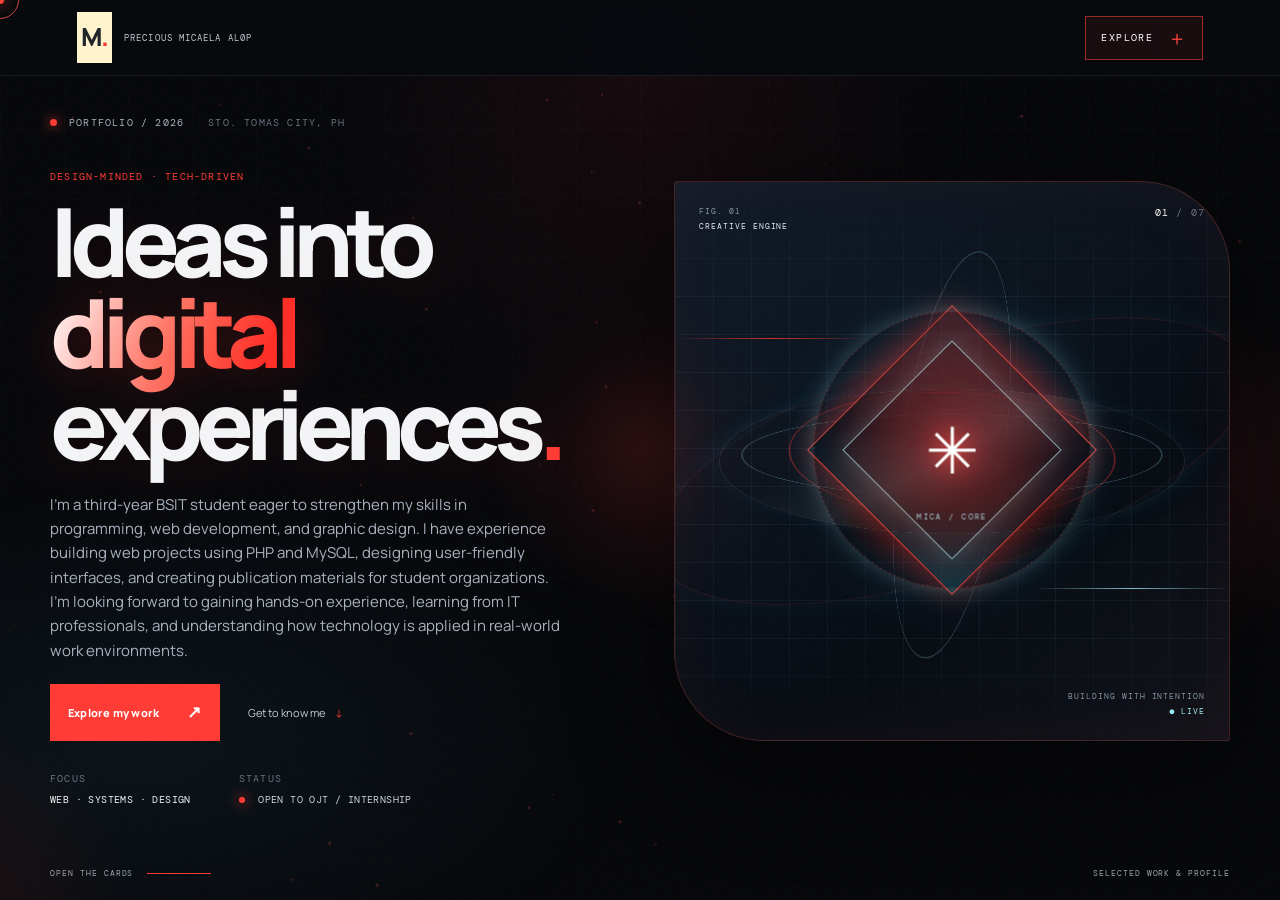
==== commit 67e7a765: "Update index.html for title and Bootstrap integration Updated the title and viewport meta tag for im" ====
--- a/index.html
+++ b/index.html
@@ -1,12 +1,12 @@
 <!doctype html>
 <html lang="en">
 <head>
-<meta charset="utf-8"><meta name="viewport" content="width=device-width,initial-scale=1">
+<meta charset="utf-8"><meta name="viewport" content="width=device-width,initial-scale=1,viewport-fit=cover">
 <meta name="theme-color" content="#080a0e"><meta name="description" content="Precious Micaela A. Alop — Information Technology student, web developer and designer.">
-<title>Precious Micaela Alop — Digital Portfolio</title>
+<title>Micaela Alop — Digital Portfolio</title>
 <link rel="preconnect" href="https://fonts.googleapis.com"><link rel="preconnect" href="https://fonts.gstatic.com" crossorigin>
 <link href="https://fonts.googleapis.com/css2?family=DM+Mono:wght@400;500&family=Manrope:wght@400;500;600;700;800&display=swap" rel="stylesheet">
-<link rel="stylesheet" href="site.css"><link rel="stylesheet" href="nav-deck.css"><link rel="stylesheet" href="engage.css"><script defer src="site.js"></script><script defer src="nav-deck.js"></script><script defer src="engage.js"></script>
+<link rel="stylesheet" href="https://cdn.jsdelivr.net/npm/bootstrap@5.3.3/dist/css/bootstrap.min.css"><link rel="stylesheet" href="site.css"><link rel="stylesheet" href="nav-deck.css"><link rel="stylesheet" href="engage.css"><link rel="stylesheet" href="responsive.css"><script defer src="https://cdn.jsdelivr.net/npm/bootstrap@5.3.3/dist/js/bootstrap.bundle.min.js"></script><script defer src="site.js"></script><script defer src="nav-deck.js"></script><script defer src="engage.js"></script>
 </head>
 <body>
 <canvas class="ambient-canvas" id="ambient-canvas" aria-hidden="true"></canvas>
@@ -30,19 +30,19 @@
 <div class="hero-art" aria-label="Abstract glowing cybernetic core illustration"><div class="art-grid"></div><div class="orbit orbit-one"></div><div class="orbit orbit-two"></div><div class="orbit orbit-three"></div><div class="core-shadow"></div><div class="core"><div class="core-inner"><span class="core-cross">✳</span><span class="core-label">MICA / CORE</span></div></div><div class="art-line line-a"></div><div class="art-line line-b"></div><div class="art-tag tag-top">FIG. 01 <b>CREATIVE ENGINE</b></div><div class="art-tag tag-bottom">BUILDING WITH INTENTION <b>● LIVE</b></div><div class="art-index">01<span> / 07</span></div></div>
 <a class="hero-bottom" href="#cards"><span>OPEN THE CARDS</span><span class="scroll-line"></span><span>SELECTED WORK &amp; PROFILE</span></a></section>
 <section class="intro-strip"><span>CURIOUS BY NATURE</span><p>Building useful things. Making them feel considered.</p><span>ALWAYS LEARNING ↗</span></section>
-<section class="content-section section-wrap" id="about"><div class="section-heading"><div><span class="section-no">01 / PROFILE</span><h2>A little about<br><em>what drives me.</em></h2></div><p class="section-aside">A mix of technical curiosity, creative thinking, and a genuine interest in making technology useful.</p></div><div class="about-grid"><div class="profile-frame"><img src="images/profile.jpg" alt="Portrait of Precious Micaela Alop" onerror="this.style.display='none'"><span class="open-badge"><i></i>OPEN TO OJT</span><span class="profile-caption">PRECIOUS MICAELA A. ALOP <b>IT STUDENT</b></span></div><div class="about-copy"><p class="typer" aria-label="Roles"><span class="typer-label">I&rsquo;M A</span> <span class="typer-text" id="typer-text">web developer in the making</span><i class="caret" aria-hidden="true"></i></p><p class="lead" id="about-lead">Hi, I'm Mica, a third-year Bachelor of Science in Information Technology student at La Consolacion College Tanauan.</p><div id="about-paragraphs"></div><div class="fact-grid" id="facts"></div></div></div></section>
+<section class="content-section section-wrap" id="about"><div class="section-heading"><div><span class="section-no">01 / PROFILE</span><h2>A little about<br><em>what drives me.</em></h2></div><p class="section-aside">A mix of technical curiosity, creative thinking, and a genuine interest in technology.</p></div><div class="about-grid row gx-0 gx-md-4 gx-lg-5 gy-4 align-items-start"><div class="col-12 col-md-5 col-lg-4"><div class="profile-frame"><img src="images/profile.jpg" alt="Portrait of Precious Micaela Alop" onerror="this.style.display='none'"><span class="open-badge"><i></i>OPEN TO OJT</span><span class="profile-caption">PRECIOUS MICAELA A. ALOP <b>IT STUDENT</b></span></div></div><div class="col-12 col-md-7 col-lg-8"><div class="about-copy"><p class="typer" aria-label="Roles"><span class="typer-label">I&rsquo;M A</span> <span class="typer-text" id="typer-text">web developer in the making</span><i class="caret" aria-hidden="true"></i></p><p class="lead" id="about-lead">Hi, I'm Mica, a third-year Bachelor of Science in Information Technology student at La Consolacion College Tanauan.</p><div id="about-paragraphs"></div><div class="fact-grid" id="facts"></div></div></div></div></section>
 <section class="content-section section-wrap" id="journey"><div class="section-heading"><div><span class="section-no">02 / THE PATH</span><h2>Learning by<br><em>doing.</em></h2></div><p class="section-aside">The experiences, roles, and learning milestones that continue to shape how I work.</p></div><div class="j-stats" id="j-stats" aria-label="At a glance"></div><div class="journey" id="timeline"></div></section>
-<section class="content-section section-wrap" id="skills"><div class="section-heading"><div><span class="section-no">03 / TOOLKIT</span><h2>Things I can<br><em>work with.</em></h2></div><p class="section-aside">A growing toolkit across web development, IT fundamentals, visual design, and collaboration.</p></div><div class="skill-filter" id="skill-filter" role="toolbar" aria-label="Highlight a skill group"></div><div class="skill-grid" id="skills-grid"></div><div class="tool-belt" id="tool-belt" aria-label="Tools I use"></div></section>
+<section class="content-section section-wrap" id="skills"><div class="section-heading"><div><span class="section-no">03 / TOOLKIT</span><h2>Things I can<br><em>work with.</em></h2></div><p class="section-aside">A growing toolkit across web development, IT fundamentals, visual design, and collaboration.</p></div><div class="skill-filter" id="skill-filter" role="toolbar" aria-label="Highlight a skill group"></div><div class="skill-grid row row-cols-1 row-cols-sm-2 row-cols-xl-4 gx-0 gx-sm-3 gy-3" id="skills-grid"></div><div class="tool-belt" id="tool-belt" aria-label="Tools I use"></div></section>
 <section class="content-section section-wrap" id="projects"><div class="section-heading"><div><span class="section-no">04 / SELECTED WORK</span><h2>Made with<br><em>purpose.</em></h2></div><p class="section-aside">A selection of academic and personal projects. Each one is a chance to solve a problem and learn something new.</p></div><div class="project-showcase" id="project-showcase" aria-roledescription="carousel" aria-label="Project previews">
 <div class="project-stage" id="project-stage" aria-live="polite"></div>
 <div class="project-controls"><div class="project-counter" id="project-counter">01 / 08</div><div class="project-dots" id="project-dots" aria-label="Choose project"></div><div class="project-arrows"><button type="button" id="project-prev" aria-label="Previous project">←</button><button type="button" id="project-next" aria-label="Next project">→</button></div></div>
 <div class="project-thumb-rail" id="project-thumb-rail" aria-label="Project preview thumbnails"></div>
-<p class="carousel-hint">AUTOPLAY · PAUSE BY HOVERING OR FOCUSING THE PREVIEW</p>
+<p class="carousel-hint">USE THE ARROWS, DOTS OR SWIPE TO BROWSE</p>
 </div></section>
-<section class="content-section section-wrap" id="certificates"><div class="section-heading"><div><span class="section-no">05 / MILESTONES</span><h2>Proof of<br><em>progress.</em></h2></div><p class="section-aside">Courses and certifications that have helped build my foundation in web and networking technologies.</p></div><div class="cert-path" id="cert-path" aria-label="Learning path"></div><div class="certificate-grid" id="certificate-grid"></div></section>
+<section class="content-section section-wrap" id="certificates"><div class="section-heading"><div><span class="section-no">05 / MILESTONES</span><h2>Proof of<br><em>progress.</em></h2></div><p class="section-aside">Courses and certifications that have helped build my foundation in web and networking technologies.</p></div><div class="cert-path" id="cert-path" aria-label="Learning path"></div><div class="certificate-grid row row-cols-1 row-cols-sm-2 row-cols-lg-3 gx-0 gx-sm-3 gy-3" id="certificate-grid"></div></section>
 <section class="resume-band section-wrap" id="resume"><div class="resume-copy"><span class="section-no">06 / THE SHORT VERSION</span><h2>Want the <em>details?</em></h2><p class="resume-lead">Everything on one page: education, skills, projects and certifications. Take a look here, or keep a copy.</p><dl class="resume-glance" id="resume-glance"></dl><div class="resume-actions"><a class="button button-primary" href="resume.pdf" download="Precious-Micaela-Alop-Resume.pdf">Download PDF <b>↓</b></a><button class="button button-ghost" type="button" id="resume-zoom">Zoom preview <b>⤢</b></button><a class="text-link" href="resume.pdf" target="_blank" rel="noopener">Open in new tab <span>↗</span></a></div><p class="resume-meta">PDF · A4 · 1 PAGE</p></div><div class="resume-preview"><div class="paper-stack"><i class="sheet sheet-b" aria-hidden="true"></i><i class="sheet sheet-a" aria-hidden="true"></i><button class="paper" type="button" id="resume-paper" aria-label="Zoom in on my resume"><img src="assets/resume-preview.jpg" width="1241" height="1755" alt="Preview of Precious Micaela Alop's one-page resume: about me, education, projects, skills, certifications and reference."><span class="scan" aria-hidden="true"></span><span class="paper-tag"><b>PAGE 1 / 1</b> CLICK TO ZOOM ⤢</span></button></div></div></section>
-<section class="contact-section section-wrap" id="contact"><div class="contact-top"><span class="section-no">07 / GET IN TOUCH</span><span class="contact-orbit">✳</span></div><div class="contact-layout"><div><h2>Let's make<br><em>something matter.</em></h2><p class="contact-lead">I'm open to OJT, internship opportunities, collaborations, and conversations about technology and design.</p><div class="email-row"><a class="email-link" id="email-link" href="mailto:mypreciousme09@gmail.com">mypreciousme09@gmail.com <span>↗</span></a><button class="copy-btn" type="button" id="copy-email" aria-label="Copy email address">COPY</button></div><div class="faq" id="faq" aria-label="Quick answers"></div></div><div class="contact-details"><div class="contact-detail"><small>EMAIL</small><a id="contact-email" href="mailto:mypreciousme09@gmail.com">mypreciousme09@gmail.com</a></div><div class="contact-detail"><small>PHONE</small><span id="contact-phone">0948 013 1192</span></div><div class="contact-detail"><small>LOCATION</small><span id="contact-location">Sto. Tomas City, Batangas, Philippines</span></div><div class="social-links"><a id="linkedin-link" href="https://www.linkedin.com/in/precious-micaela-alop-bb461444a" target="_blank" rel="noopener">LinkedIn <span>↗</span></a><a id="github-link" href="https://github.com/LCCT-24-12803" target="_blank" rel="noopener">GitHub <span>↗</span></a></div>
+<section class="contact-section section-wrap" id="contact"><div class="contact-top"><span class="section-no">07 / GET IN TOUCH</span><span class="contact-orbit">✳</span></div><div class="contact-layout row gx-0 gx-lg-5 gy-5 align-items-start"><div class="col-12 col-lg-7"><h2>Let's make<br><em>something matter.</em></h2><p class="contact-lead">I'm open to OJT, internship opportunities, collaborations, and conversations about technology and design.</p><div class="email-row"><a class="email-link" id="email-link" href="mailto:mypreciousme09@gmail.com">mypreciousme09@gmail.com <span>↗</span></a><button class="copy-btn" type="button" id="copy-email" aria-label="Copy email address">COPY</button></div><div class="faq" id="faq" aria-label="Quick answers"></div></div><div class="col-12 col-lg-5"><div class="contact-details"><div class="contact-detail"><small>EMAIL</small><a id="contact-email" href="mailto:mypreciousme09@gmail.com">mypreciousme09@gmail.com</a></div><div class="contact-detail"><small>PHONE</small><span id="contact-phone">0948 013 1192</span></div><div class="contact-detail"><small>LOCATION</small><span id="contact-location">Sto. Tomas City, Batangas, Philippines</span></div><div class="social-links"><a id="linkedin-link" href="https://www.linkedin.com/in/precious-micaela-alop-bb461444a" target="_blank" rel="noopener">LinkedIn <span>↗</span></a><a id="github-link" href="https://github.com/LCCT-24-12803" target="_blank" rel="noopener">GitHub <span>↗</span></a></div>
 <form class="email-form" id="email-form" novalidate><div class="form-heading"><span class="section-no">QUICK MESSAGE</span><span>SENDS DIRECTLY · NO EMAIL APP</span></div><div class="topic-chips" role="group" aria-label="Start with a topic"><button type="button" data-topic="I'm reaching out about an OJT / internship opportunity at my company. ">OJT / Internship</button><button type="button" data-topic="I'd love to collaborate on a project. Here's what I have in mind: ">Collaboration</button><button type="button" data-topic="Hi Mica! I saw your portfolio and wanted to say hello. ">Just saying hi</button></div><label>Your name<input name="name" autocomplete="name" required maxlength="80" placeholder="Your name"></label><label>Your email<input name="reply" type="email" autocomplete="email" required maxlength="120" placeholder="you@example.com"></label><label>Message<textarea name="message" rows="4" required maxlength="3000" placeholder="Tell me what you have in mind..."></textarea><span class="char-count" id="char-count" aria-hidden="true">0 / 3000</span></label><input class="hp" type="text" name="_honey" tabindex="-1" autocomplete="off" aria-hidden="true"><button class="button button-primary" type="submit"><span class="btn-label">Send message</span> <b>↗</b></button><p class="form-note" id="email-form-note" role="status" aria-live="polite">Your message is sent securely through the portfolio contact service. You will see a confirmation here.</p><div class="form-fallback" id="form-fallback" hidden><a class="button button-light" id="fallback-mailto" href="#">Open in my email app <b>↗</b></a></div><div class="form-sent" id="form-sent" hidden><svg viewBox="0 0 52 52" aria-hidden="true"><circle cx="26" cy="26" r="24"/><path d="M15 27l8 8 14-17"/></svg><strong>Message sent</strong><span>Thank you for reaching out. I&rsquo;ll reply to the email you gave.</span><button type="button" class="button button-ghost" id="send-another">Send another</button></div></form>
-<a class="back-profile" href="#about">← Back to my profile</a></div></div><footer><a class="wordmark" href="#home"><span class="mark">M<span>.</span></span><span class="wordmark-name">PRECIOUS MICAELA AL0P</span></a><span>DESIGNED WITH CURIOSITY · © <span id="year">2026</span></span><a href="#home">BACK TO TOP ↑</a></footer></section>
+<a class="back-profile" href="#about">← Back to my profile</a></div></div></div><footer><a class="wordmark" href="#home"><span class="mark">M<span>.</span></span><span class="wordmark-name">PRECIOUS MICAELA AL0P</span></a><span>DESIGNED WITH CURIOSITY · © <span id="year">2026</span></span><a href="#home">BACK TO TOP ↑</a></footer></section>
 </main><div class="toast" role="status" aria-live="polite"></div>
-</body></html>+</body></html>
--- a/nav-deck.css
+++ b/nav-deck.css
@@ -227,3 +227,91 @@
 @media(max-width:680px){#home .hero-kicker{margin-top:30px}#home .hero-meta{margin-top:30px}}
 .ambient-orb{position:fixed!important;pointer-events:none}
 main>section.panel-open:before,main>section.panel-open:after{display:none!important}
+
+/* ── Touch + mobile fixes ───────────────────────────────── */
+body .main-nav>a.deck-card{-webkit-user-drag:none;user-select:none;-webkit-user-select:none;-webkit-touch-callout:none;-webkit-tap-highlight-color:transparent}
+.deck-hint{display:none;font:inherit;letter-spacing:.14em;color:#8e97a4}
+@media(hover:none),(max-width:680px){.nav-panel-footer .deck-keys{display:none}.deck-hint{display:inline}}
+/* The opening screen must be ONE column on phones: site.css kept a two-column grid, which squeezed the artwork into a sliver */
+@media(max-width:760px){
+  #home.hero{display:flex;flex-direction:column;align-items:stretch;justify-content:flex-start;gap:28px;padding-top:20px;padding-bottom:84px;min-height:100%}
+  #home .hero-copy{order:1;min-width:0}
+  #home .hero-art{order:2;width:100%;height:auto;aspect-ratio:1/1;max-height:min(420px,52vh);min-height:260px;border-radius:3px 48px 3px 48px}
+  #home .hero-bottom{display:none}
+  #home h1{font-size:clamp(44px,14vw,72px)}
+}
+
+
+/* ═══ Smoothness pass ═══════════════════════════════════════════════════════
+   Goal: keep every frame cheap while navigating. Nothing here changes the look
+   except removing effects that were invisible or too costly to animate. */
+
+/* 1. No blur() in entrance animations: animating a filter re-rasterises the element every frame */
+@keyframes rise{from{opacity:0;transform:translateY(22px)}to{opacity:1;transform:none}}
+@keyframes slide-in{from{opacity:0;transform:translateX(24px) scale(.985)}to{opacity:1;transform:none}}
+@keyframes projectEnter{from{opacity:0;transform:translateY(24px) scale(.985)}to{opacity:1;transform:none}}
+@keyframes heroRise{from{opacity:0;transform:translateY(28px)}to{opacity:1;transform:none}}
+@keyframes headingSnap{from{opacity:0;transform:translateY(38px) skewY(3deg)}to{opacity:1;transform:none}}
+.reveal:not(.visible){filter:none}
+
+/* 2. Quicker, lighter panel entrance */
+main>section.panel-open{animation-duration:.45s}
+.panel-open>*{animation-duration:.55s;animation-delay:calc(.04s + var(--k,0)*.05s)}
+.panel-open :is(.timeline-item,.skill-card,.cert-card,.fact,.profile-frame,.about-copy,.contact-detail,.email-form,.project-showcase,.social-links){animation-duration:.5s;animation-delay:calc(.14s + var(--n,0)*.04s)}
+.panel-open .section-heading h2{animation-duration:.6s;animation-delay:.06s}
+.panel-open .skill-card li{animation-delay:calc(.3s + var(--k,0)*.03s)}
+
+/* 3. Section -> section: the new panel is opaque from its first frame (same background as the old one), so there is no flash of the
+      page behind and no ghosting; only its content animates in, sliding from the direction you are moving */
+main>section.panel-open:is([data-enter=next],[data-enter=prev]){animation:none}
+@keyframes rise-x{from{opacity:0;transform:translateX(var(--from,0))}to{opacity:1;transform:none}}
+main>section.panel-open:is([data-enter=next],[data-enter=prev])>*{animation-name:rise-x}
+
+/* 4. Deck: drop effects that cost a lot and cannot be seen */
+body .main-nav{backdrop-filter:none;-webkit-backdrop-filter:none}              /* a full-screen blur behind a 97%-opaque background */
+.topbar{backdrop-filter:none;-webkit-backdrop-filter:none;background:rgba(8,10,14,.93);transform:translateZ(0)}  /* transform keeps it the containing block for the fixed deck, as before */
+body .main-nav.open>a.deck-card{filter:none}                                  /* distance already dims cards through opacity */
+body .main-nav>a.deck-card{will-change:auto}
+body .main-nav.open>a.deck-card,body .main-nav.flying>a.deck-card{will-change:transform,opacity}
+body .main-nav.flying>a.deck-card.is-selected{transition:transform .55s cubic-bezier(.65,0,.25,1),border-radius .45s ease,border-color .3s!important;box-shadow:none}
+body .main-nav.flying>a.deck-card.is-selected:before{transition:opacity .35s ease .05s}
+body .main-nav.flying>a.deck-card:not(.is-selected){transition-duration:.4s!important}
+
+/* 5. Don't paint or animate what is covered */
+body[data-view=cards] #home,body[data-view=section] #home{visibility:hidden;transition:visibility 0s linear .6s}
+body:not([data-view=home]) :is(#home *,.ambient-orb){animation-play-state:paused!important}
+.ambient-orb{filter:none;background:radial-gradient(circle,rgba(255,49,40,.95),rgba(255,49,40,0) 68%)}   /* same glow without a 100px blur */
+
+/* 6. Custom cursor: no blend mode (forces the page behind it to be re-composited on every move) */
+.motion-cursor,.cursor-aura{mix-blend-mode:normal}
+.motion-cursor{will-change:transform}
+@media(hover:none),(pointer:coarse){.noise{display:none}.ambient-orb{display:none}}
+
+/* 7. Phones: shorter stagger, fewer things animating at once */
+@media(max-width:760px),(hover:none){
+  .panel-open>*{animation-delay:calc(.02s + var(--k,0)*.035s)}
+  .panel-open :is(.timeline-item,.skill-card,.cert-card,.fact,.profile-frame,.about-copy,.contact-detail,.email-form,.project-showcase,.social-links){animation-delay:calc(.08s + min(var(--n,0),3)*.03s);animation-duration:.4s}
+  .panel-open .skill-card li{animation:none}
+}
+
+/* 8. Hero art: no animated filters. A filter on an element that contains other animations is recomputed every frame.
+      The glow is now a static box-shadow; the whole-art drop-shadow was black on near-black, so it is dropped. */
+.hero-art{filter:none}
+.hero-art .core{filter:none;box-shadow:0 0 34px rgba(255,59,53,.42)}
+@keyframes float{50%{translate:0 -12px}}
+@keyframes core-pulse{}
+@keyframes corePulse{}
+
+/* 9. Hero grid drift on the GPU: slide an oversized layer by exactly two 38px tiles (seamless) instead of animating background-position (repaints every frame) */
+.art-grid{background:none!important;overflow:hidden;animation:none!important}
+.art-grid::before{content:"";position:absolute;inset:-76px;background-image:linear-gradient(rgba(128,180,210,.07) 1px,transparent 1px),linear-gradient(90deg,rgba(128,180,210,.07) 1px,transparent 1px);background-size:38px 38px;animation:gridSlide 21s linear infinite;will-change:transform}
+@keyframes gridSlide{to{transform:translate3d(76px,76px,0)}}
+@media(prefers-reduced-motion:reduce){.art-grid::before{animation:none}}
+
+/* 10. Deck browsing: never transition box-shadow (big blurred shadows repaint every frame). Shadows are static and ride along in the card's GPU layer. */
+body .main-nav>a.deck-card{transition:transform .55s var(--deck-ease),opacity .3s,border-color .3s}
+body .main-nav.open>a.deck-card{box-shadow:0 24px 50px rgba(0,0,0,.45)}
+body .main-nav.open>a.deck-card.is-focus{box-shadow:0 40px 80px rgba(0,0,0,.5),0 0 60px rgba(255,67,59,.11)}
+
+/* 11. Giant outlined deck title gets its own layer so its swap animation never repaints the text */
+.deck-title{will-change:transform,opacity}
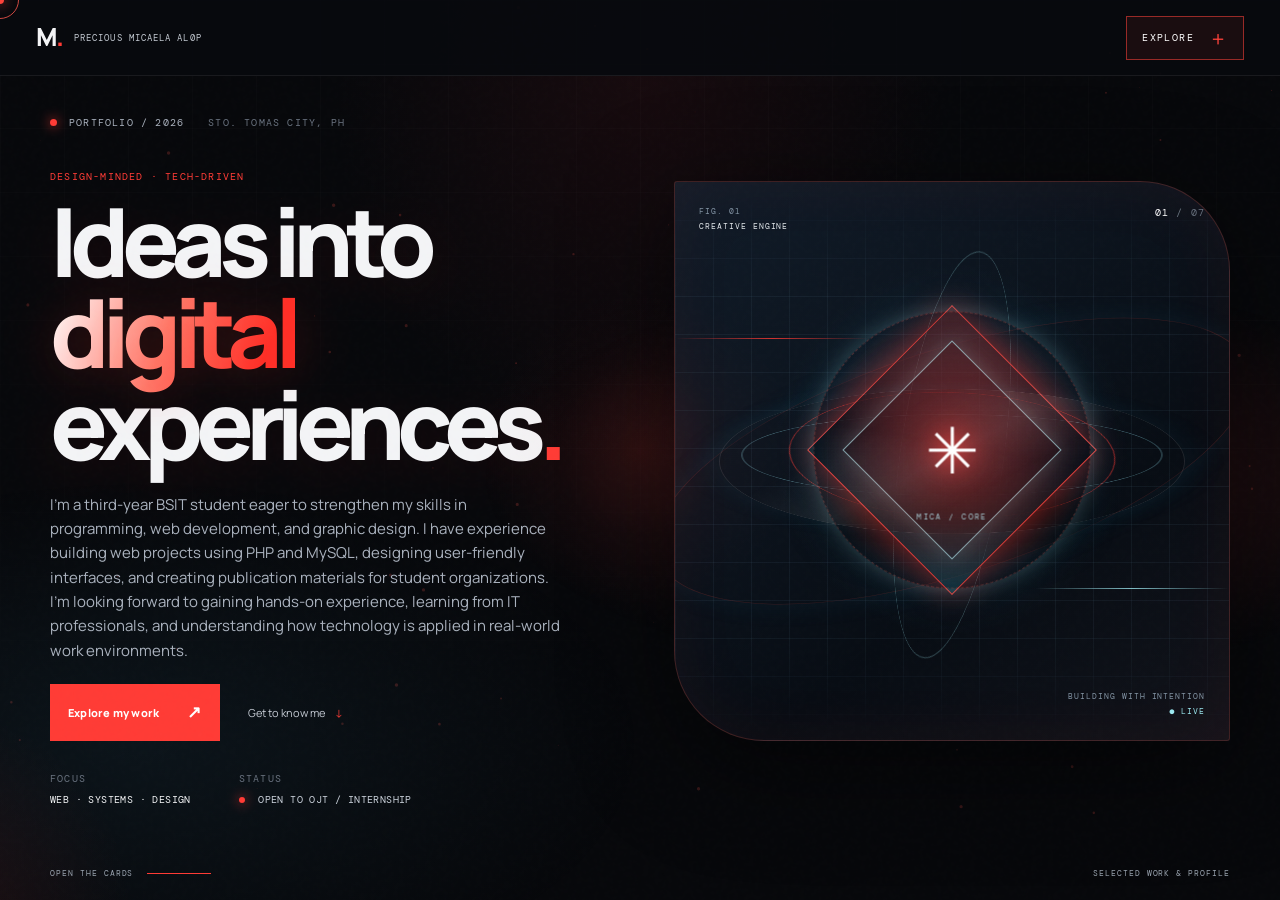
==== commit 97bb75d3: "Update responsive.css link with versioning Updated responsive.css link to include version query." ====
--- a/index.html
+++ b/index.html
@@ -6,7 +6,7 @@
 <title>Micaela Alop — Digital Portfolio</title>
 <link rel="preconnect" href="https://fonts.googleapis.com"><link rel="preconnect" href="https://fonts.gstatic.com" crossorigin>
 <link href="https://fonts.googleapis.com/css2?family=DM+Mono:wght@400;500&family=Manrope:wght@400;500;600;700;800&display=swap" rel="stylesheet">
-<link rel="stylesheet" href="https://cdn.jsdelivr.net/npm/bootstrap@5.3.3/dist/css/bootstrap.min.css"><link rel="stylesheet" href="site.css"><link rel="stylesheet" href="nav-deck.css"><link rel="stylesheet" href="engage.css"><link rel="stylesheet" href="responsive.css"><script defer src="https://cdn.jsdelivr.net/npm/bootstrap@5.3.3/dist/js/bootstrap.bundle.min.js"></script><script defer src="site.js"></script><script defer src="nav-deck.js"></script><script defer src="engage.js"></script>
+<link rel="stylesheet" href="https://cdn.jsdelivr.net/npm/bootstrap@5.3.3/dist/css/bootstrap.min.css"><link rel="stylesheet" href="site.css"><link rel="stylesheet" href="nav-deck.css"><link rel="stylesheet" href="engage.css"><link rel="stylesheet" href="responsive.css?v=2"><script defer src="https://cdn.jsdelivr.net/npm/bootstrap@5.3.3/dist/js/bootstrap.bundle.min.js"></script><script defer src="site.js"></script><script defer src="nav-deck.js"></script><script defer src="engage.js"></script>
 </head>
 <body>
 <canvas class="ambient-canvas" id="ambient-canvas" aria-hidden="true"></canvas>
--- a/responsive.css
+++ b/responsive.css
@@ -0,0 +1,126 @@
+/* ═══════════════════════════════════════════════════════════════════════
+   responsive.css — loaded LAST, after Bootstrap 5.3 + the site styles.
+   Goal: the same layout feels right on a phone, tablet, laptop or big
+   monitor — never cramped, never stretched.
+
+   Bootstrap breakpoints used throughout:
+     sm 576 · md 768 · lg 992 · xl 1200 · xxl 1400
+   ═══════════════════════════════════════════════════════════════════════ */
+
+/* ── 0. Fluid sizing tokens ─────────────────────────────────────────── */
+:root{
+  --gut:16px;            /* side gutter of every panel */
+  --maxw:1180px;         /* widest the content is allowed to get */
+  --bs-body-font-family:var(--sans);
+  --bs-body-color:var(--ink);
+  --bs-body-bg:var(--bg);
+  --bs-border-color:var(--line);
+}
+@media(min-width:576px){:root{--gut:24px}}
+@media(min-width:992px){:root{--gut:36px}}
+@media(min-width:1400px){:root{--maxw:1200px}}
+@media(min-width:1800px){:root{--maxw:1260px;--gut:48px}}
+@media(min-width:2400px){:root{--maxw:1400px}}
+
+/* Body copy: ~14.5px on small phones, ~17px on big monitors */
+html{-webkit-text-size-adjust:100%;text-size-adjust:100%}
+body{font-size:clamp(14.5px,calc(13.6px + .22vw),17px);overscroll-behavior:none}
+html{overscroll-behavior:none}
+
+/* ── 1. Undo Bootstrap "reboot" where it fights the custom design ───── */
+h1,h2,h3,h4,h5,h6{font-family:inherit;color:inherit;font-weight:700}
+.mark{padding:0;background:none;color:inherit}   /* Bootstrap's .mark is a highlighter; ours is the logo */
+a{color:inherit}a:hover{color:inherit}
+img,svg{vertical-align:middle}
+label{display:block}
+button{border-radius:0}
+/* Bootstrap's <kbd> is a white box; the keyboard hints use outlined keys */ kbd{background:transparent;color:#c4ccd6;font-family:inherit;font-size:inherit;font-weight:inherit;padding:3px 6px;border:1px solid rgba(255,255,255,.22);border-radius:3px}
+
+/* ── 2. Content width = Bootstrap-style container, fluid between steps ─ */
+.section-wrap{width:min(var(--maxw),calc(100% - 2*var(--gut)))}
+main>section.panel-open{
+  padding-left:max(var(--gut),calc((100vw - var(--maxw))/2));
+  padding-right:max(var(--gut),calc((100vw - var(--maxw))/2));
+  padding-bottom:calc(112px + env(safe-area-inset-bottom,0px));
+}
+/* the opening screen keeps the same gutters */
+#home.section-wrap{width:min(var(--maxw),calc(100% - 2*var(--gut)))}
+
+/* the bottom bar and top bar respect phone notches / home indicators */
+.panel-bar{padding-bottom:calc(14px + env(safe-area-inset-bottom,0px));padding-left:max(var(--gut),env(safe-area-inset-left,0px));padding-right:max(var(--gut),env(safe-area-inset-right,0px))}
+.topbar{padding-left:max(var(--gut),env(safe-area-inset-left,0px));padding-right:max(var(--gut),env(safe-area-inset-right,0px))}
+
+/* ── 3. Bootstrap grid replaces the old CSS-grid layouts ─────────────── */
+.about-grid.row,.contact-layout.row,.skill-grid.row,.certificate-grid.row{display:flex;grid-template-columns:none}
+.about-grid.row{gap:0;align-items:flex-start}
+.contact-layout.row{gap:0;padding-top:clamp(28px,5vh,60px);padding-bottom:clamp(40px,8vh,90px)}
+.skill-grid.row,.certificate-grid.row{gap:0}
+.row>*{min-width:0}
+.skill-card,.cert-card{height:100%}
+.about-grid .profile-frame{max-width:420px;margin-inline:auto}
+@media(min-width:768px){.about-grid .profile-frame{margin-inline:0}}
+.contact-details{min-width:0}
+
+/* ── 4. Never let anything push the page sideways ───────────────────── */
+html,body{max-width:100%;overflow-x:hidden}
+main,main>section{min-width:0}
+.panel-open :is(img,video,canvas,svg){max-width:100%}
+.panel-open :is(h1,h2,h3,p,a,dd,li,strong){overflow-wrap:anywhere}
+.email-link{overflow-wrap:anywhere;word-break:break-word}
+.stack-chips{flex-wrap:wrap}
+.project-thumb-rail,.j-rail,.belt-window{-webkit-overflow-scrolling:touch}
+
+/* ── 5. Stop swipes from becoming browser Back / pull-to-refresh ────── */
+.project-showcase,.project-stage,.j-stage,.j-rail,.main-nav,.project-thumb-rail,.belt-window{overscroll-behavior-x:contain}
+.project-stage,.j-stage{touch-action:pan-y}
+main,main>section.panel-open{overscroll-behavior:contain}
+
+/* ── 6. Headings scale smoothly instead of jumping ──────────────────── */
+.section-heading h2,.contact-layout h2,.resume-copy h2{font-size:clamp(42px,calc(28px + 3.6vw),76px);line-height:1.02}
+#journey .section-heading h2{font-size:clamp(34px,calc(20px + 2.8vw),64px)}
+.section-heading{gap:clamp(12px,2.4vw,40px)}
+.section-aside{max-width:46ch}
+
+/* ── 7. Phones (< 576) ──────────────────────────────────────────────── */
+@media(max-width:575.98px){
+  main>section.panel-open{padding-top:22px}
+  .section-heading{display:block}
+  .section-heading .section-aside{margin-top:14px;font-size:14px}
+  .fact-grid{grid-template-columns:1fr 1fr!important}
+  .skill-card ul{gap:6px}
+  .certificate-grid.row{--bs-gutter-x:.7rem;--bs-gutter-y:.7rem}
+  .email-row{gap:10px}
+  .project-actions{flex-direction:column;align-items:stretch;gap:14px}
+  .project-actions .button{justify-content:center;width:100%}
+  .resume-actions .button{flex:1 1 auto;justify-content:center}
+  .contact-layout h2{font-size:clamp(40px,12vw,54px)}
+  .visual-corner{display:none}
+}
+
+/* ── 8. Tablets (576 – 991) ─────────────────────────────────────────── */
+@media(min-width:576px) and (max-width:991.98px){
+  main>section.panel-open{padding-top:clamp(28px,5vh,48px)}
+}
+
+/* ── 9. Laptops and desktops (≥ 992) ────────────────────────────────── */
+@media(min-width:992px){
+  .skill-grid.row{--bs-gutter-x:14px;--bs-gutter-y:14px}
+}
+
+/* ── 10. Big monitors (≥ 1600): let the content breathe a bit more ───── */
+@media(min-width:1600px){
+  .skill-card,.cert-card{padding-block:clamp(22px,1.5vw,30px)}
+}
+
+/* ── 11. Short landscape screens (phones on their side) ─────────────── */
+@media(max-height:520px) and (orientation:landscape){
+  main>section.panel-open{padding-top:16px;padding-bottom:84px}
+  .section-heading h2,.contact-layout h2,.resume-copy h2,#journey .section-heading h2{font-size:clamp(28px,7vh,44px)}
+  .section-aside{display:none}
+  #home .hero-art{min-height:200px;max-height:70vh}
+}
+
+/* ── 12. Touch devices: bigger tap targets ──────────────────────────── */
+@media(hover:none) and (pointer:coarse){
+  button,.button,.copy-btn,.skill-filter button,.topic-chips button{min-height:44px}
+}
